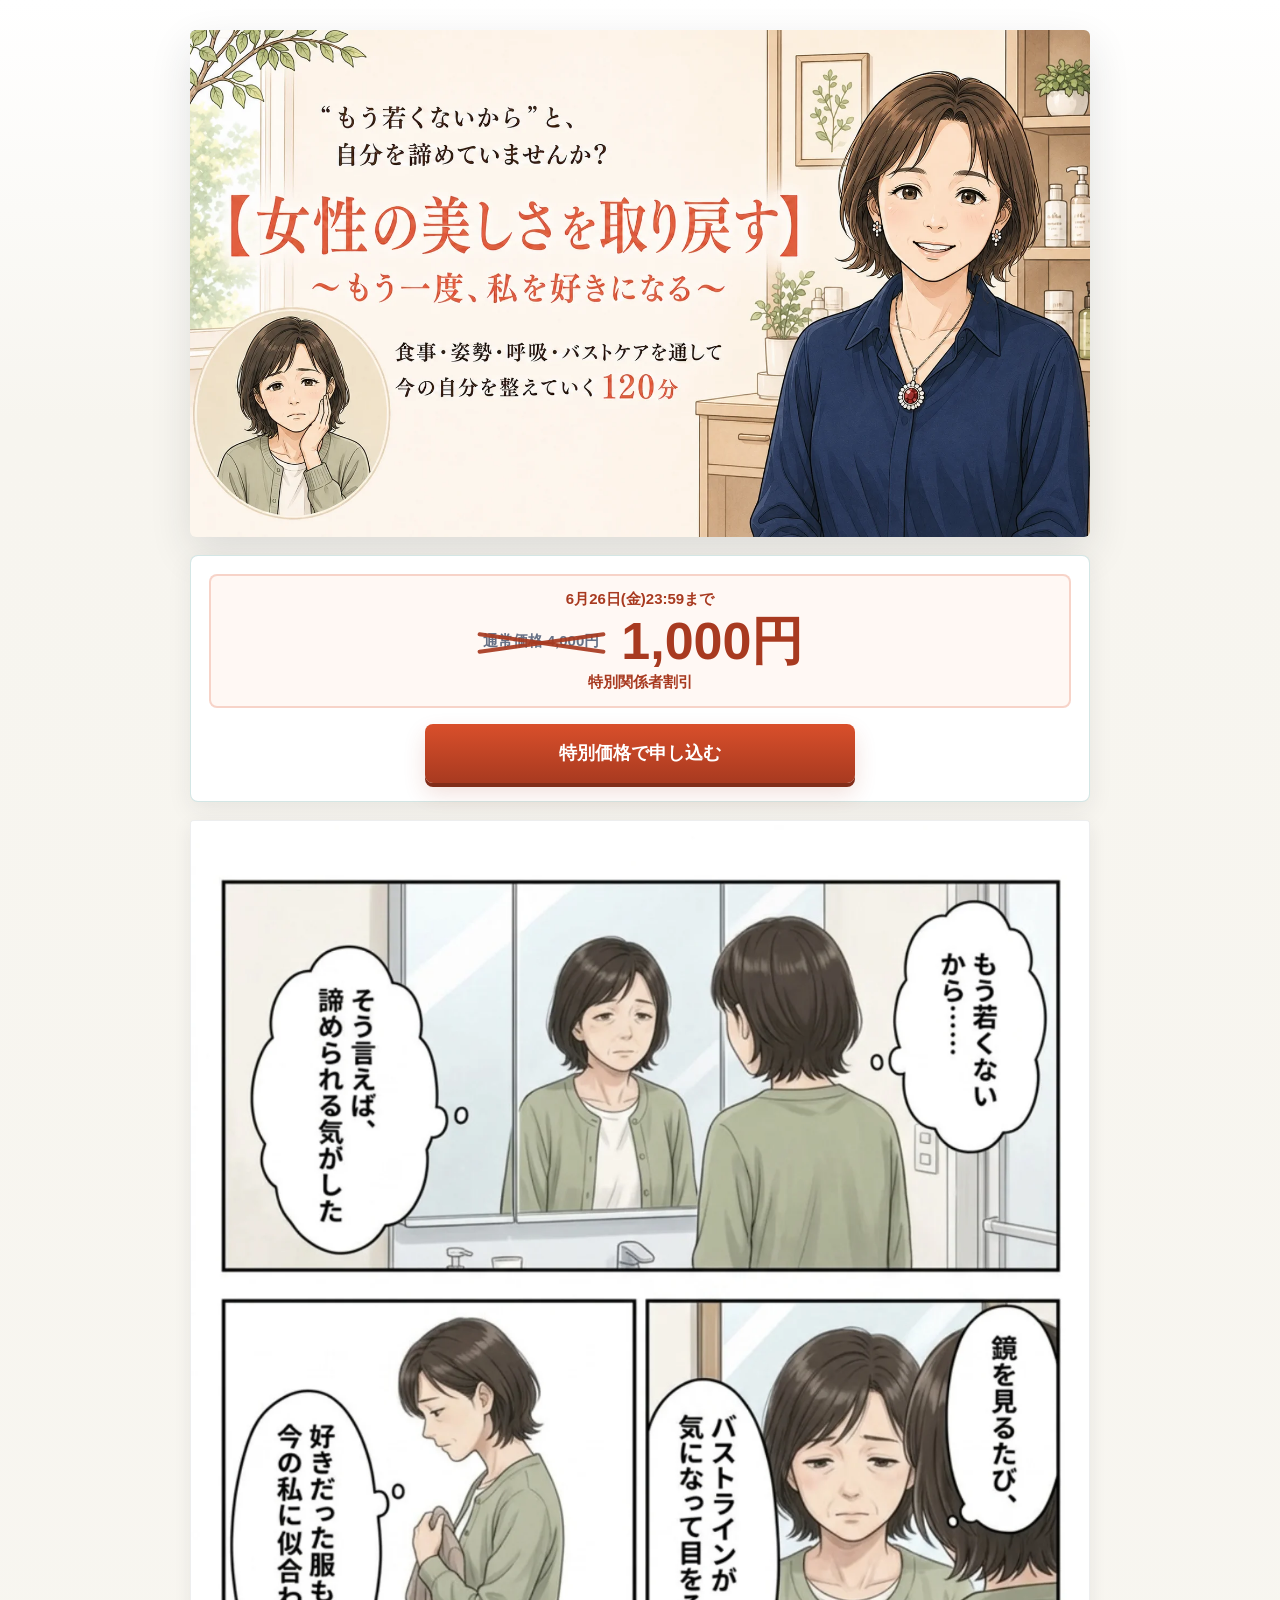
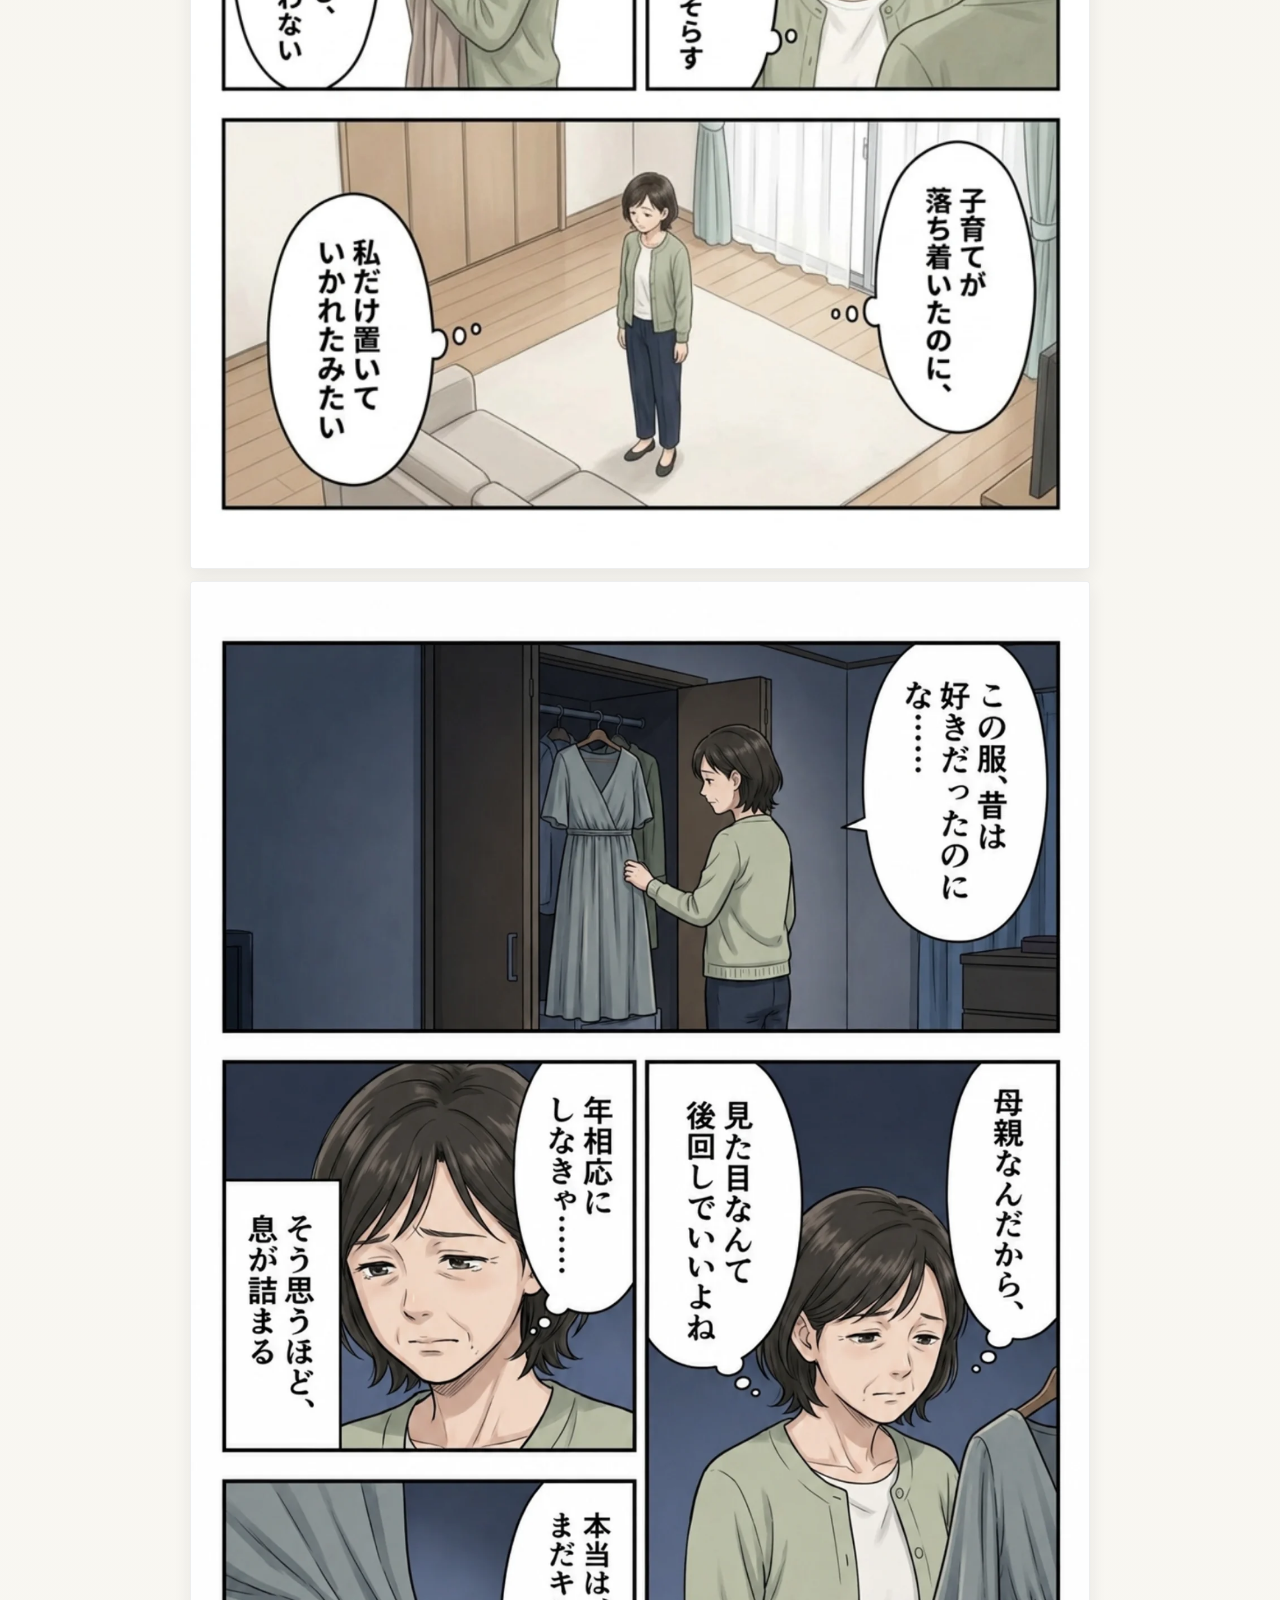
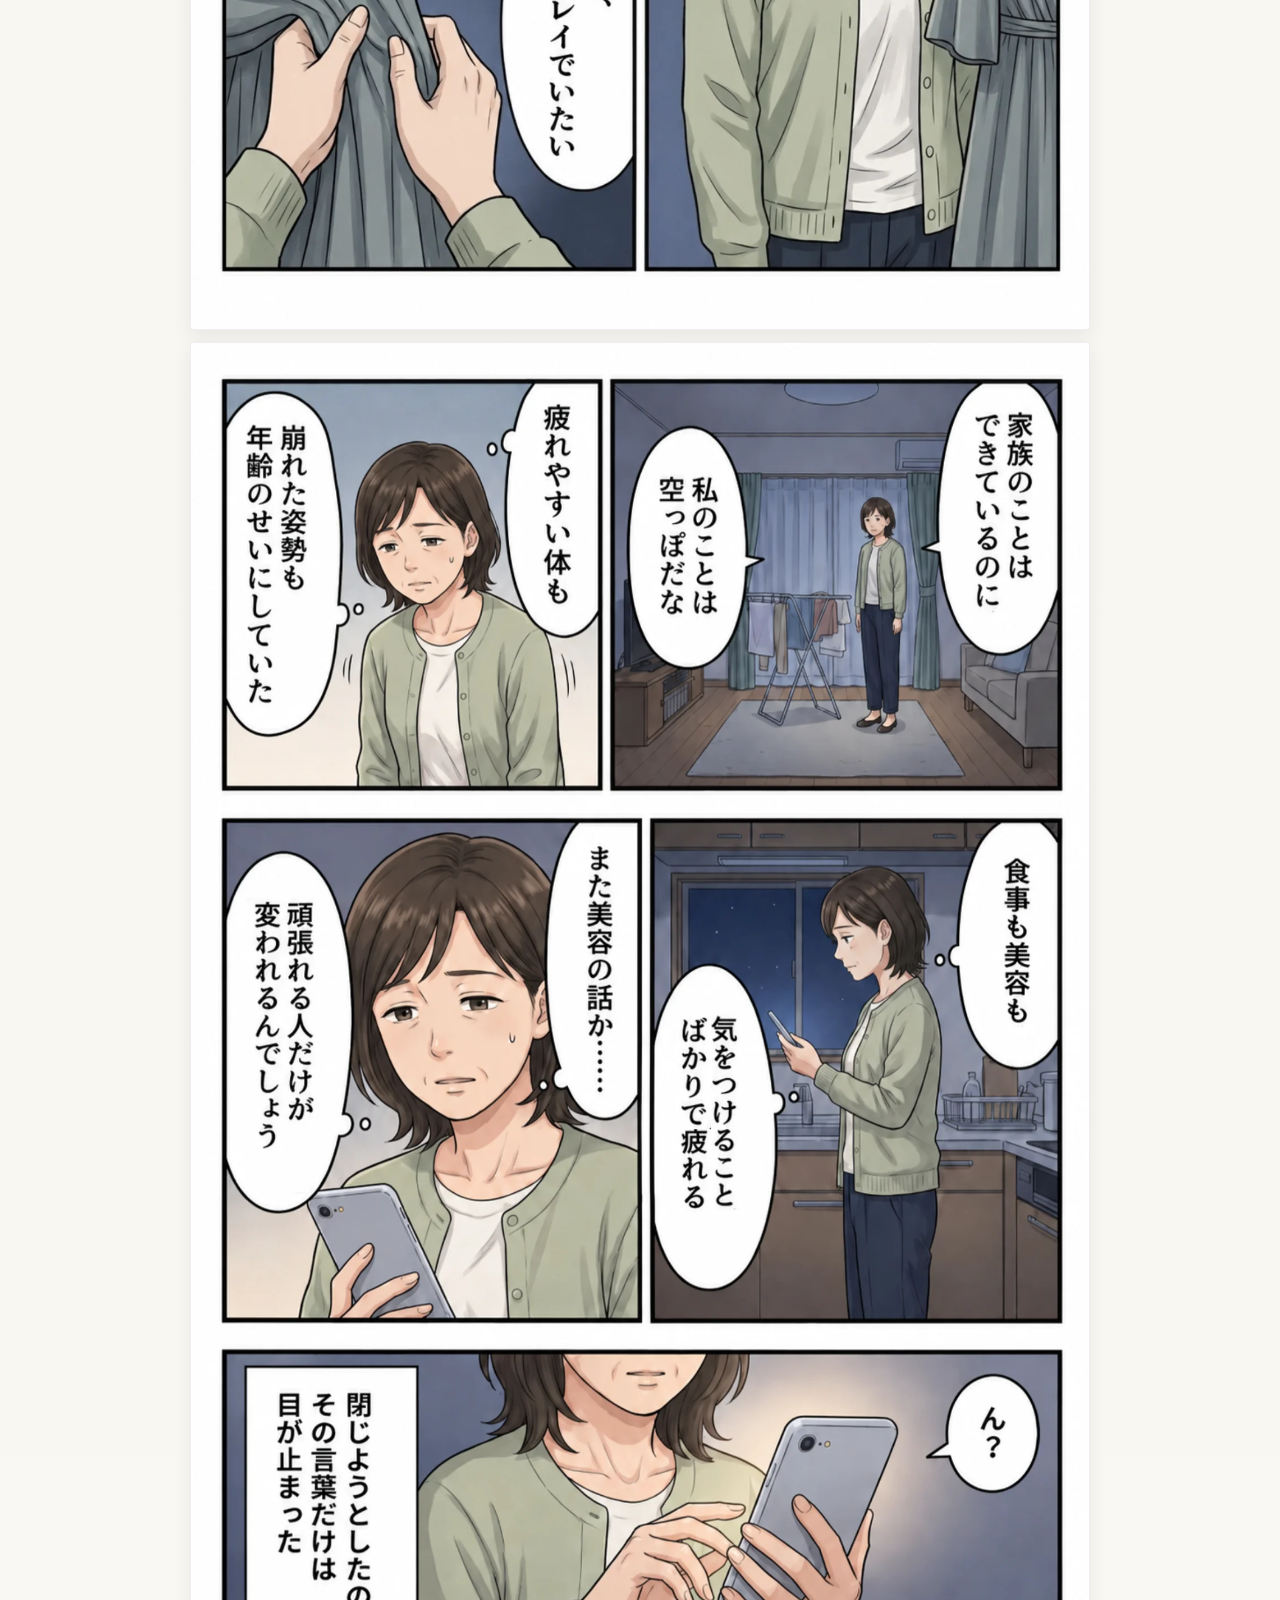
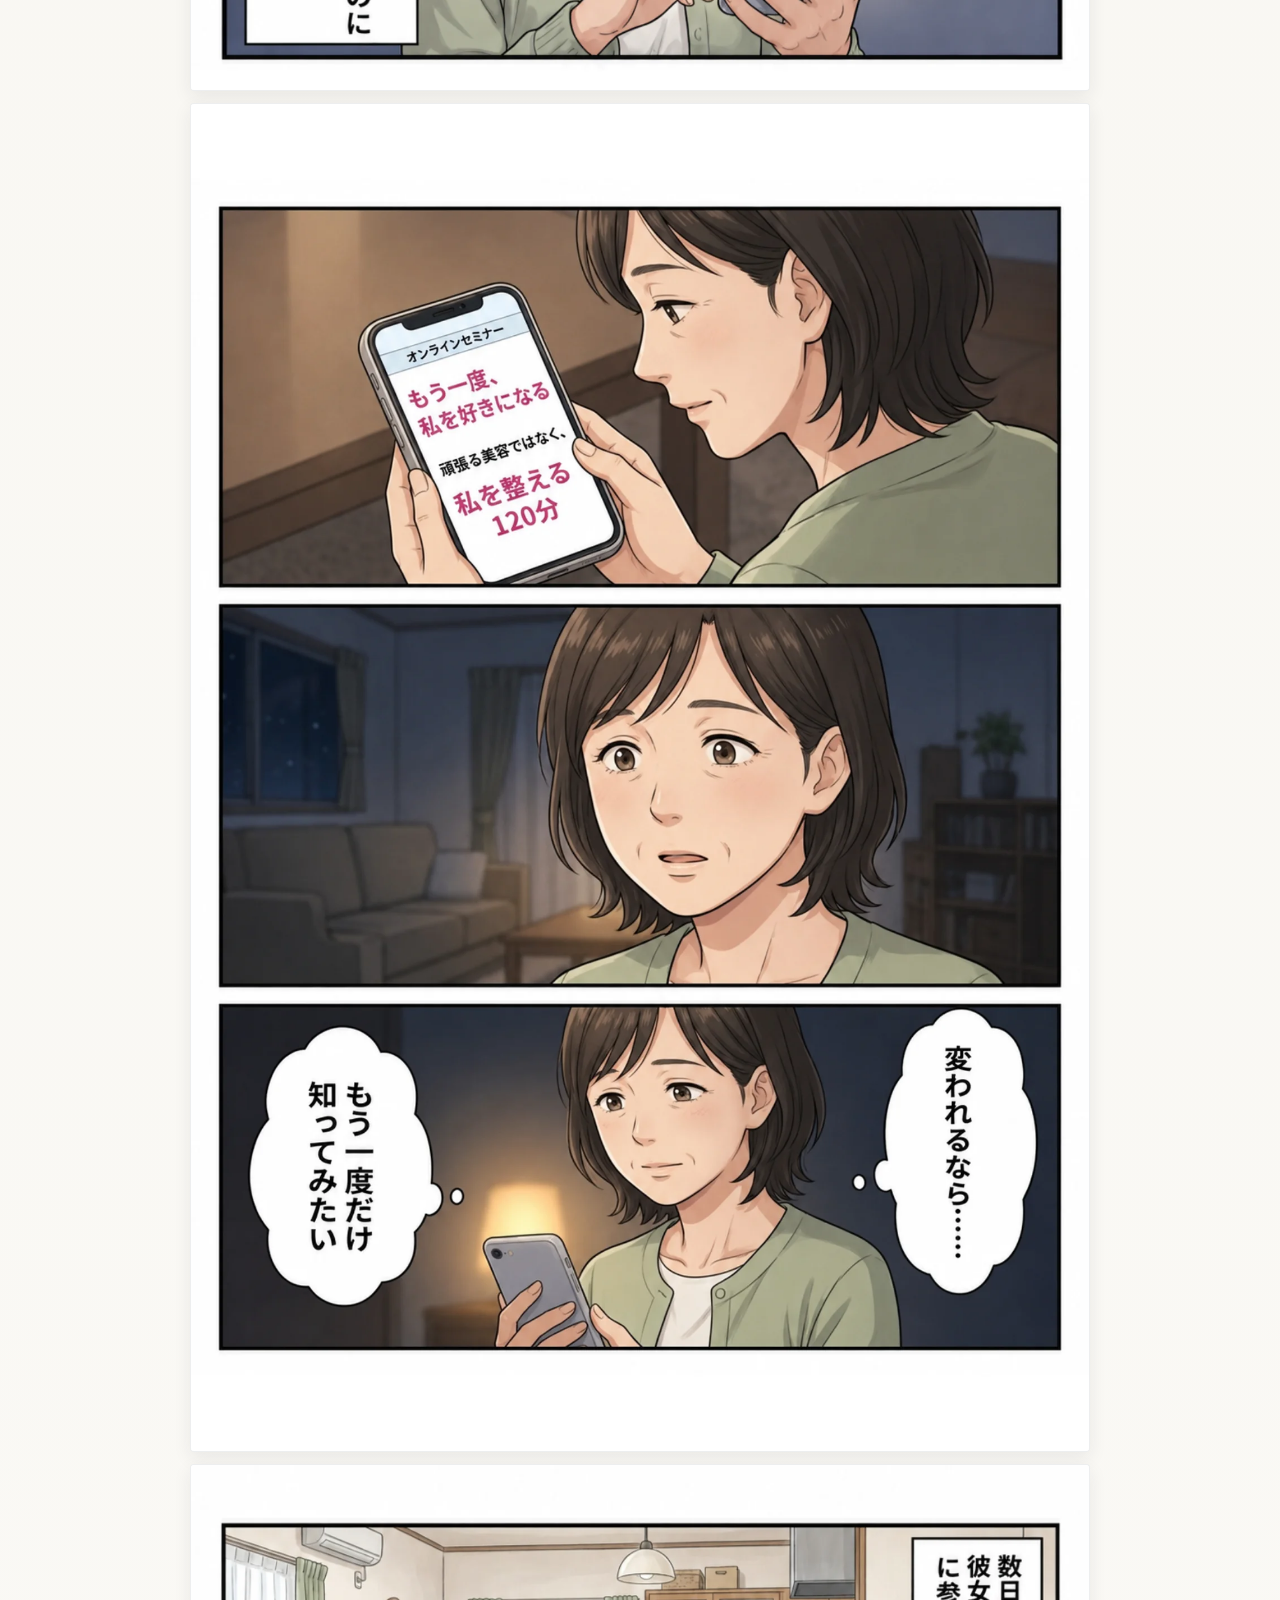
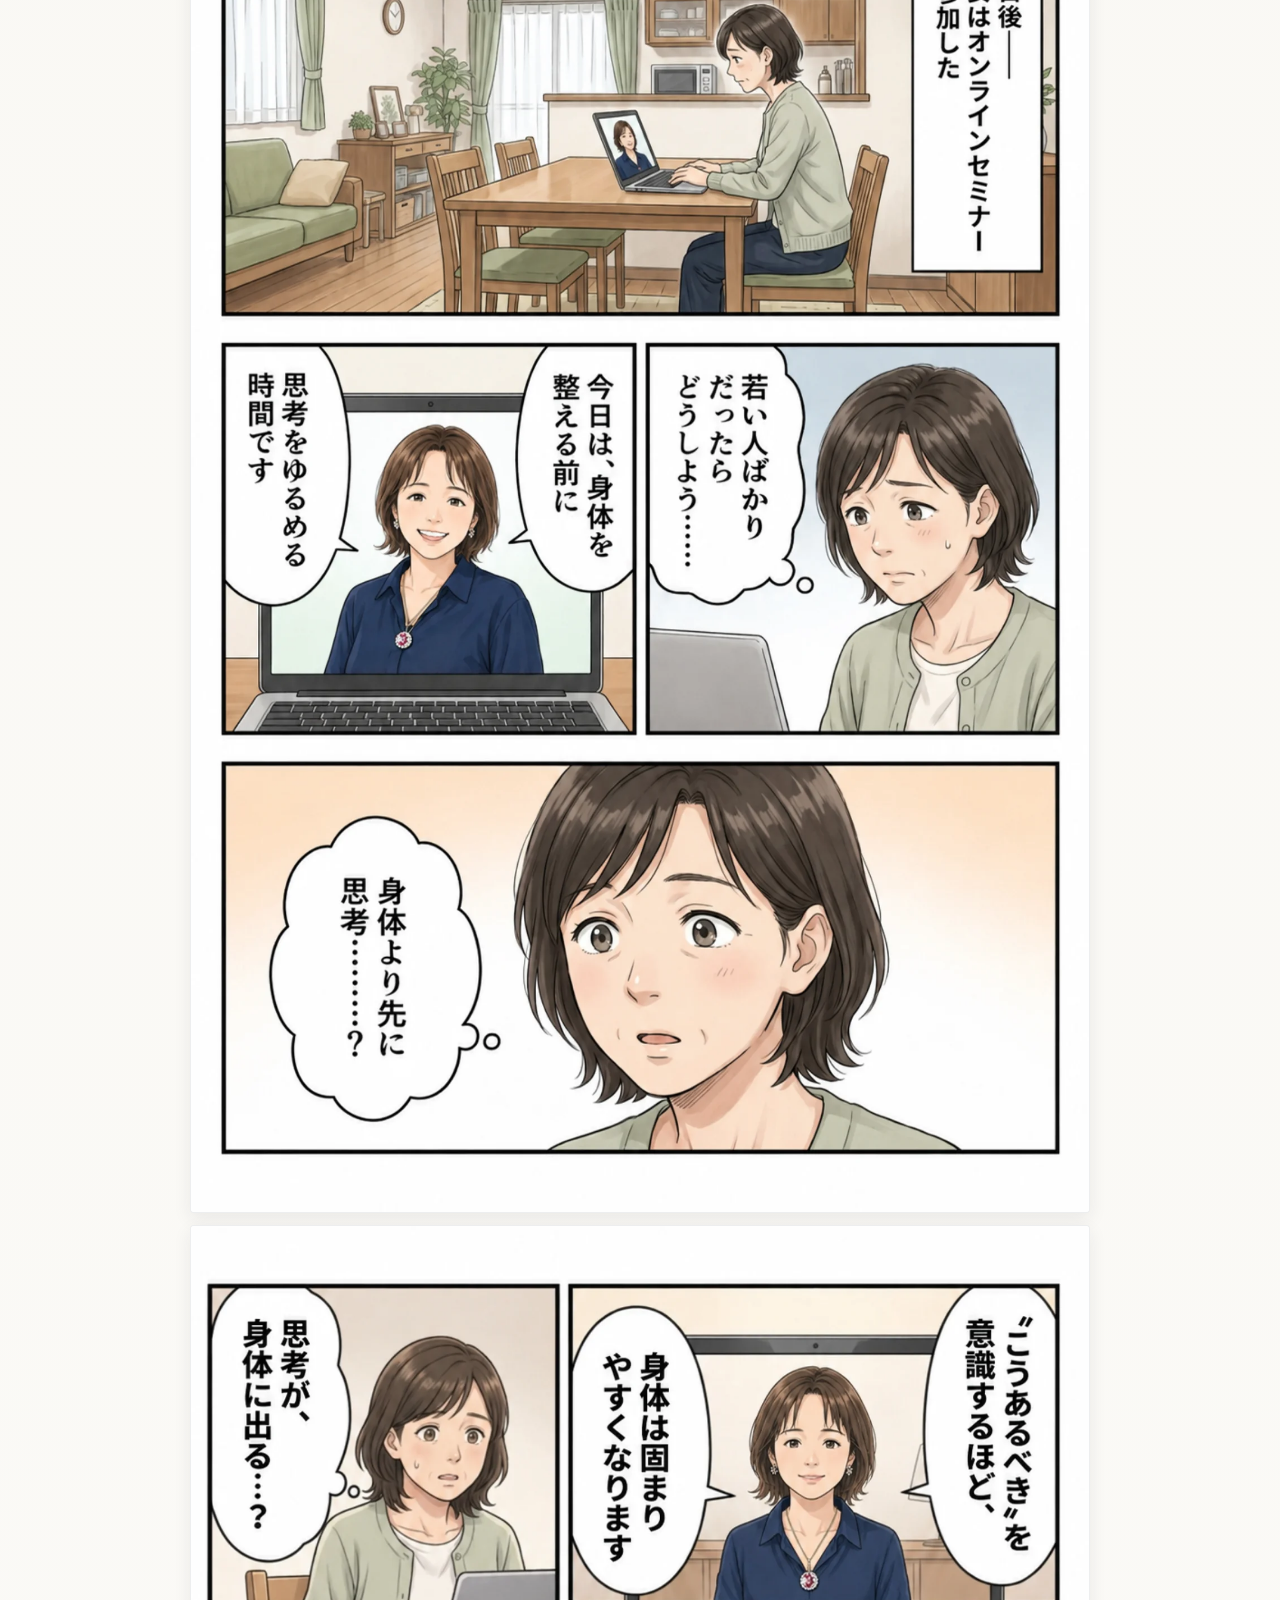
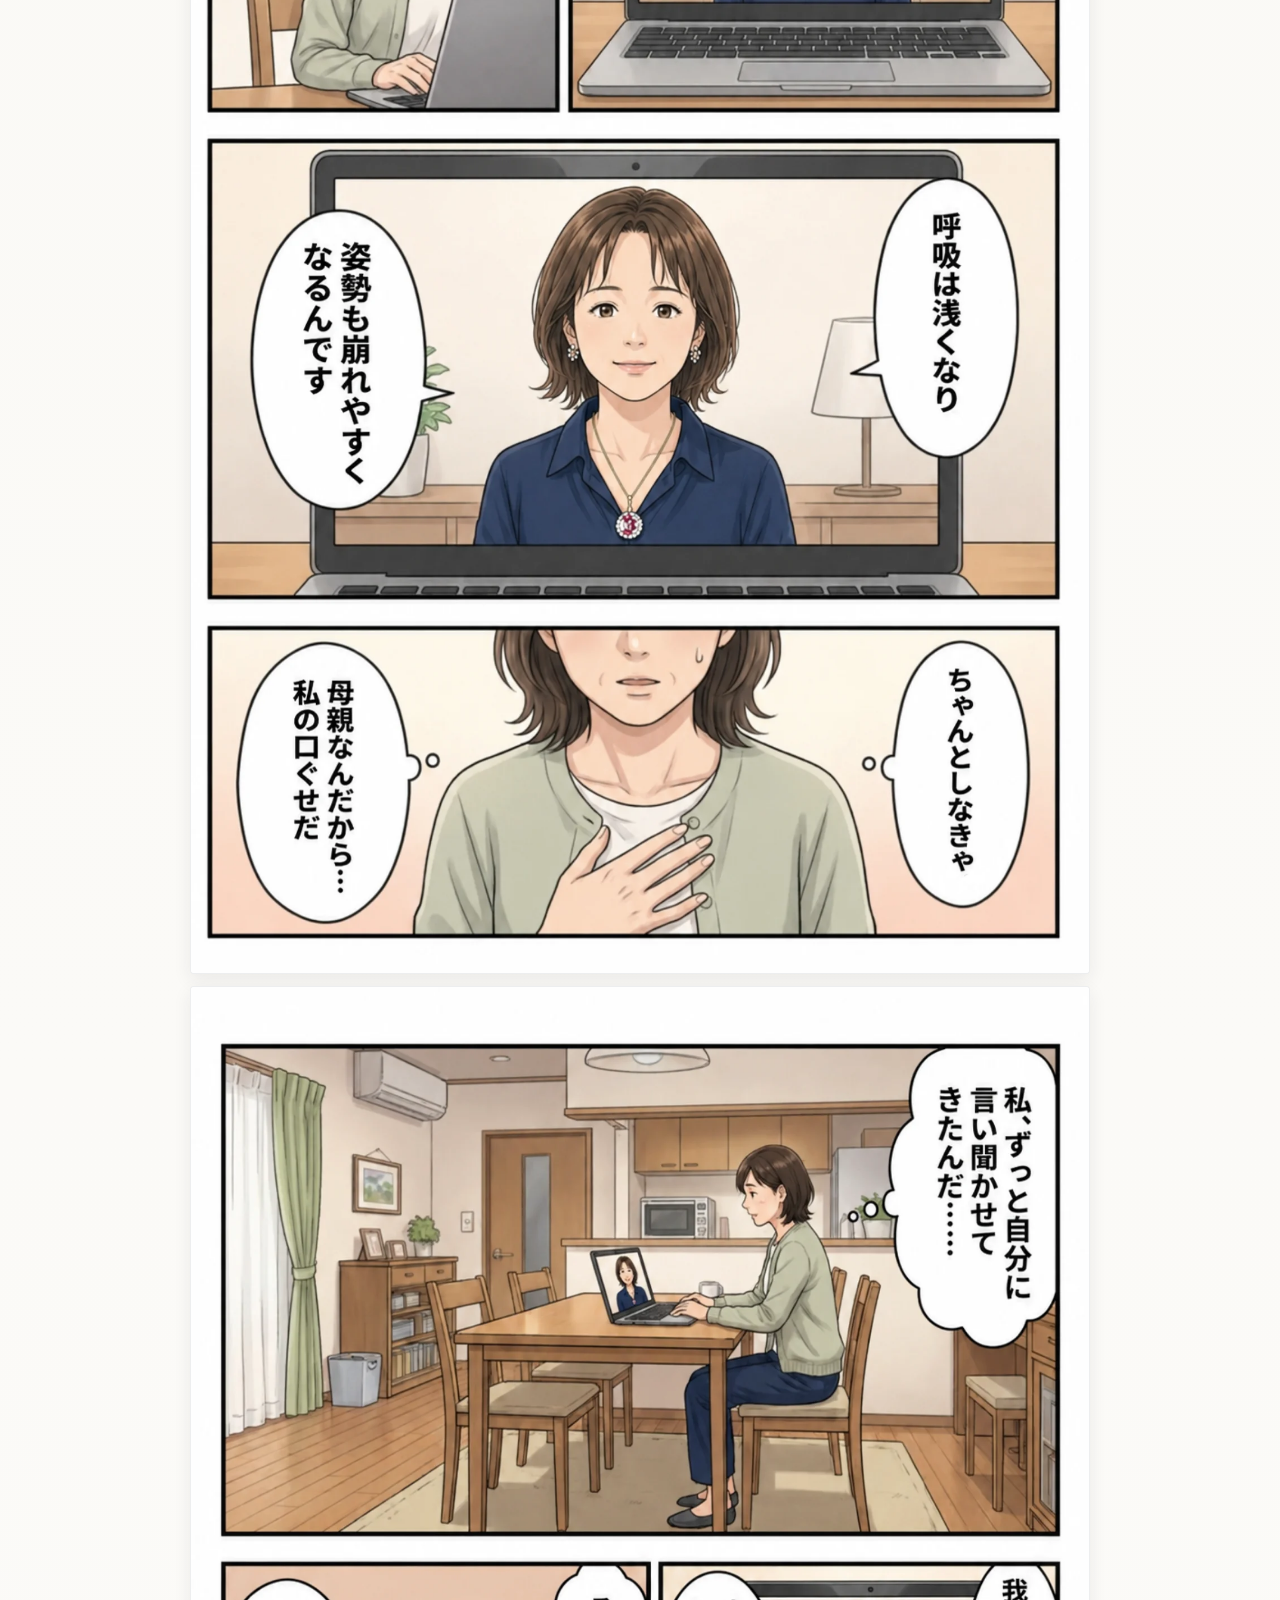
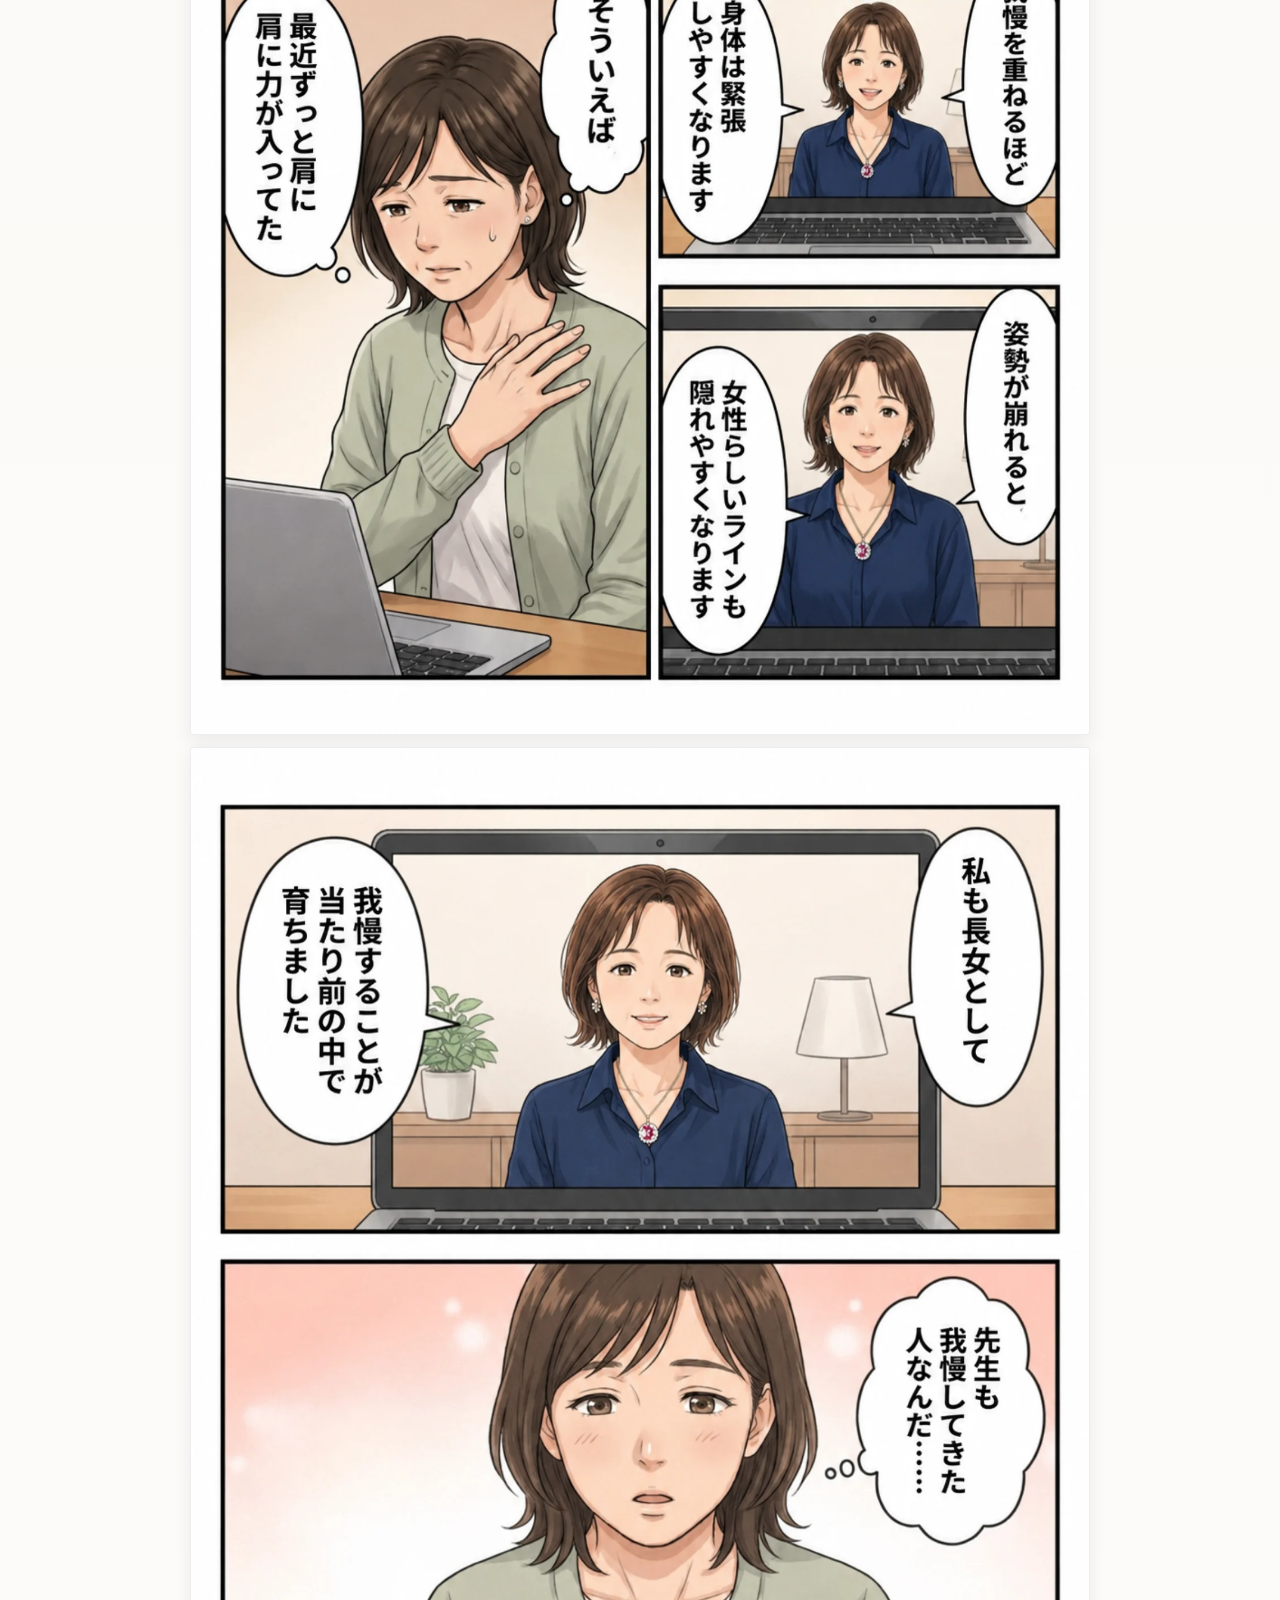
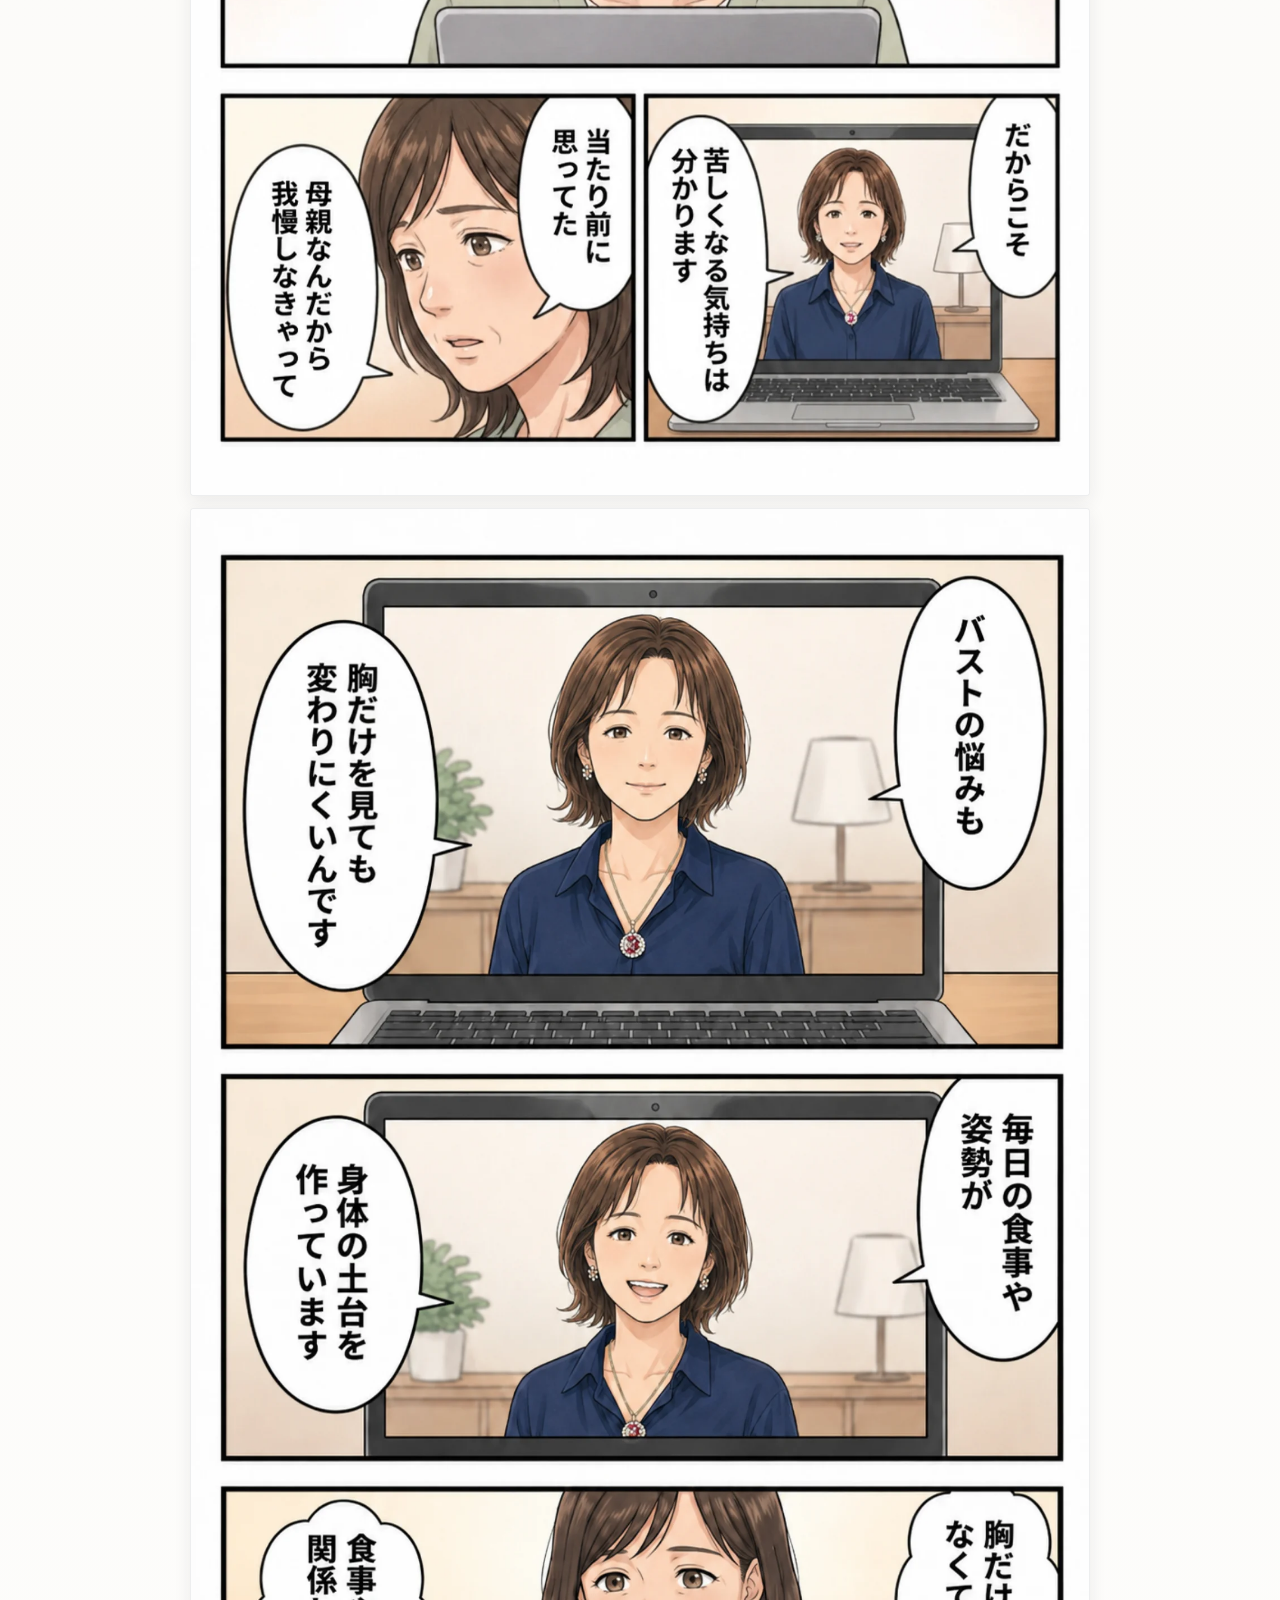
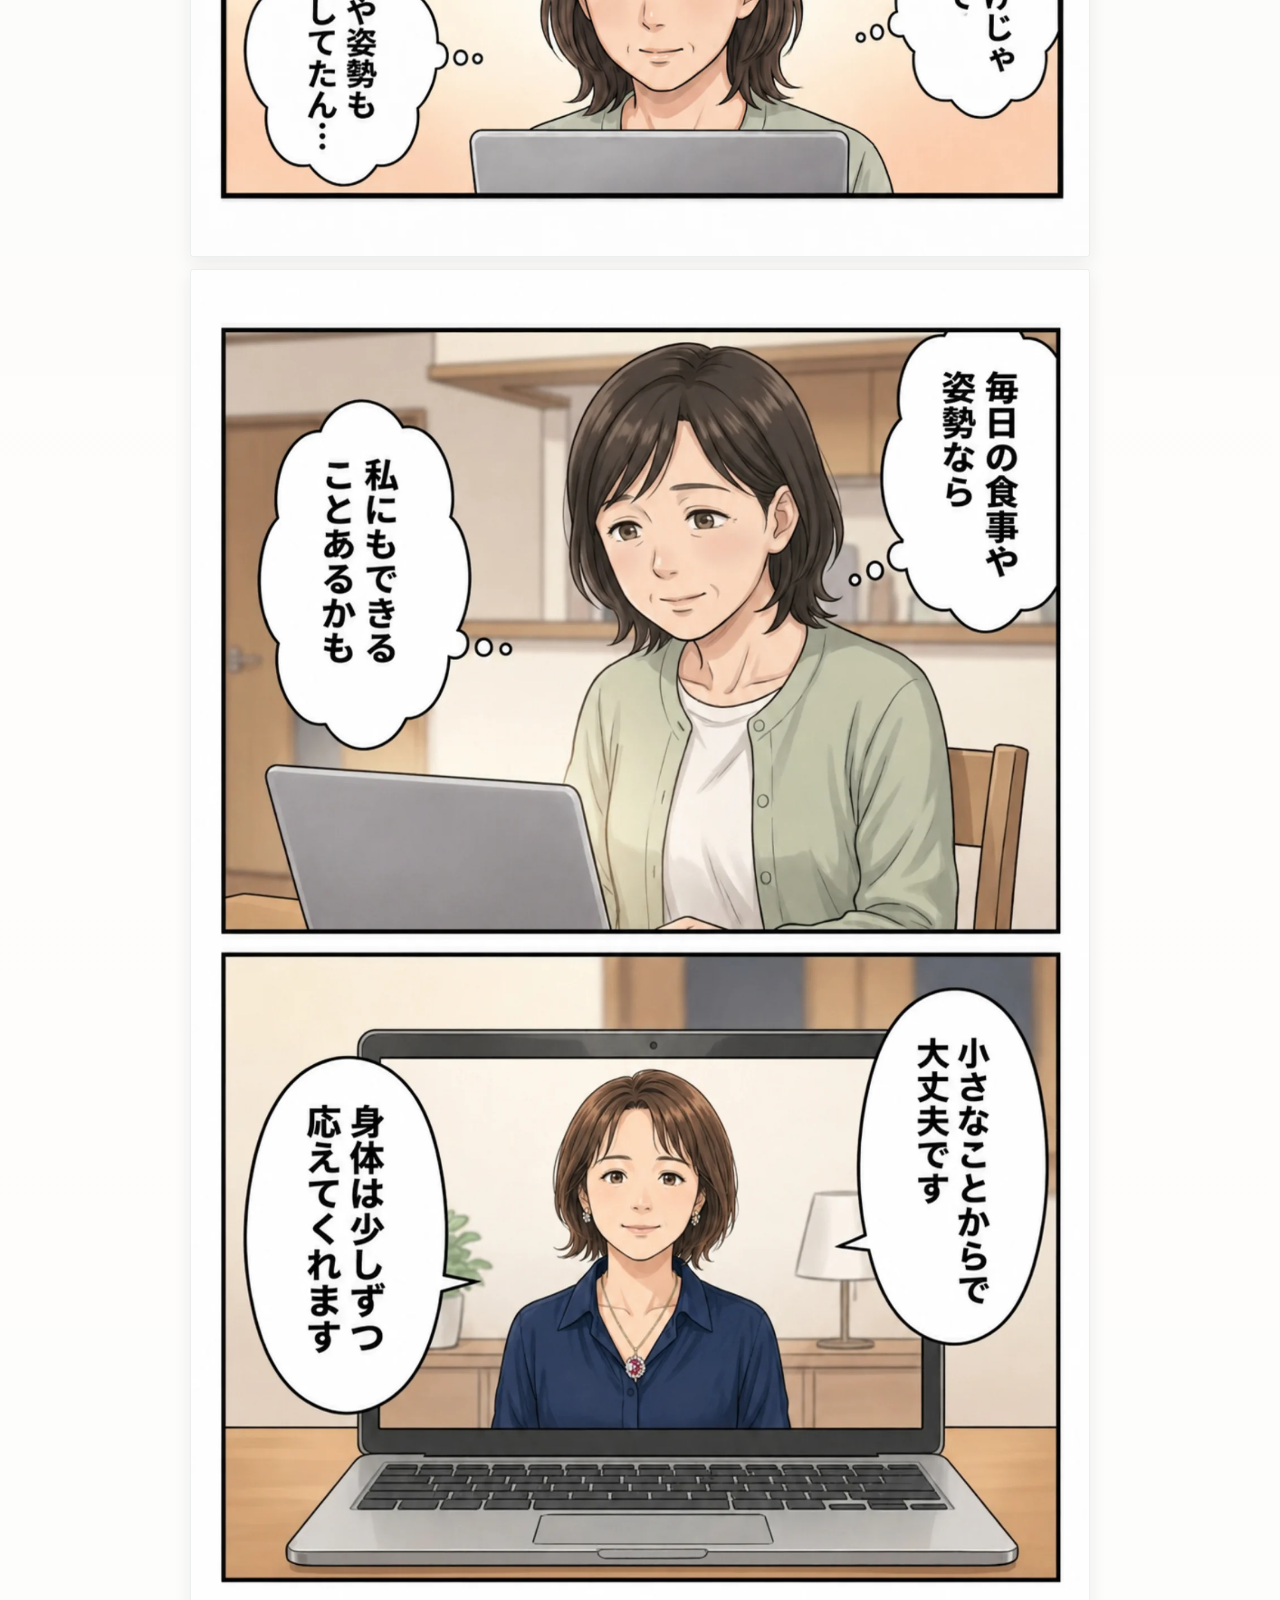
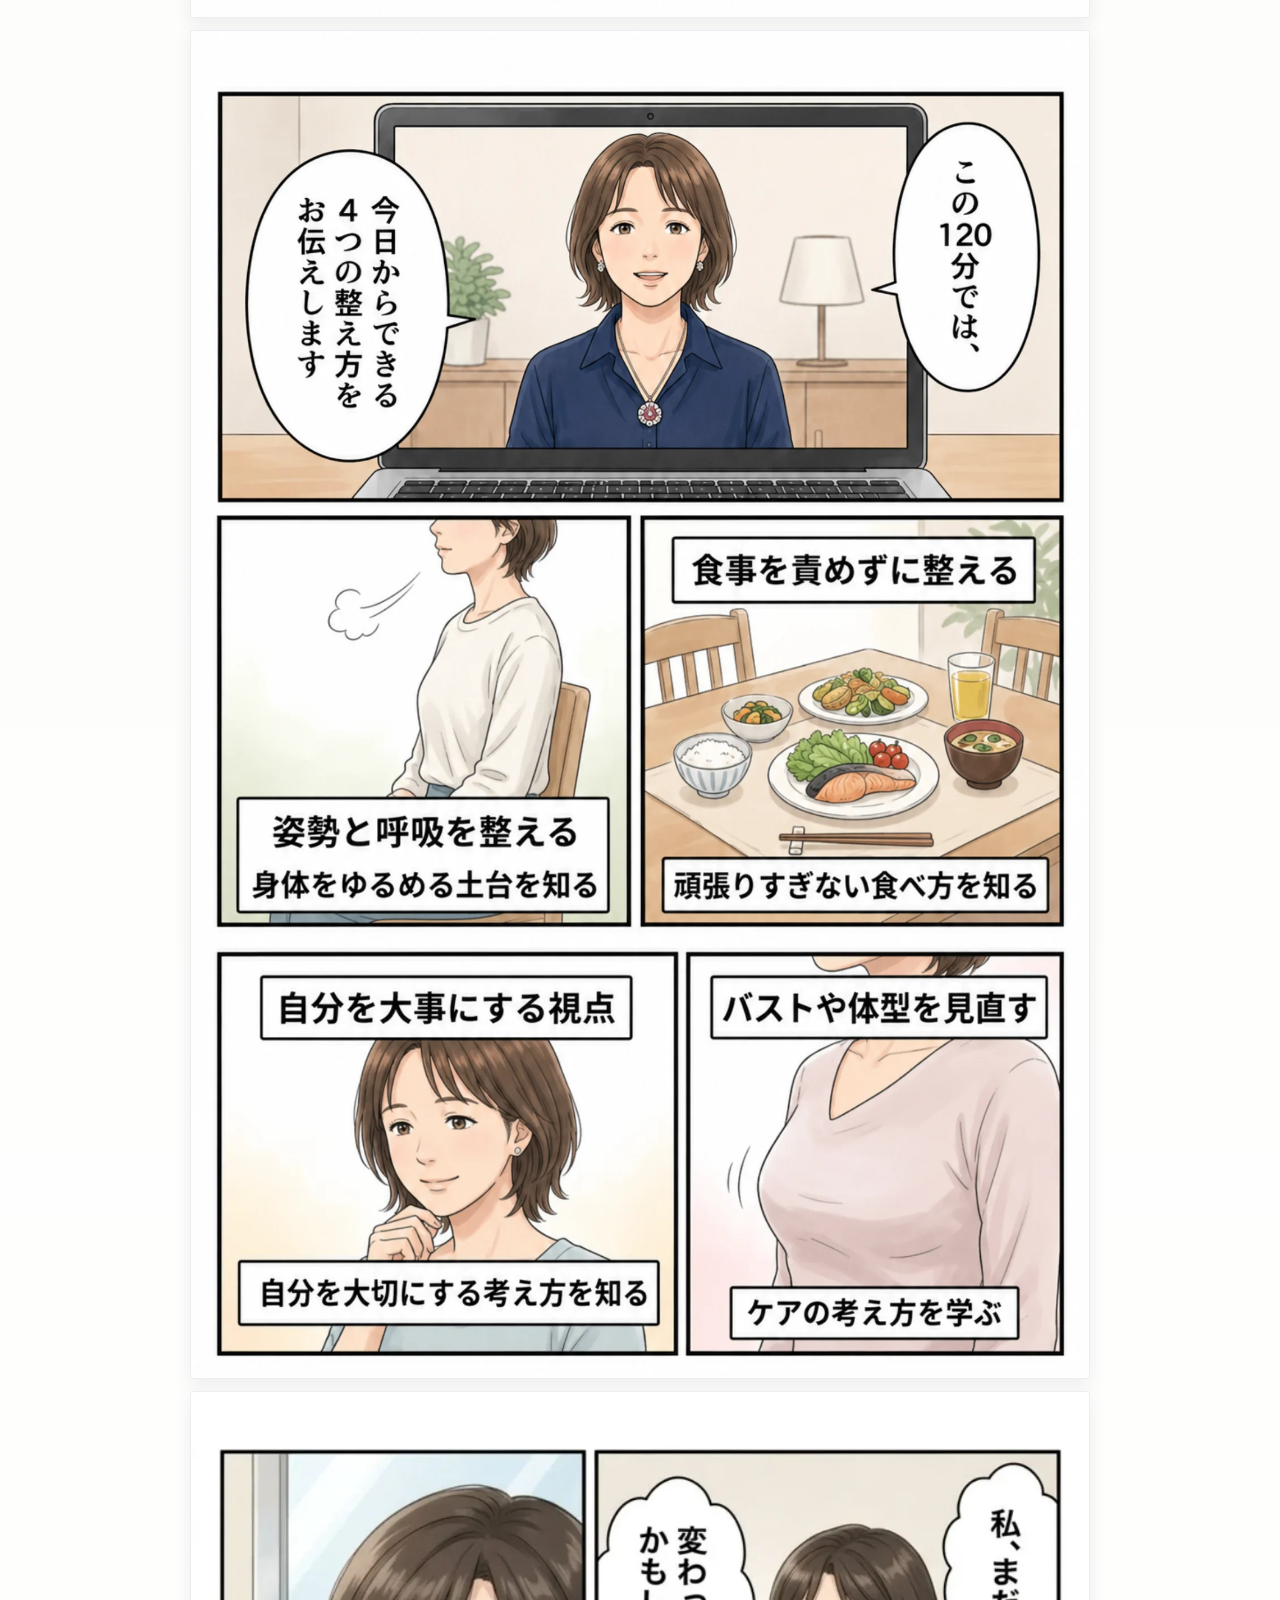
==== again/index.html @ 7042502b "Match first CTA offer card style" ====
<!doctype html>
<html lang="ja">
<head>
  <meta charset="utf-8">
  <meta name="viewport" content="width=device-width, initial-scale=1">
  <title>女性の美しさを取り戻す | 申し込み案内</title>
  <meta name="description" content="食事・姿勢・呼吸・バストケアを通じて、今の自分を整えていく120分の案内LPです。">
  <meta name="robots" content="noindex, nofollow">
  <link rel="stylesheet" href="style.css">
</head>
<body>
  <main class="page">
    <section class="hero" aria-labelledby="page-title">
      <h1 id="page-title" class="sr-only">女性の美しさを取り戻す</h1>
      <img class="hero-image" src="assets/hero.webp" width="1672" height="941" alt="女性の美しさを取り戻す ファーストビュー" fetchpriority="high" decoding="async">
    </section>

    <section class="cta-band cta-band-first" aria-label="ファーストビュー直下の申し込み案内">
      <div class="cta-mini-offer" aria-label="特別関係者割引価格">
        <p class="cta-deadline">6月26日(金)23:59まで</p>
        <p class="cta-price-line">
          <span class="cta-regular-price">通常価格 4,000円</span>
          <span class="cta-special-price">1,000円</span>
        </p>
        <p class="cta-price-note">特別関係者割引</p>
      </div>
      <a class="cta-button" href="#" aria-disabled="true">特別価格で申し込む</a>
    </section>

    <section id="manga" class="manga-reader" aria-label="漫画本編">
      <img src="assets/manga/01.webp" width="1600" height="2400" alt="漫画本編 1ページ目" loading="lazy" decoding="async">
      <img src="assets/manga/02.webp" width="1600" height="2400" alt="漫画本編 2ページ目" loading="lazy" decoding="async">
      <img src="assets/manga/03.webp" width="1600" height="2400" alt="漫画本編 3ページ目" loading="lazy" decoding="async">
      <img src="assets/manga/04.webp" width="1600" height="2400" alt="漫画本編 4ページ目" loading="lazy" decoding="async">
      <img src="assets/manga/05.webp" width="1600" height="2400" alt="漫画本編 5ページ目" loading="lazy" decoding="async">
      <img src="assets/manga/06.webp" width="1600" height="2400" alt="漫画本編 6ページ目" loading="lazy" decoding="async">
      <img src="assets/manga/07.webp" width="1600" height="2400" alt="漫画本編 7ページ目" loading="lazy" decoding="async">
      <img src="assets/manga/08.webp" width="1600" height="2400" alt="漫画本編 8ページ目" loading="lazy" decoding="async">
      <img src="assets/manga/09.webp" width="1600" height="2400" alt="漫画本編 9ページ目" loading="lazy" decoding="async">
      <img src="assets/manga/10.webp" width="1600" height="2400" alt="漫画本編 10ページ目" loading="lazy" decoding="async">
      <img src="assets/manga/11.webp" width="1600" height="2400" alt="漫画本編 11ページ目" loading="lazy" decoding="async">
      <img src="assets/manga/12.webp" width="1600" height="2400" alt="漫画本編 12ページ目" loading="lazy" decoding="async">
    </section>

    <section class="section-card offer-card" aria-labelledby="offer-title">
      <p class="section-label">Special Offer</p>
      <h2 id="offer-title">特別関係者割引のご案内</h2>
      <p class="offer-copy">食事・姿勢・呼吸・バストケアを通じて<br>今の自分を整えていく120分レッスンです。</p>
      <div class="price-card" aria-label="価格">
        <p class="price-label">6月26日(金)23:59まで</p>
        <p class="price-row">
          <span class="regular-price">通常価格 <span>4,000円</span></span>
          <span class="special-price">1,000円</span>
        </p>
        <p class="price-note">特別関係者割引</p>
      </div>
      <a class="cta-button" href="#" aria-disabled="true">特別価格で申し込む</a>
      <p class="notice">フォームURLが確定したら、このボタンに設定します。</p>
    </section>
  </main>
</body>
</html>
---- again/style.css ----
:root {
  color-scheme: light;
  --bg: #f7f5ef;
  --paper: #ffffff;
  --ink: #222831;
  --muted: #667085;
  --line: #ded8cc;
  --accent: #0f766e;
  --accent-dark: #115e59;
  --cta: #d94f2b;
  --cta-dark: #a83a20;
  --shadow: 0 16px 42px rgba(34, 40, 49, 0.12);
}

* {
  box-sizing: border-box;
}

html {
  scroll-behavior: smooth;
}

body {
  margin: 0;
  background: linear-gradient(180deg, #fff 0, var(--bg) 420px, #fff 100%);
  color: var(--ink);
  font-family: -apple-system, BlinkMacSystemFont, "Hiragino Sans", "Yu Gothic", "YuGothic", "Noto Sans JP", sans-serif;
  line-height: 1.75;
}

a {
  color: inherit;
}

.page {
  width: min(100%, 920px);
  margin: 0 auto;
  padding: 10px 10px 56px;
}

.hero {
  padding: 0;
  text-align: center;
}

.sr-only {
  position: absolute;
  width: 1px;
  height: 1px;
  padding: 0;
  margin: -1px;
  overflow: hidden;
  clip: rect(0, 0, 0, 0);
  white-space: nowrap;
  border: 0;
}

h1,
h2,
p {
  overflow-wrap: anywhere;
}

h1 {
  margin: 0;
  font-size: clamp(30px, 8vw, 50px);
  line-height: 1.14;
  letter-spacing: 0;
}

.hero-image,
.manga-reader img {
  display: block;
  width: 100%;
  height: auto;
  background: var(--paper);
}

.hero-image {
  border-radius: 6px;
  box-shadow: var(--shadow);
}

.cta-band {
  margin: 18px 0;
  padding: 18px;
  border: 1px solid rgba(15, 118, 110, 0.18);
  border-radius: 8px;
  background: var(--paper);
  text-align: center;
  box-shadow: 0 8px 24px rgba(34, 40, 49, 0.08);
}

.cta-note {
  margin: 0 0 12px;
  color: var(--ink);
  font-weight: 800;
  text-align: center;
}

.cta-note-sub {
  margin-top: -6px;
  color: var(--muted);
}

.cta-mini-offer {
  margin: 0 auto 16px;
  padding: 12px 14px 14px;
  border: 2px solid rgba(217, 79, 43, 0.22);
  border-radius: 8px;
  background: #fff8f4;
}

.cta-deadline {
  margin: 0 0 6px;
  color: var(--cta-dark);
  font-size: 15px;
  font-weight: 900;
  line-height: 1.4;
}

.cta-price-line {
  display: flex;
  flex-wrap: wrap;
  align-items: center;
  justify-content: center;
  gap: 4px 16px;
  margin: 0;
  line-height: 1.2;
}

.cta-regular-price {
  position: relative;
  display: inline-block;
  padding: 2px 6px;
  color: var(--muted);
  font-size: 15px;
  font-weight: 900;
}

.cta-regular-price::before,
.cta-regular-price::after {
  content: "";
  position: absolute;
  left: 0;
  top: 50%;
  width: 100%;
  height: 4px;
  border-radius: 999px;
  background: rgba(168, 58, 32, 0.92);
}

.cta-regular-price::before {
  transform: rotate(8deg);
}

.cta-regular-price::after {
  transform: rotate(-8deg);
}

.cta-special-price {
  color: var(--cta-dark);
  font-size: clamp(36px, 10vw, 52px);
  font-weight: 900;
  line-height: 1;
}

.cta-price-note {
  margin: 4px 0 0;
  color: var(--cta-dark);
  font-size: 15px;
  font-weight: 900;
  line-height: 1.4;
}

.cta-button {
  display: inline-flex;
  align-items: center;
  justify-content: center;
  width: min(100%, 430px);
  min-height: 58px;
  padding: 14px 22px;
  border-radius: 8px;
  background: linear-gradient(180deg, var(--cta), var(--cta-dark));
  color: #fff;
  font-size: 18px;
  font-weight: 900;
  text-decoration: none;
  box-shadow: 0 4px 0 #812d19, 0 10px 22px rgba(168, 58, 32, 0.16);
}

.cta-button:focus-visible {
  outline: 4px solid rgba(15, 118, 110, 0.32);
  outline-offset: 4px;
}

.manga-reader {
  display: grid;
  gap: 8px;
  margin: 0 auto;
}

.manga-reader img {
  border: 1px solid rgba(34, 40, 49, 0.08);
  border-radius: 4px;
  box-shadow: 0 6px 18px rgba(34, 40, 49, 0.08);
}

.section-card {
  margin: 28px 0 18px;
  padding: 24px 20px;
  border: 1px solid var(--line);
  border-radius: 8px;
  background: rgba(255, 255, 255, 0.94);
}

.section-label {
  margin: 0 0 6px;
  color: var(--accent-dark);
  font-size: 12px;
  font-weight: 900;
  letter-spacing: 0;
  text-transform: uppercase;
}

h2 {
  margin: 0 0 10px;
  font-size: clamp(22px, 6vw, 34px);
  line-height: 1.24;
  letter-spacing: 0;
}

.plain-list {
  margin: 14px 0 0;
  padding: 0;
  list-style: none;
}

.plain-list li {
  position: relative;
  margin: 10px 0;
  padding: 12px 12px 12px 38px;
  border-radius: 8px;
  background: #f3faf8;
  font-weight: 800;
}

.plain-list li::before {
  content: "";
  position: absolute;
  left: 14px;
  top: 19px;
  width: 10px;
  height: 10px;
  border-radius: 999px;
  background: var(--accent);
}

.offer-card {
  text-align: center;
}

.offer-copy {
  margin: 0 auto 16px;
  max-width: 32em;
  color: var(--muted);
  font-weight: 700;
}

.price-card {
  margin: 18px auto 18px;
  padding: 18px;
  border: 2px solid rgba(217, 79, 43, 0.28);
  border-radius: 8px;
  background: #fff8f4;
}

.price-label {
  margin: 0 0 8px;
  color: var(--cta-dark);
  font-size: 15px;
  font-weight: 900;
}

.price-row {
  display: flex;
  flex-wrap: wrap;
  align-items: baseline;
  justify-content: center;
  gap: 8px 16px;
  margin: 0;
}

.regular-price {
  position: relative;
  display: inline-block;
  color: var(--muted);
  font-size: 16px;
  font-weight: 900;
  padding: 2px 6px;
}

.regular-price::before,
.regular-price::after {
  content: "";
  position: absolute;
  left: 0;
  top: 50%;
  width: 100%;
  height: 3px;
  border-radius: 999px;
  background: var(--cta-dark);
}

.regular-price::before {
  transform: rotate(9deg);
}

.regular-price::after {
  transform: rotate(-9deg);
}

.special-price {
  color: var(--cta-dark);
  font-size: clamp(42px, 13vw, 72px);
  font-weight: 900;
  line-height: 1;
}

.price-note {
  margin: 8px 0 0;
  color: var(--cta-dark);
  font-size: 18px;
  font-weight: 900;
}

.details-grid {
  display: grid;
  gap: 10px;
  margin: 16px 0 0;
}

.details-grid div {
  display: grid;
  gap: 4px;
  padding: 14px;
  border: 1px solid rgba(34, 40, 49, 0.08);
  border-radius: 8px;
  background: #fffdf8;
}

.details-grid dt {
  color: var(--muted);
  font-size: 12px;
  font-weight: 900;
}

.details-grid dd {
  margin: 0;
  font-weight: 800;
}

.notice {
  margin: 12px 0 0;
  color: var(--muted);
  font-size: 12px;
}

@media (min-width: 820px) {
  .page {
    padding-top: 30px;
  }

  .manga-reader {
    gap: 12px;
  }

  .details-grid {
    grid-template-columns: repeat(2, minmax(0, 1fr));
  }
}
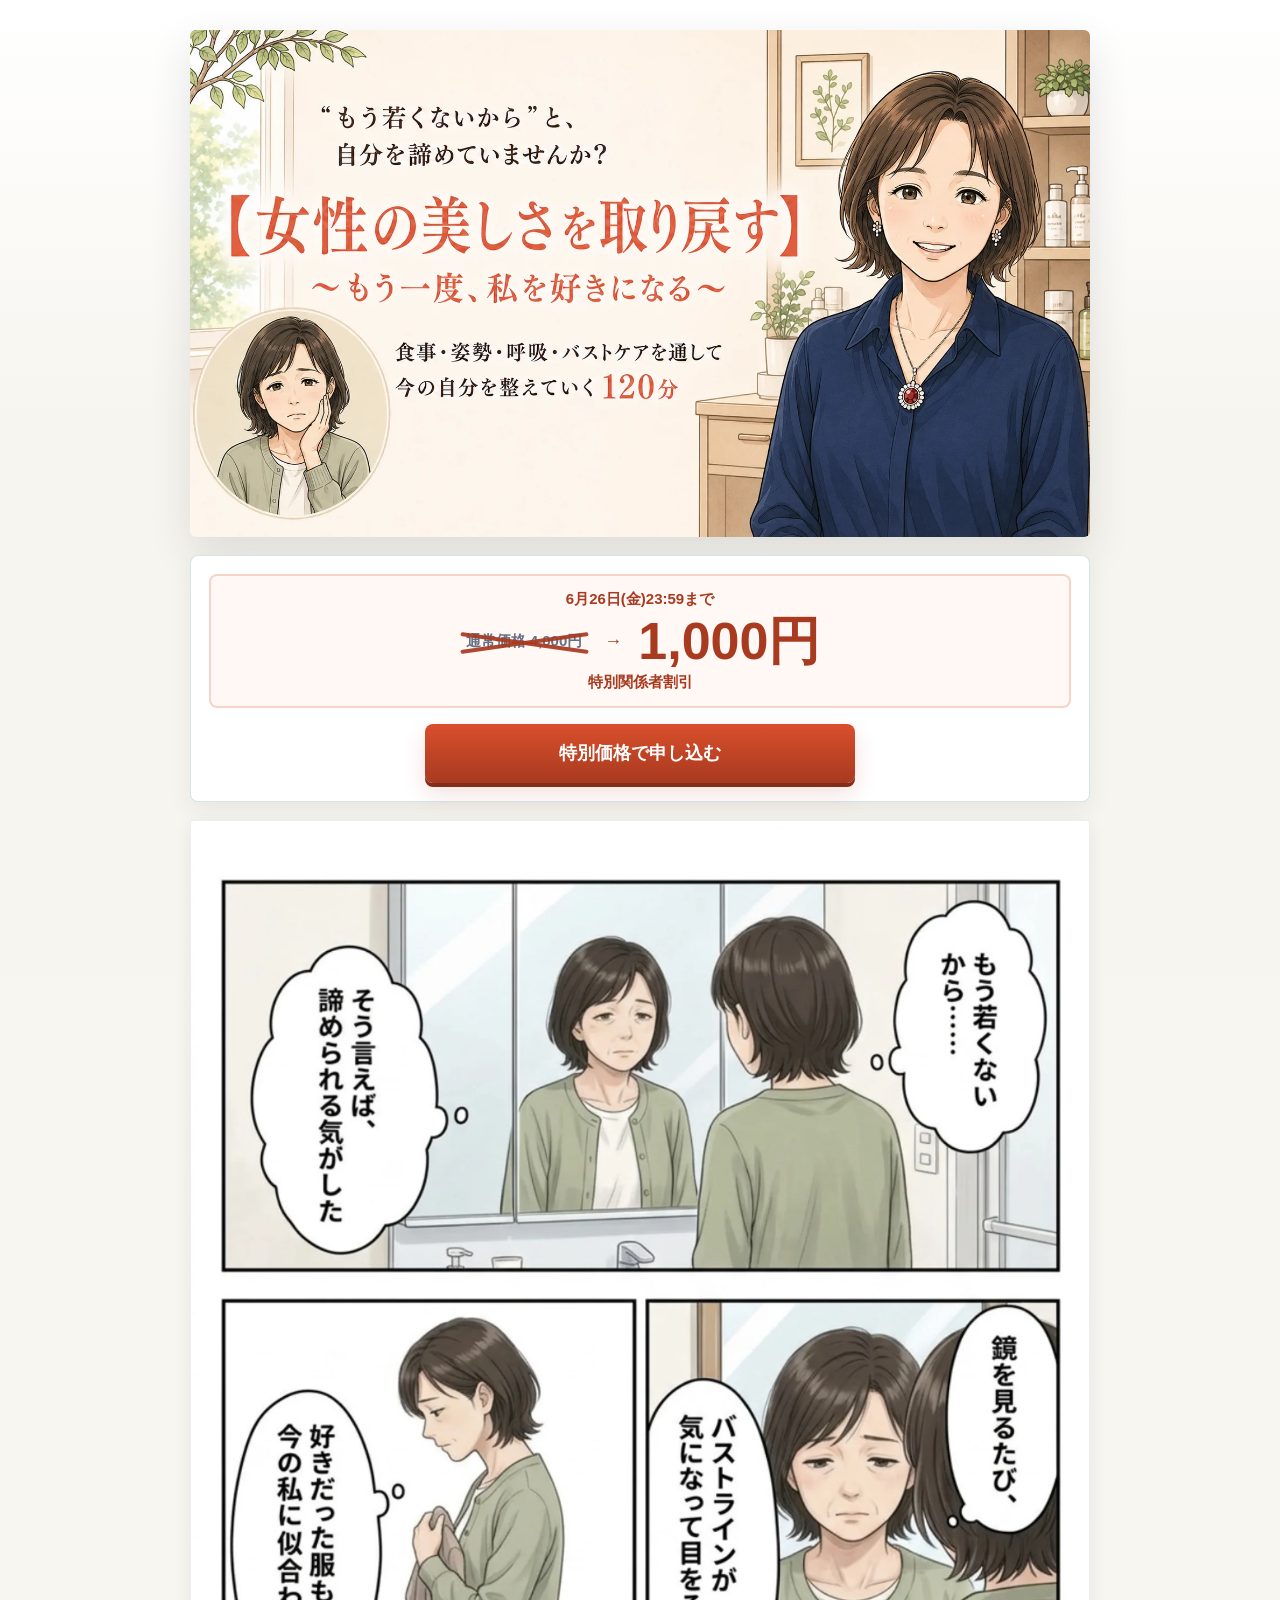
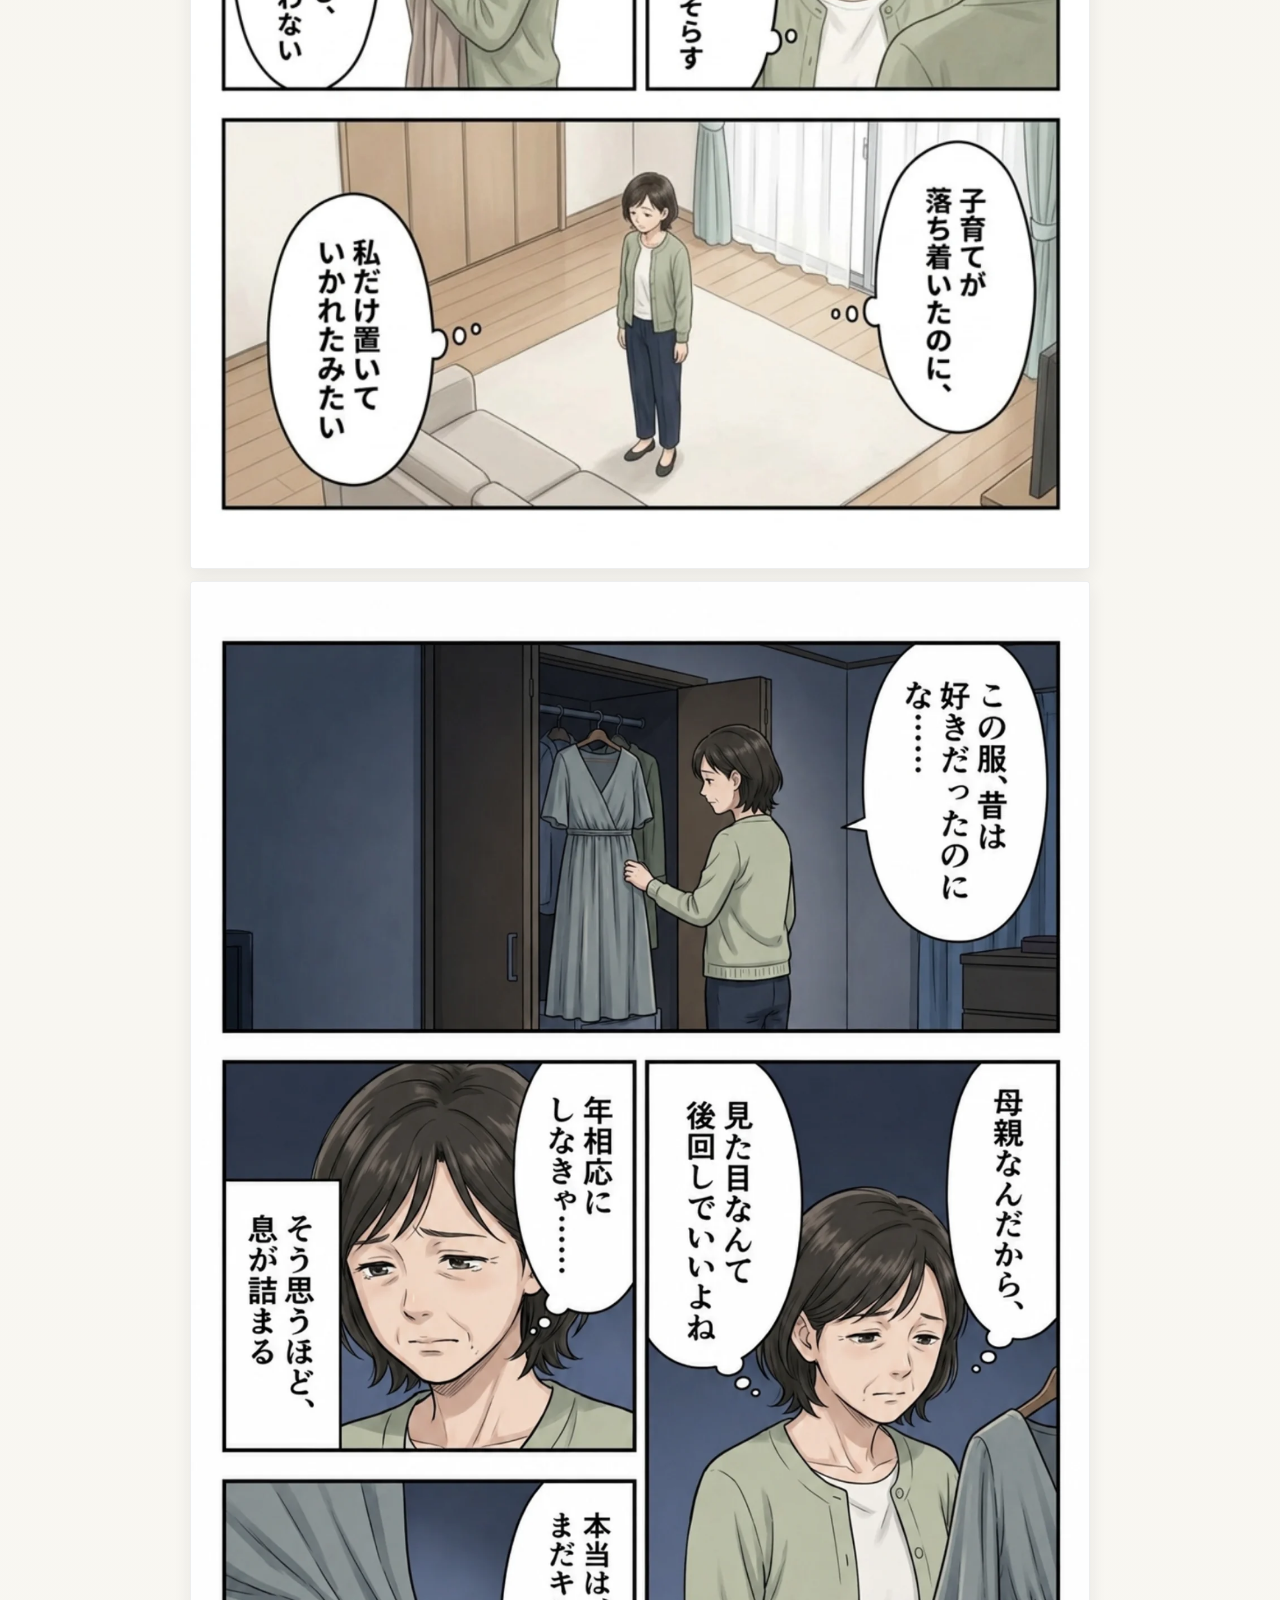
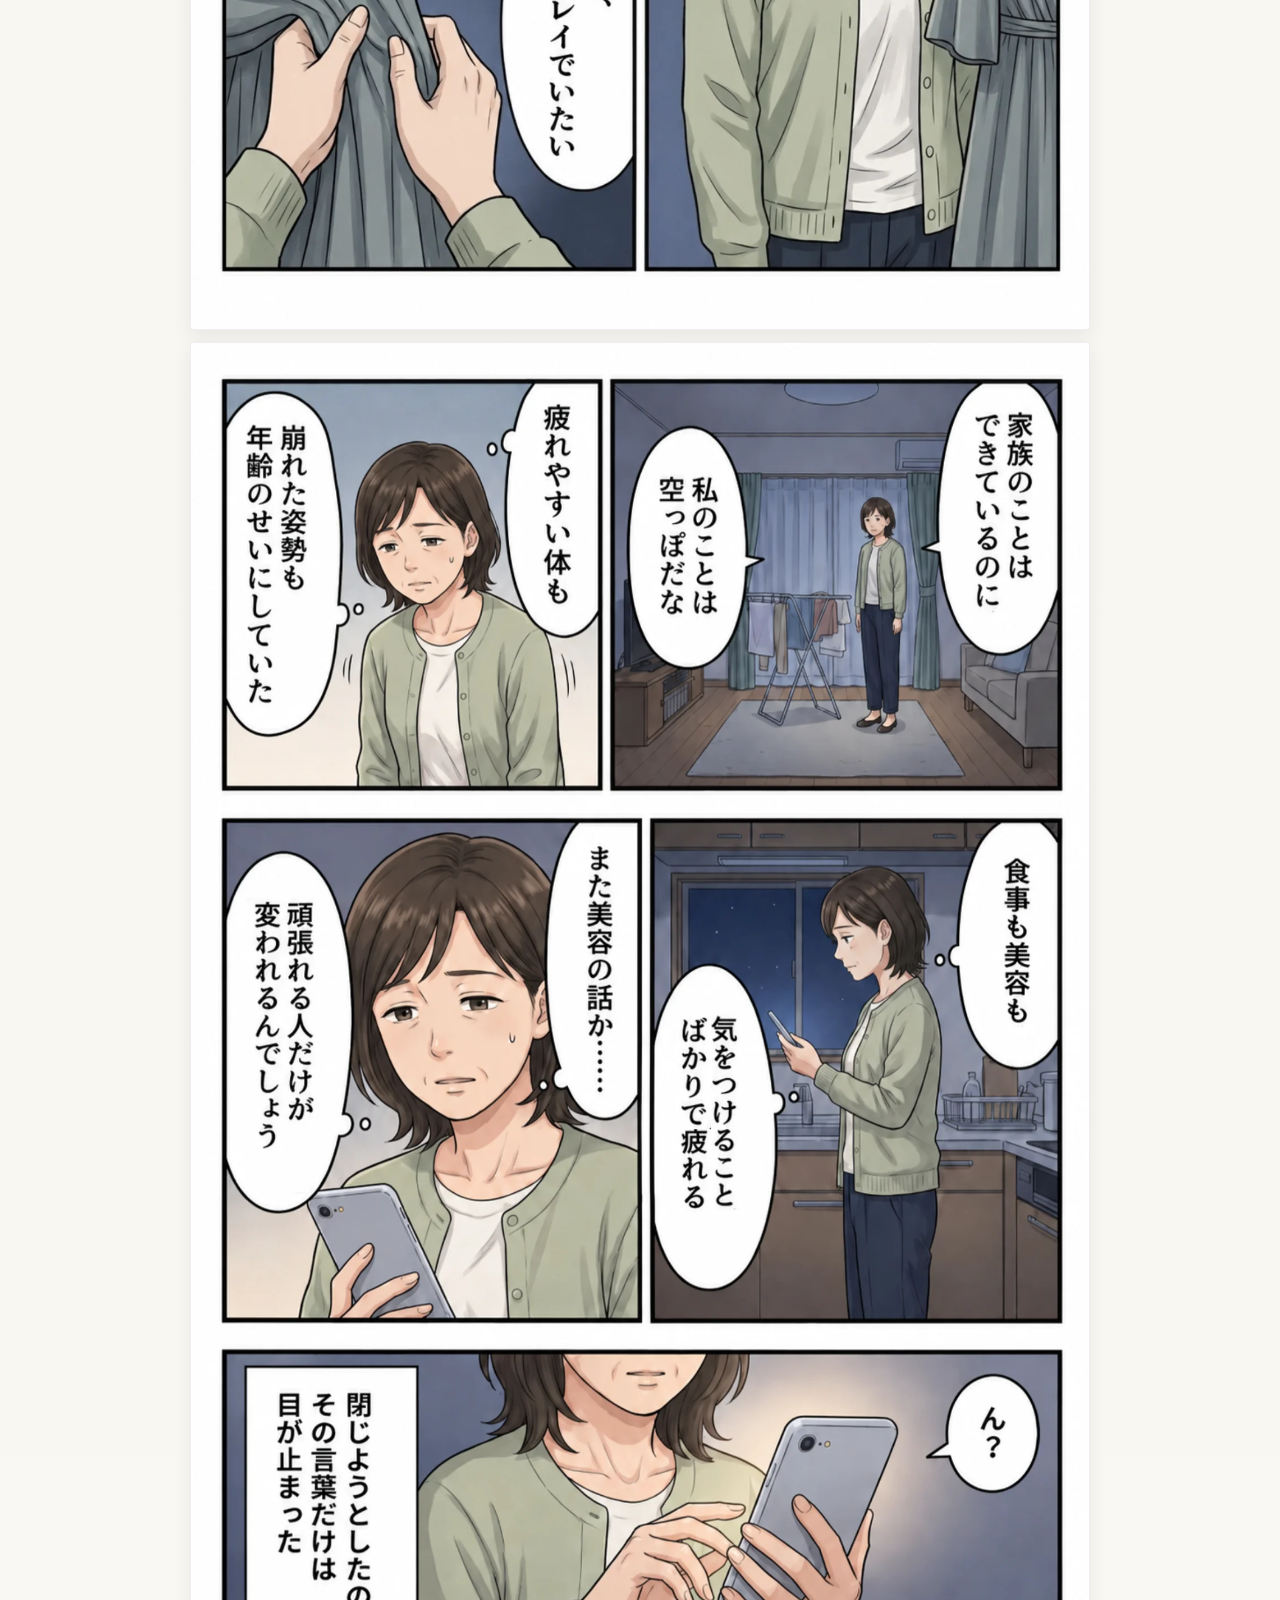
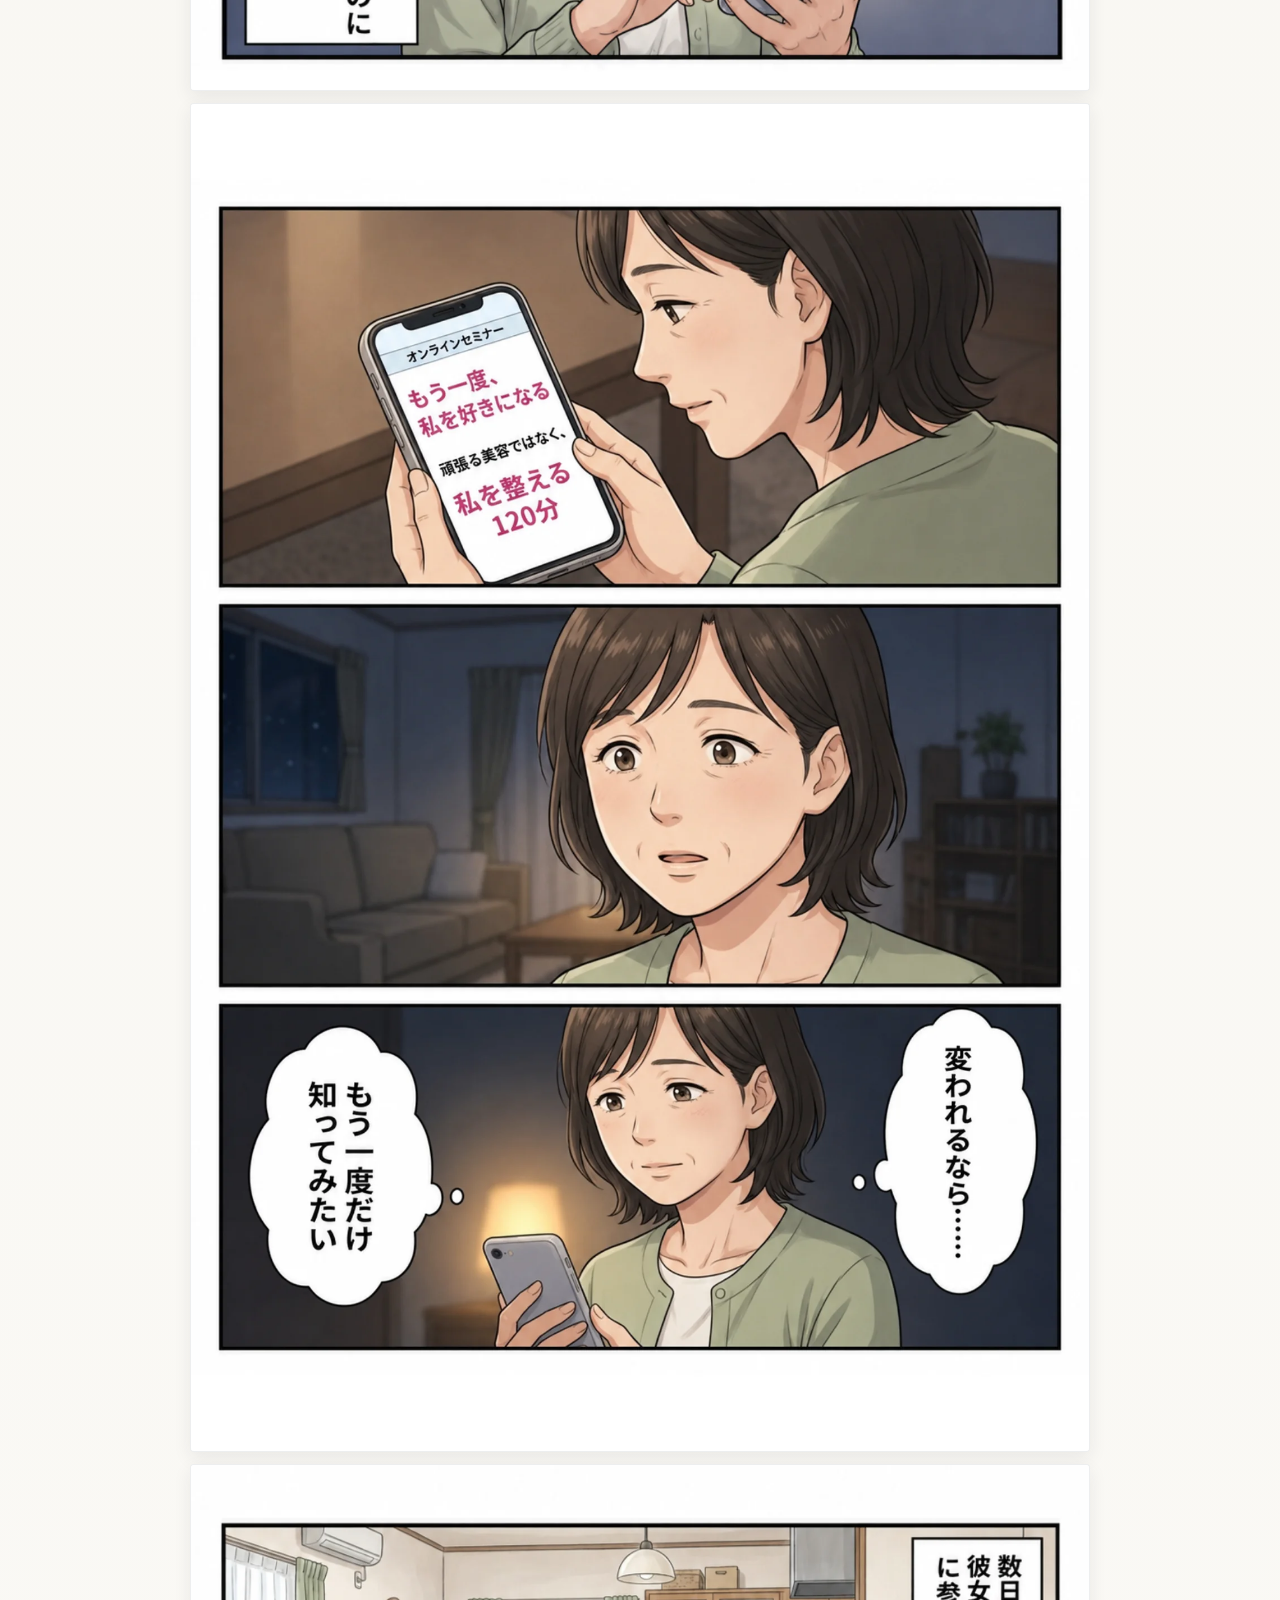
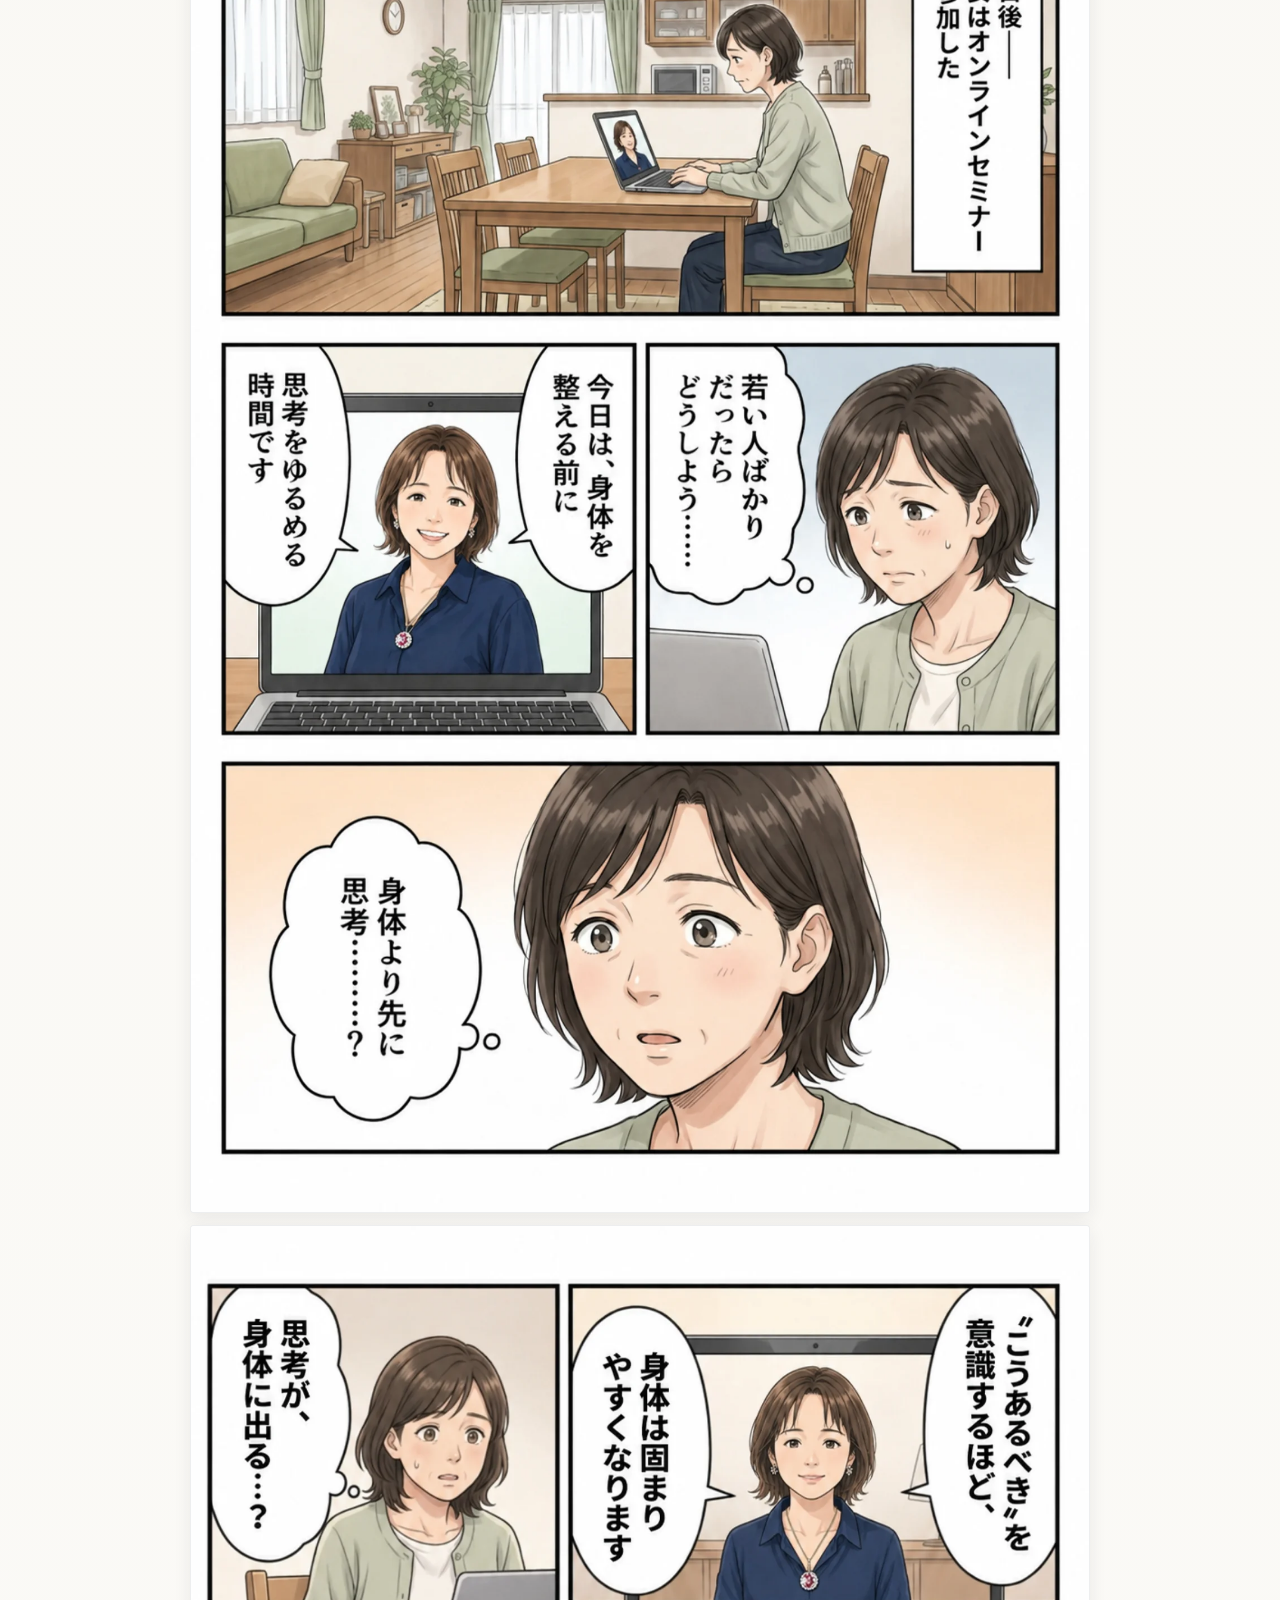
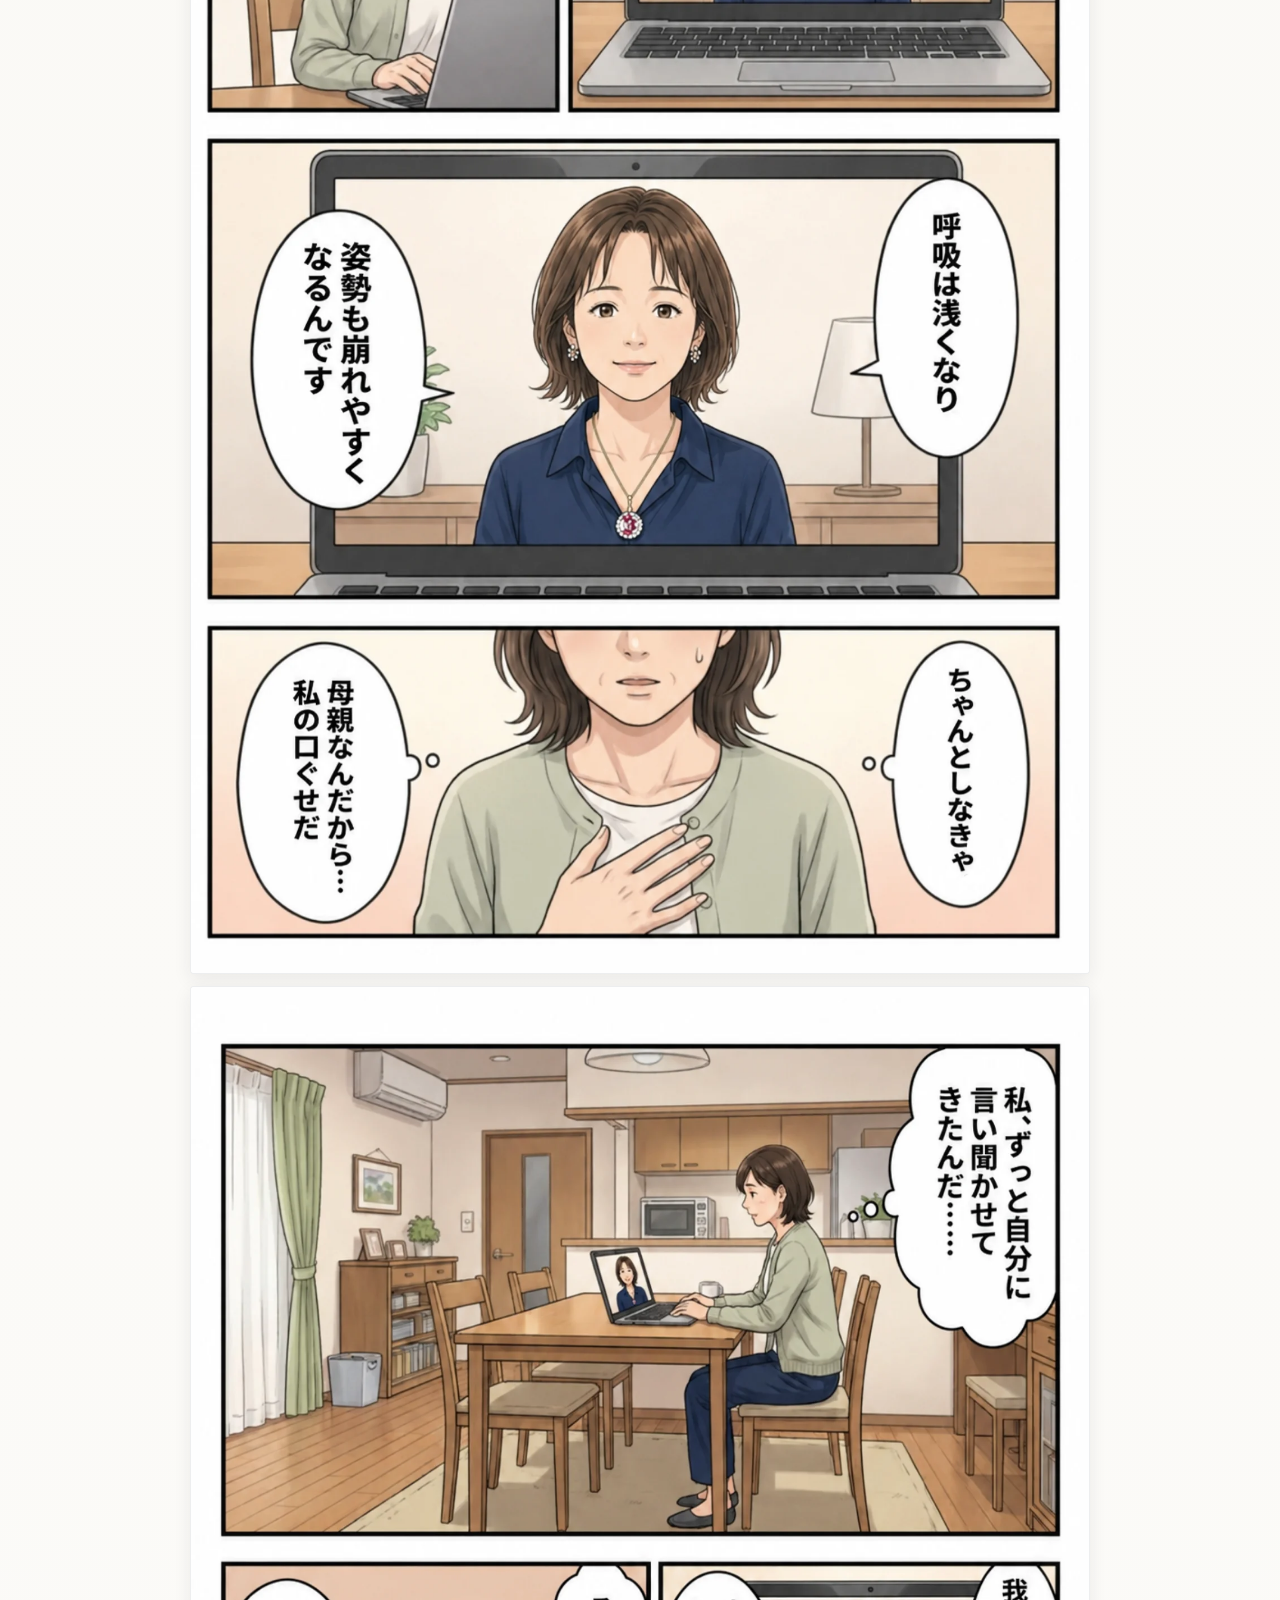
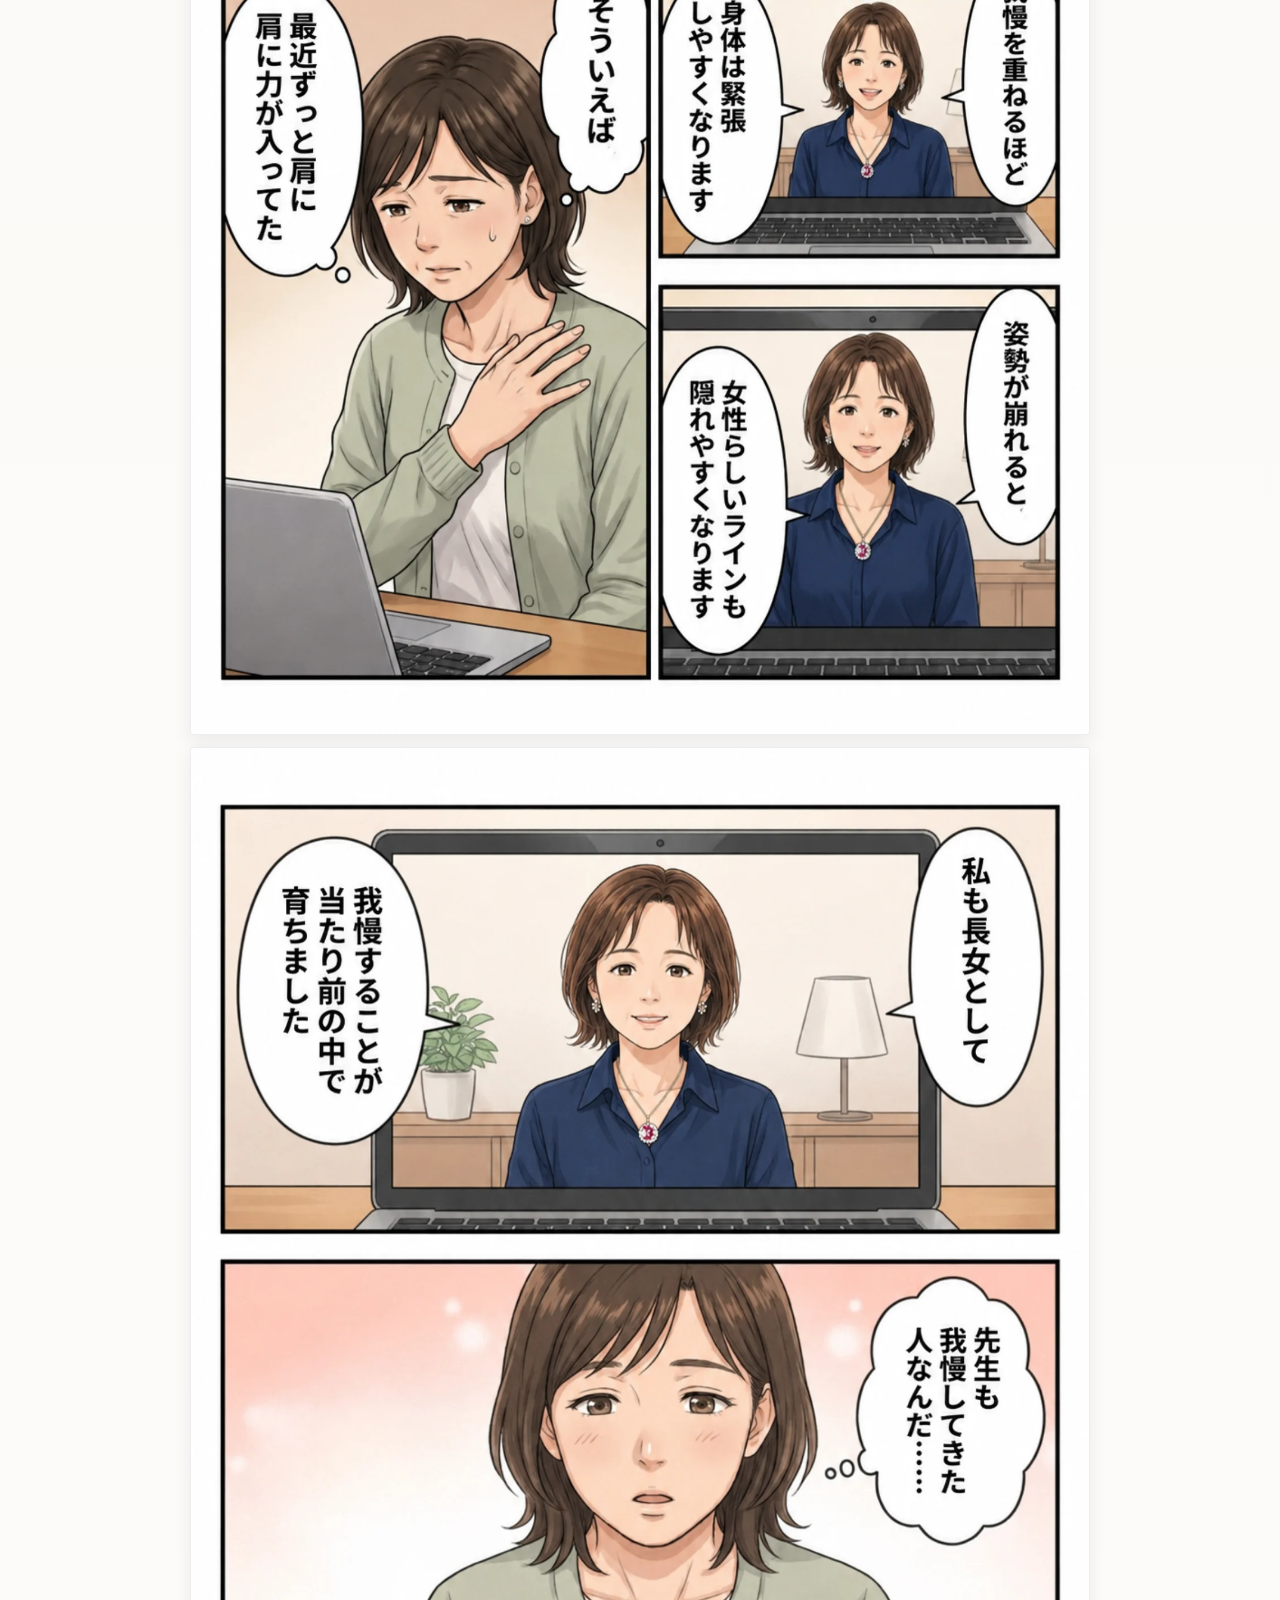
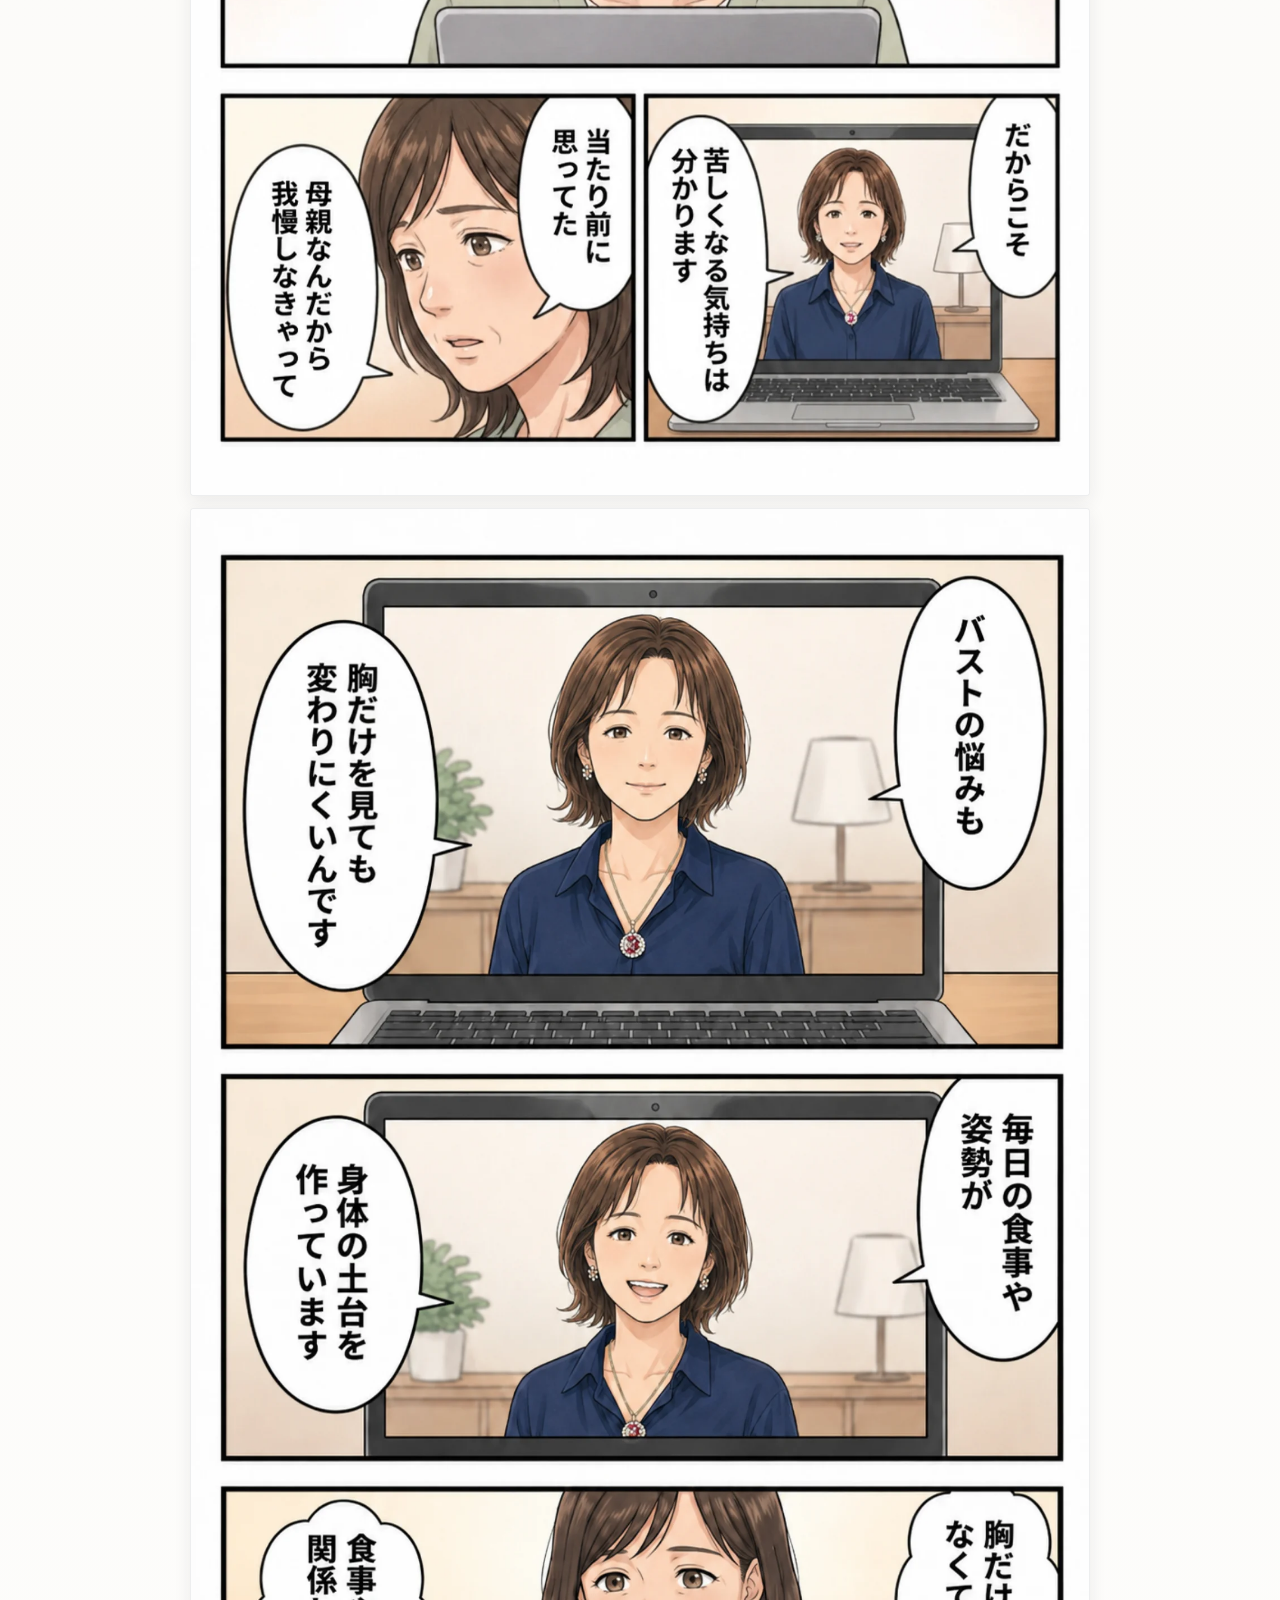
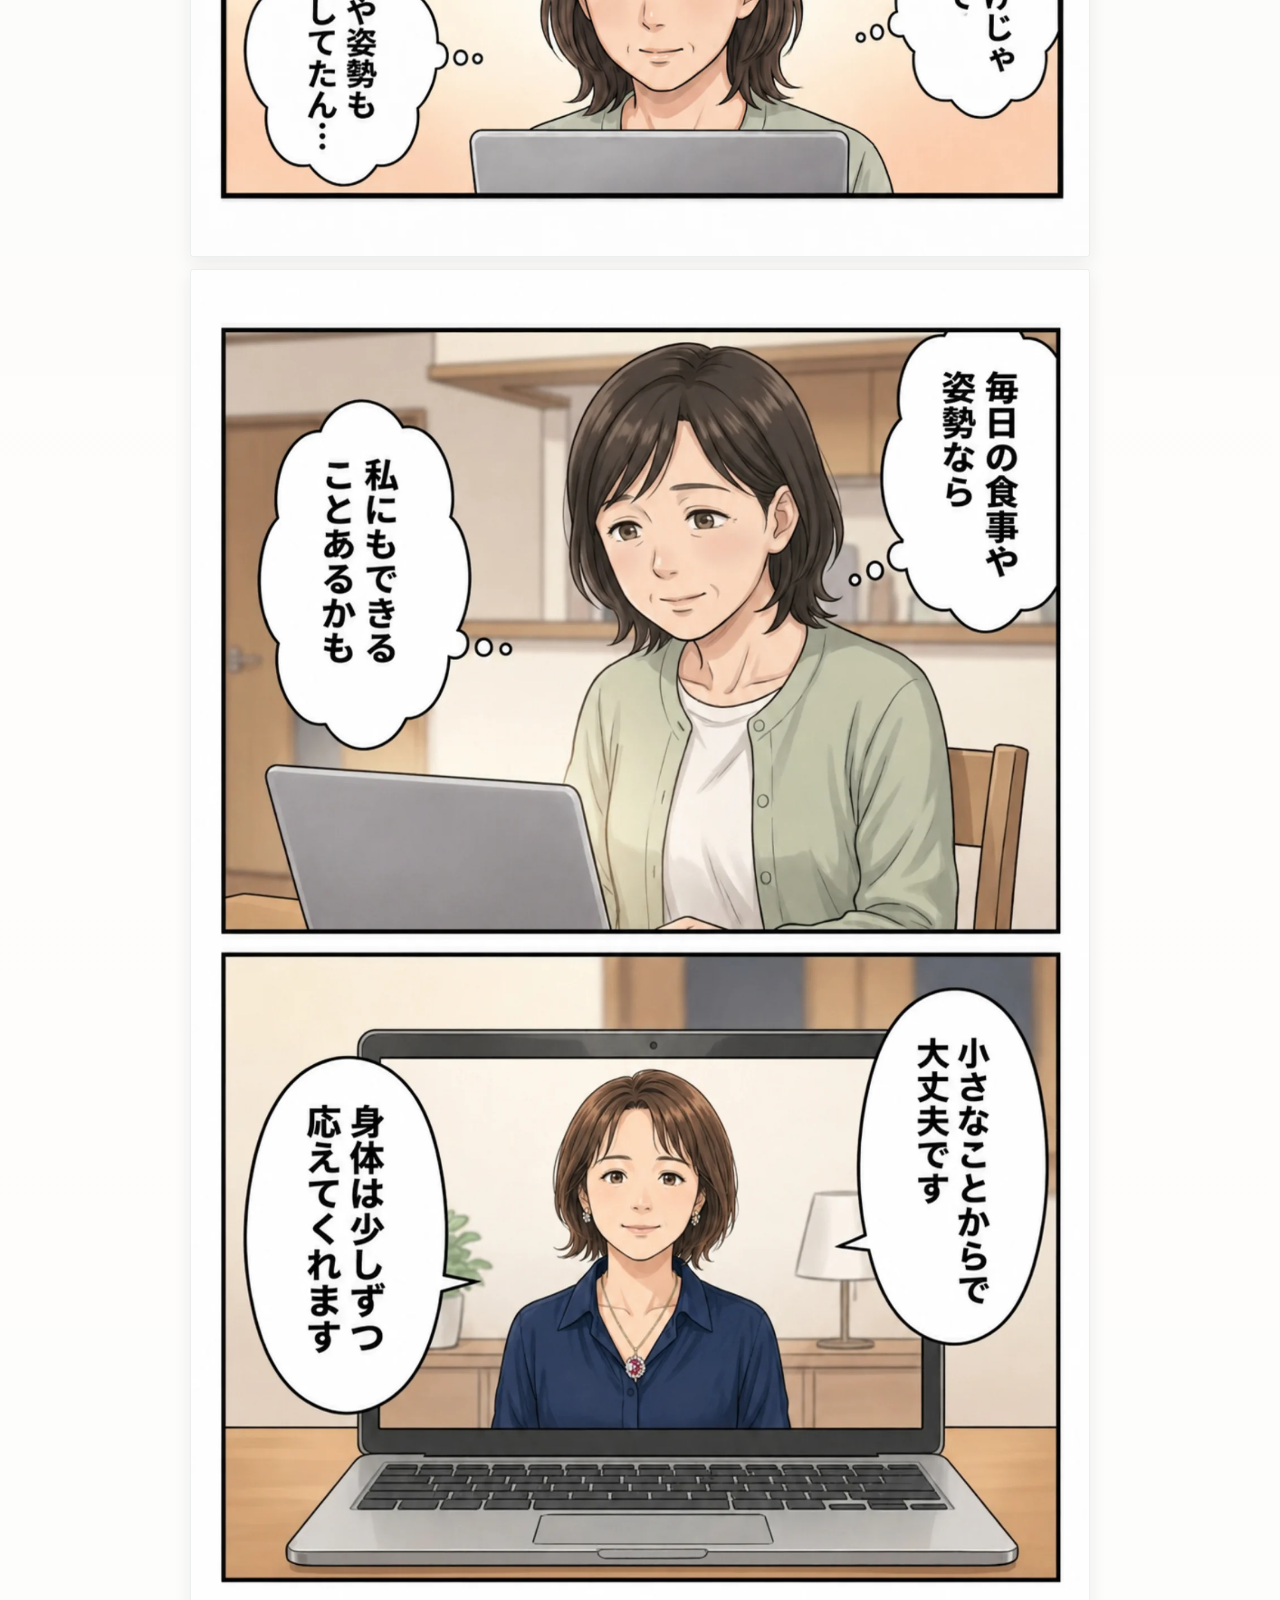
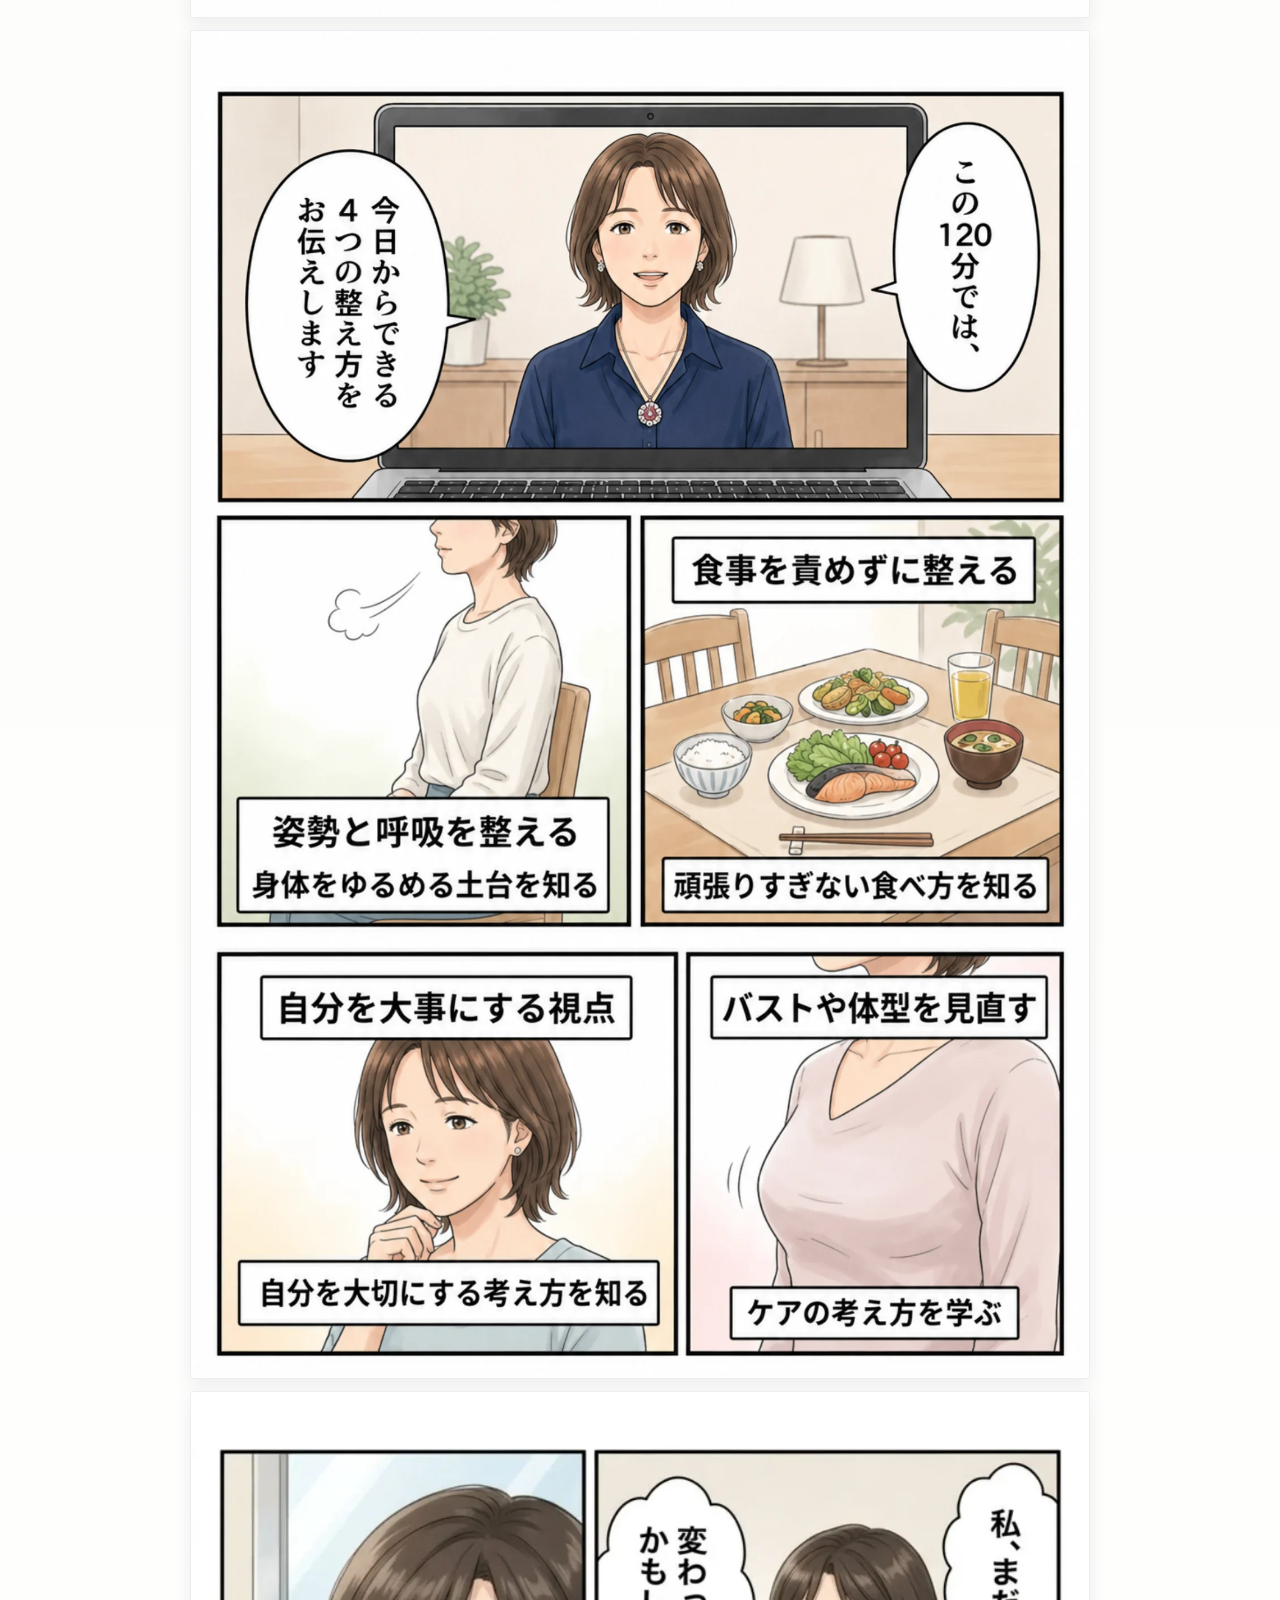
==== commit acd3692d: "Add arrows to price comparisons" ====
--- a/again/index.html
+++ b/again/index.html
@@ -20,6 +20,7 @@
         <p class="cta-deadline">6月26日(金)23:59まで</p>
         <p class="cta-price-line">
           <span class="cta-regular-price">通常価格 4,000円</span>
+          <span class="price-arrow" aria-hidden="true">→</span>
           <span class="cta-special-price">1,000円</span>
         </p>
         <p class="cta-price-note">特別関係者割引</p>
@@ -50,6 +51,7 @@
         <p class="price-label">6月26日(金)23:59まで</p>
         <p class="price-row">
           <span class="regular-price">通常価格 <span>4,000円</span></span>
+          <span class="price-arrow" aria-hidden="true">→</span>
           <span class="special-price">1,000円</span>
         </p>
         <p class="price-note">特別関係者割引</p>
--- a/again/style.css
+++ b/again/style.css
@@ -165,6 +165,13 @@
   line-height: 1;
 }
 
+.price-arrow {
+  color: var(--cta-dark);
+  font-size: 18px;
+  font-weight: 900;
+  line-height: 1;
+}
+
 .cta-price-note {
   margin: 4px 0 0;
   color: var(--cta-dark);
@@ -289,6 +296,10 @@
   justify-content: center;
   gap: 8px 16px;
   margin: 0;
+}
+
+.price-row .price-arrow {
+  font-size: clamp(22px, 6vw, 34px);
 }
 
 .regular-price {
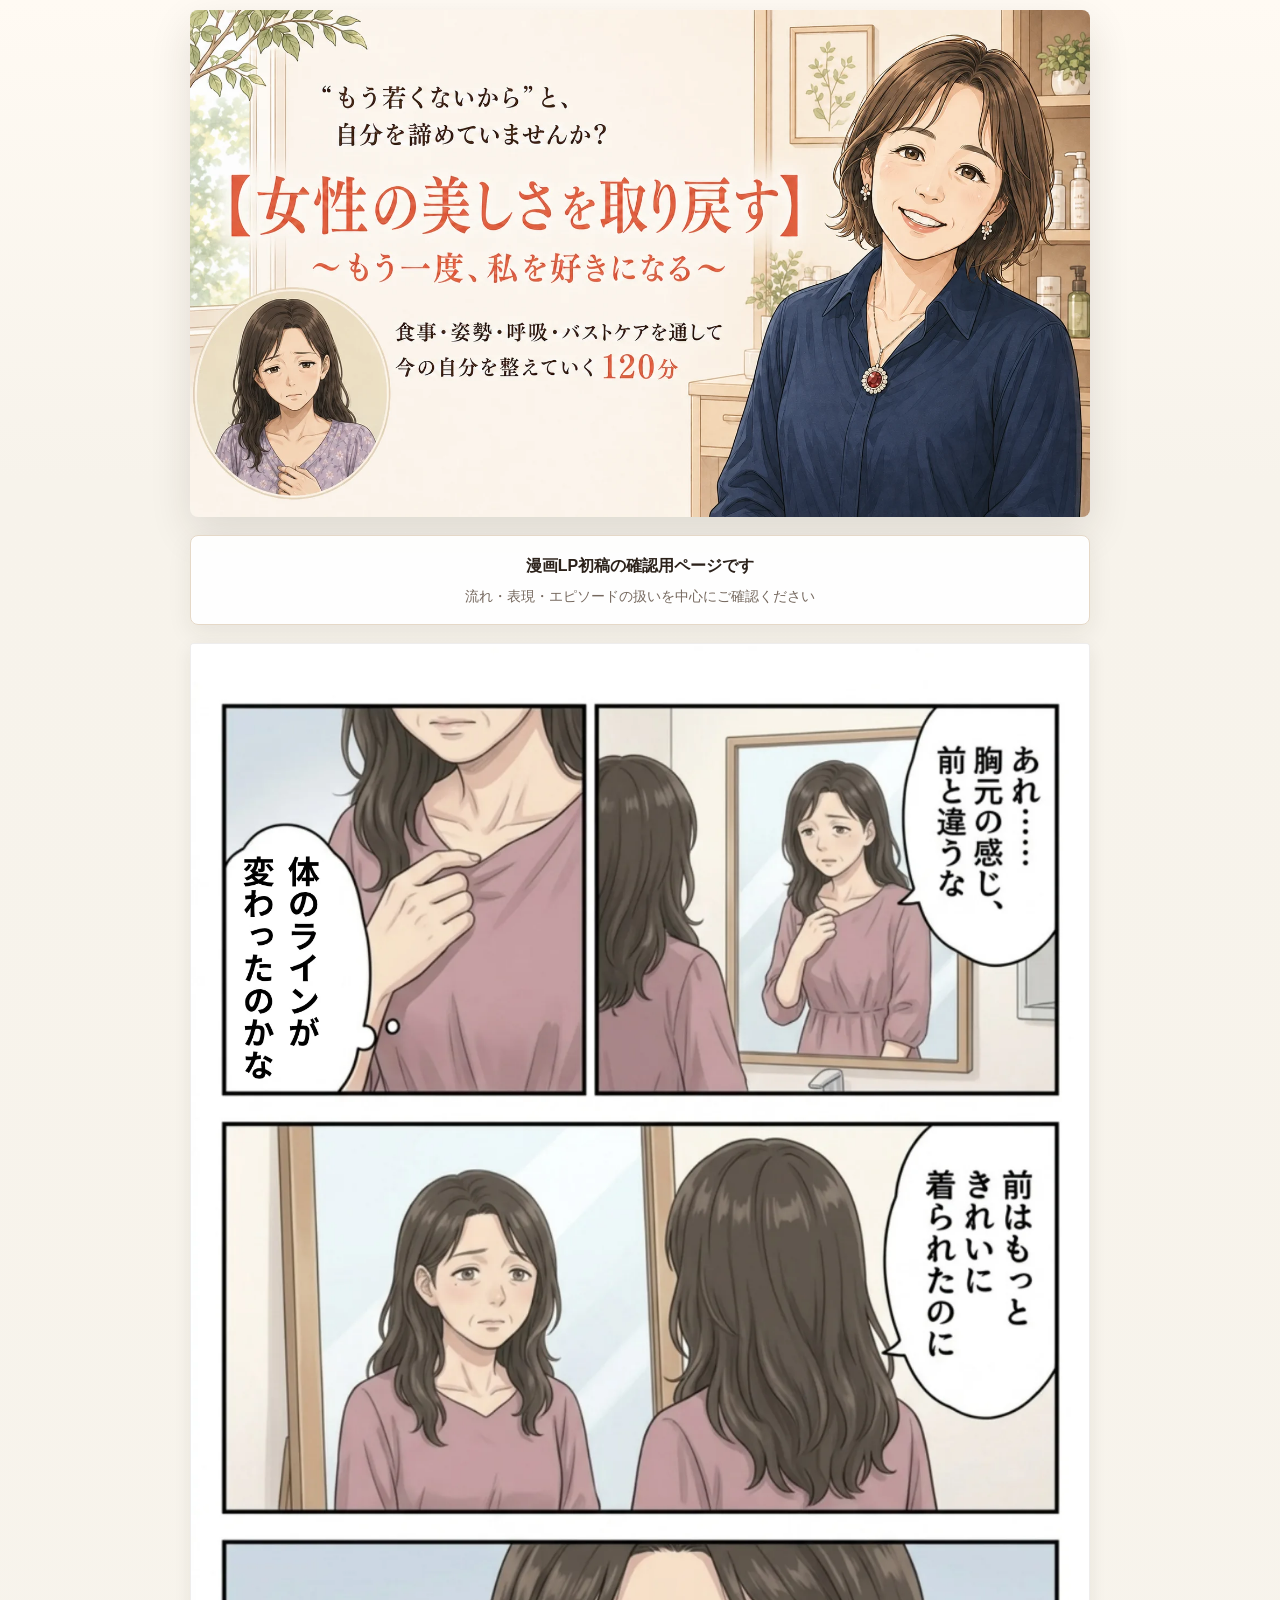
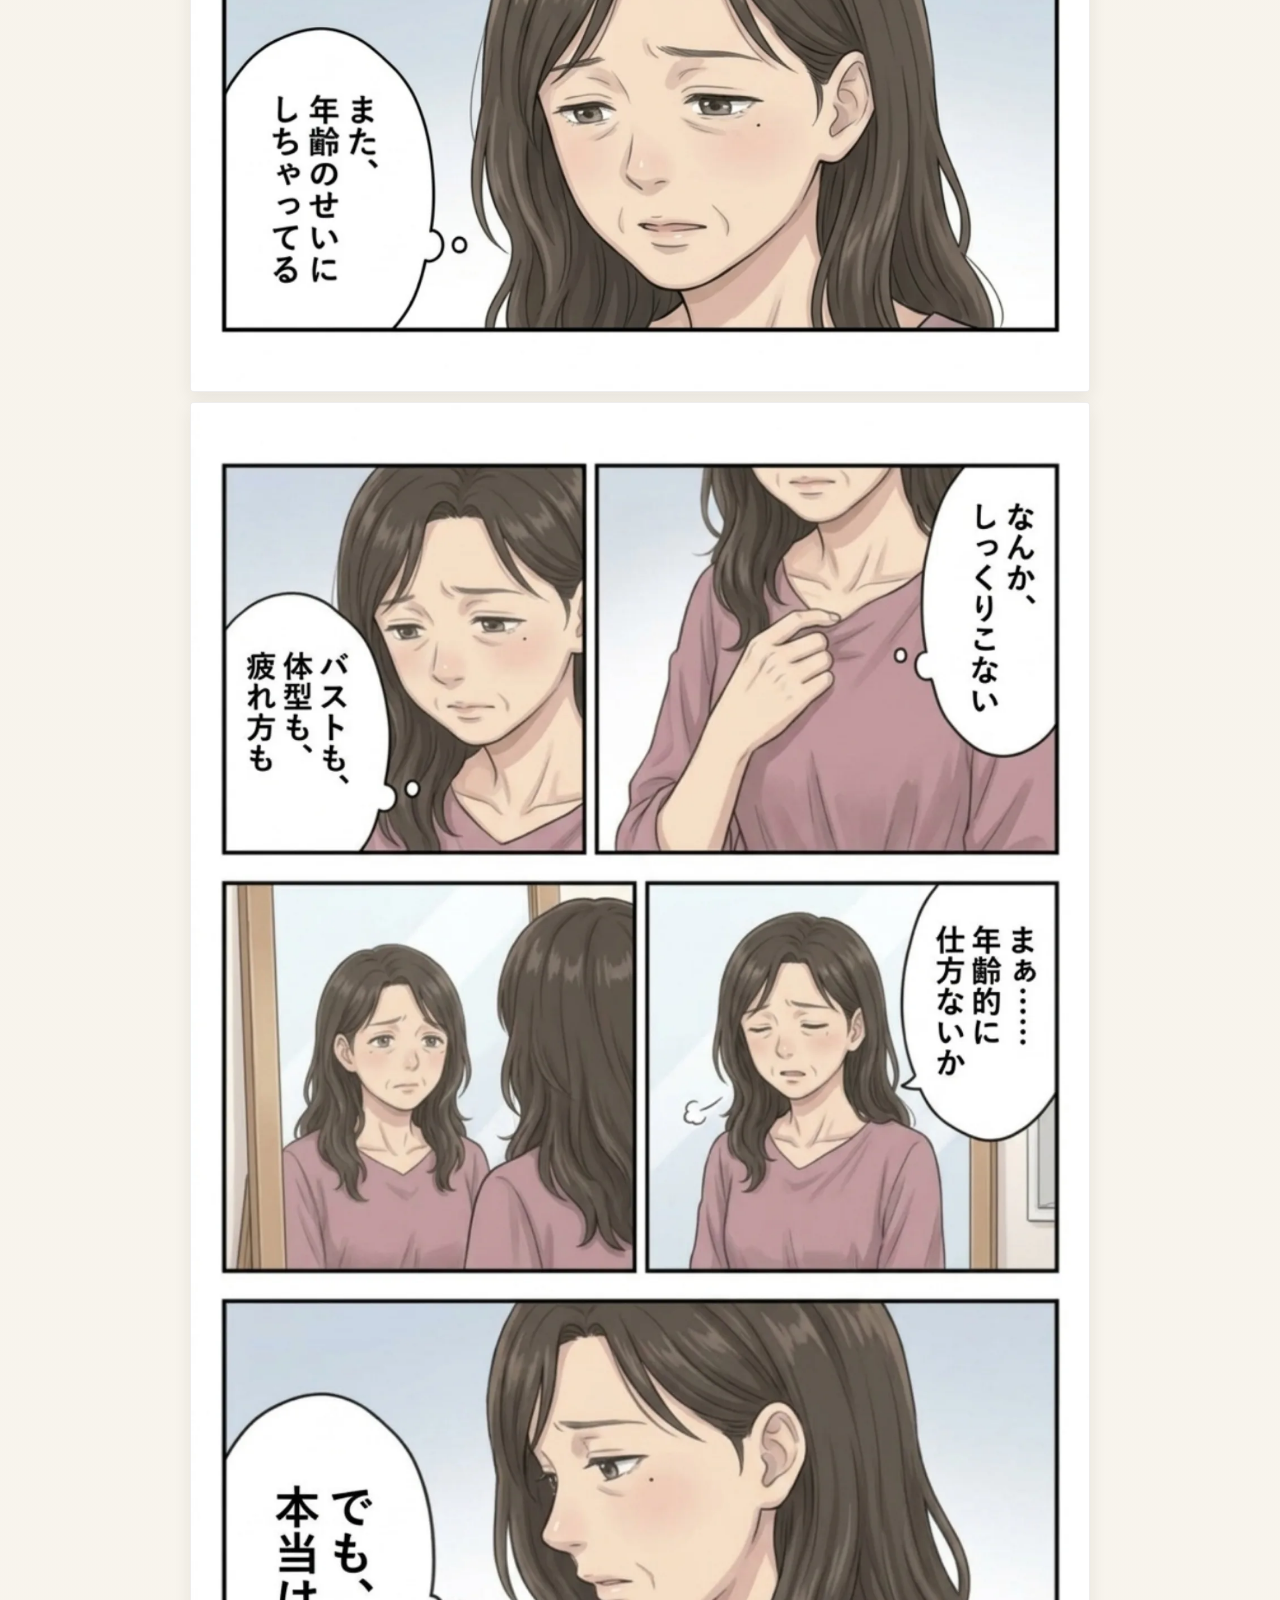
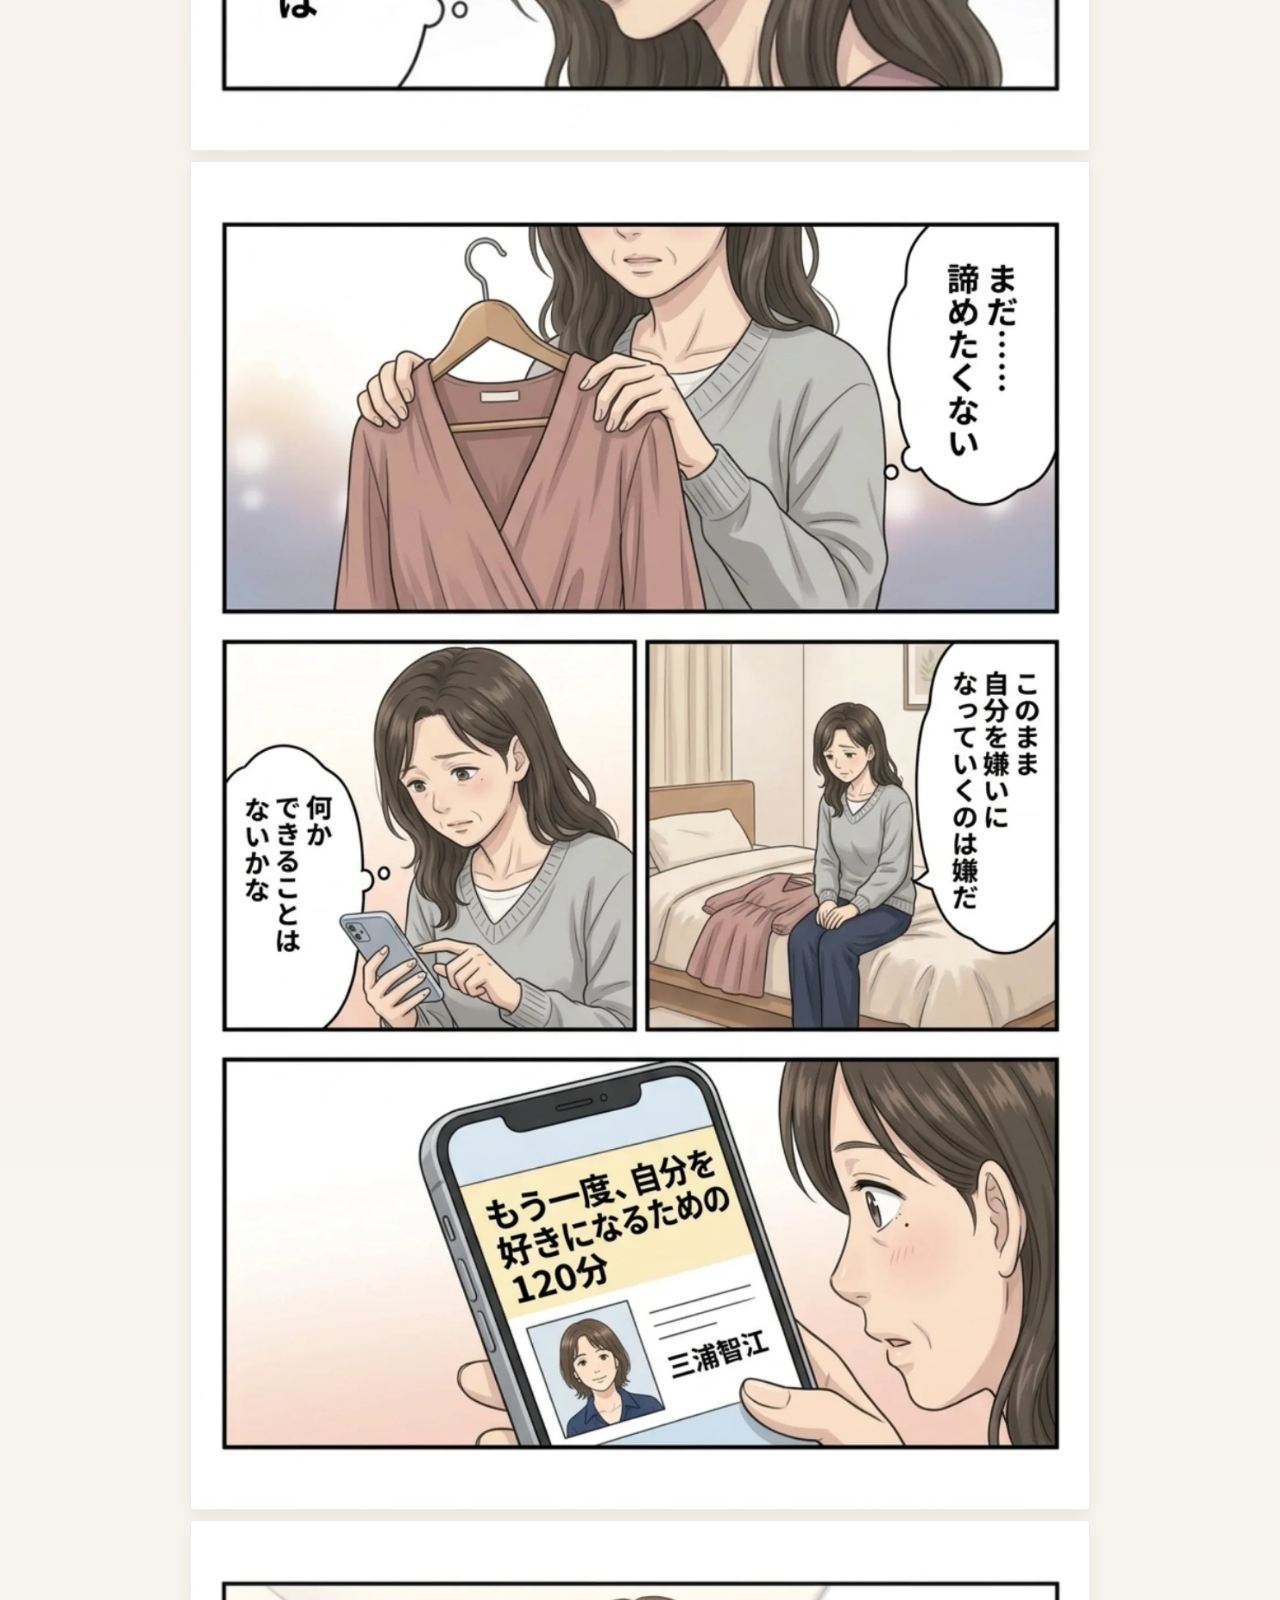
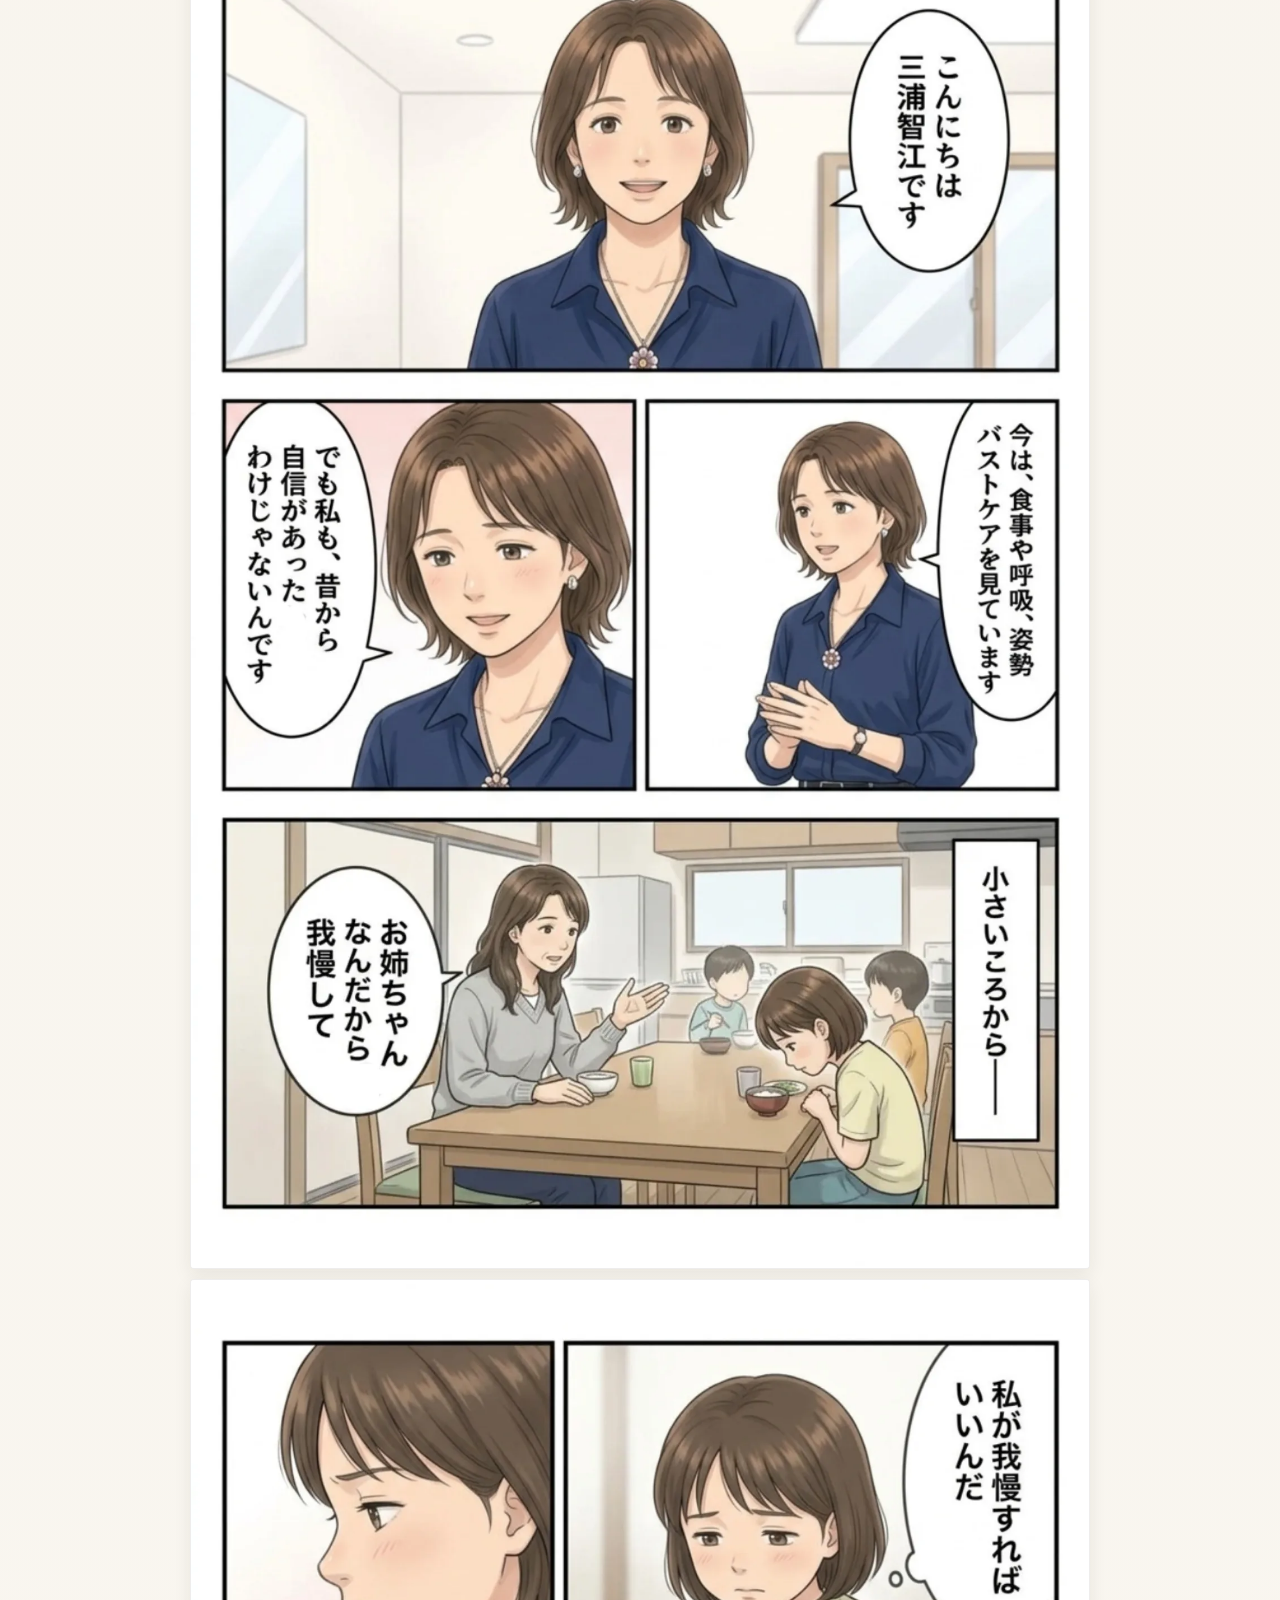
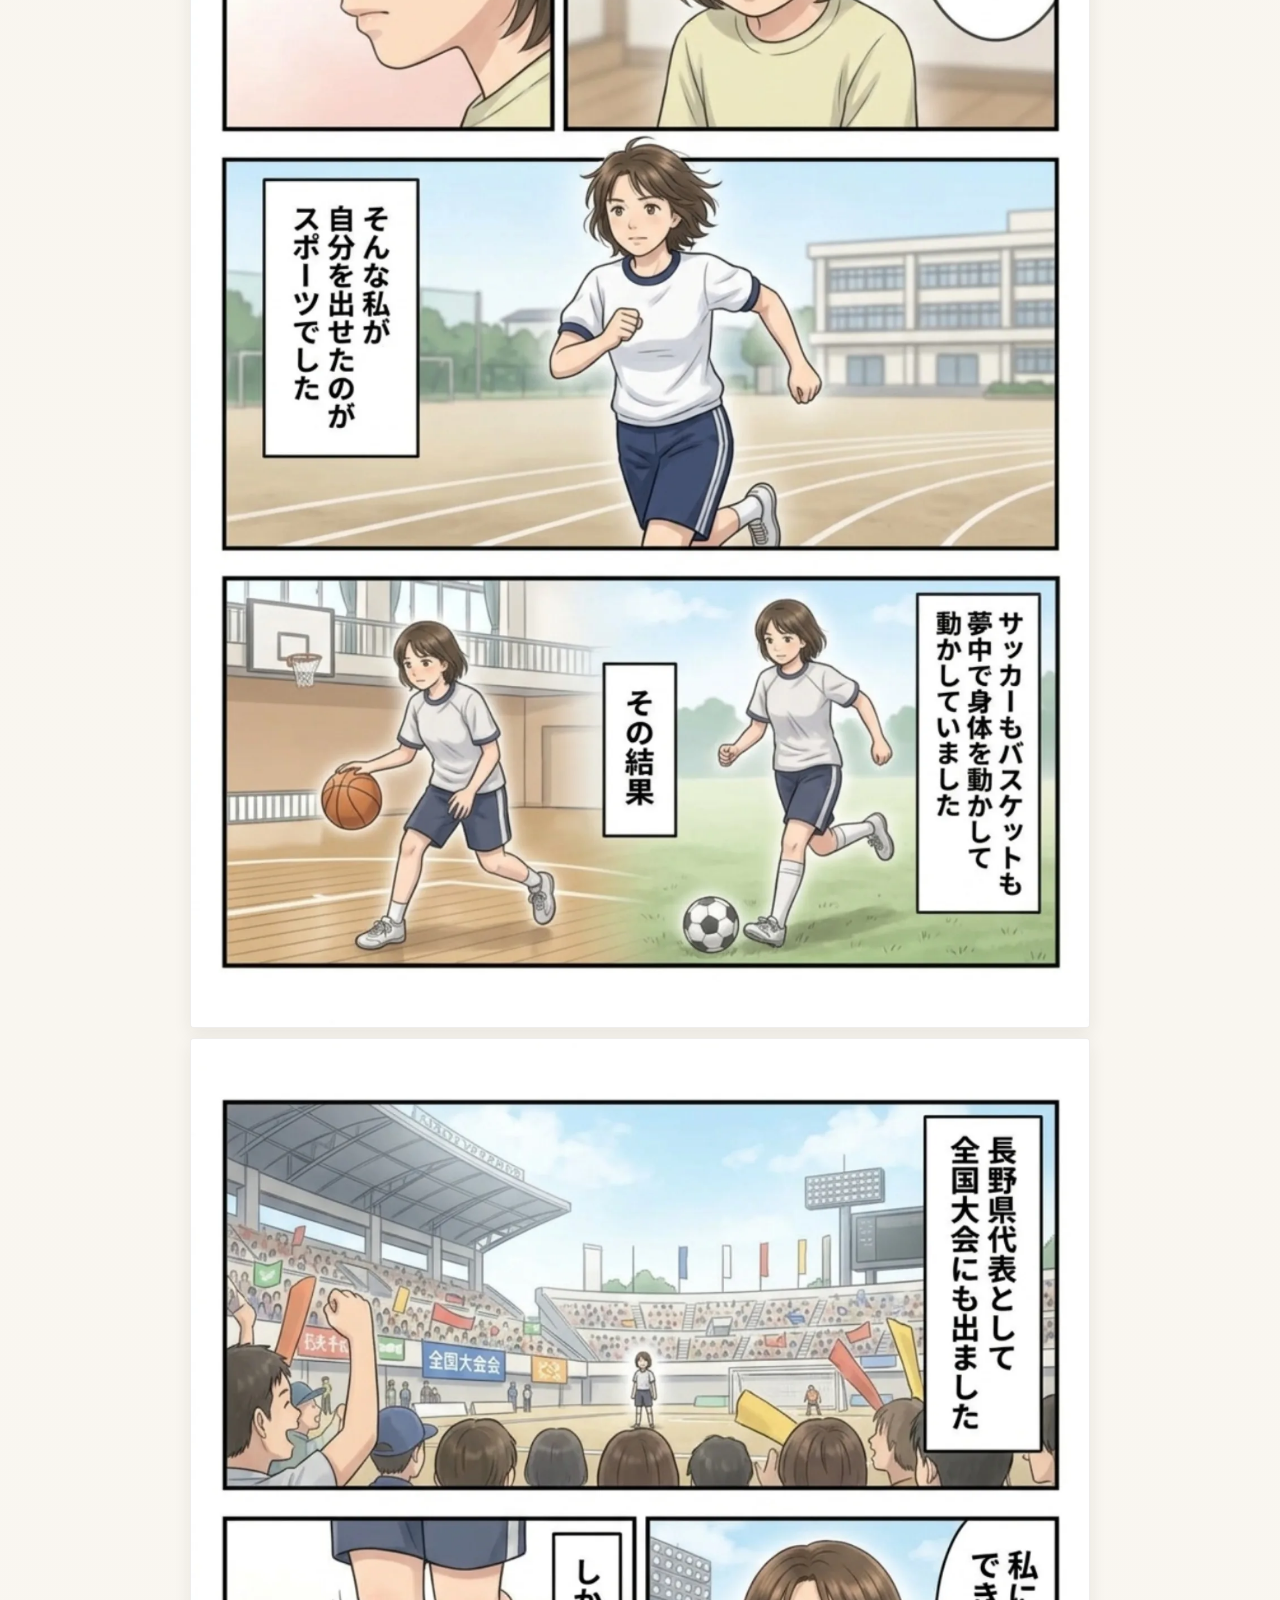
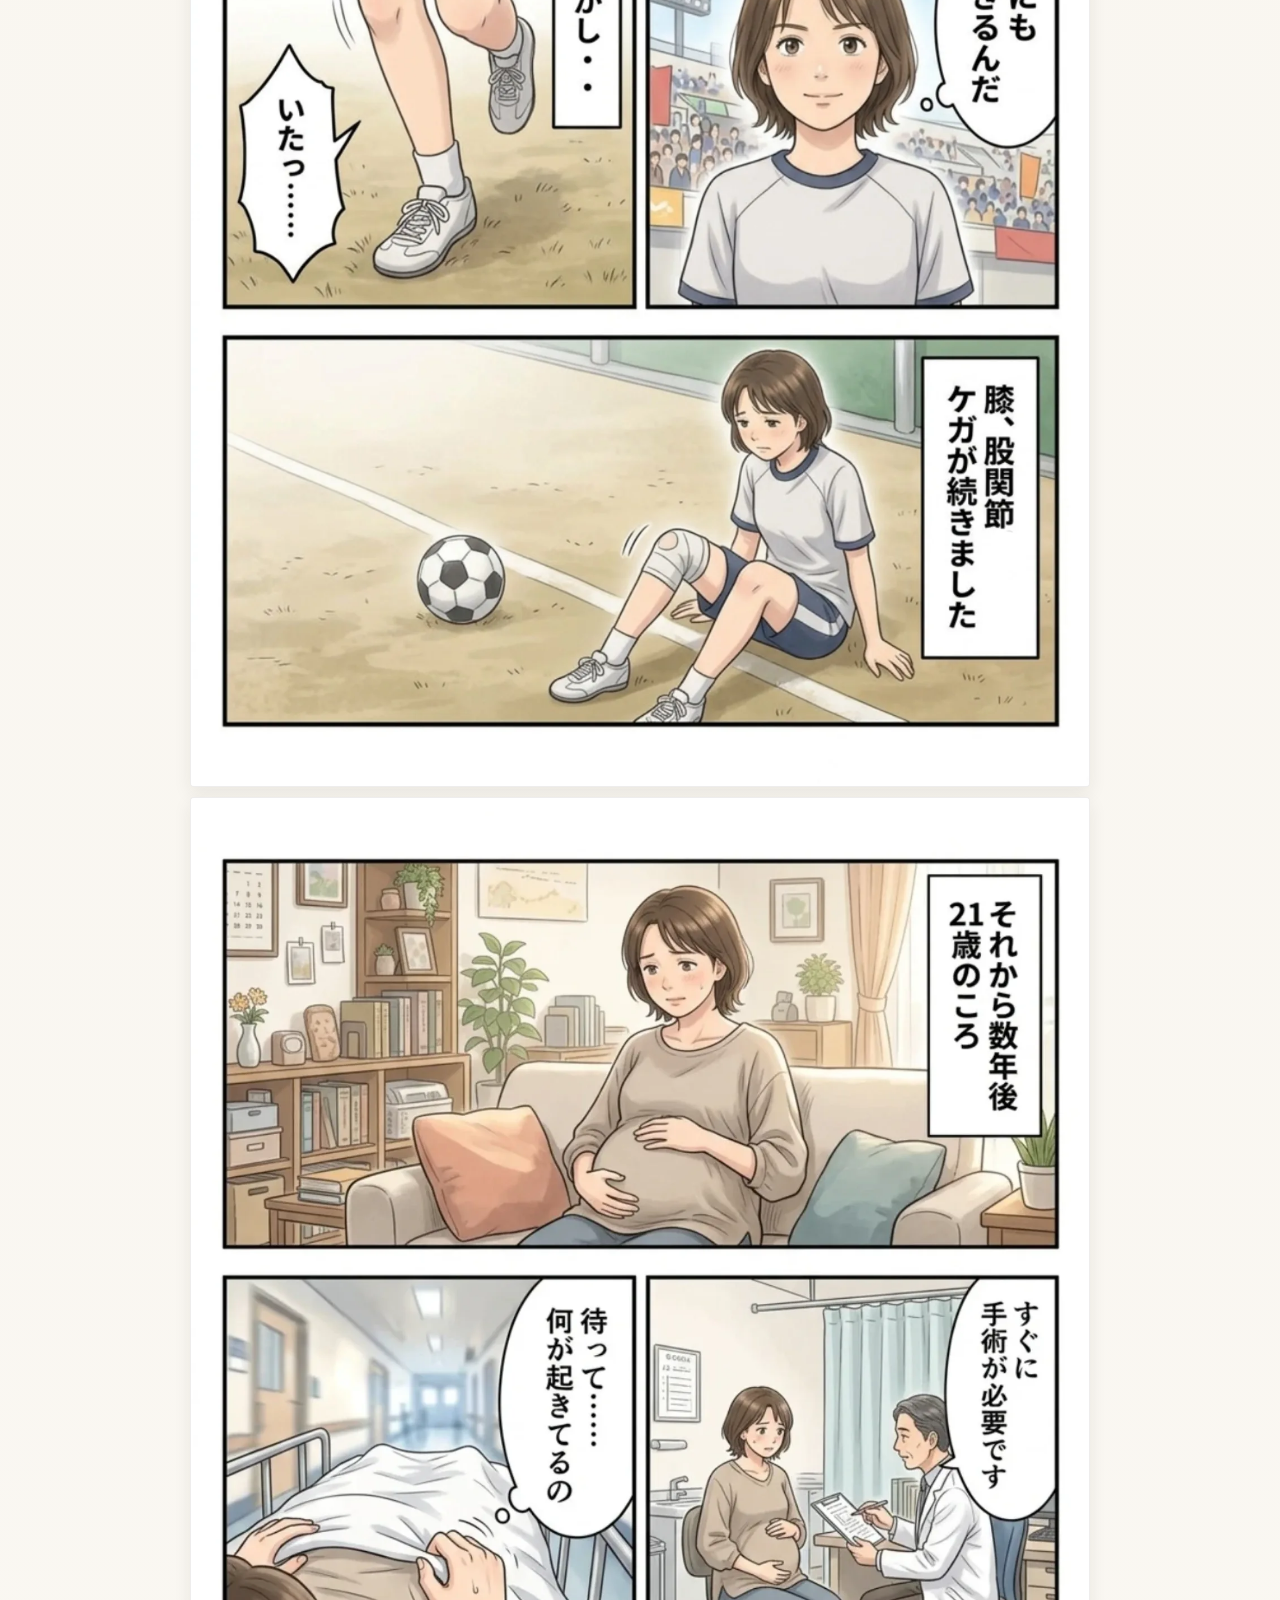
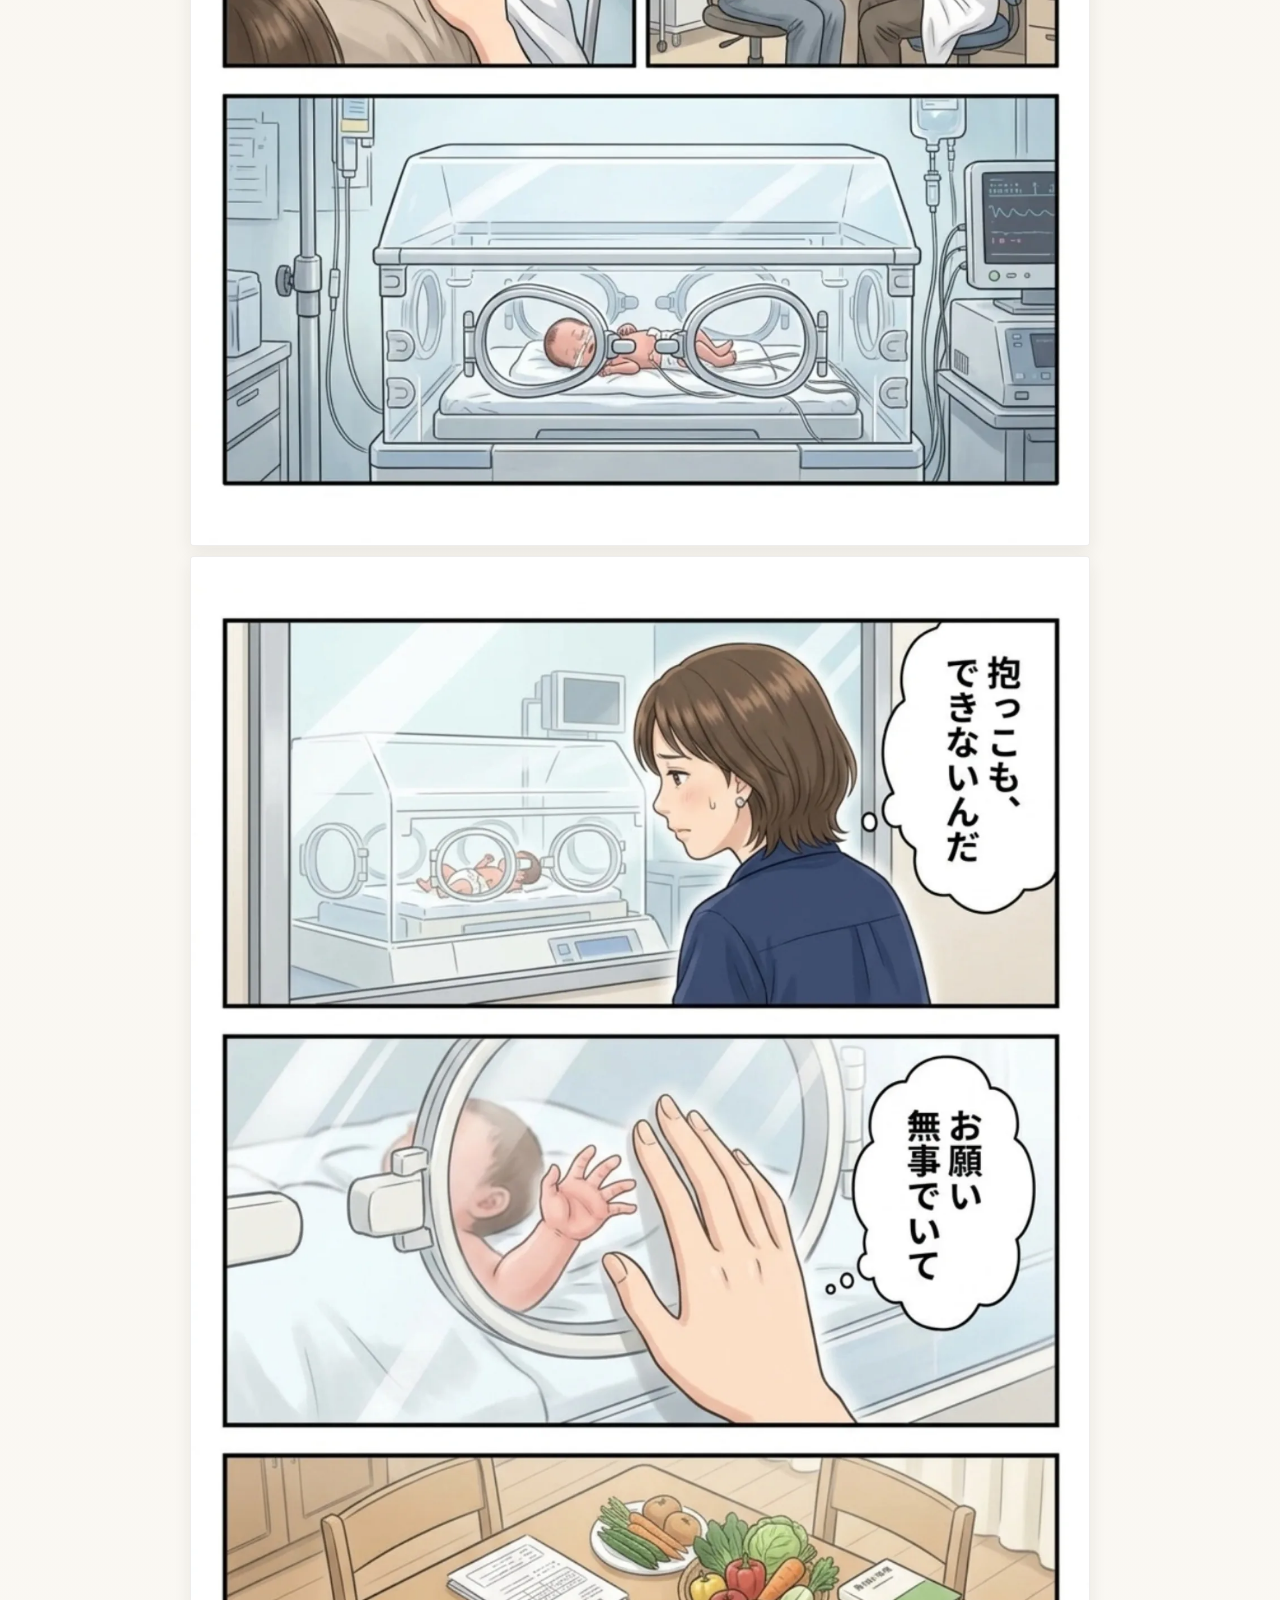
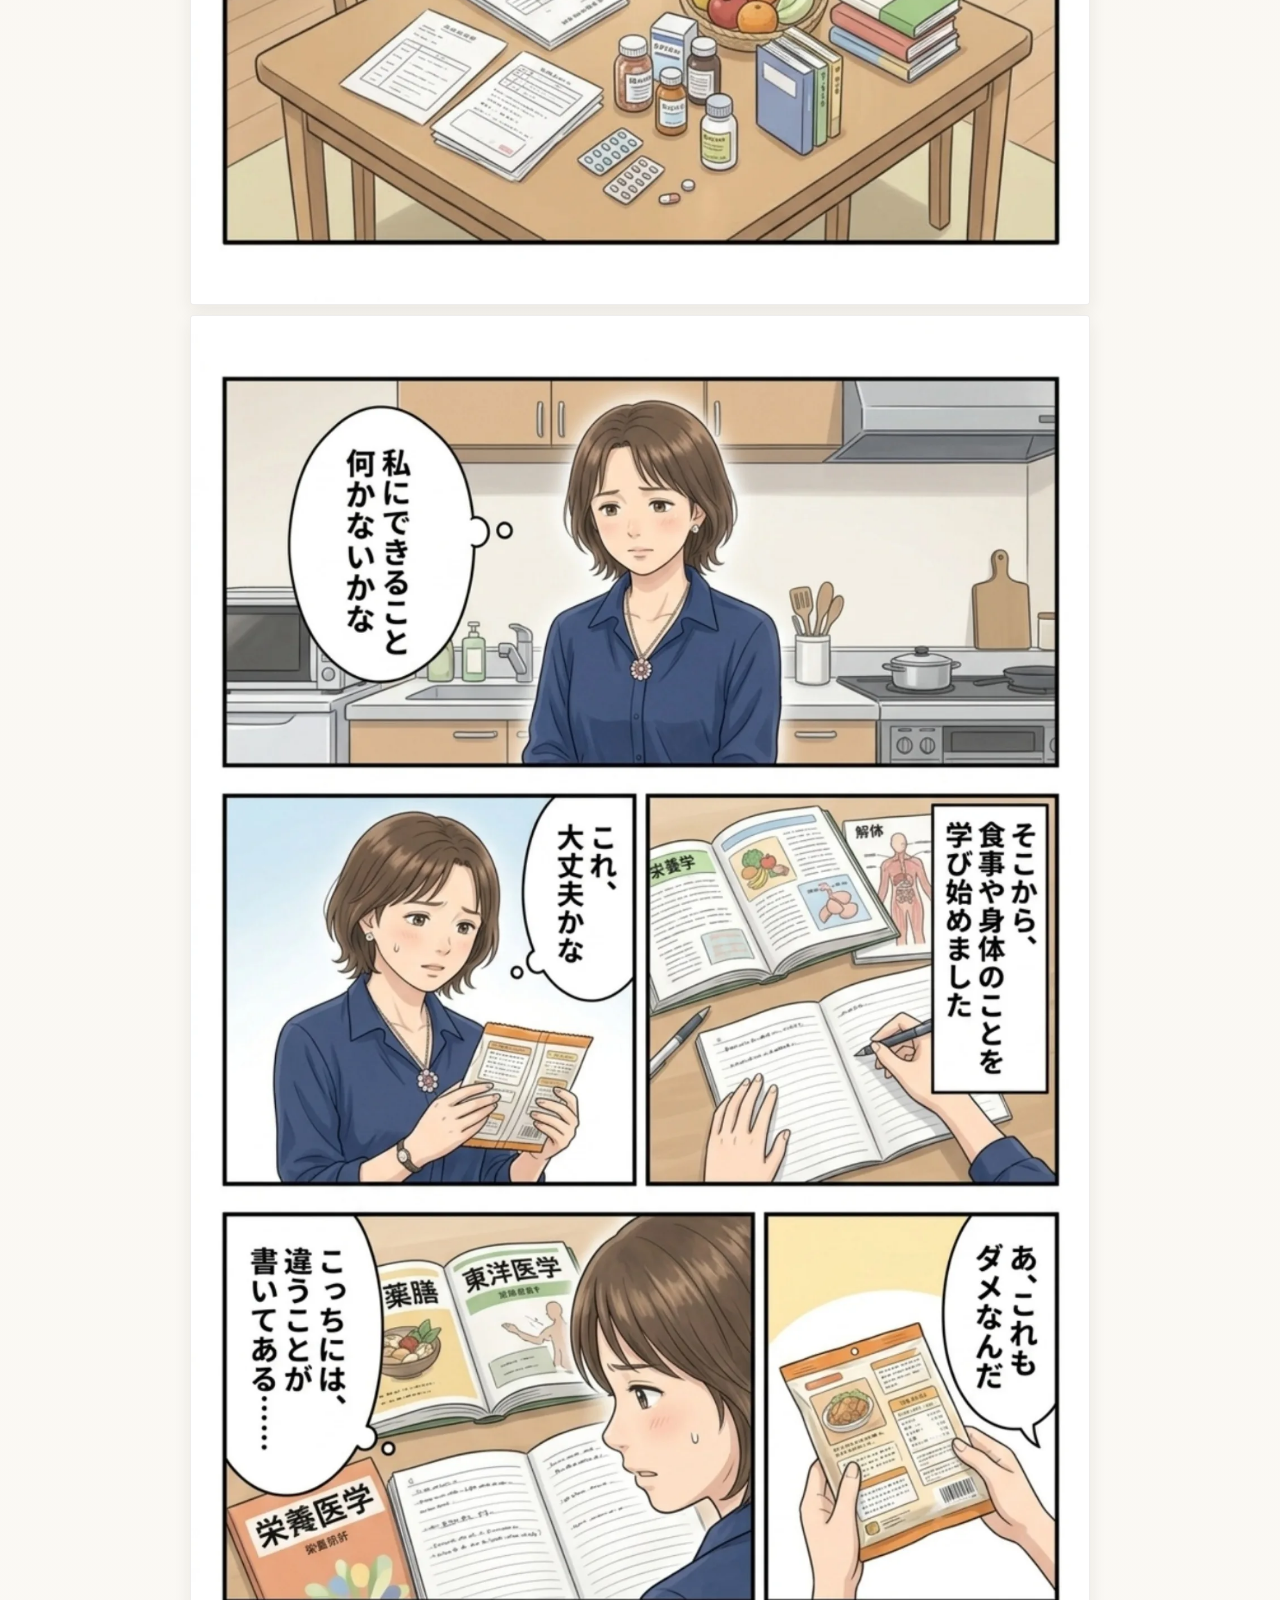
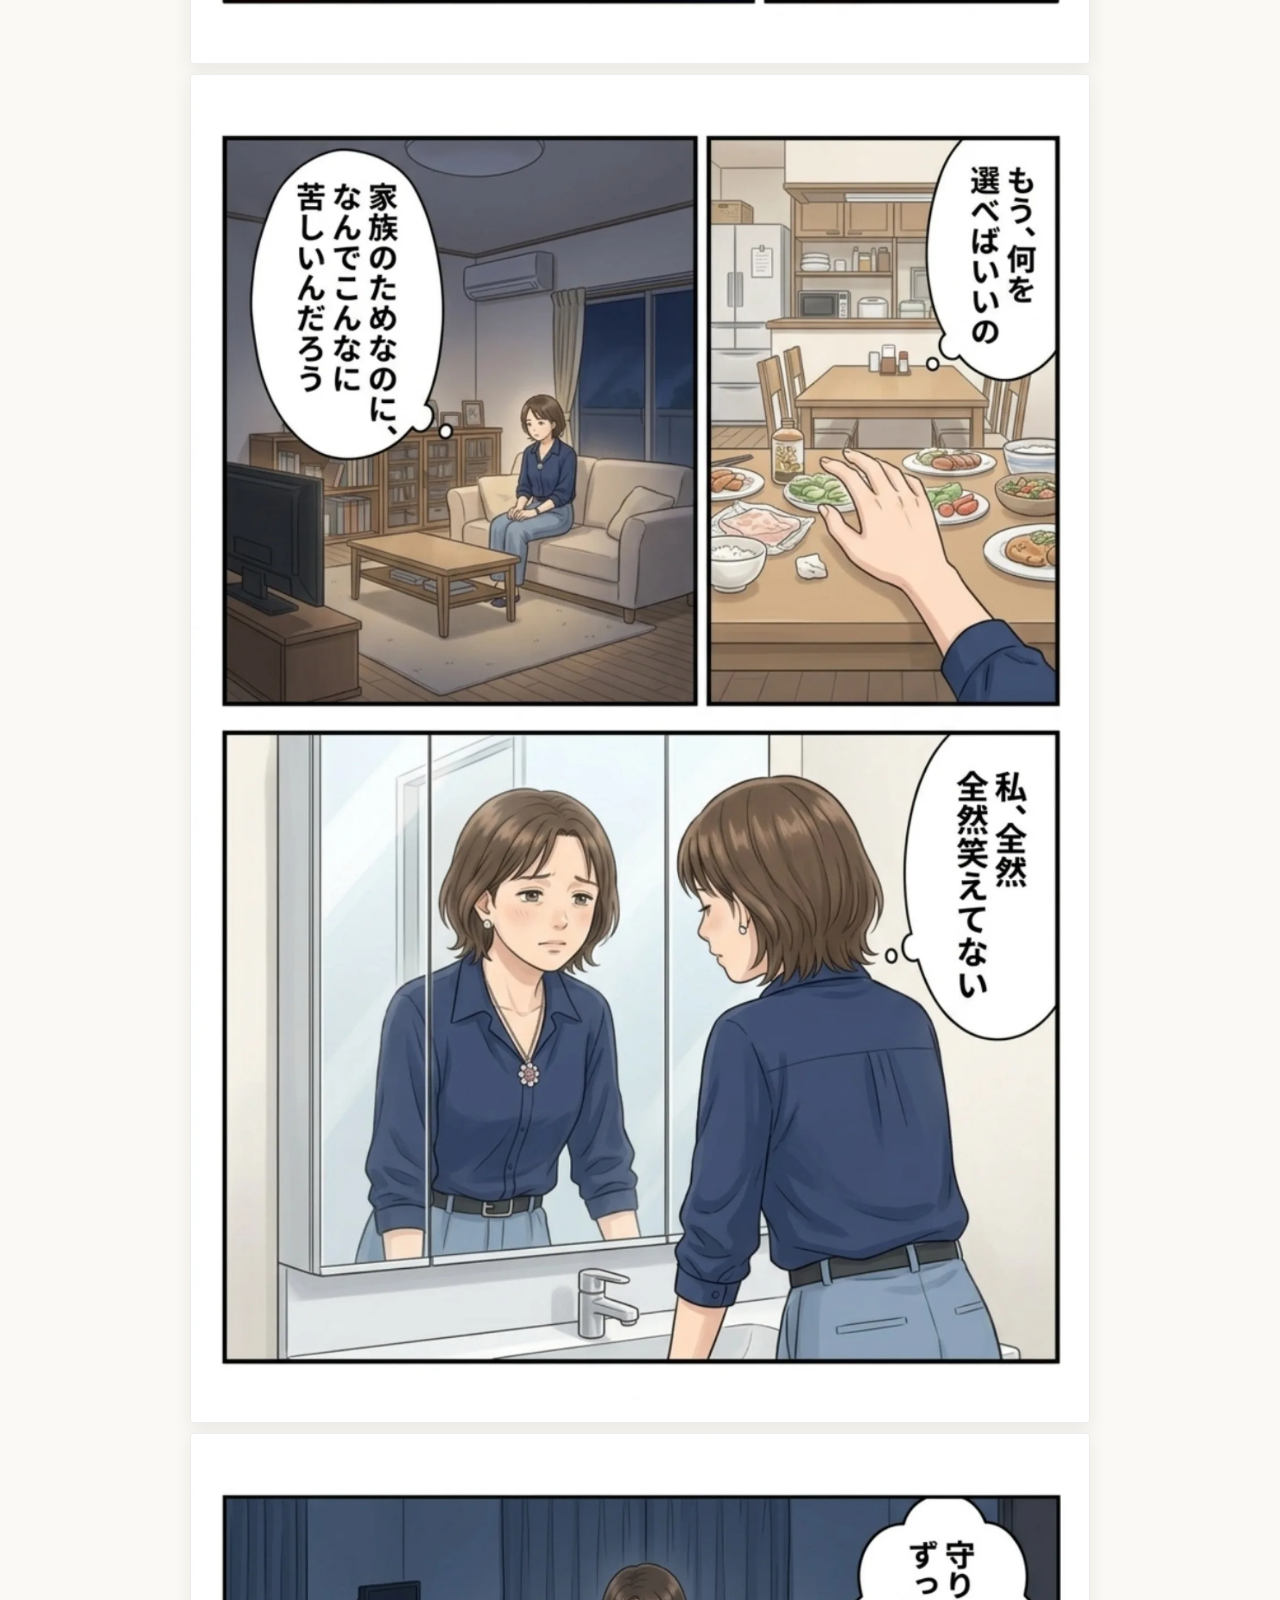
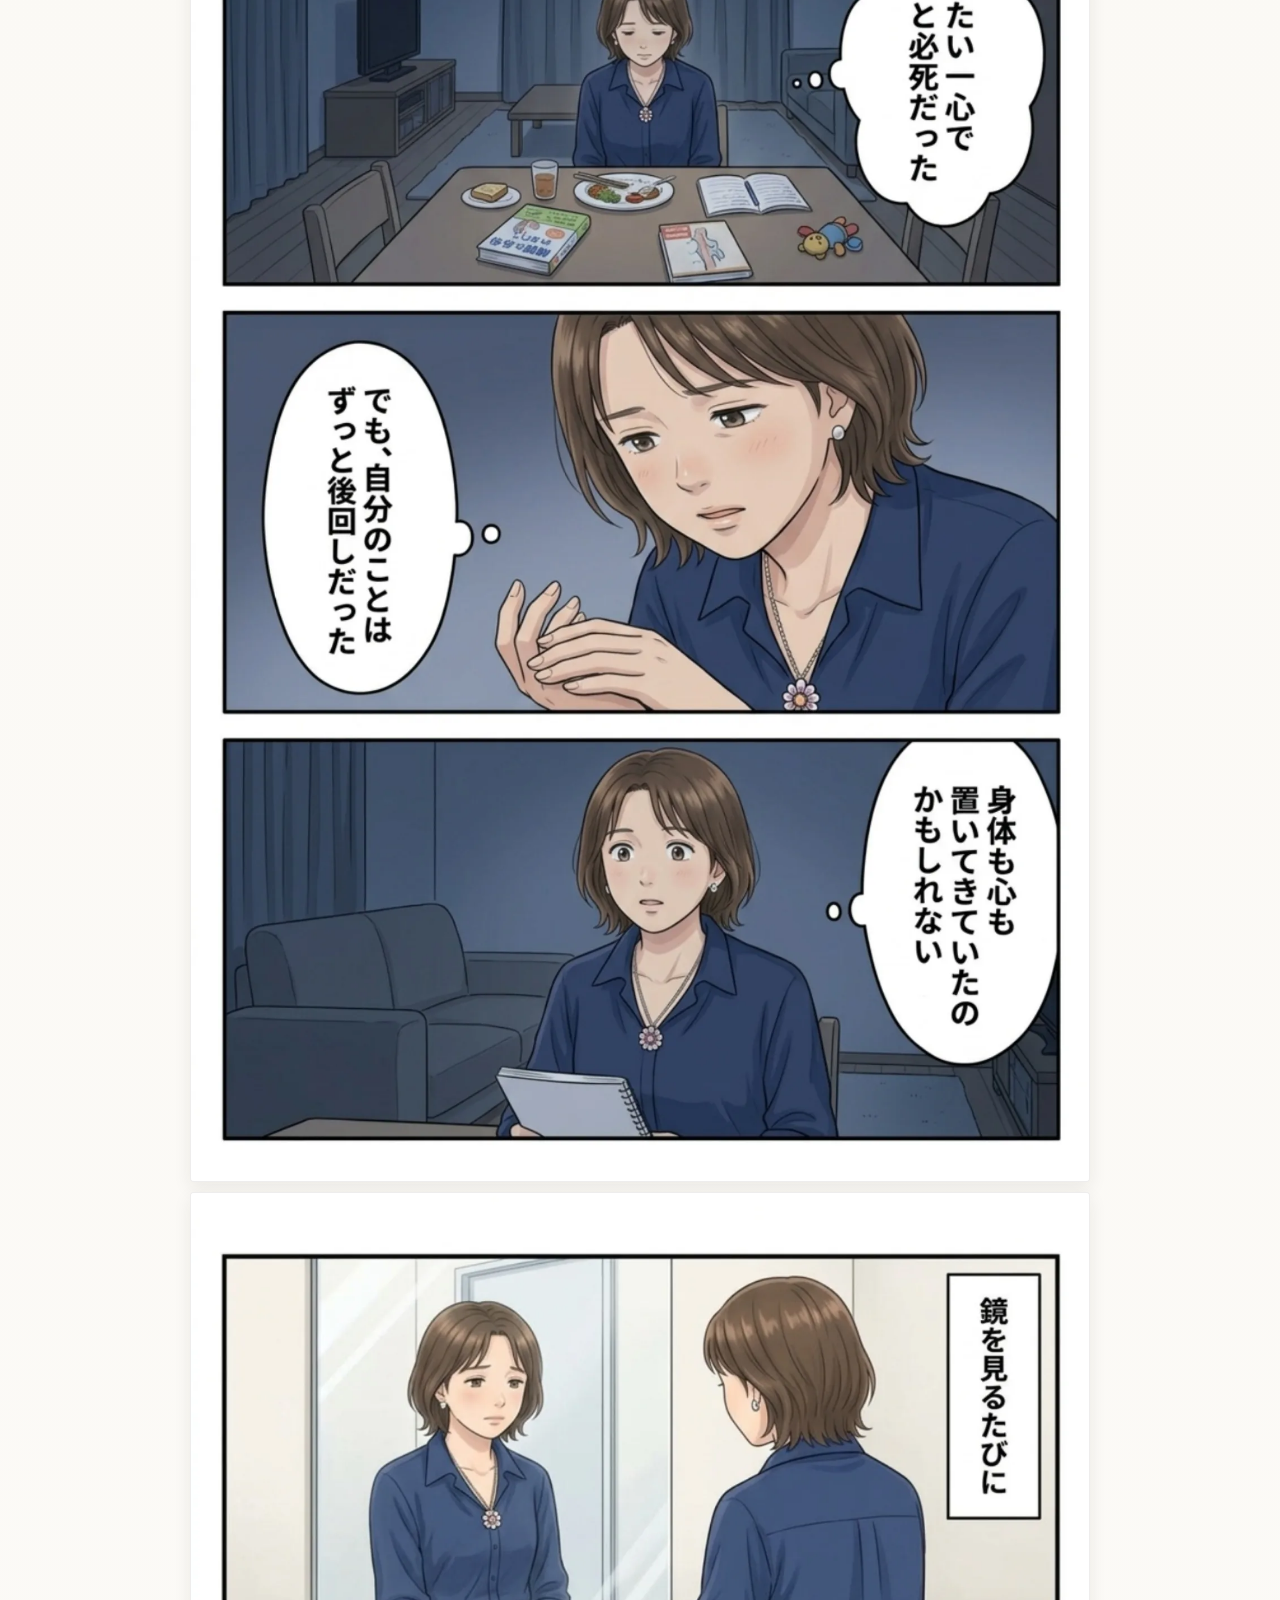
==== commit c54607ba: "Update again manga LP draft" ====
--- a/again/index.html
+++ b/again/index.html
@@ -3,29 +3,25 @@
 <head>
   <meta charset="utf-8">
   <meta name="viewport" content="width=device-width, initial-scale=1">
-  <title>女性の美しさを取り戻す | 申し込み案内</title>
-  <meta name="description" content="食事・姿勢・呼吸・バストケアを通じて、今の自分を整えていく120分の案内LPです。">
+  <title>女性の美しさを取り戻す | もう一度、自分を好きに戻るための120分</title>
+  <meta name="description" content="食事・姿勢・呼吸・バストケアを通して、今の自分を整えていく120分セミナーの確認用LPです。">
   <meta name="robots" content="noindex, nofollow">
+  <meta name="format-detection" content="telephone=no">
+  <meta http-equiv="Cache-Control" content="no-cache, no-store, must-revalidate">
+  <meta http-equiv="Pragma" content="no-cache">
+  <meta http-equiv="Expires" content="0">
   <link rel="stylesheet" href="style.css">
 </head>
 <body>
   <main class="page">
     <section class="hero" aria-labelledby="page-title">
       <h1 id="page-title" class="sr-only">女性の美しさを取り戻す</h1>
-      <img class="hero-image" src="assets/hero.webp" width="1672" height="941" alt="女性の美しさを取り戻す ファーストビュー" fetchpriority="high" decoding="async">
+      <img class="hero-image" src="assets/hero.webp" width="1672" height="941" alt="もう若くないから、と自分を諦めていませんか。女性の美しさを取り戻す、もう一度私を好きになる120分" fetchpriority="high" decoding="async">
     </section>
 
-    <section class="cta-band cta-band-first" aria-label="ファーストビュー直下の申し込み案内">
-      <div class="cta-mini-offer" aria-label="特別関係者割引価格">
-        <p class="cta-deadline">6月26日(金)23:59まで</p>
-        <p class="cta-price-line">
-          <span class="cta-regular-price">通常価格 4,000円</span>
-          <span class="price-arrow" aria-hidden="true">→</span>
-          <span class="cta-special-price">1,000円</span>
-        </p>
-        <p class="cta-price-note">特別関係者割引</p>
-      </div>
-      <a class="cta-button" href="#" aria-disabled="true">特別価格で申し込む</a>
+    <section class="intro-card" aria-label="確認用の案内">
+      <p>漫画LP初稿の確認用ページです</p>
+      <p>流れ・表現・エピソードの扱いを中心にご確認ください</p>
     </section>
 
     <section id="manga" class="manga-reader" aria-label="漫画本編">
@@ -41,23 +37,20 @@
       <img src="assets/manga/10.webp" width="1600" height="2400" alt="漫画本編 10ページ目" loading="lazy" decoding="async">
       <img src="assets/manga/11.webp" width="1600" height="2400" alt="漫画本編 11ページ目" loading="lazy" decoding="async">
       <img src="assets/manga/12.webp" width="1600" height="2400" alt="漫画本編 12ページ目" loading="lazy" decoding="async">
+      <img src="assets/manga/13.webp" width="1600" height="2400" alt="漫画本編 13ページ目" loading="lazy" decoding="async">
+      <img src="assets/manga/14.webp" width="1600" height="2400" alt="漫画本編 14ページ目" loading="lazy" decoding="async">
+      <img src="assets/manga/15.webp" width="1600" height="2400" alt="漫画本編 15ページ目" loading="lazy" decoding="async">
+      <img src="assets/manga/16.webp" width="1600" height="2400" alt="漫画本編 16ページ目" loading="lazy" decoding="async">
+      <img src="assets/manga/17.webp" width="1600" height="2400" alt="漫画本編 17ページ目" loading="lazy" decoding="async">
+      <img src="assets/manga/18.webp" width="1600" height="2400" alt="漫画本編 18ページ目" loading="lazy" decoding="async">
+      <img src="assets/manga/19.webp" width="1600" height="2400" alt="漫画本編 19ページ目" loading="lazy" decoding="async">
+      <img src="assets/manga/20.webp" width="1600" height="2400" alt="漫画本編 20ページ目" loading="lazy" decoding="async">
     </section>
 
-    <section class="section-card offer-card" aria-labelledby="offer-title">
-      <p class="section-label">Special Offer</p>
-      <h2 id="offer-title">特別関係者割引のご案内</h2>
-      <p class="offer-copy">食事・姿勢・呼吸・バストケアを通じて<br>今の自分を整えていく120分レッスンです。</p>
-      <div class="price-card" aria-label="価格">
-        <p class="price-label">6月26日(金)23:59まで</p>
-        <p class="price-row">
-          <span class="regular-price">通常価格 <span>4,000円</span></span>
-          <span class="price-arrow" aria-hidden="true">→</span>
-          <span class="special-price">1,000円</span>
-        </p>
-        <p class="price-note">特別関係者割引</p>
-      </div>
-      <a class="cta-button" href="#" aria-disabled="true">特別価格で申し込む</a>
-      <p class="notice">フォームURLが確定したら、このボタンに設定します。</p>
+    <section class="closing-card" aria-label="最終案内">
+      <p class="closing-label">確認後に設定</p>
+      <p class="closing-title">お申し込み導線は、フォームURL確定後に反映します</p>
+      <p class="closing-text">現在はクライアント確認用のため、価格・日程・申込フォームは掲載していません。</p>
     </section>
   </main>
 </body>
--- a/again/style.css
+++ b/again/style.css
@@ -1,15 +1,12 @@
 :root {
   color-scheme: light;
-  --bg: #f7f5ef;
+  --bg: #f7f3eb;
   --paper: #ffffff;
-  --ink: #222831;
-  --muted: #667085;
-  --line: #ded8cc;
-  --accent: #0f766e;
-  --accent-dark: #115e59;
-  --cta: #d94f2b;
-  --cta-dark: #a83a20;
-  --shadow: 0 16px 42px rgba(34, 40, 49, 0.12);
+  --ink: #2b211a;
+  --muted: #75685e;
+  --line: #e5d8c7;
+  --accent: #c95b48;
+  --shadow: 0 16px 42px rgba(43, 33, 26, 0.12);
 }
 
 * {
@@ -22,25 +19,16 @@
 
 body {
   margin: 0;
-  background: linear-gradient(180deg, #fff 0, var(--bg) 420px, #fff 100%);
+  background: linear-gradient(180deg, #fffaf3 0, var(--bg) 480px, #fff 100%);
   color: var(--ink);
   font-family: -apple-system, BlinkMacSystemFont, "Hiragino Sans", "Yu Gothic", "YuGothic", "Noto Sans JP", sans-serif;
   line-height: 1.75;
-}
-
-a {
-  color: inherit;
 }
 
 .page {
   width: min(100%, 920px);
   margin: 0 auto;
   padding: 10px 10px 56px;
-}
-
-.hero {
-  padding: 0;
-  text-align: center;
 }
 
 .sr-only {
@@ -55,17 +43,8 @@
   border: 0;
 }
 
-h1,
-h2,
-p {
-  overflow-wrap: anywhere;
-}
-
-h1 {
-  margin: 0;
-  font-size: clamp(30px, 8vw, 50px);
-  line-height: 1.14;
-  letter-spacing: 0;
+.hero {
+  text-align: center;
 }
 
 .hero-image,
@@ -77,316 +56,94 @@
 }
 
 .hero-image {
-  border-radius: 6px;
+  border-radius: 8px;
   box-shadow: var(--shadow);
 }
 
-.cta-band {
+.intro-card,
+.closing-card {
   margin: 18px 0;
-  padding: 18px;
-  border: 1px solid rgba(15, 118, 110, 0.18);
+  padding: 16px 18px;
+  border: 1px solid var(--line);
   border-radius: 8px;
-  background: var(--paper);
+  background: rgba(255, 255, 255, 0.94);
   text-align: center;
-  box-shadow: 0 8px 24px rgba(34, 40, 49, 0.08);
+  box-shadow: 0 8px 24px rgba(43, 33, 26, 0.08);
 }
 
-.cta-note {
-  margin: 0 0 12px;
-  color: var(--ink);
-  font-weight: 800;
-  text-align: center;
+.intro-card p,
+.closing-card p {
+  margin: 0;
 }
 
-.cta-note-sub {
-  margin-top: -6px;
-  color: var(--muted);
-}
-
-.cta-mini-offer {
-  margin: 0 auto 16px;
-  padding: 12px 14px 14px;
-  border: 2px solid rgba(217, 79, 43, 0.22);
-  border-radius: 8px;
-  background: #fff8f4;
-}
-
-.cta-deadline {
-  margin: 0 0 6px;
-  color: var(--cta-dark);
-  font-size: 15px;
-  font-weight: 900;
-  line-height: 1.4;
-}
-
-.cta-price-line {
-  display: flex;
-  flex-wrap: wrap;
-  align-items: center;
-  justify-content: center;
-  gap: 4px 16px;
-  margin: 0;
-  line-height: 1.2;
-}
-
-.cta-regular-price {
-  position: relative;
-  display: inline-block;
-  padding: 2px 6px;
-  color: var(--muted);
-  font-size: 15px;
+.intro-card p:first-child,
+.closing-title {
   font-weight: 900;
 }
 
-.cta-regular-price::before,
-.cta-regular-price::after {
-  content: "";
-  position: absolute;
-  left: 0;
-  top: 50%;
-  width: 100%;
-  height: 4px;
-  border-radius: 999px;
-  background: rgba(168, 58, 32, 0.92);
-}
-
-.cta-regular-price::before {
-  transform: rotate(8deg);
-}
-
-.cta-regular-price::after {
-  transform: rotate(-8deg);
-}
-
-.cta-special-price {
-  color: var(--cta-dark);
-  font-size: clamp(36px, 10vw, 52px);
-  font-weight: 900;
-  line-height: 1;
-}
-
-.price-arrow {
-  color: var(--cta-dark);
-  font-size: 18px;
-  font-weight: 900;
-  line-height: 1;
-}
-
-.cta-price-note {
-  margin: 4px 0 0;
-  color: var(--cta-dark);
-  font-size: 15px;
-  font-weight: 900;
-  line-height: 1.4;
-}
-
-.cta-button {
-  display: inline-flex;
-  align-items: center;
-  justify-content: center;
-  width: min(100%, 430px);
-  min-height: 58px;
-  padding: 14px 22px;
-  border-radius: 8px;
-  background: linear-gradient(180deg, var(--cta), var(--cta-dark));
-  color: #fff;
-  font-size: 18px;
-  font-weight: 900;
-  text-decoration: none;
-  box-shadow: 0 4px 0 #812d19, 0 10px 22px rgba(168, 58, 32, 0.16);
-}
-
-.cta-button:focus-visible {
-  outline: 4px solid rgba(15, 118, 110, 0.32);
-  outline-offset: 4px;
+.intro-card p + p,
+.closing-text {
+  margin-top: 4px;
+  color: var(--muted);
+  font-size: 14px;
 }
 
 .manga-reader {
   display: grid;
-  gap: 8px;
+  gap: 10px;
   margin: 0 auto;
 }
 
 .manga-reader img {
-  border: 1px solid rgba(34, 40, 49, 0.08);
+  border: 1px solid rgba(43, 33, 26, 0.08);
   border-radius: 4px;
-  box-shadow: 0 6px 18px rgba(34, 40, 49, 0.08);
+  box-shadow: 0 6px 18px rgba(43, 33, 26, 0.08);
 }
 
-.section-card {
-  margin: 28px 0 18px;
-  padding: 24px 20px;
-  border: 1px solid var(--line);
-  border-radius: 8px;
-  background: rgba(255, 255, 255, 0.94);
+.closing-card {
+  margin-top: 24px;
 }
 
-.section-label {
-  margin: 0 0 6px;
-  color: var(--accent-dark);
-  font-size: 12px;
-  font-weight: 900;
-  letter-spacing: 0;
-  text-transform: uppercase;
-}
-
-h2 {
-  margin: 0 0 10px;
-  font-size: clamp(22px, 6vw, 34px);
-  line-height: 1.24;
-  letter-spacing: 0;
-}
-
-.plain-list {
-  margin: 14px 0 0;
-  padding: 0;
-  list-style: none;
-}
-
-.plain-list li {
-  position: relative;
-  margin: 10px 0;
-  padding: 12px 12px 12px 38px;
-  border-radius: 8px;
-  background: #f3faf8;
-  font-weight: 800;
-}
-
-.plain-list li::before {
-  content: "";
-  position: absolute;
-  left: 14px;
-  top: 19px;
-  width: 10px;
-  height: 10px;
+.closing-label {
+  display: inline-block;
+  margin-bottom: 8px !important;
+  padding: 3px 10px;
   border-radius: 999px;
-  background: var(--accent);
-}
-
-.offer-card {
-  text-align: center;
-}
-
-.offer-copy {
-  margin: 0 auto 16px;
-  max-width: 32em;
-  color: var(--muted);
-  font-weight: 700;
-}
-
-.price-card {
-  margin: 18px auto 18px;
-  padding: 18px;
-  border: 2px solid rgba(217, 79, 43, 0.28);
-  border-radius: 8px;
-  background: #fff8f4;
-}
-
-.price-label {
-  margin: 0 0 8px;
-  color: var(--cta-dark);
-  font-size: 15px;
-  font-weight: 900;
-}
-
-.price-row {
-  display: flex;
-  flex-wrap: wrap;
-  align-items: baseline;
-  justify-content: center;
-  gap: 8px 16px;
-  margin: 0;
-}
-
-.price-row .price-arrow {
-  font-size: clamp(22px, 6vw, 34px);
-}
-
-.regular-price {
-  position: relative;
-  display: inline-block;
-  color: var(--muted);
-  font-size: 16px;
-  font-weight: 900;
-  padding: 2px 6px;
-}
-
-.regular-price::before,
-.regular-price::after {
-  content: "";
-  position: absolute;
-  left: 0;
-  top: 50%;
-  width: 100%;
-  height: 3px;
-  border-radius: 999px;
-  background: var(--cta-dark);
-}
-
-.regular-price::before {
-  transform: rotate(9deg);
-}
-
-.regular-price::after {
-  transform: rotate(-9deg);
-}
-
-.special-price {
-  color: var(--cta-dark);
-  font-size: clamp(42px, 13vw, 72px);
-  font-weight: 900;
-  line-height: 1;
-}
-
-.price-note {
-  margin: 8px 0 0;
-  color: var(--cta-dark);
-  font-size: 18px;
-  font-weight: 900;
-}
-
-.details-grid {
-  display: grid;
-  gap: 10px;
-  margin: 16px 0 0;
-}
-
-.details-grid div {
-  display: grid;
-  gap: 4px;
-  padding: 14px;
-  border: 1px solid rgba(34, 40, 49, 0.08);
-  border-radius: 8px;
-  background: #fffdf8;
-}
-
-.details-grid dt {
-  color: var(--muted);
+  background: #fff0ea;
+  color: var(--accent);
   font-size: 12px;
   font-weight: 900;
 }
 
-.details-grid dd {
-  margin: 0;
-  font-weight: 800;
+.closing-title {
+  font-size: clamp(18px, 5vw, 24px);
+  line-height: 1.45;
 }
 
-.notice {
-  margin: 12px 0 0;
-  color: var(--muted);
-  font-size: 12px;
-}
+@media (max-width: 640px) {
+  .page {
+    padding: 0 0 36px;
+  }
 
-@media (min-width: 820px) {
-  .page {
-    padding-top: 30px;
+  .hero-image {
+    border-radius: 0;
+    box-shadow: none;
+  }
+
+  .intro-card,
+  .closing-card {
+    margin: 12px 10px;
+    padding: 14px;
   }
 
   .manga-reader {
-    gap: 12px;
+    gap: 6px;
   }
 
-  .details-grid {
-    grid-template-columns: repeat(2, minmax(0, 1fr));
+  .manga-reader img {
+    border-left: 0;
+    border-right: 0;
+    border-radius: 0;
+    box-shadow: none;
   }
 }
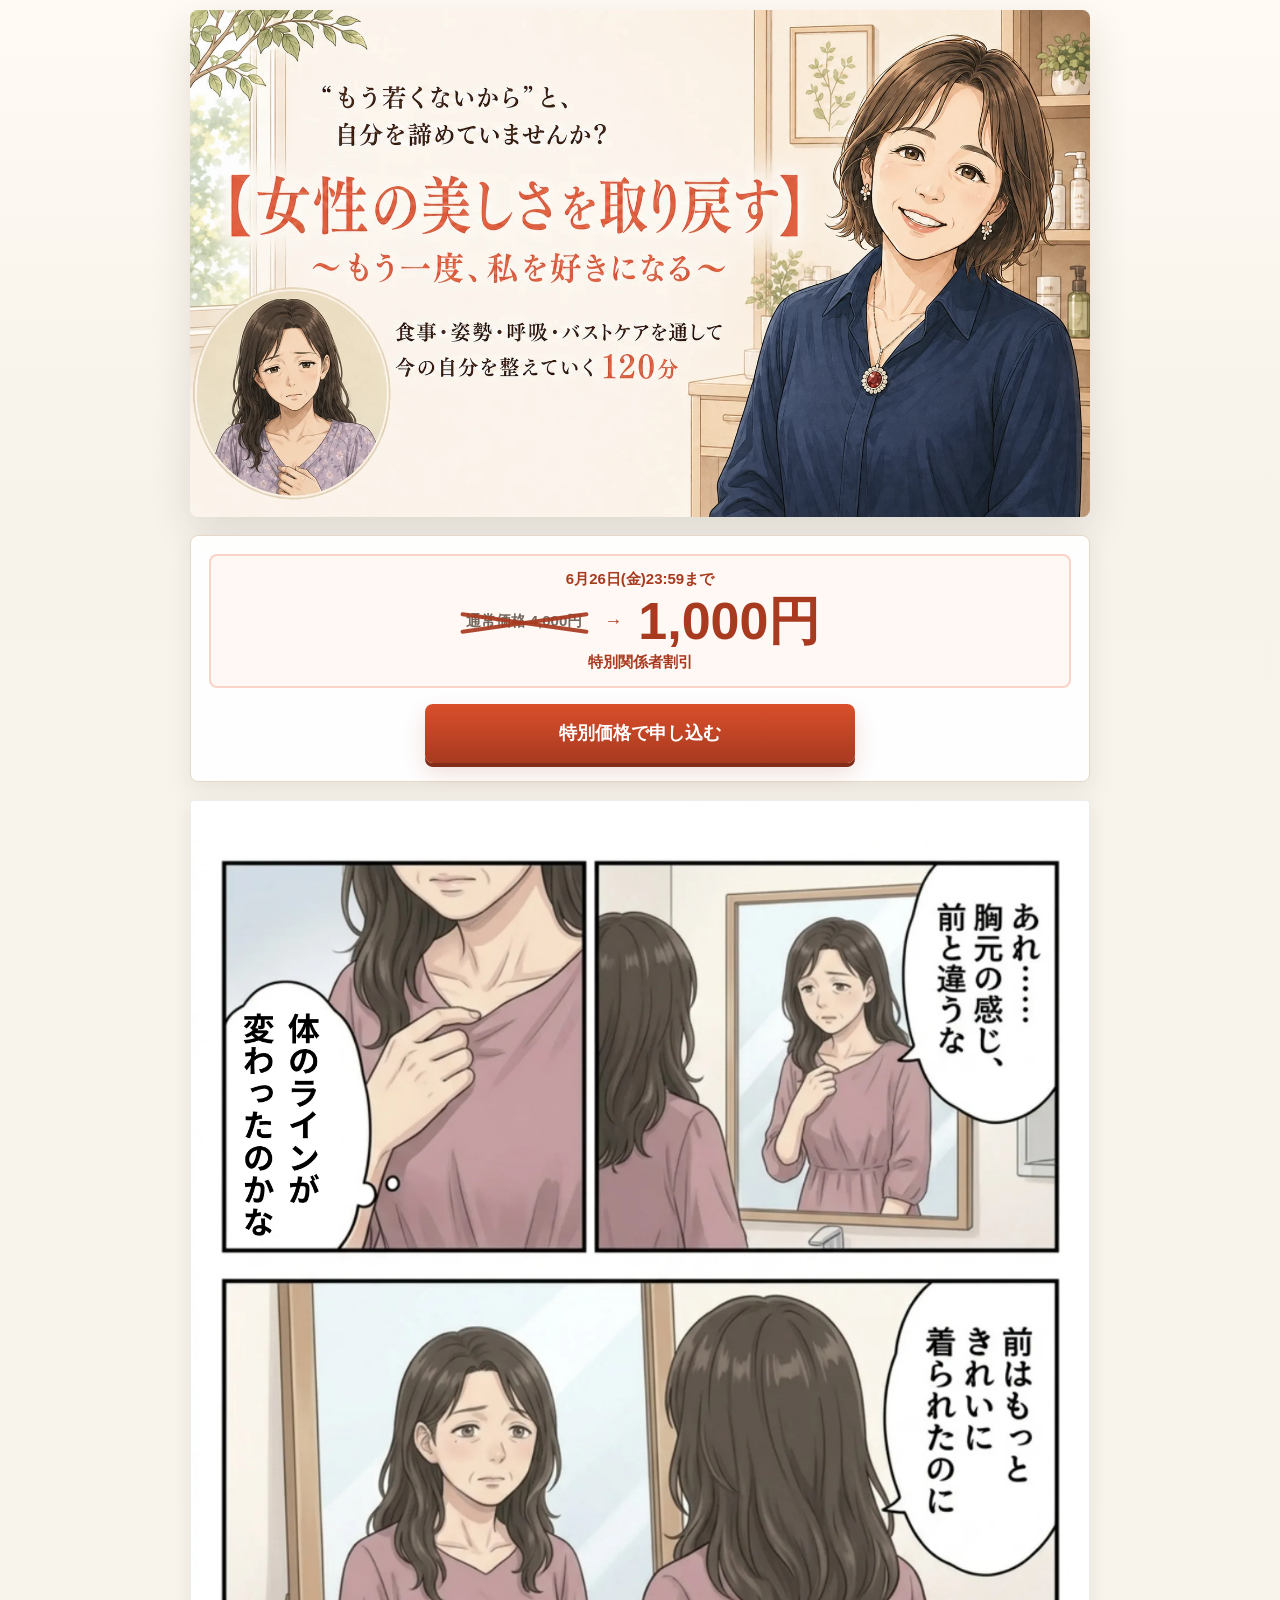
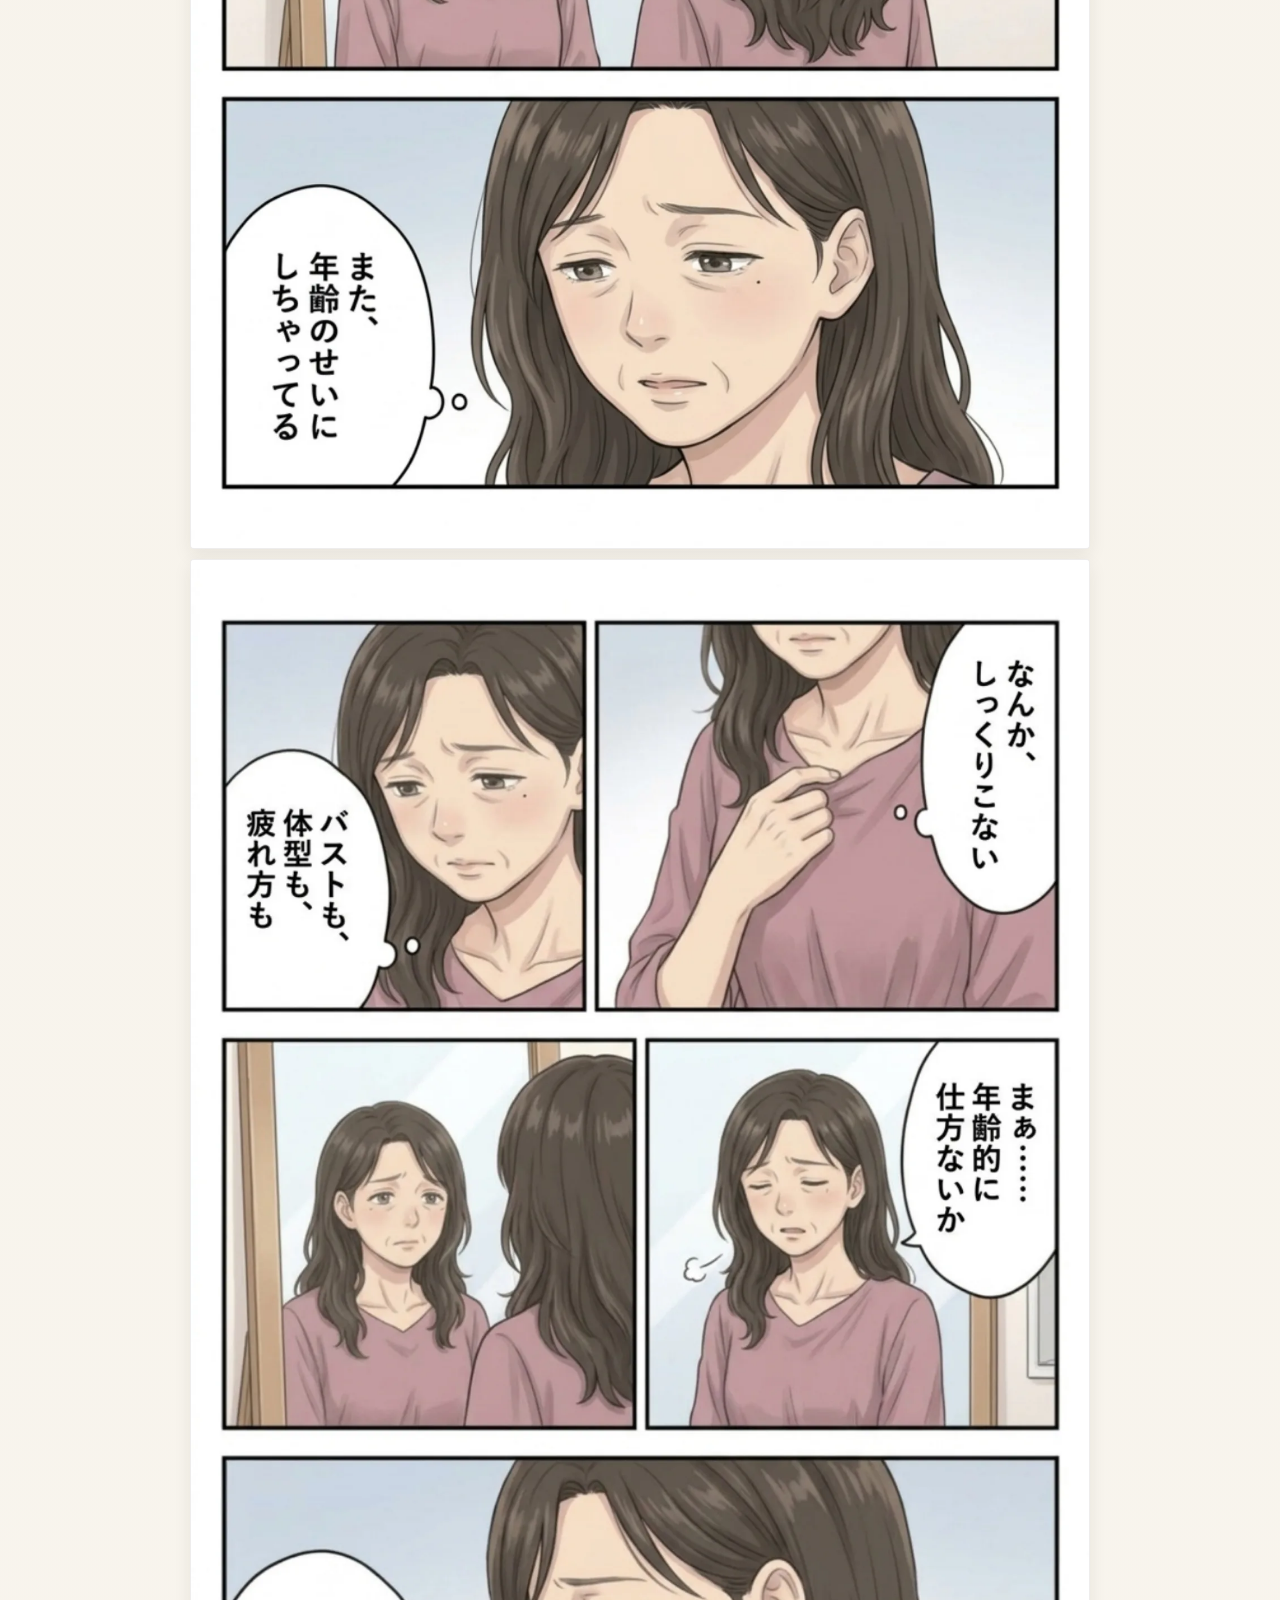
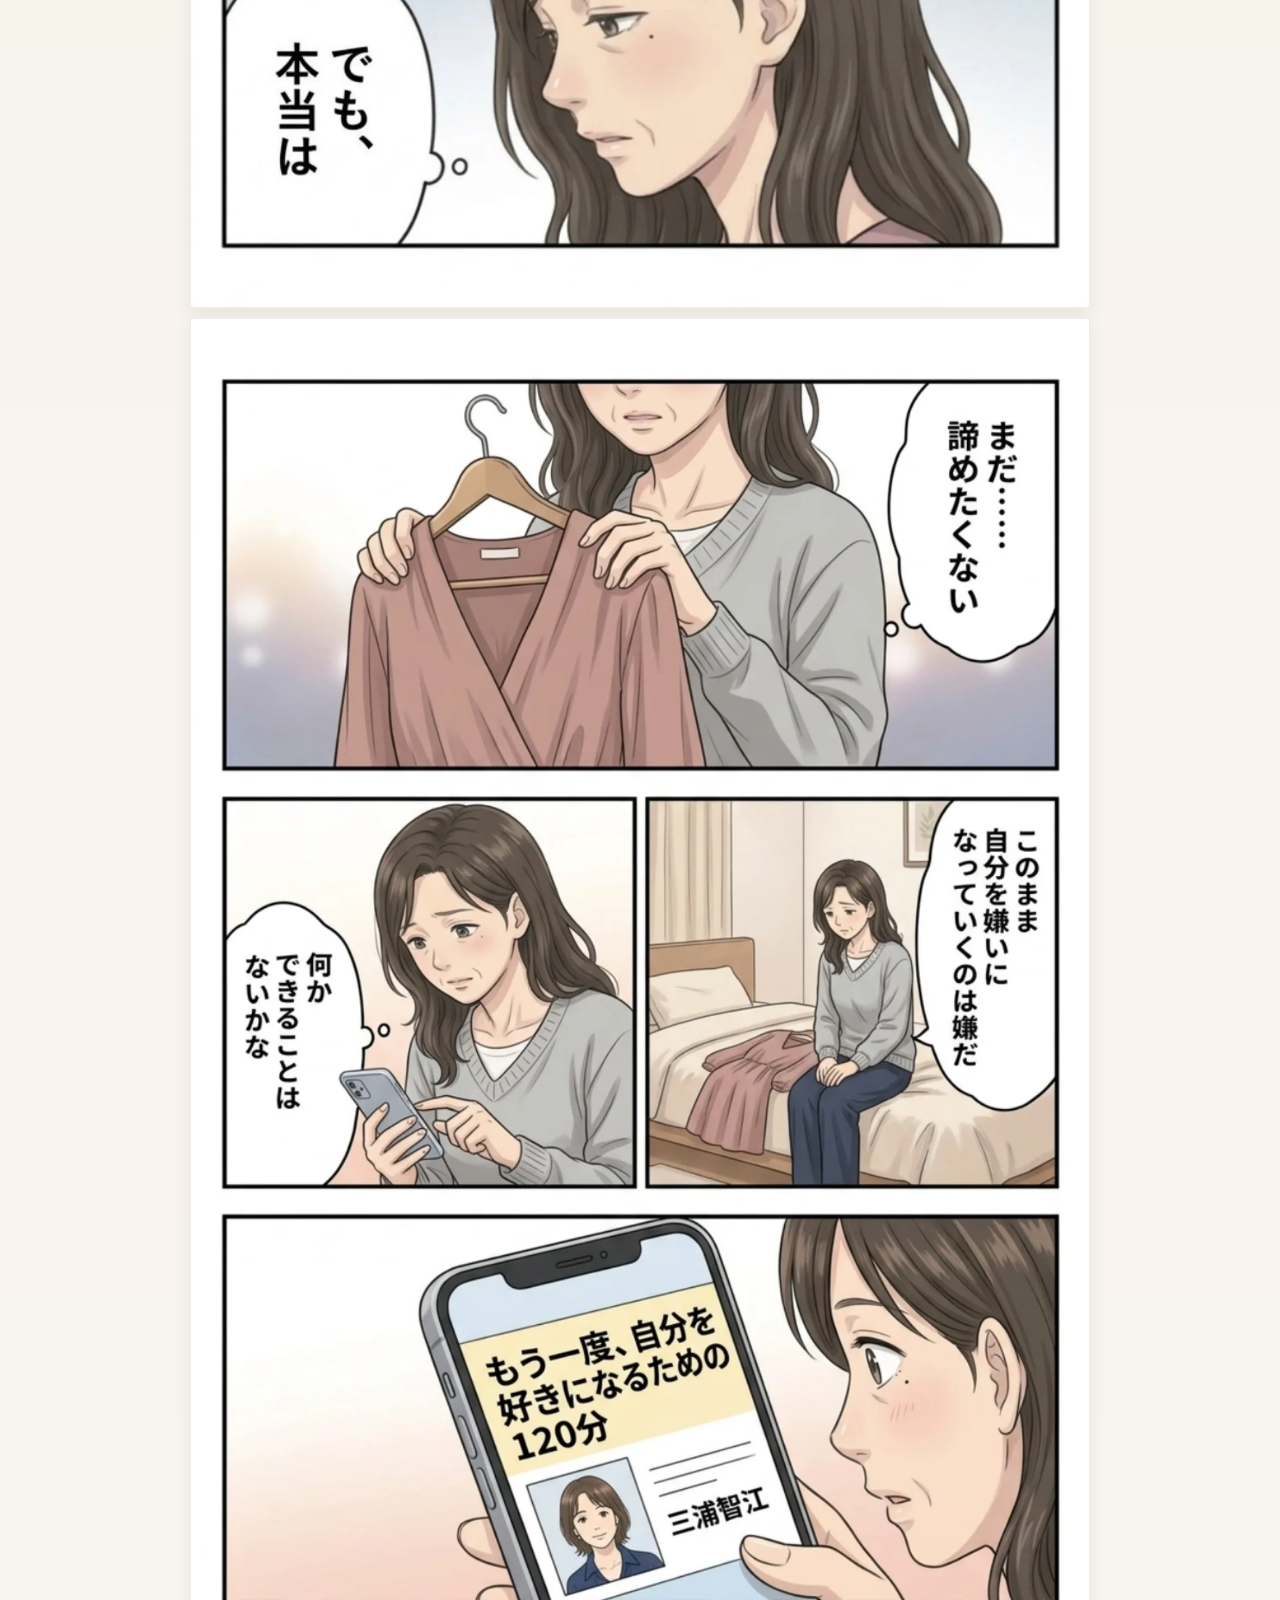
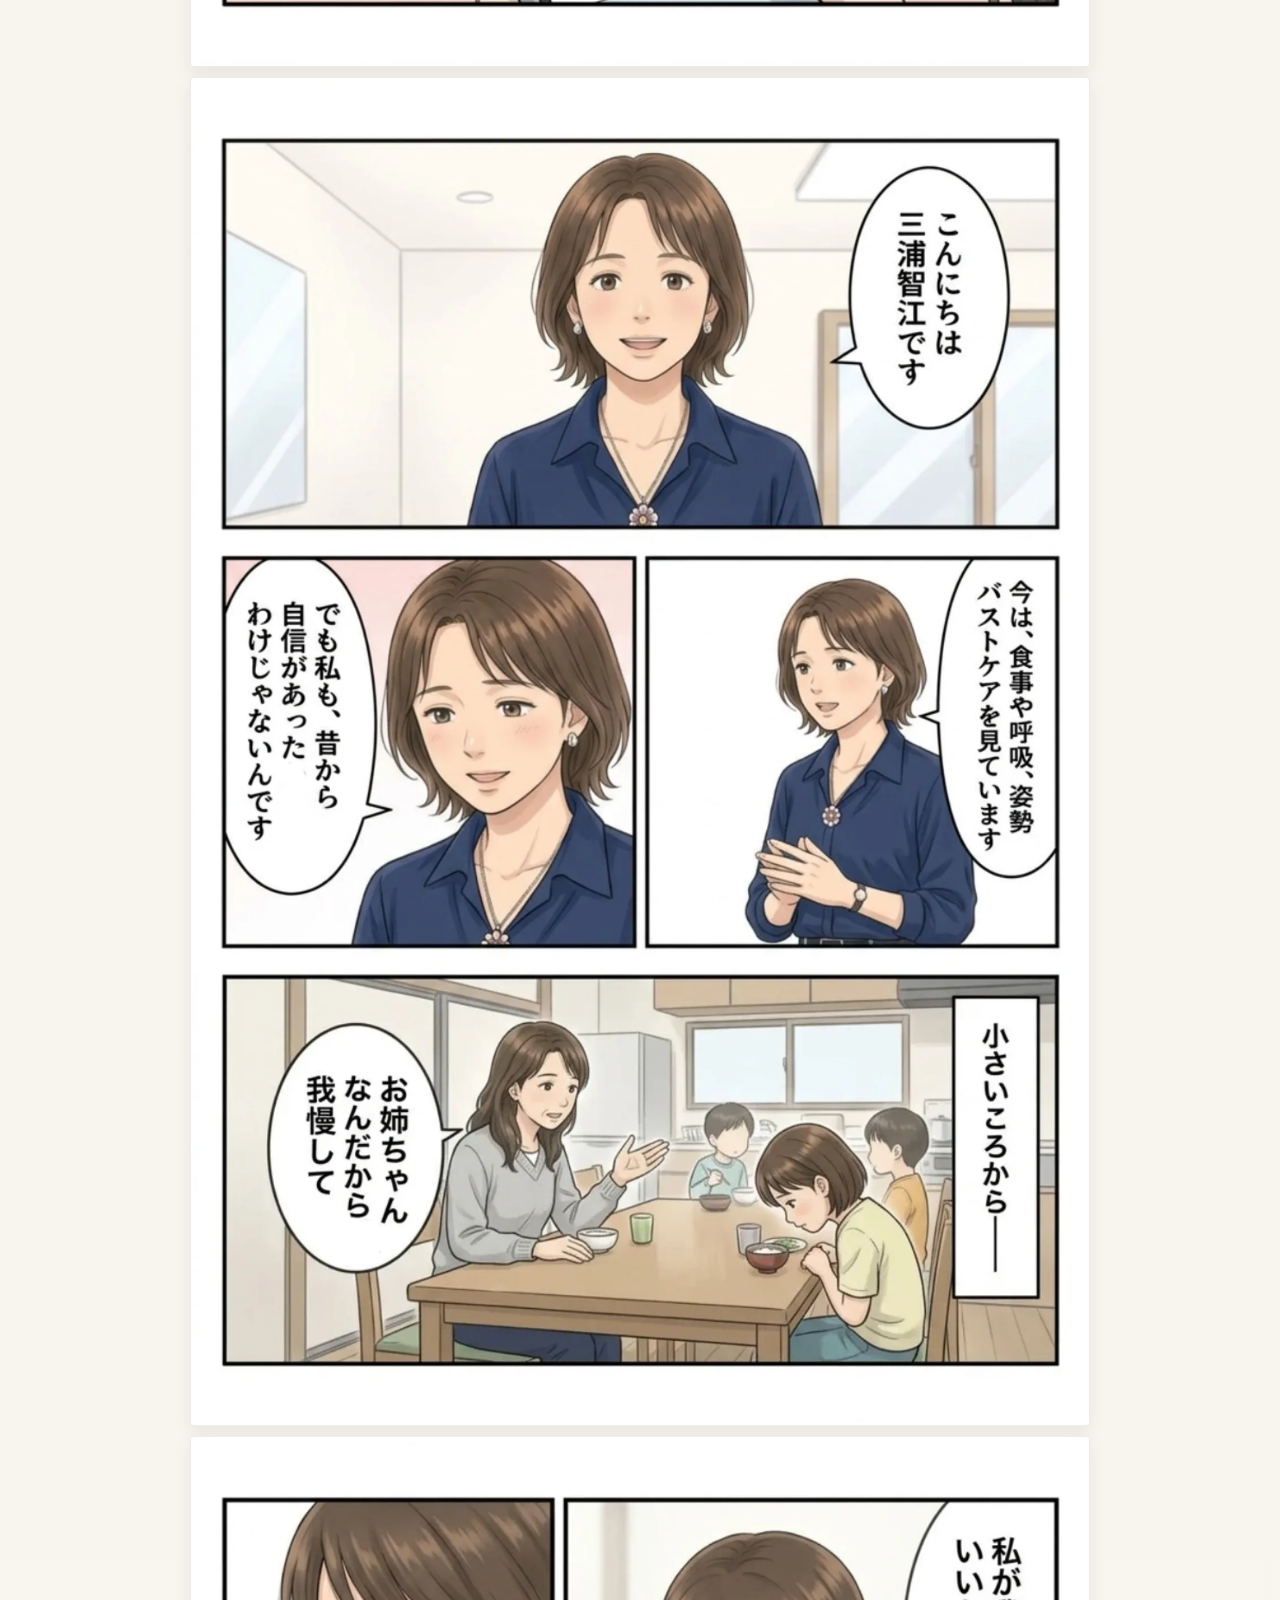
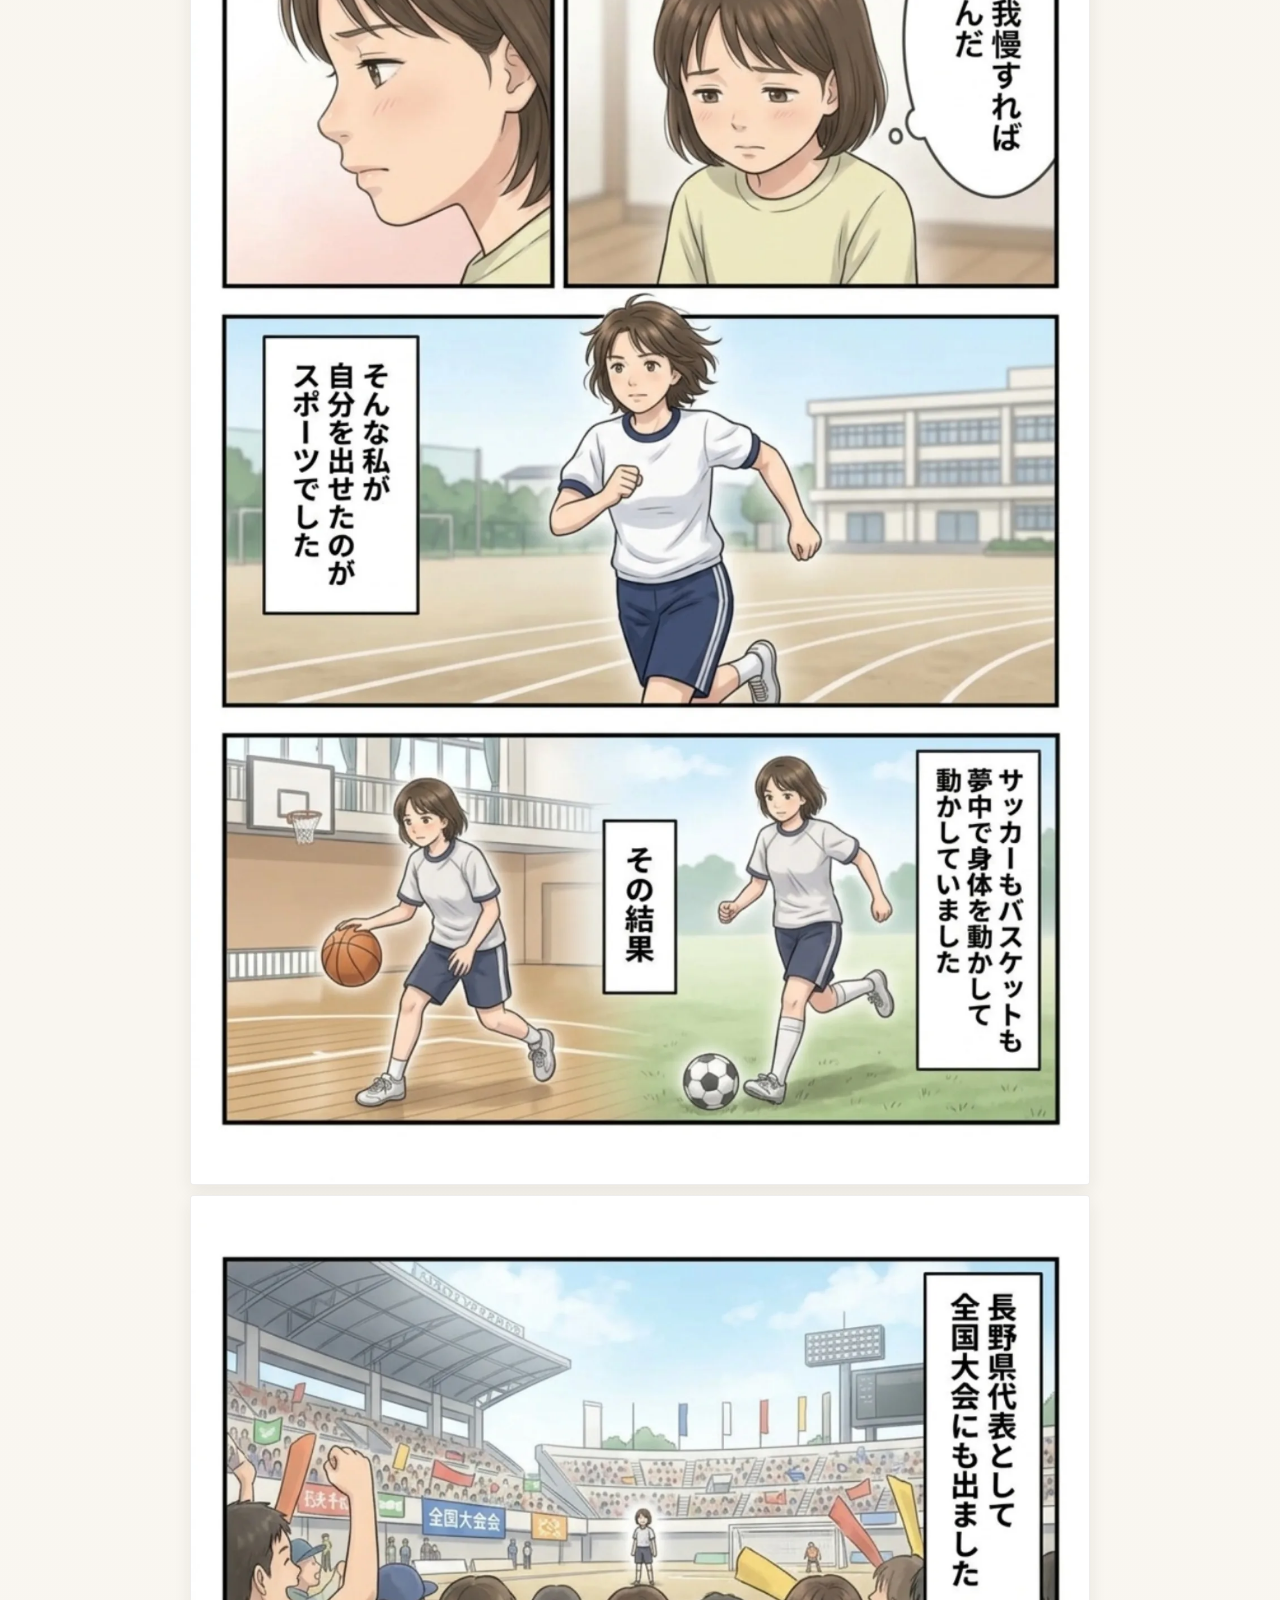
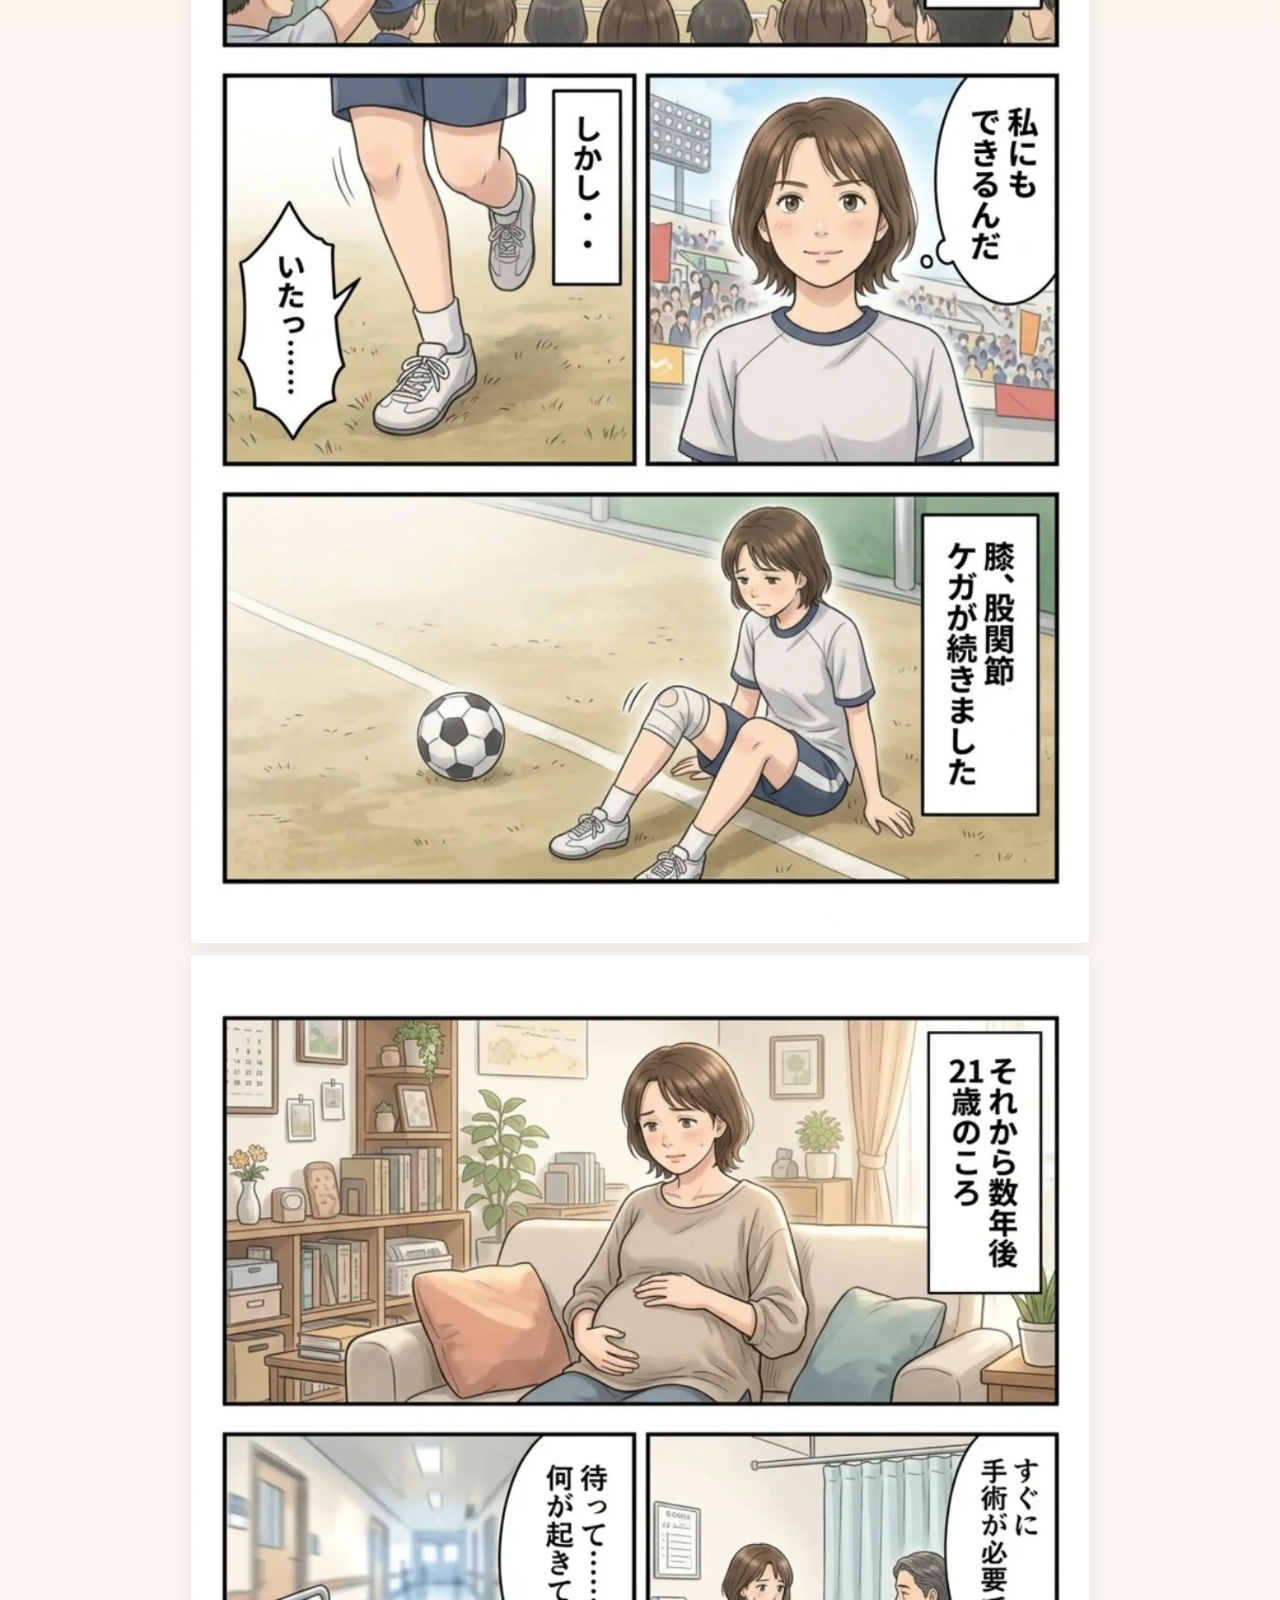
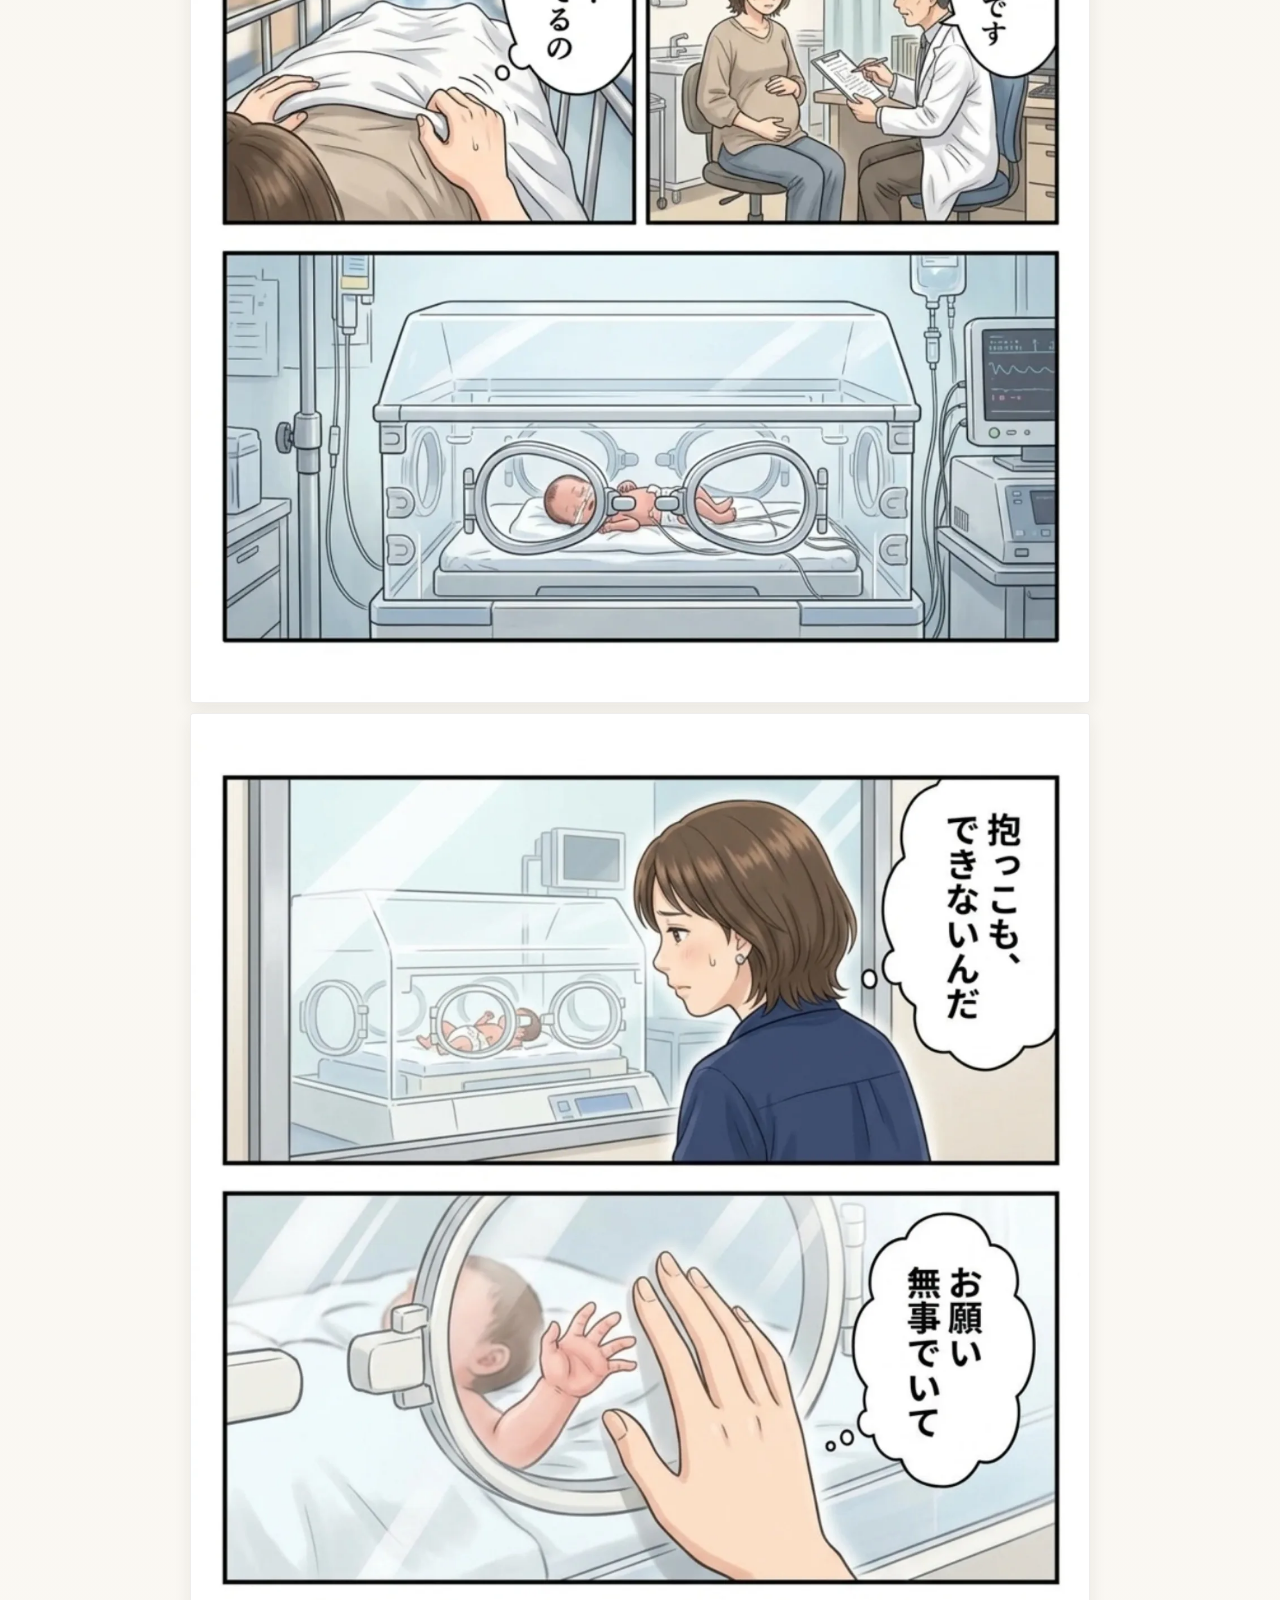
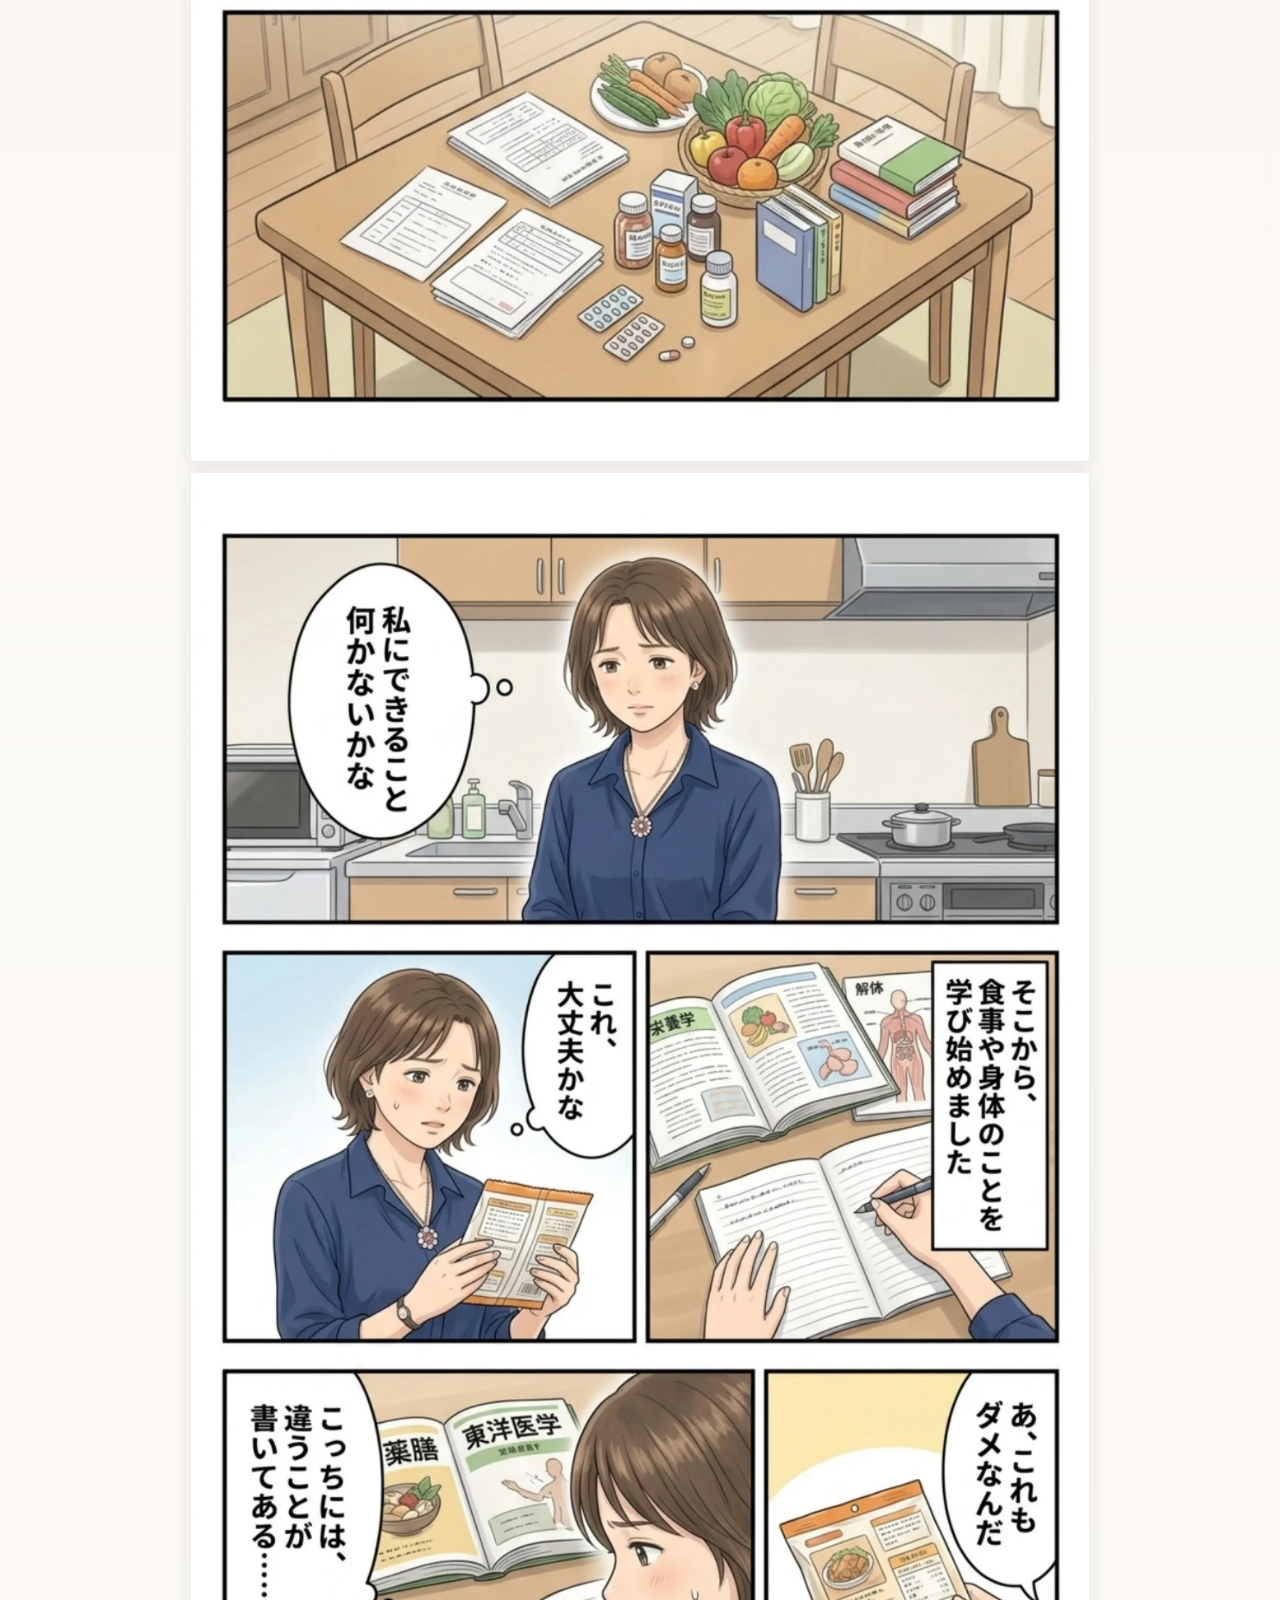
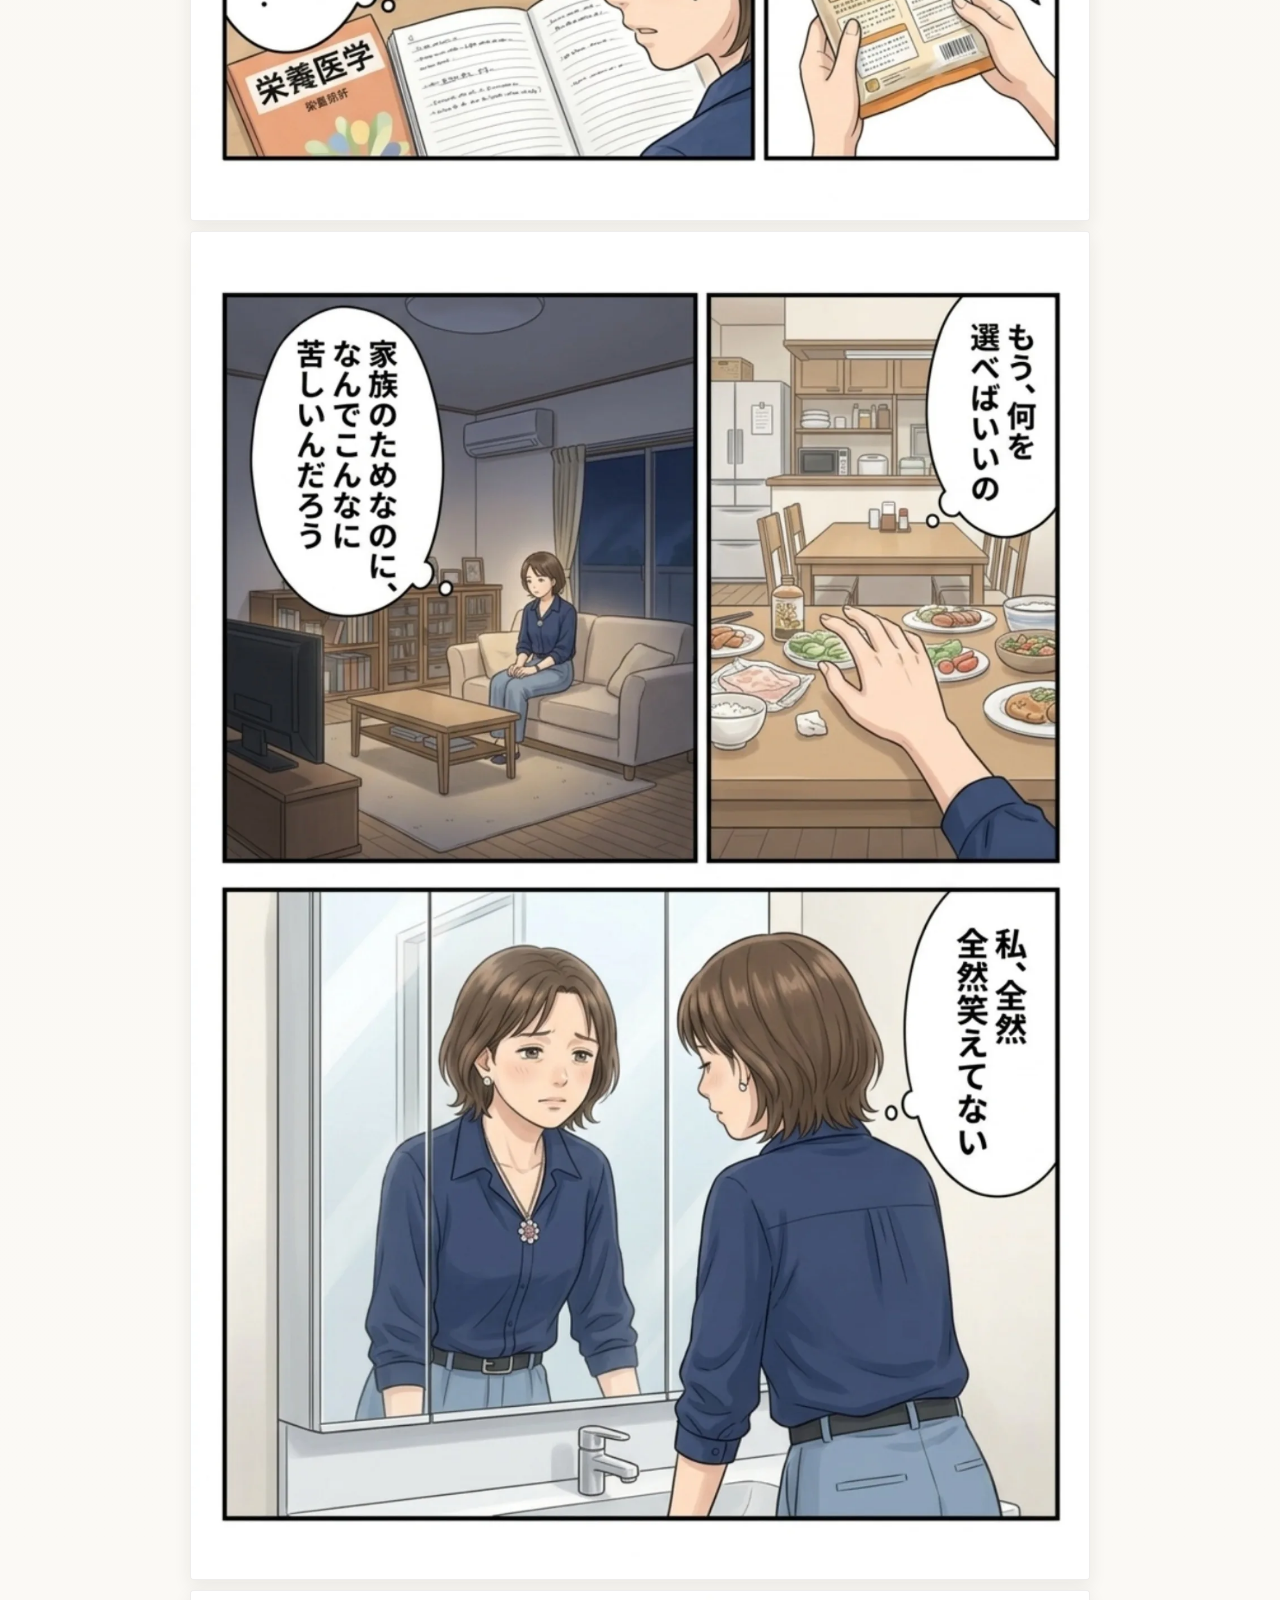
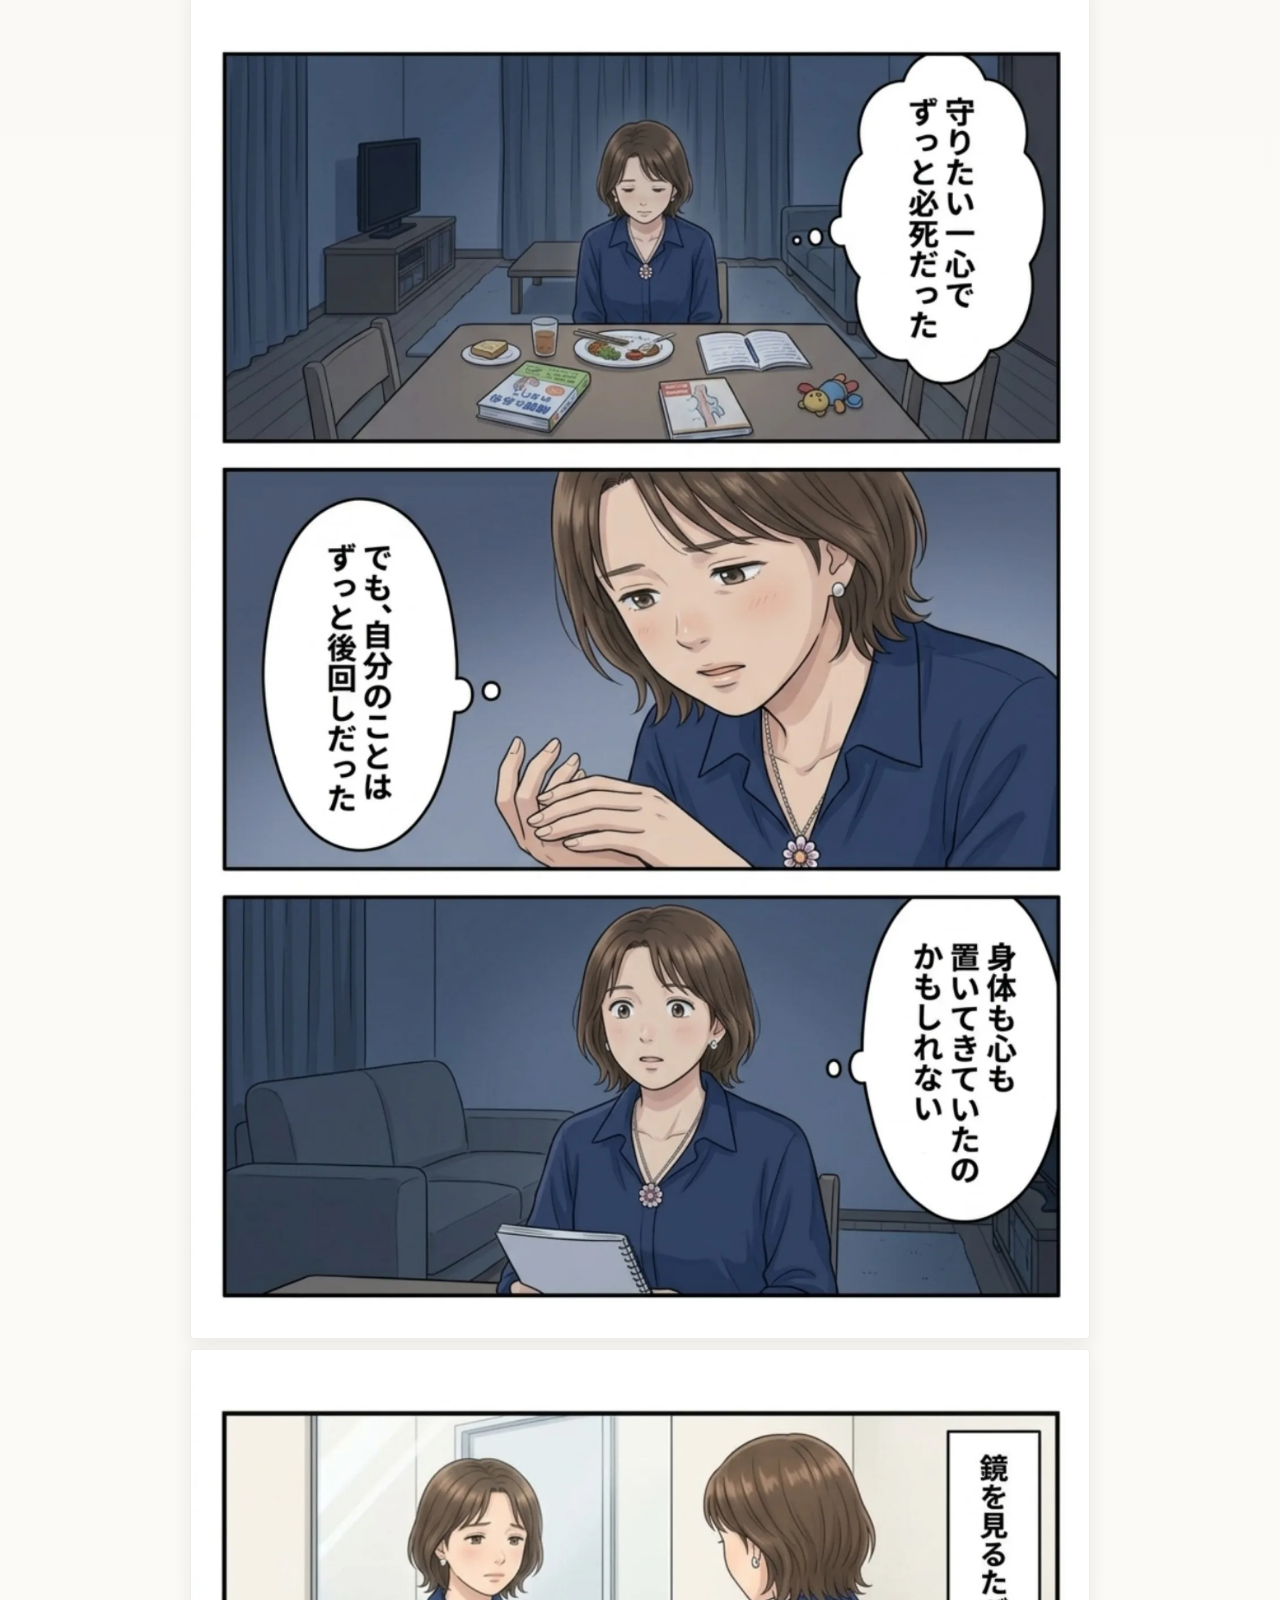
==== commit 6975d4be: "Restore special offer CTA on again LP" ====
--- a/again/index.html
+++ b/again/index.html
@@ -19,9 +19,17 @@
       <img class="hero-image" src="assets/hero.webp" width="1672" height="941" alt="もう若くないから、と自分を諦めていませんか。女性の美しさを取り戻す、もう一度私を好きになる120分" fetchpriority="high" decoding="async">
     </section>
 
-    <section class="intro-card" aria-label="確認用の案内">
-      <p>漫画LP初稿の確認用ページです</p>
-      <p>流れ・表現・エピソードの扱いを中心にご確認ください</p>
+    <section class="cta-band" aria-label="特別価格の案内">
+      <div class="cta-mini-offer" aria-label="特別関係者割引価格">
+        <p class="cta-deadline">6月26日(金)23:59まで</p>
+        <p class="cta-price-line">
+          <span class="cta-regular-price">通常価格 4,000円</span>
+          <span class="price-arrow" aria-hidden="true">→</span>
+          <span class="cta-special-price">1,000円</span>
+        </p>
+        <p class="cta-price-note">特別関係者割引</p>
+      </div>
+      <a class="cta-button" href="#" aria-disabled="true">特別価格で申し込む</a>
     </section>
 
     <section id="manga" class="manga-reader" aria-label="漫画本編">
@@ -48,9 +56,10 @@
     </section>
 
     <section class="closing-card" aria-label="最終案内">
-      <p class="closing-label">確認後に設定</p>
-      <p class="closing-title">お申し込み導線は、フォームURL確定後に反映します</p>
-      <p class="closing-text">現在はクライアント確認用のため、価格・日程・申込フォームは掲載していません。</p>
+      <p class="closing-label">6月26日(金)23:59まで</p>
+      <p class="closing-title">通常価格 4,000円 → 特別価格 1,000円</p>
+      <a class="cta-button" href="#" aria-disabled="true">特別価格で申し込む</a>
+      <p class="closing-text">フォームURLが確定したら、このボタンに設定します。</p>
     </section>
   </main>
 </body>
--- a/again/style.css
+++ b/again/style.css
@@ -6,6 +6,8 @@
   --muted: #75685e;
   --line: #e5d8c7;
   --accent: #c95b48;
+  --cta: #d94f2b;
+  --cta-dark: #a83a20;
   --shadow: 0 16px 42px rgba(43, 33, 26, 0.12);
 }
 
@@ -60,10 +62,10 @@
   box-shadow: var(--shadow);
 }
 
-.intro-card,
+.cta-band,
 .closing-card {
   margin: 18px 0;
-  padding: 16px 18px;
+  padding: 18px;
   border: 1px solid var(--line);
   border-radius: 8px;
   background: rgba(255, 255, 255, 0.94);
@@ -71,21 +73,111 @@
   box-shadow: 0 8px 24px rgba(43, 33, 26, 0.08);
 }
 
-.intro-card p,
 .closing-card p {
   margin: 0;
 }
 
-.intro-card p:first-child,
 .closing-title {
   font-weight: 900;
 }
 
-.intro-card p + p,
 .closing-text {
-  margin-top: 4px;
+  margin-top: 12px;
   color: var(--muted);
   font-size: 14px;
+}
+
+.cta-mini-offer {
+  margin: 0 auto 16px;
+  padding: 12px 14px 14px;
+  border: 2px solid rgba(217, 79, 43, 0.22);
+  border-radius: 8px;
+  background: #fff8f4;
+}
+
+.cta-deadline {
+  margin: 0 0 6px;
+  color: var(--cta-dark);
+  font-size: 15px;
+  font-weight: 900;
+  line-height: 1.4;
+}
+
+.cta-price-line {
+  display: flex;
+  flex-wrap: wrap;
+  align-items: center;
+  justify-content: center;
+  gap: 4px 16px;
+  margin: 0;
+  line-height: 1.2;
+}
+
+.cta-regular-price {
+  position: relative;
+  display: inline-block;
+  padding: 2px 6px;
+  color: var(--muted);
+  font-size: 15px;
+  font-weight: 900;
+}
+
+.cta-regular-price::before,
+.cta-regular-price::after {
+  content: "";
+  position: absolute;
+  left: 0;
+  top: 50%;
+  width: 100%;
+  height: 4px;
+  border-radius: 999px;
+  background: rgba(168, 58, 32, 0.92);
+}
+
+.cta-regular-price::before {
+  transform: rotate(8deg);
+}
+
+.cta-regular-price::after {
+  transform: rotate(-8deg);
+}
+
+.cta-special-price {
+  color: var(--cta-dark);
+  font-size: clamp(36px, 10vw, 52px);
+  font-weight: 900;
+  line-height: 1;
+}
+
+.price-arrow {
+  color: var(--cta-dark);
+  font-size: 18px;
+  font-weight: 900;
+  line-height: 1;
+}
+
+.cta-price-note {
+  margin: 4px 0 0;
+  color: var(--cta-dark);
+  font-size: 15px;
+  font-weight: 900;
+  line-height: 1.4;
+}
+
+.cta-button {
+  display: inline-flex;
+  align-items: center;
+  justify-content: center;
+  width: min(100%, 430px);
+  min-height: 58px;
+  padding: 14px 22px;
+  border-radius: 8px;
+  background: linear-gradient(180deg, var(--cta), var(--cta-dark));
+  color: #fff;
+  font-size: 18px;
+  font-weight: 900;
+  text-decoration: none;
+  box-shadow: 0 4px 0 #812d19, 0 10px 22px rgba(168, 58, 32, 0.16);
 }
 
 .manga-reader {
@@ -130,7 +222,7 @@
     box-shadow: none;
   }
 
-  .intro-card,
+  .cta-band,
   .closing-card {
     margin: 12px 10px;
     padding: 14px;
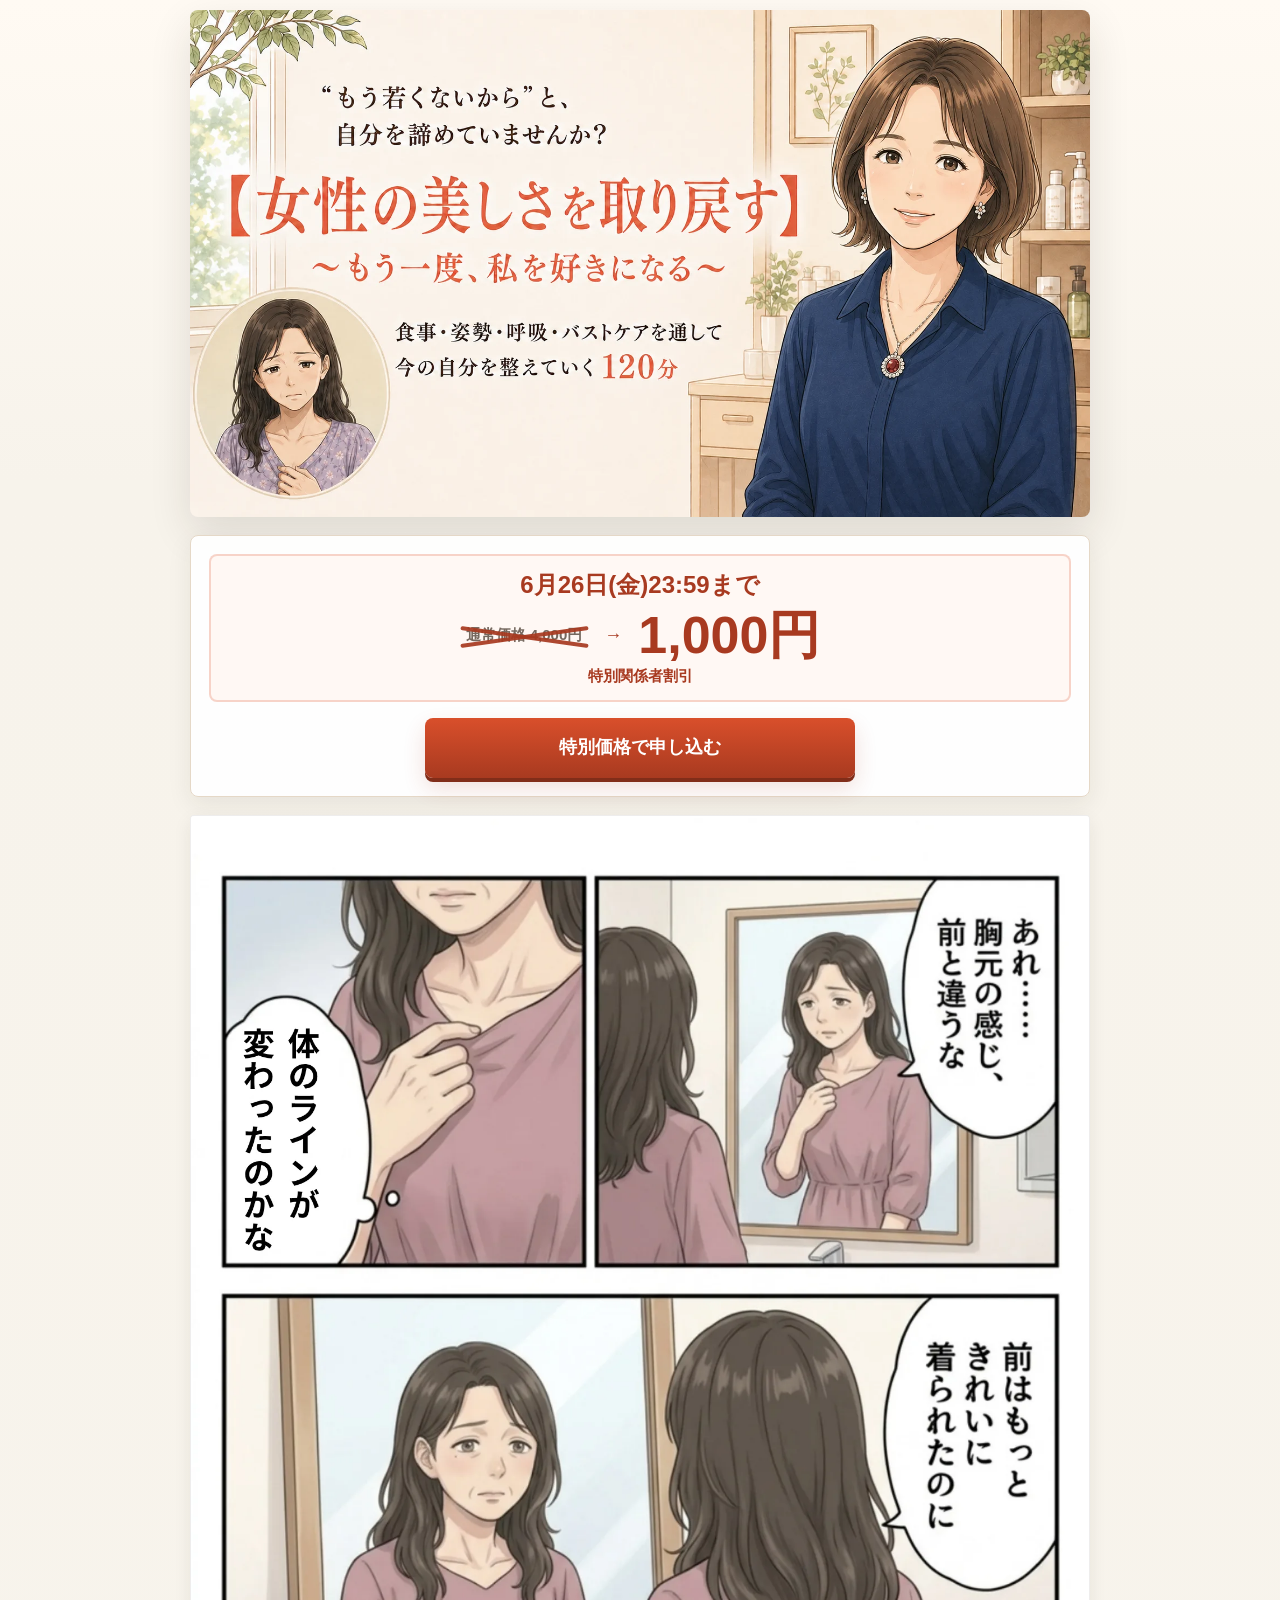
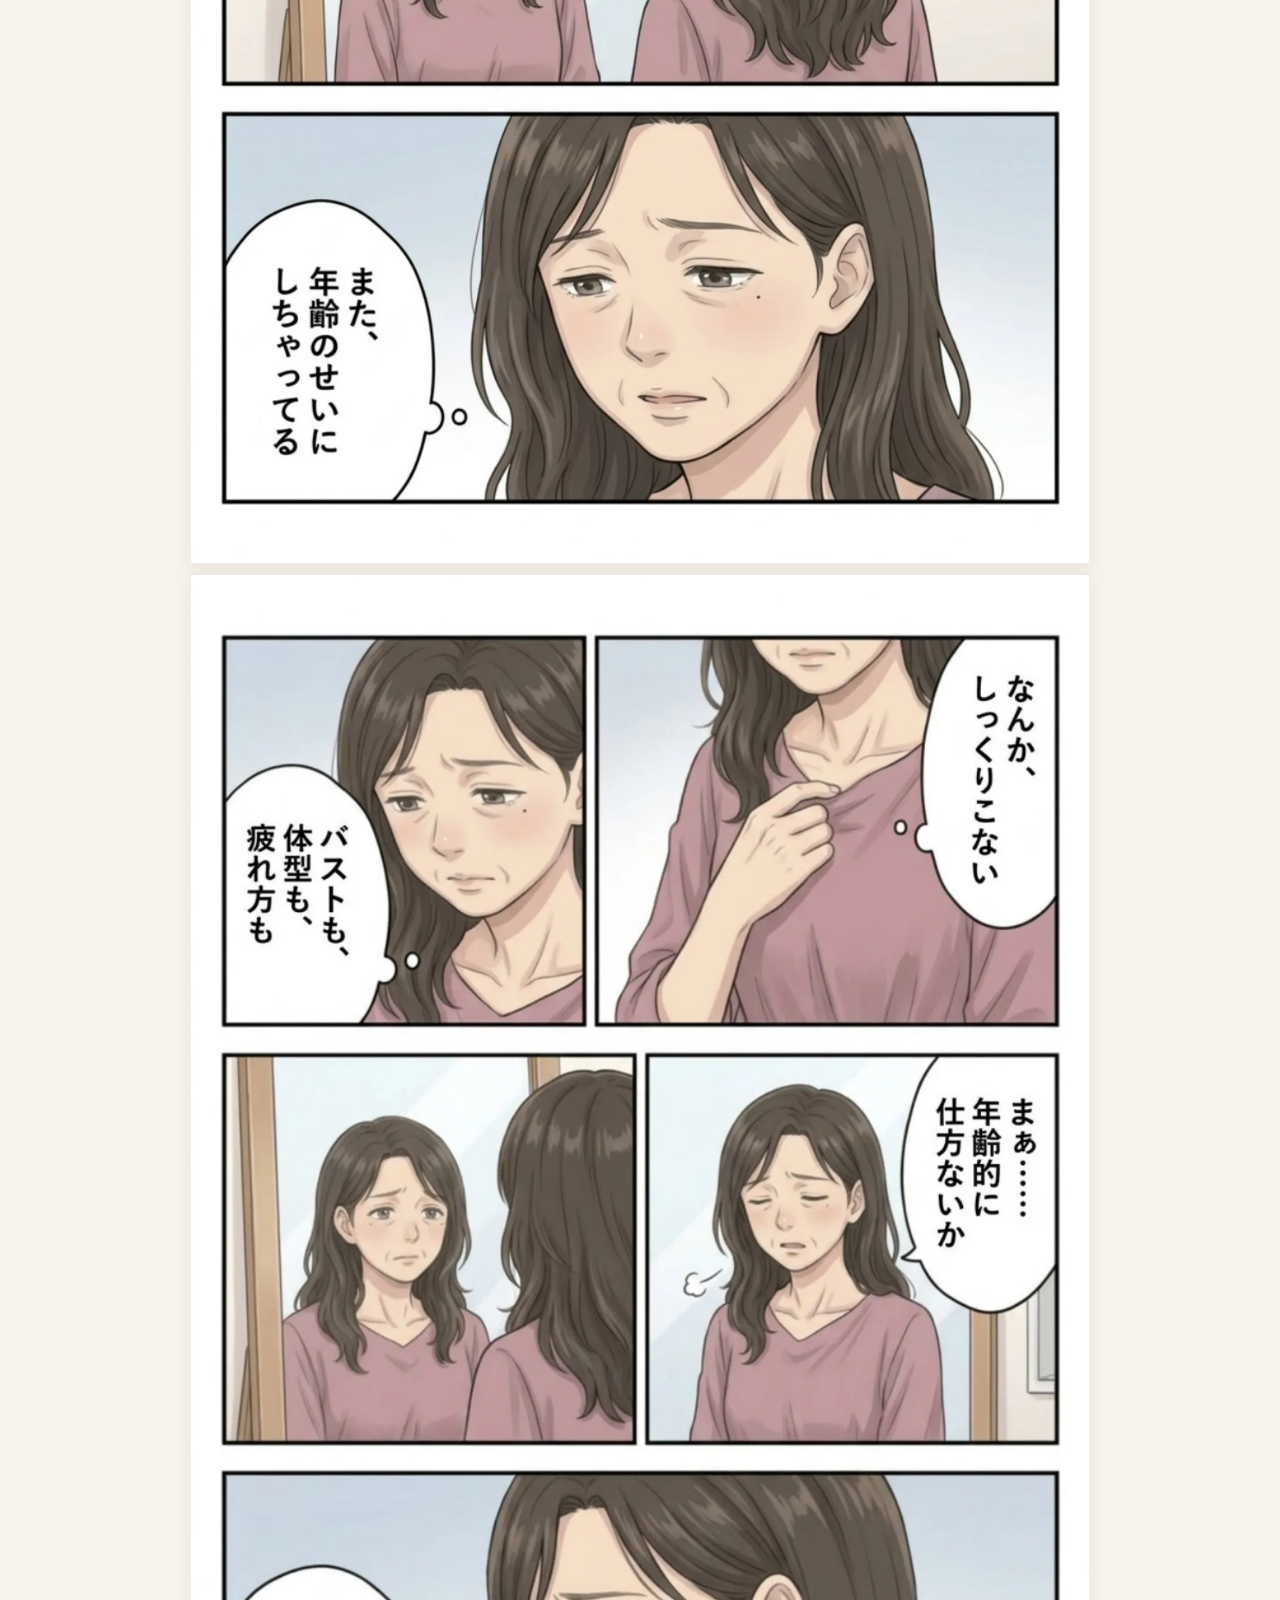
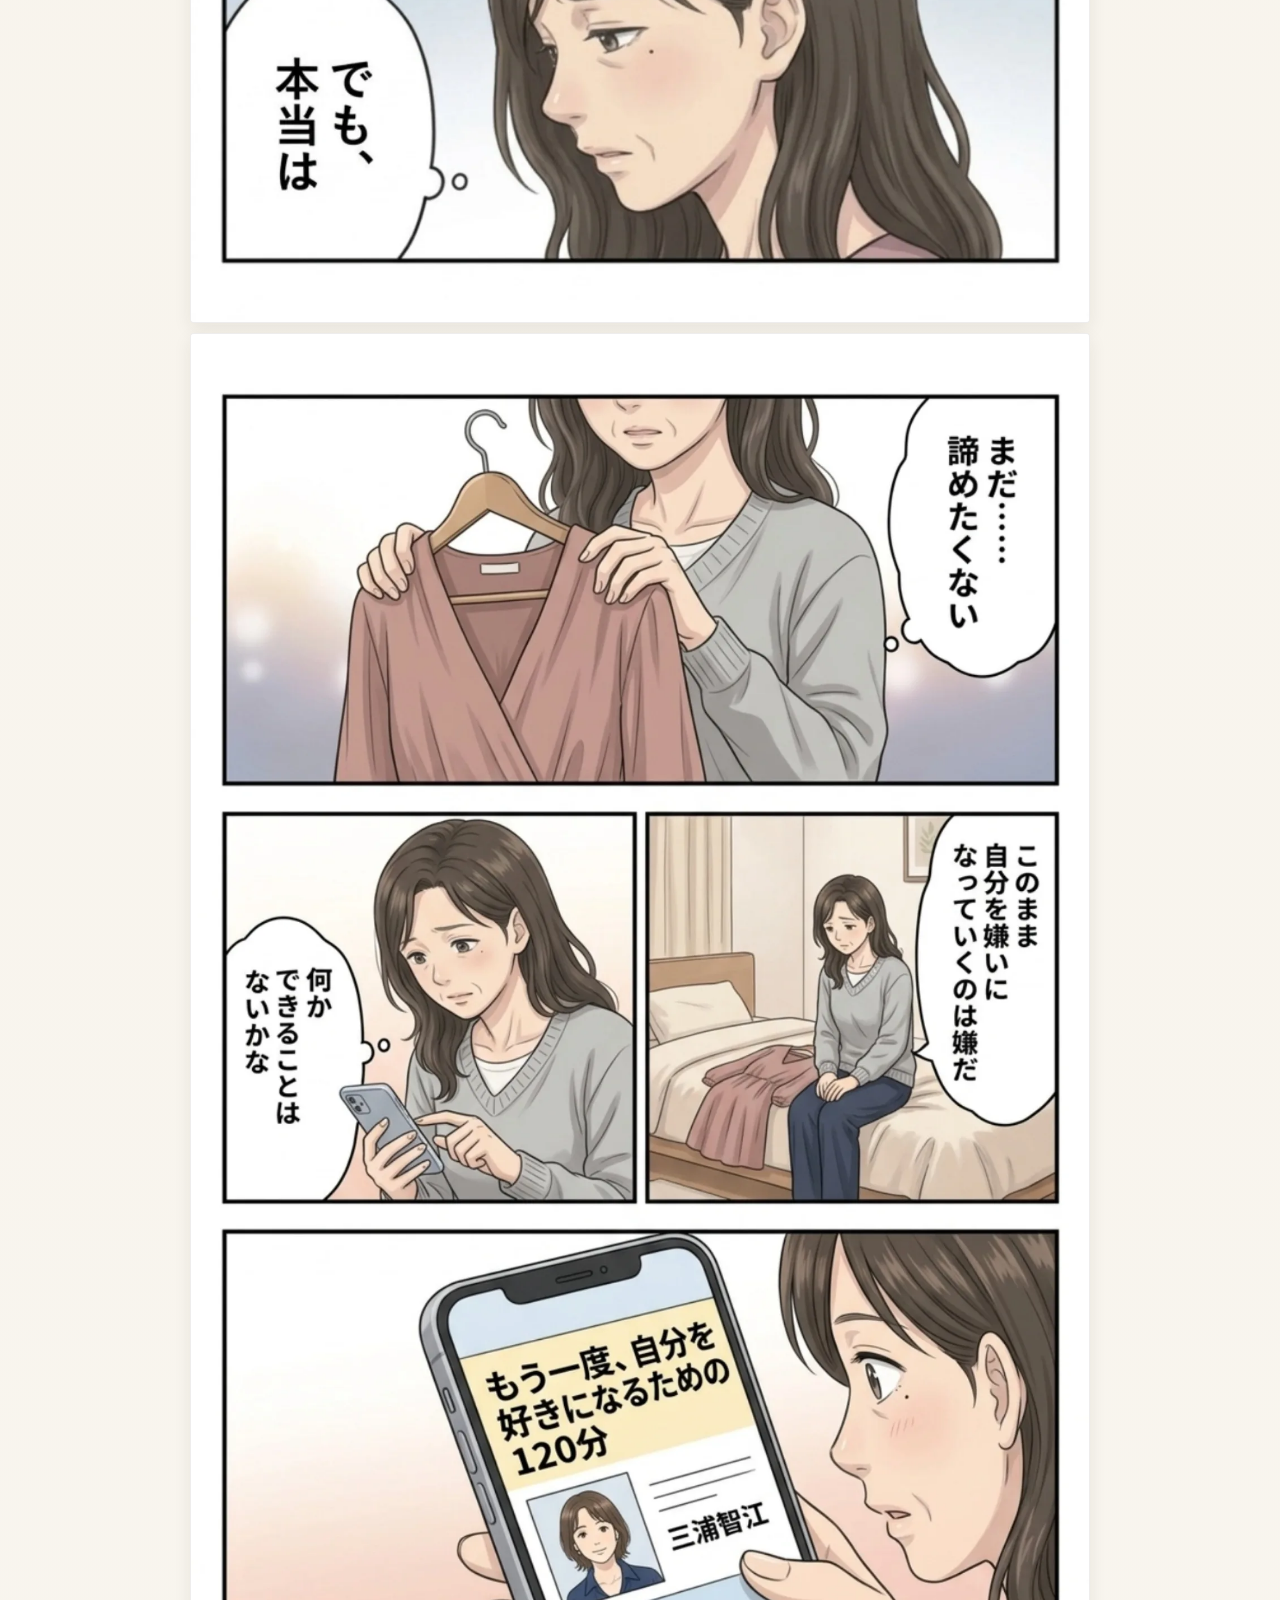
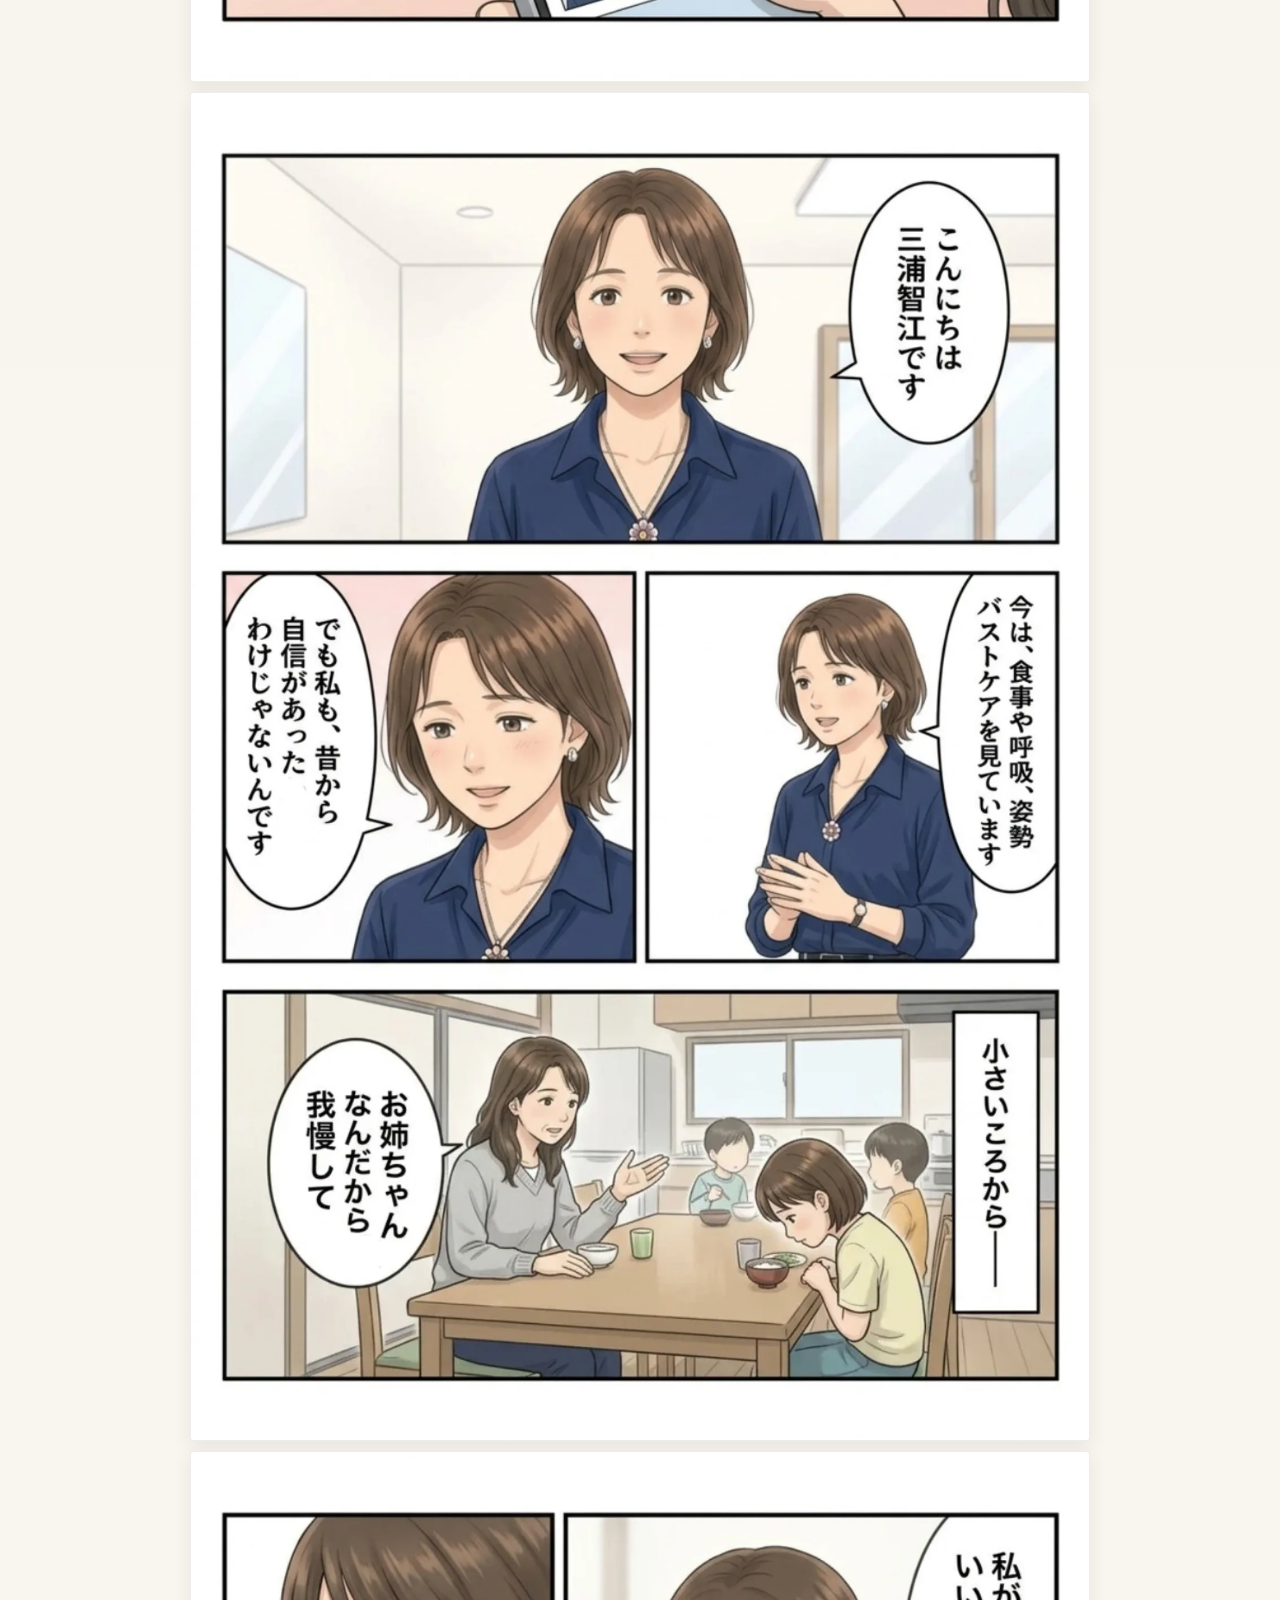
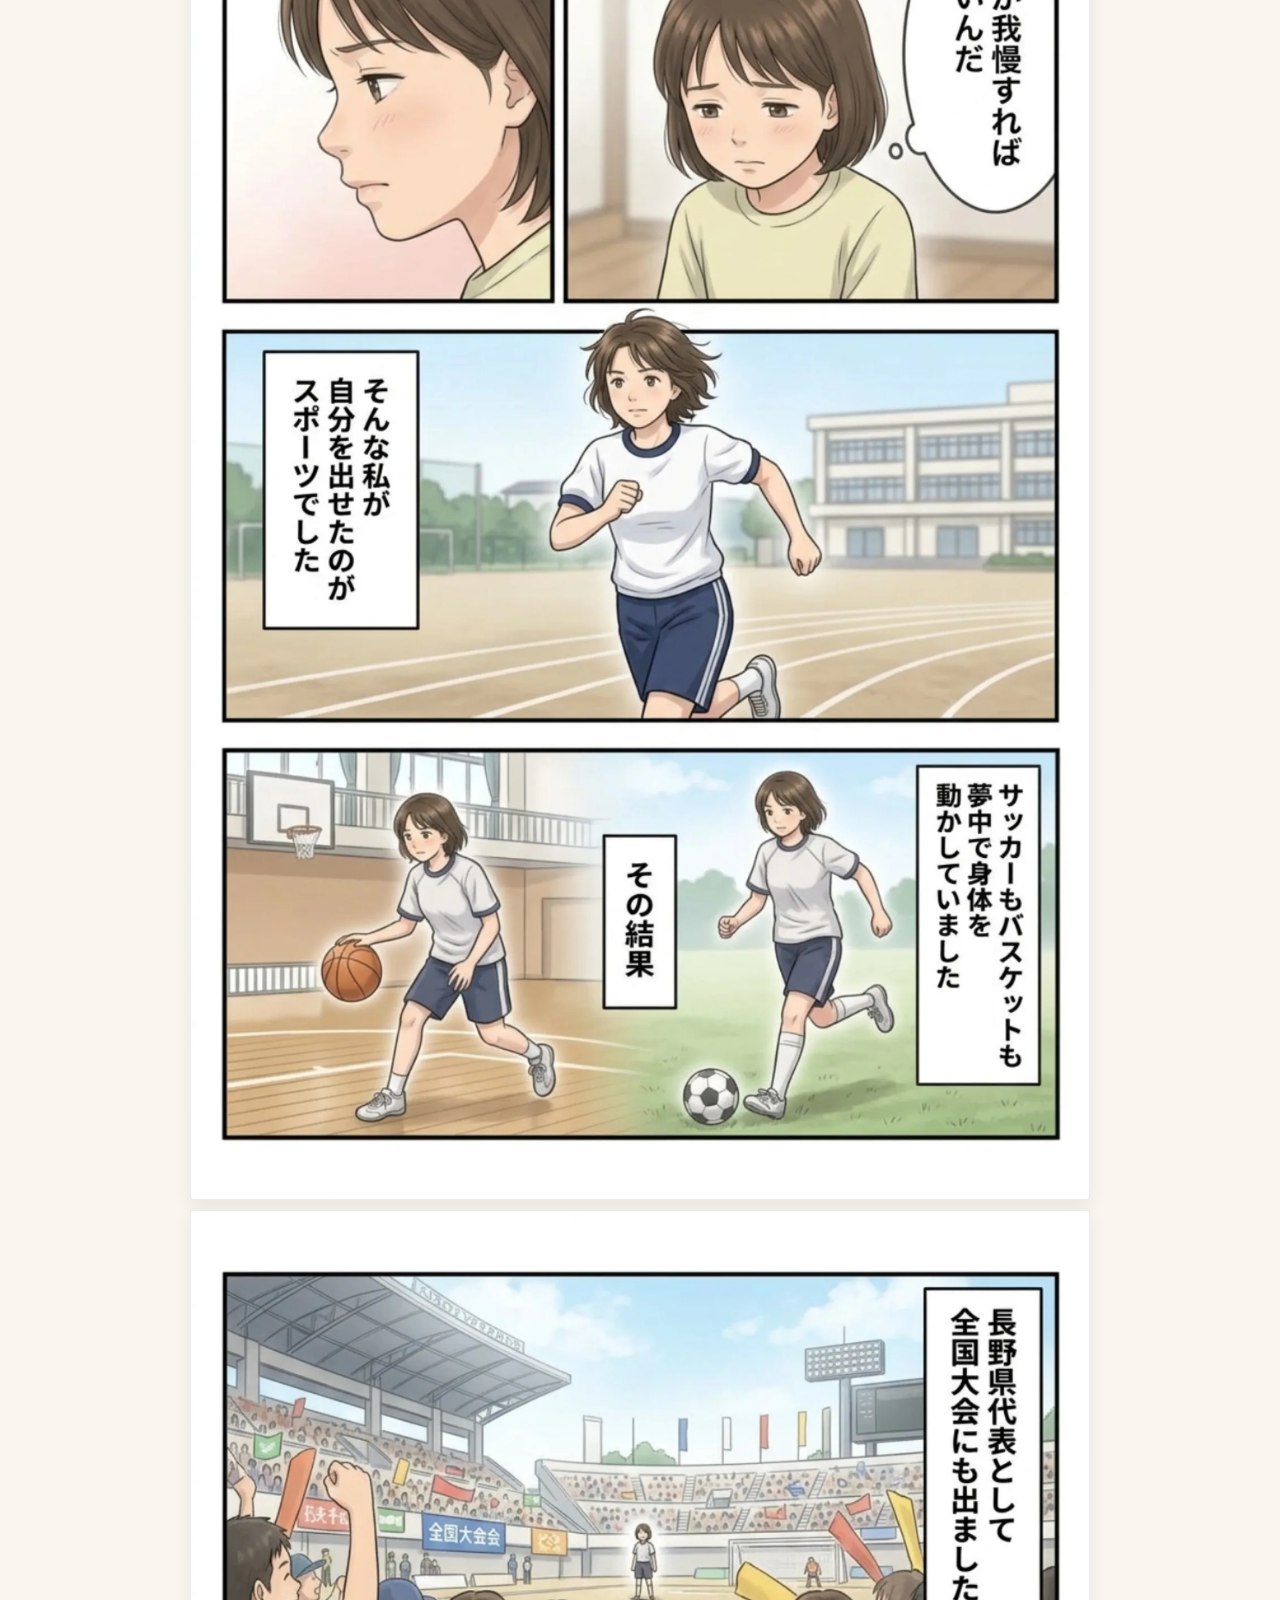
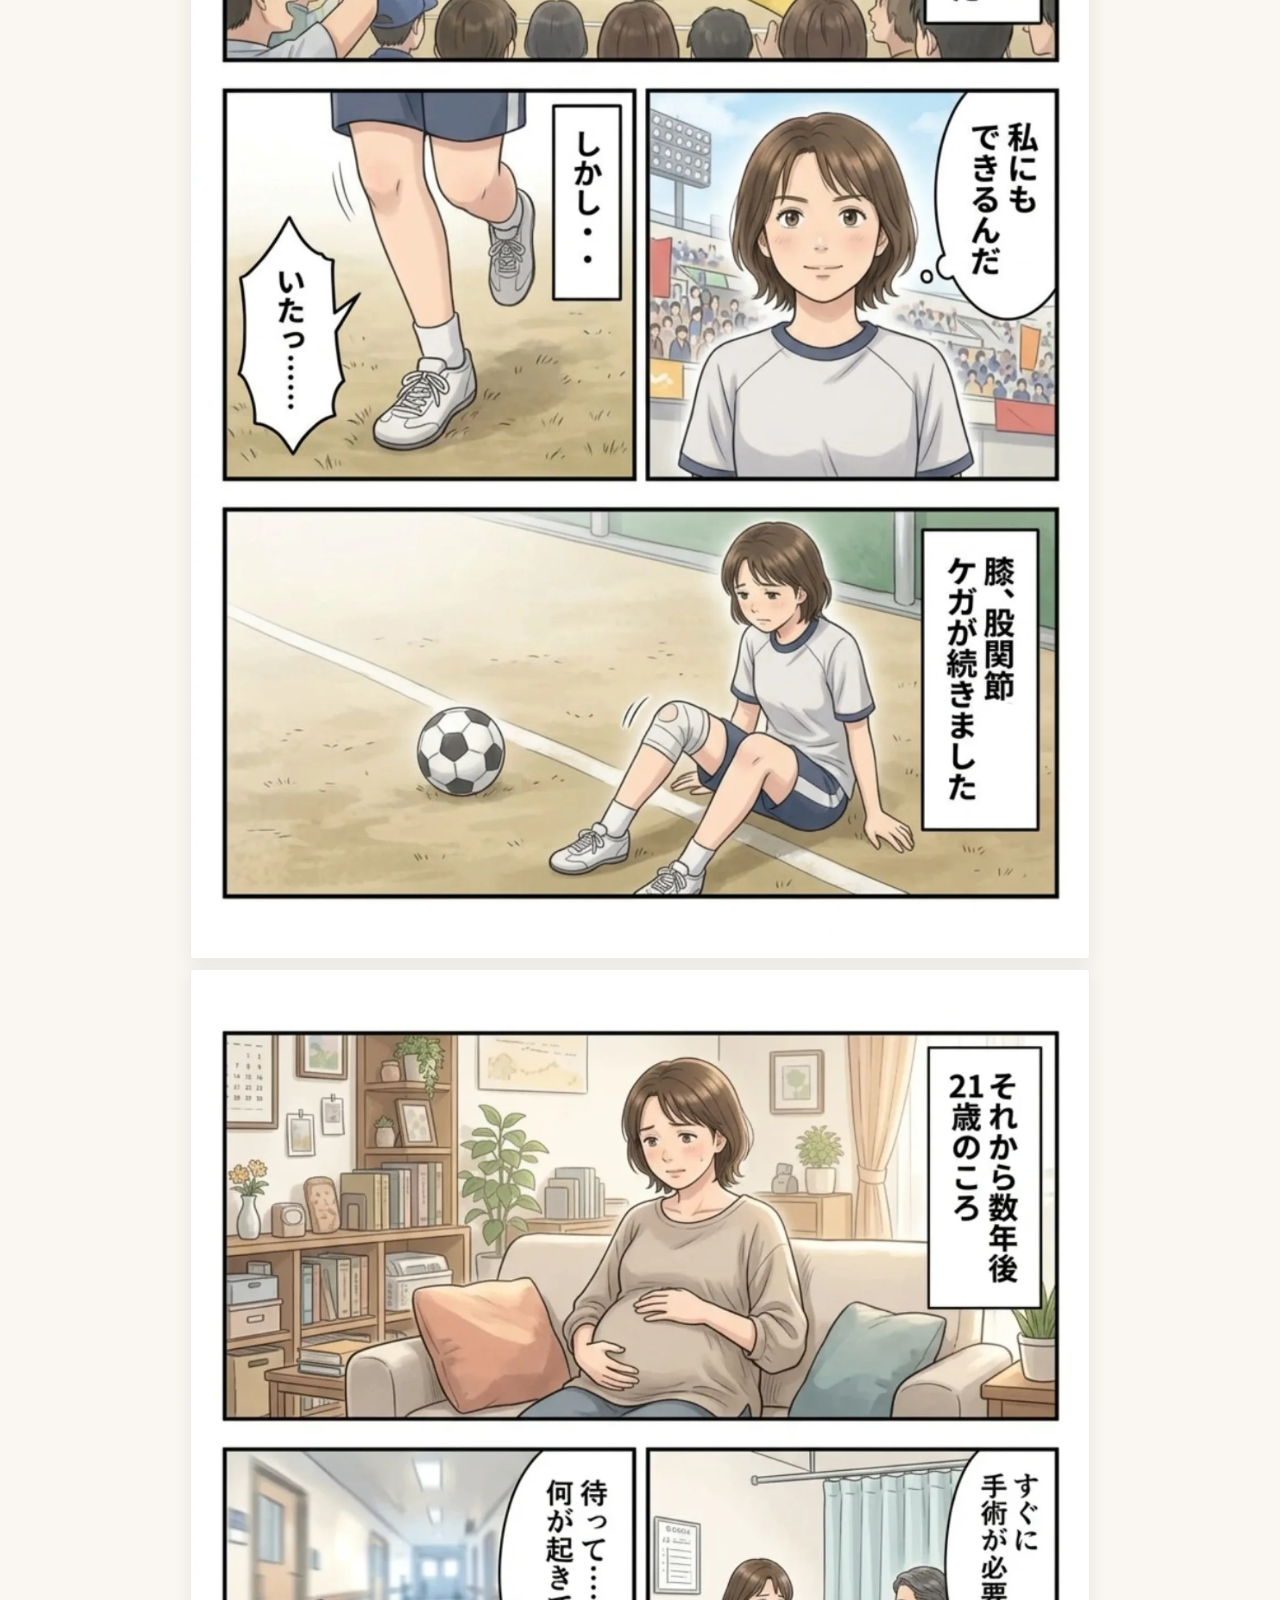
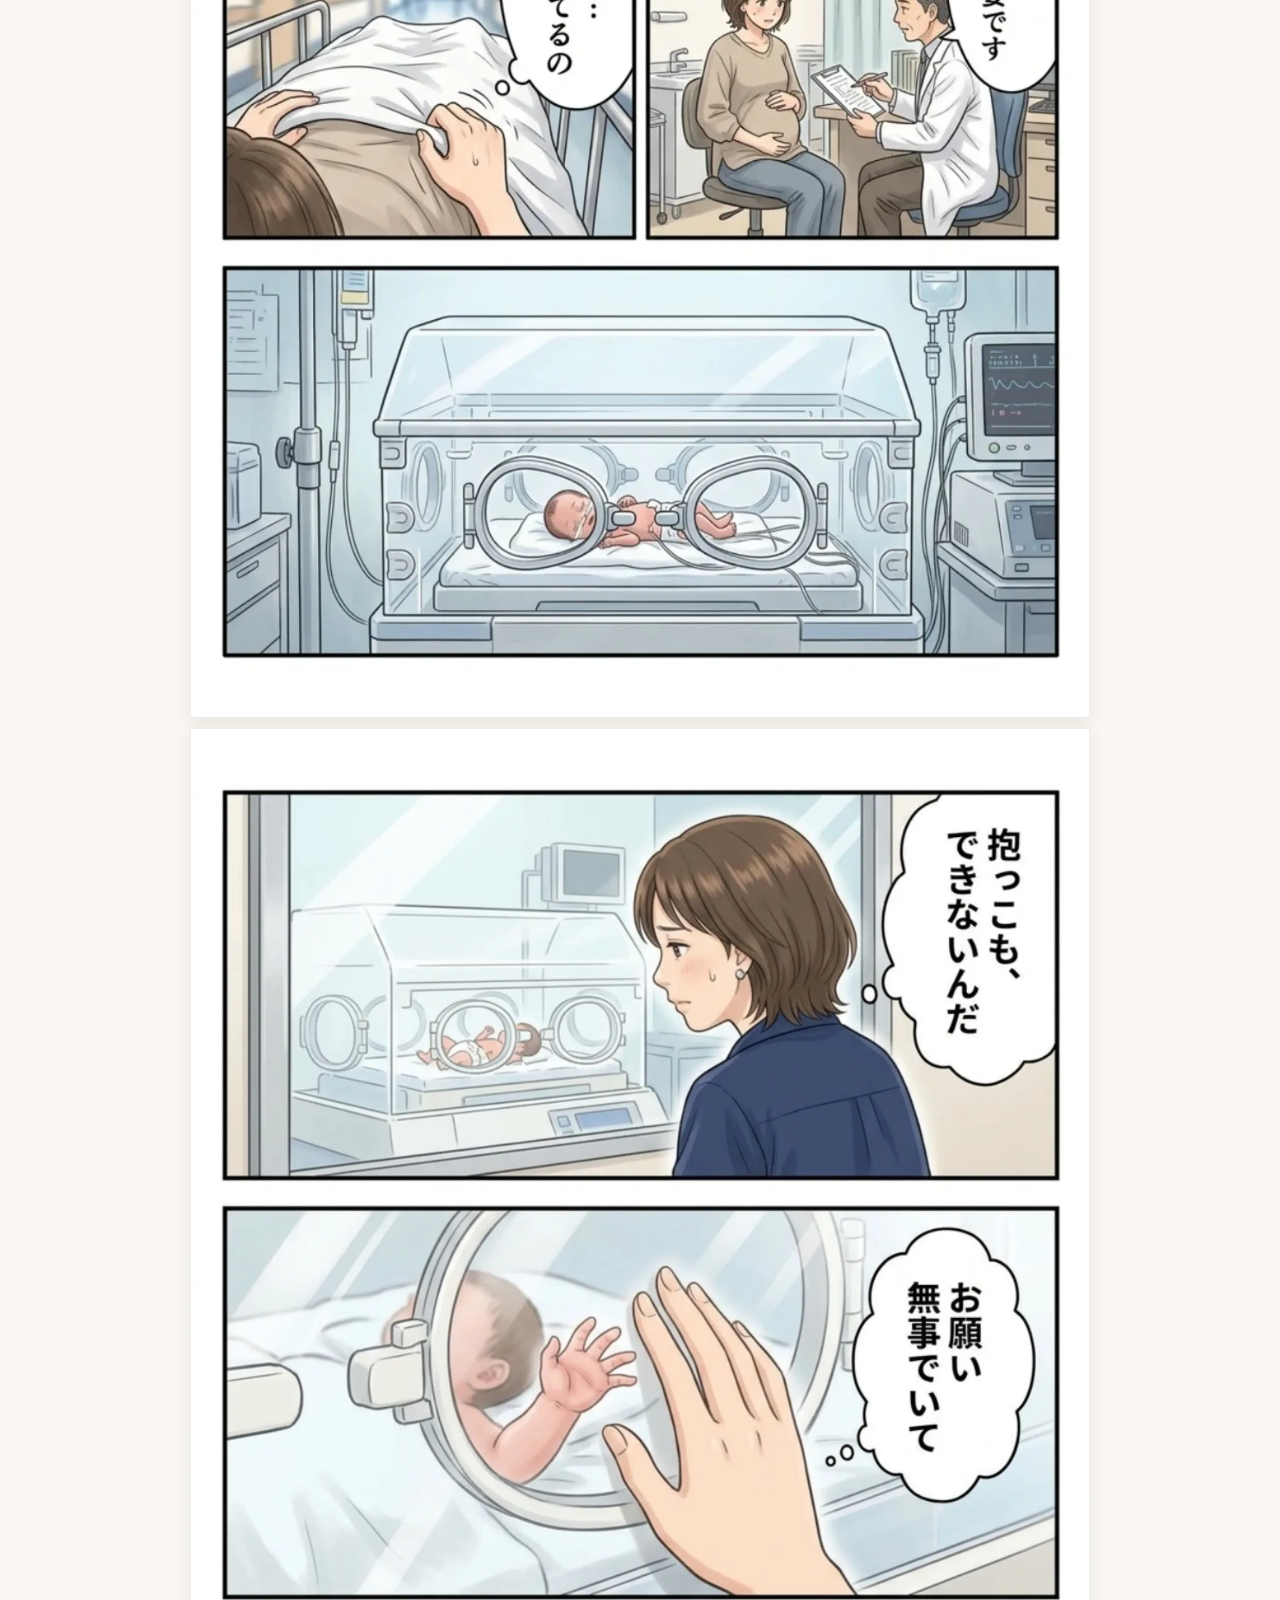
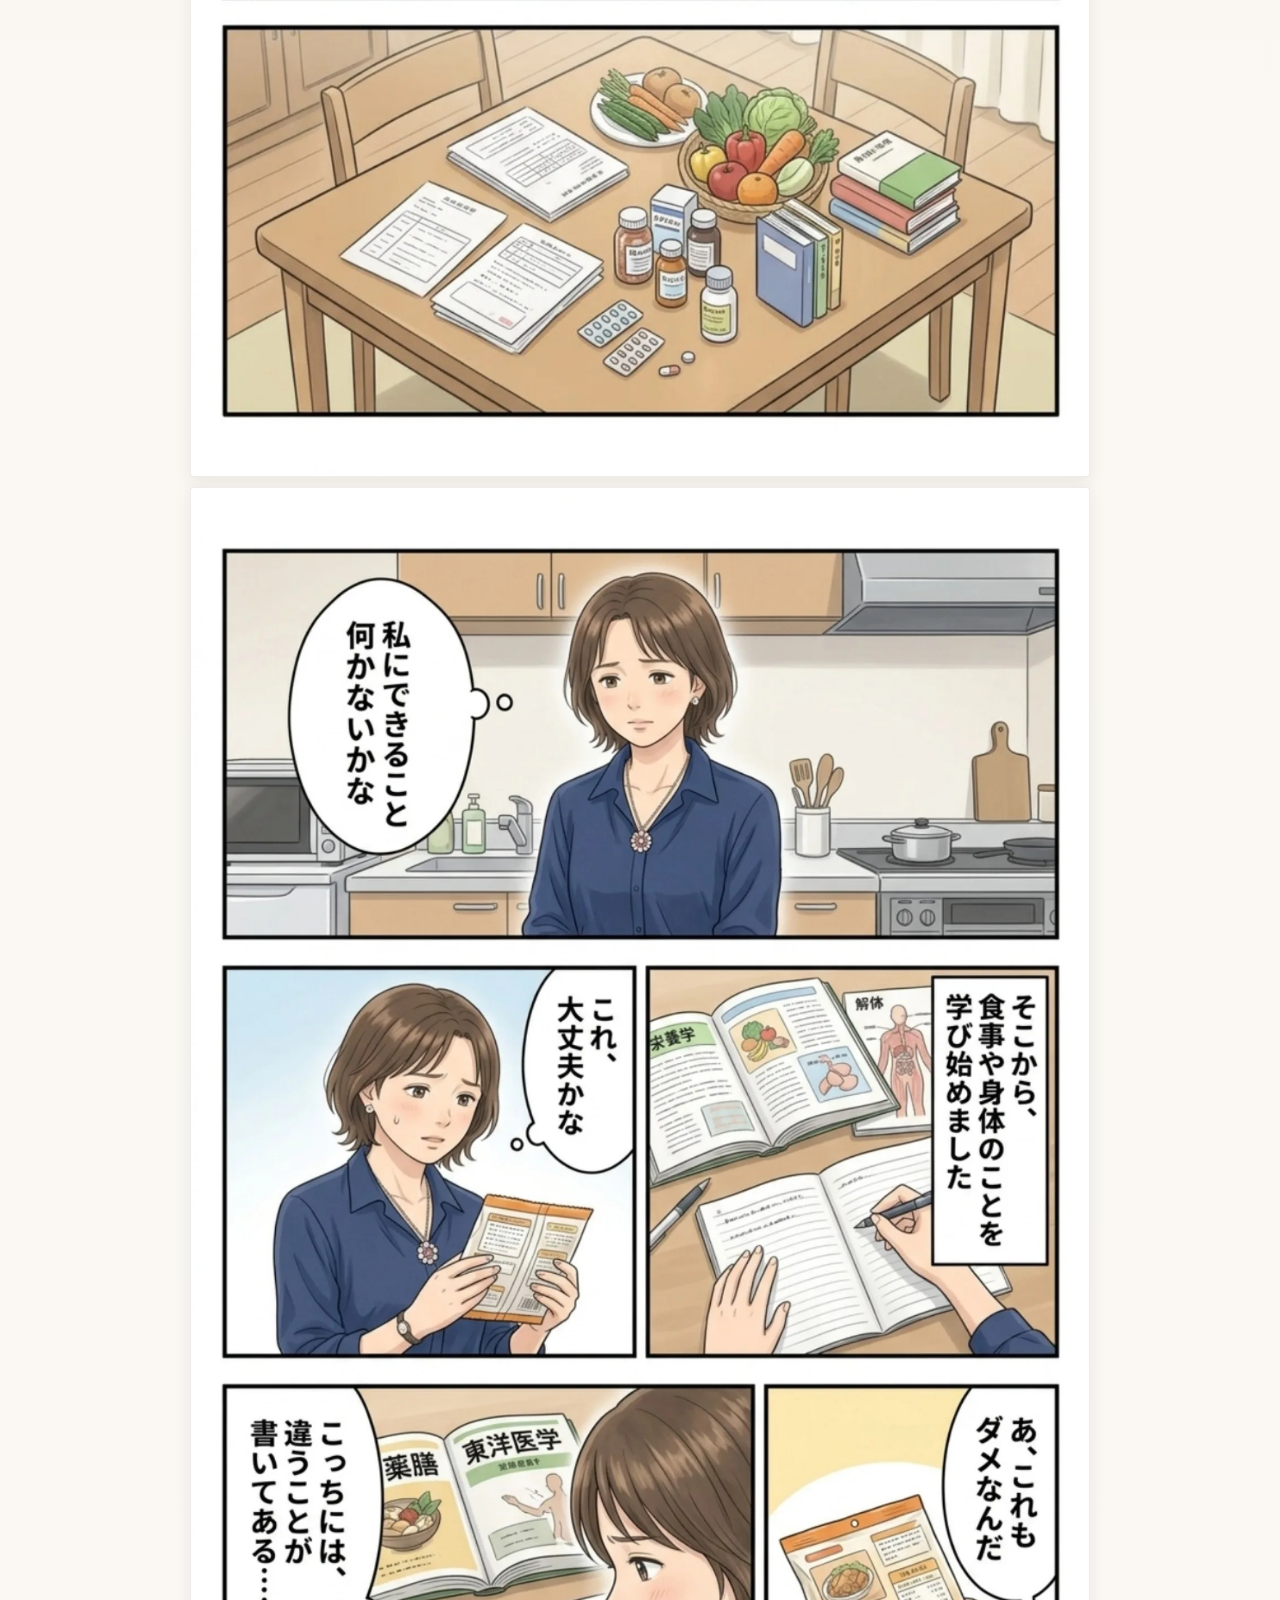
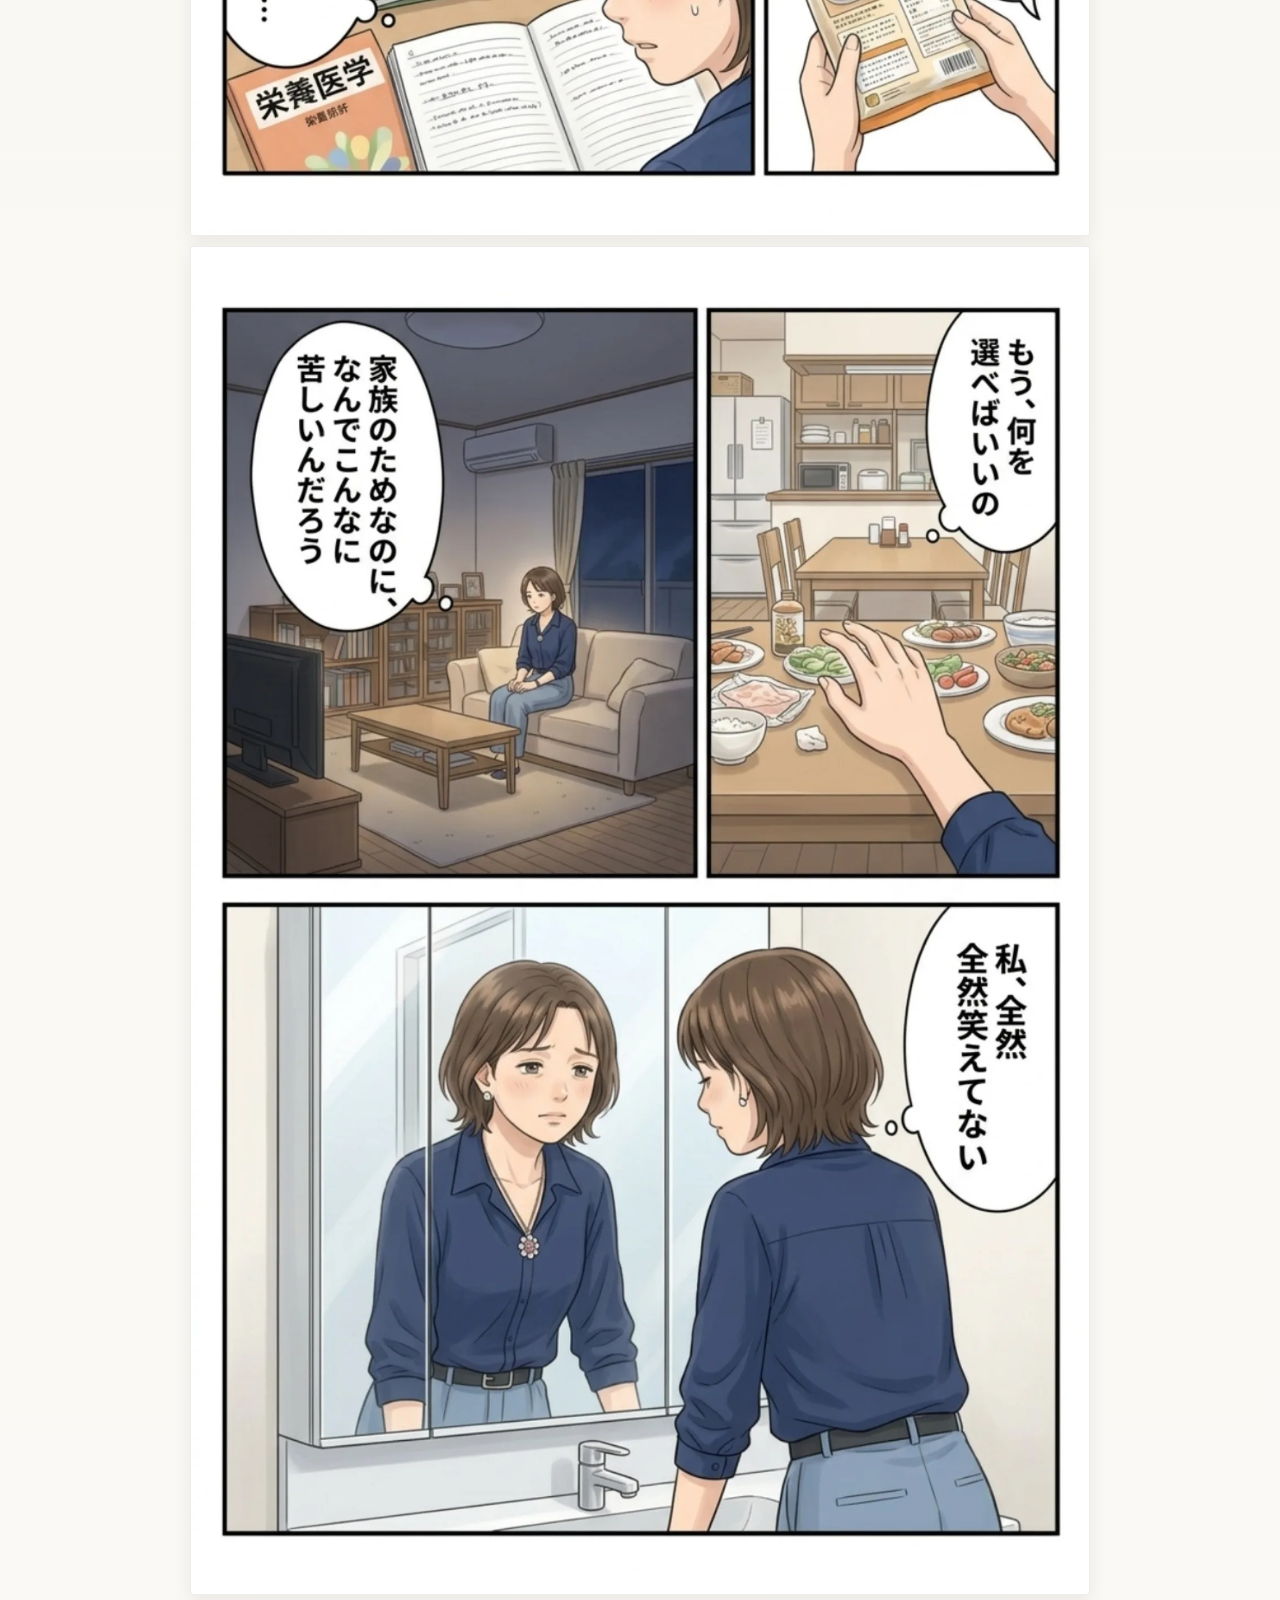
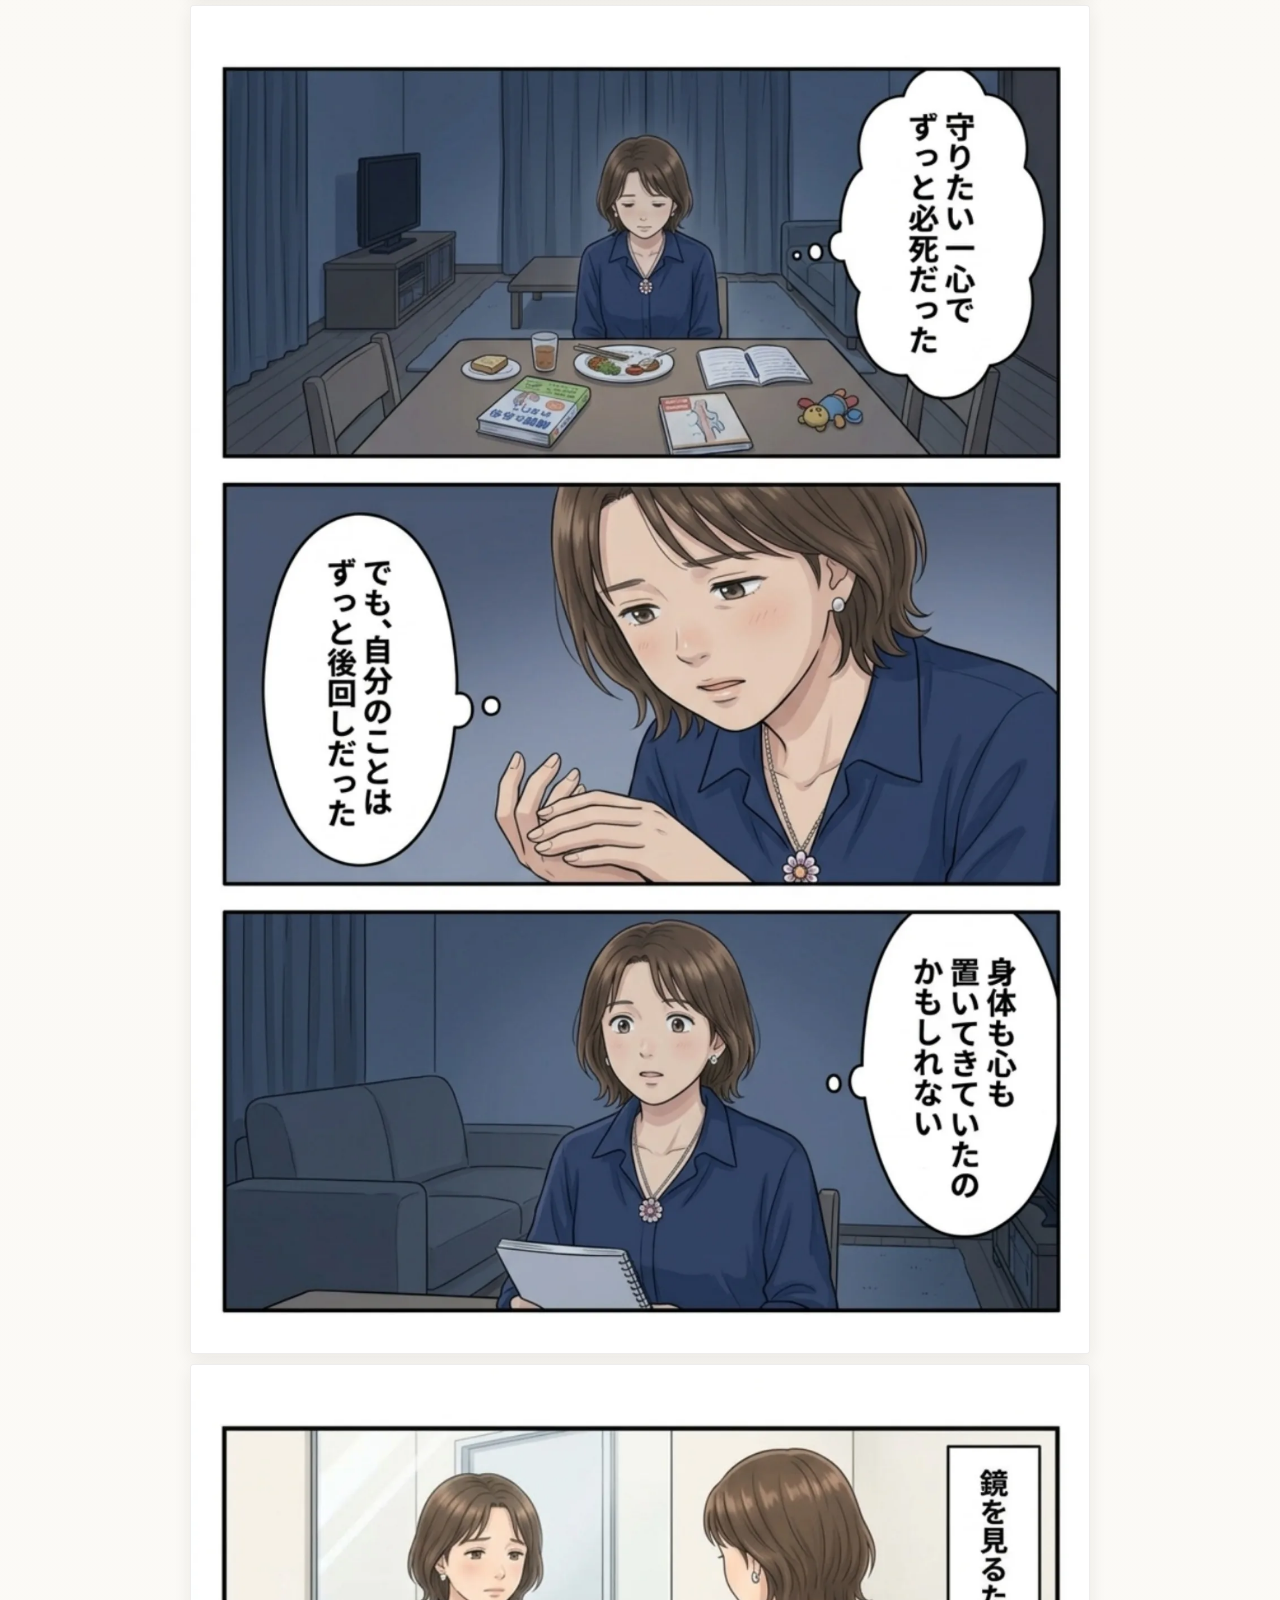
==== commit 1e37d776: "Improve again LP CTA and closing message" ====
--- a/again/index.html
+++ b/again/index.html
@@ -55,9 +55,20 @@
       <img src="assets/manga/20.webp" width="1600" height="2400" alt="漫画本編 20ページ目" loading="lazy" decoding="async">
     </section>
 
+    <section class="message-card" aria-label="セミナー案内メッセージ">
+      <p class="message-lead">「もう若くないから」と、自分を諦めていませんか？</p>
+      <h2>女性の美しさを取り戻す<br>もう一度、私を好きになる120分</h2>
+      <p>食事・姿勢・呼吸・バストケアを通して、今の自分を整えていく時間です。</p>
+      <p>年齢と戦うのではなく、これからの自分をもう一度大事にする一歩として、まずは120分のセミナーでお会いしましょう。</p>
+    </section>
+
     <section class="closing-card" aria-label="最終案内">
       <p class="closing-label">6月26日(金)23:59まで</p>
-      <p class="closing-title">通常価格 4,000円 → 特別価格 1,000円</p>
+      <p class="closing-title">
+        <span class="closing-regular-price">通常価格 4,000円</span>
+        <span class="price-arrow" aria-hidden="true">→</span>
+        <span>特別価格 1,000円</span>
+      </p>
       <a class="cta-button" href="#" aria-disabled="true">特別価格で申し込む</a>
       <p class="closing-text">フォームURLが確定したら、このボタンに設定します。</p>
     </section>
--- a/again/style.css
+++ b/again/style.css
@@ -96,9 +96,9 @@
 }
 
 .cta-deadline {
-  margin: 0 0 6px;
+  margin: 0 0 8px;
   color: var(--cta-dark);
-  font-size: 15px;
+  font-size: clamp(18px, 4.8vw, 24px);
   font-weight: 900;
   line-height: 1.4;
 }
@@ -192,24 +192,100 @@
   box-shadow: 0 6px 18px rgba(43, 33, 26, 0.08);
 }
 
+.message-card {
+  margin: 28px 0 18px;
+  padding: clamp(22px, 6vw, 36px) clamp(18px, 6vw, 42px);
+  border: 1px solid var(--line);
+  border-radius: 8px;
+  background:
+    linear-gradient(180deg, rgba(255, 250, 243, 0.96), rgba(255, 255, 255, 0.96)),
+    var(--paper);
+  text-align: center;
+  box-shadow: 0 12px 34px rgba(43, 33, 26, 0.08);
+}
+
+.message-card p,
+.message-card h2 {
+  margin: 0;
+}
+
+.message-lead {
+  color: var(--ink);
+  font-size: clamp(18px, 4.6vw, 25px);
+  font-weight: 900;
+  line-height: 1.7;
+}
+
+.message-card h2 {
+  margin-top: 12px;
+  color: var(--accent);
+  font-family: "Hiragino Mincho ProN", "Yu Mincho", "YuMincho", serif;
+  font-size: clamp(28px, 7vw, 44px);
+  line-height: 1.45;
+  letter-spacing: 0;
+}
+
+.message-card p:not(.message-lead) {
+  margin: 14px auto 0;
+  max-width: 37em;
+  color: var(--muted);
+  font-size: clamp(15px, 3.8vw, 18px);
+  font-weight: 800;
+  line-height: 2;
+}
+
 .closing-card {
   margin-top: 24px;
 }
 
 .closing-label {
   display: inline-block;
-  margin-bottom: 8px !important;
-  padding: 3px 10px;
+  margin-bottom: 10px !important;
+  padding: 5px 14px;
   border-radius: 999px;
   background: #fff0ea;
   color: var(--accent);
-  font-size: 12px;
-  font-weight: 900;
+  font-size: clamp(15px, 4.2vw, 20px);
+  font-weight: 900;
+  line-height: 1.35;
 }
 
 .closing-title {
-  font-size: clamp(18px, 5vw, 24px);
+  display: flex;
+  flex-wrap: wrap;
+  align-items: center;
+  justify-content: center;
+  gap: 4px 12px;
+  margin-bottom: 12px !important;
+  font-size: clamp(22px, 6vw, 32px);
   line-height: 1.45;
+}
+
+.closing-regular-price {
+  position: relative;
+  display: inline-block;
+  padding: 2px 6px;
+  color: var(--muted);
+}
+
+.closing-regular-price::before,
+.closing-regular-price::after {
+  content: "";
+  position: absolute;
+  left: 0;
+  top: 50%;
+  width: 100%;
+  height: 4px;
+  border-radius: 999px;
+  background: rgba(168, 58, 32, 0.92);
+}
+
+.closing-regular-price::before {
+  transform: rotate(8deg);
+}
+
+.closing-regular-price::after {
+  transform: rotate(-8deg);
 }
 
 @media (max-width: 640px) {
@@ -223,6 +299,7 @@
   }
 
   .cta-band,
+  .message-card,
   .closing-card {
     margin: 12px 10px;
     padding: 14px;
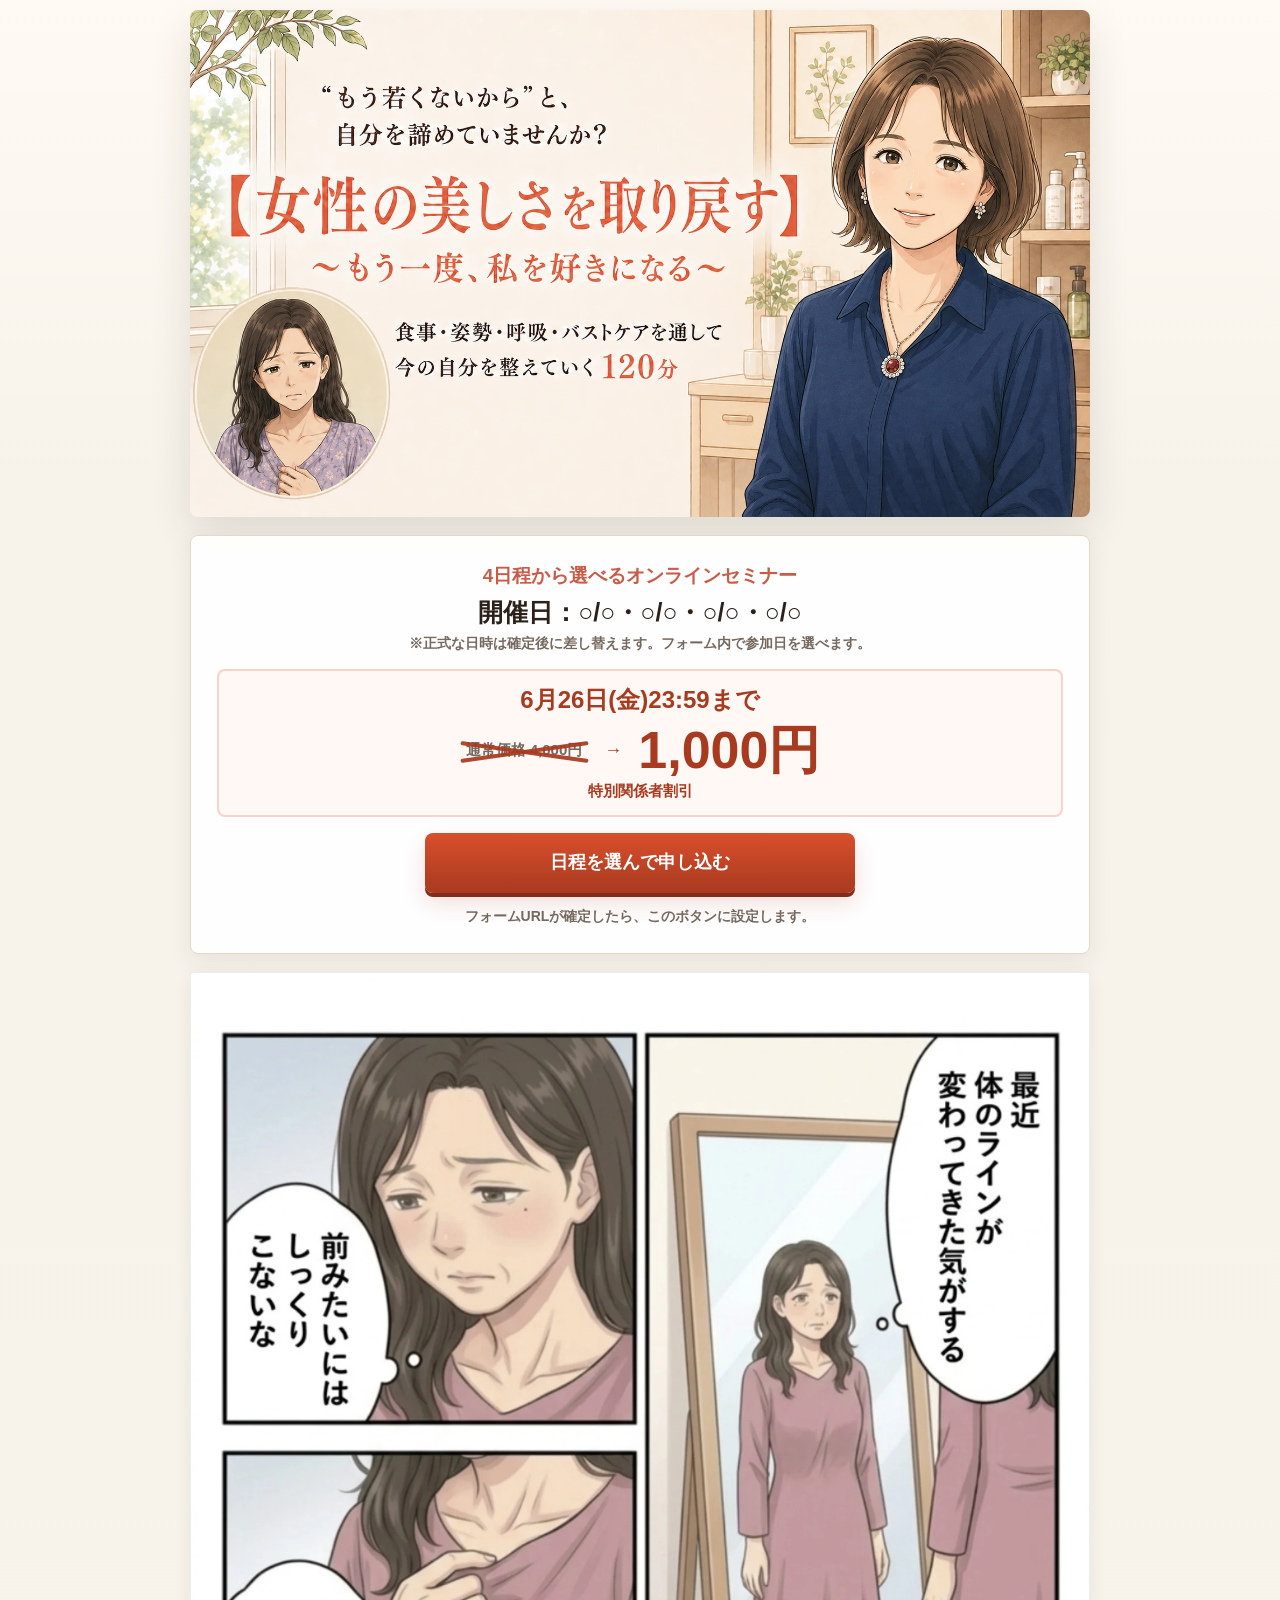
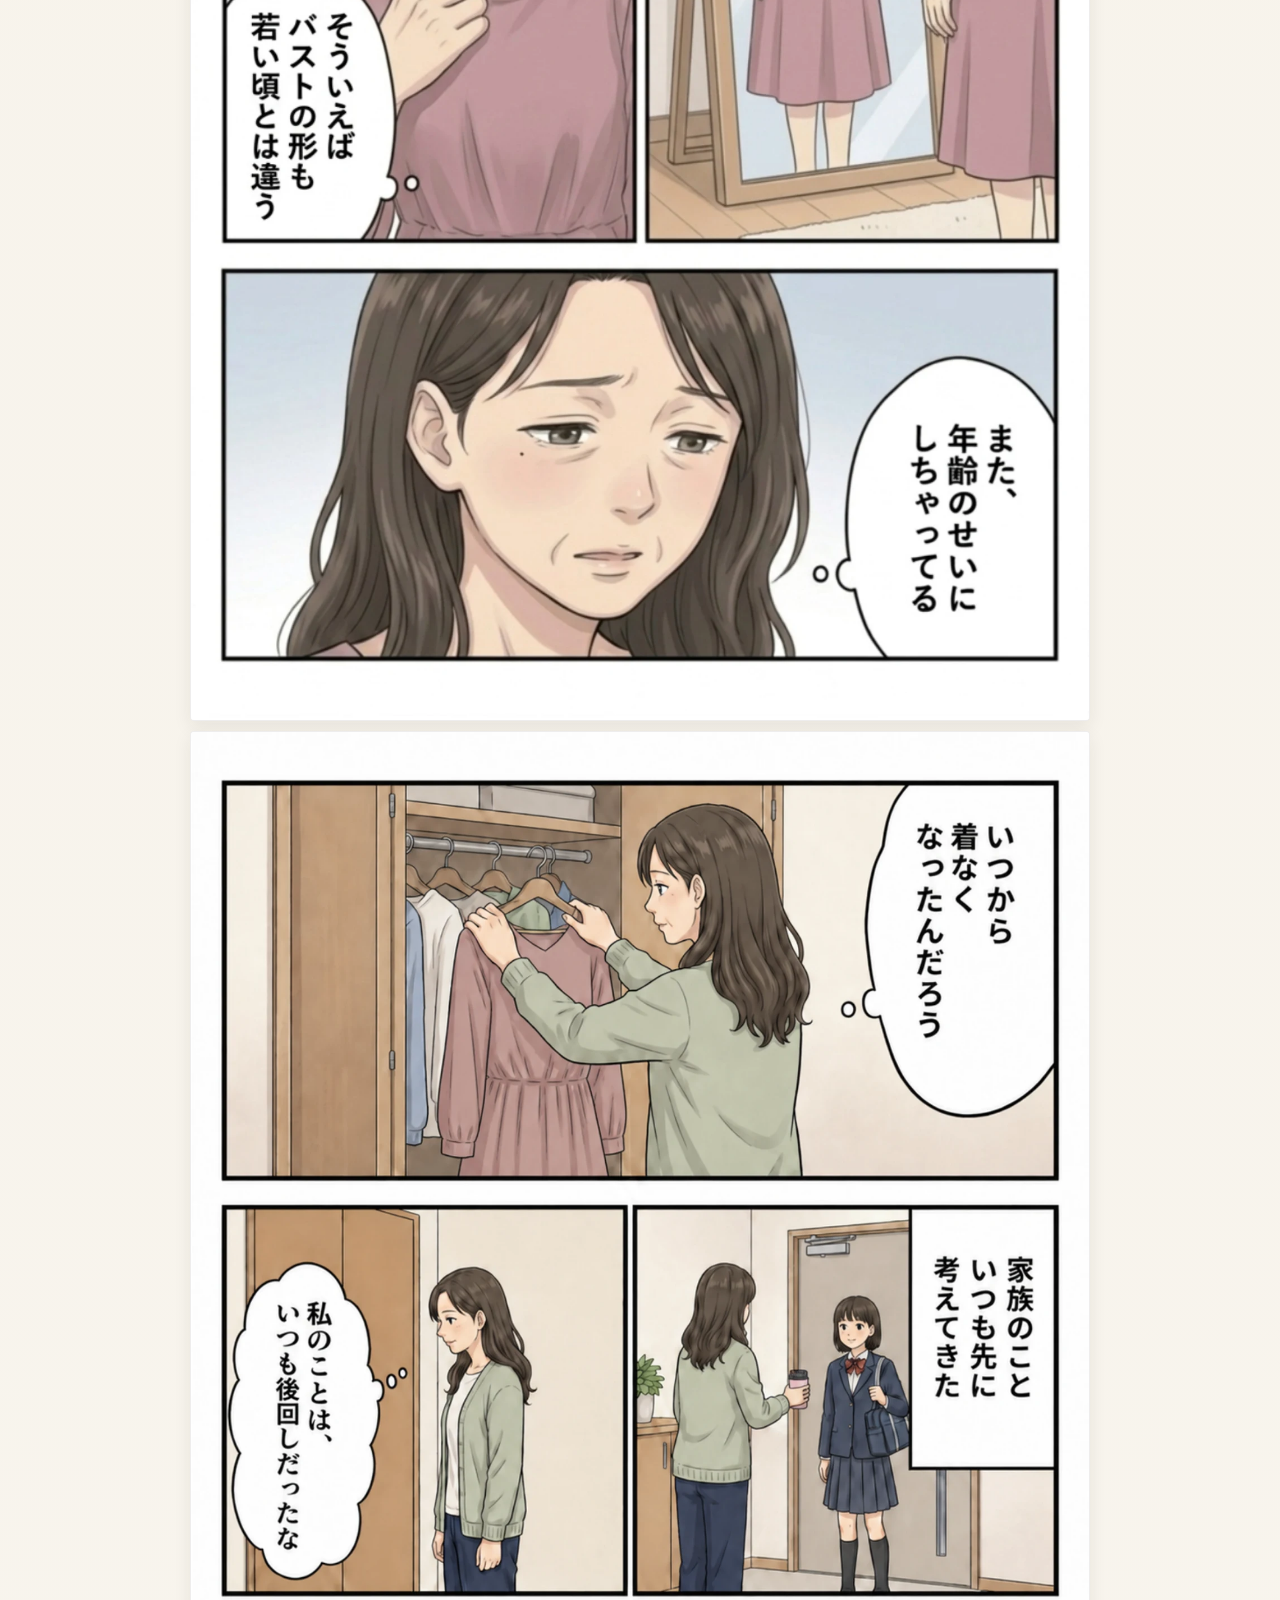
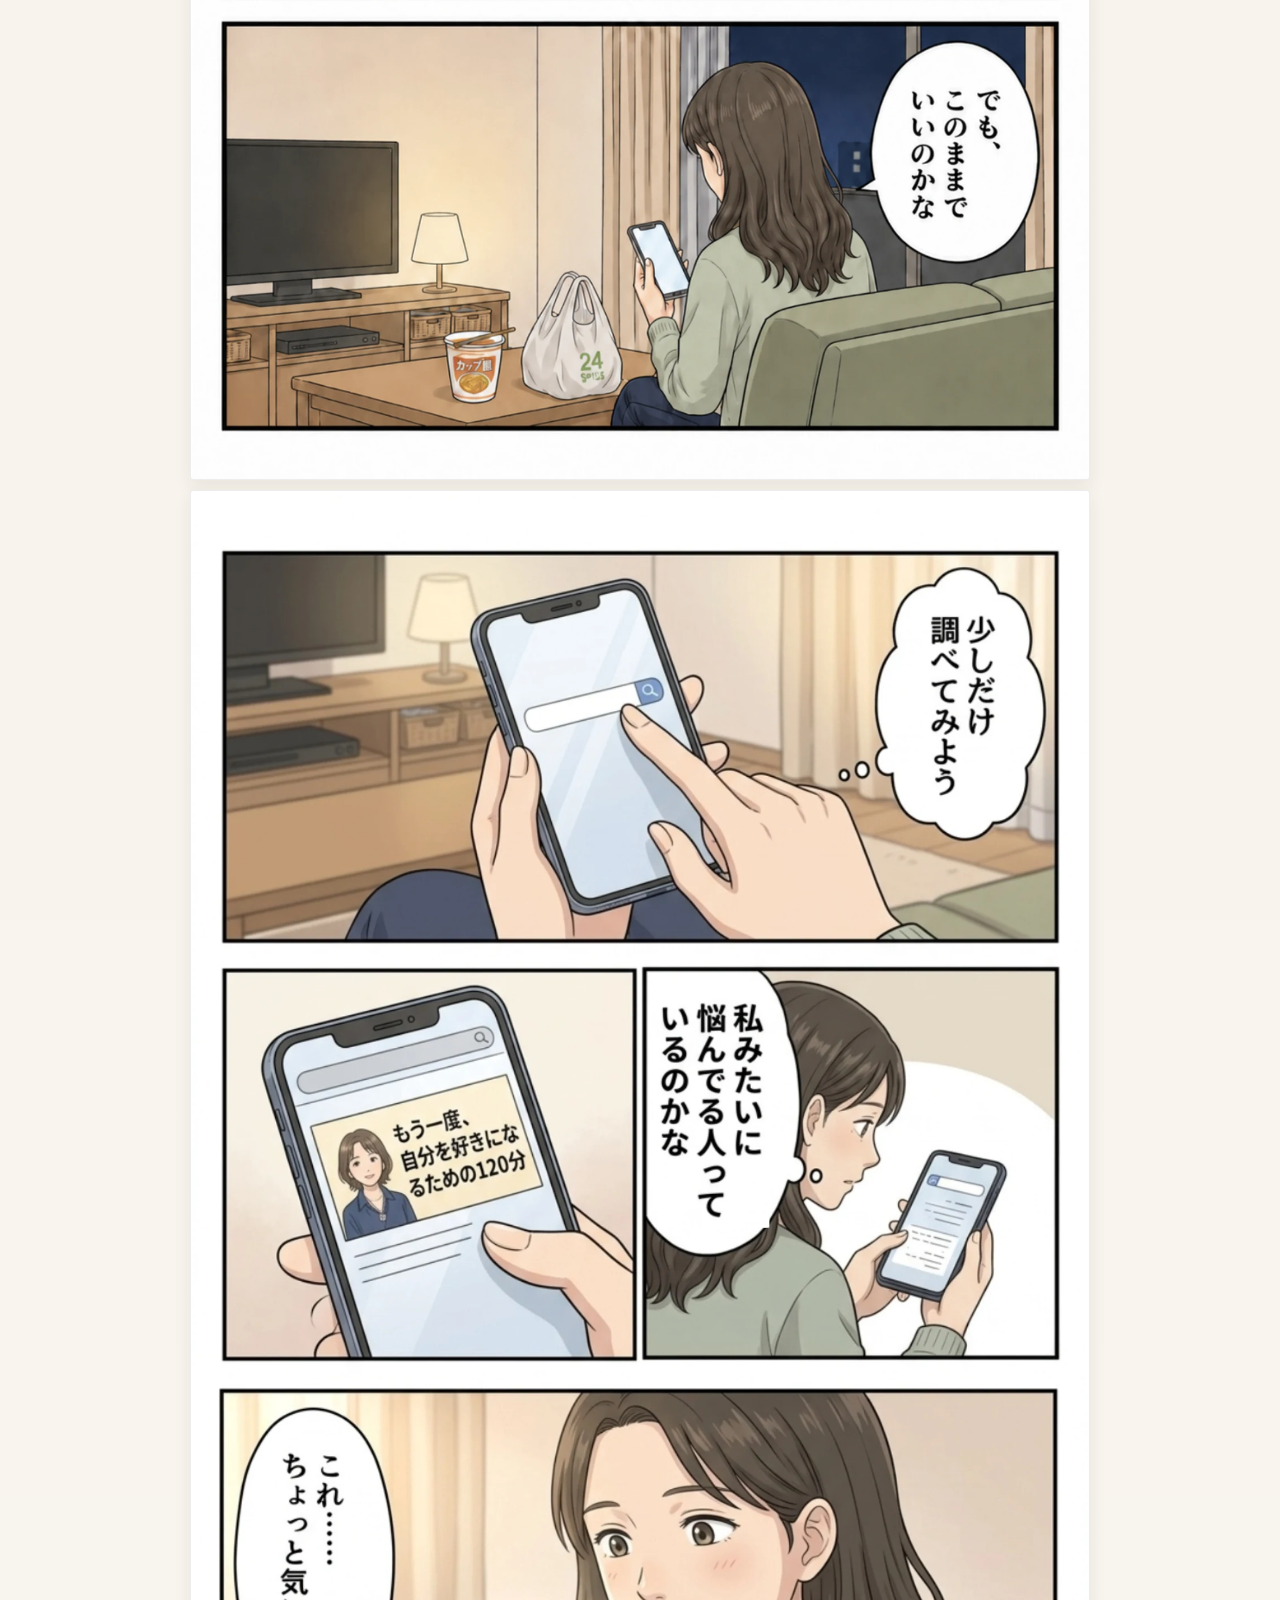
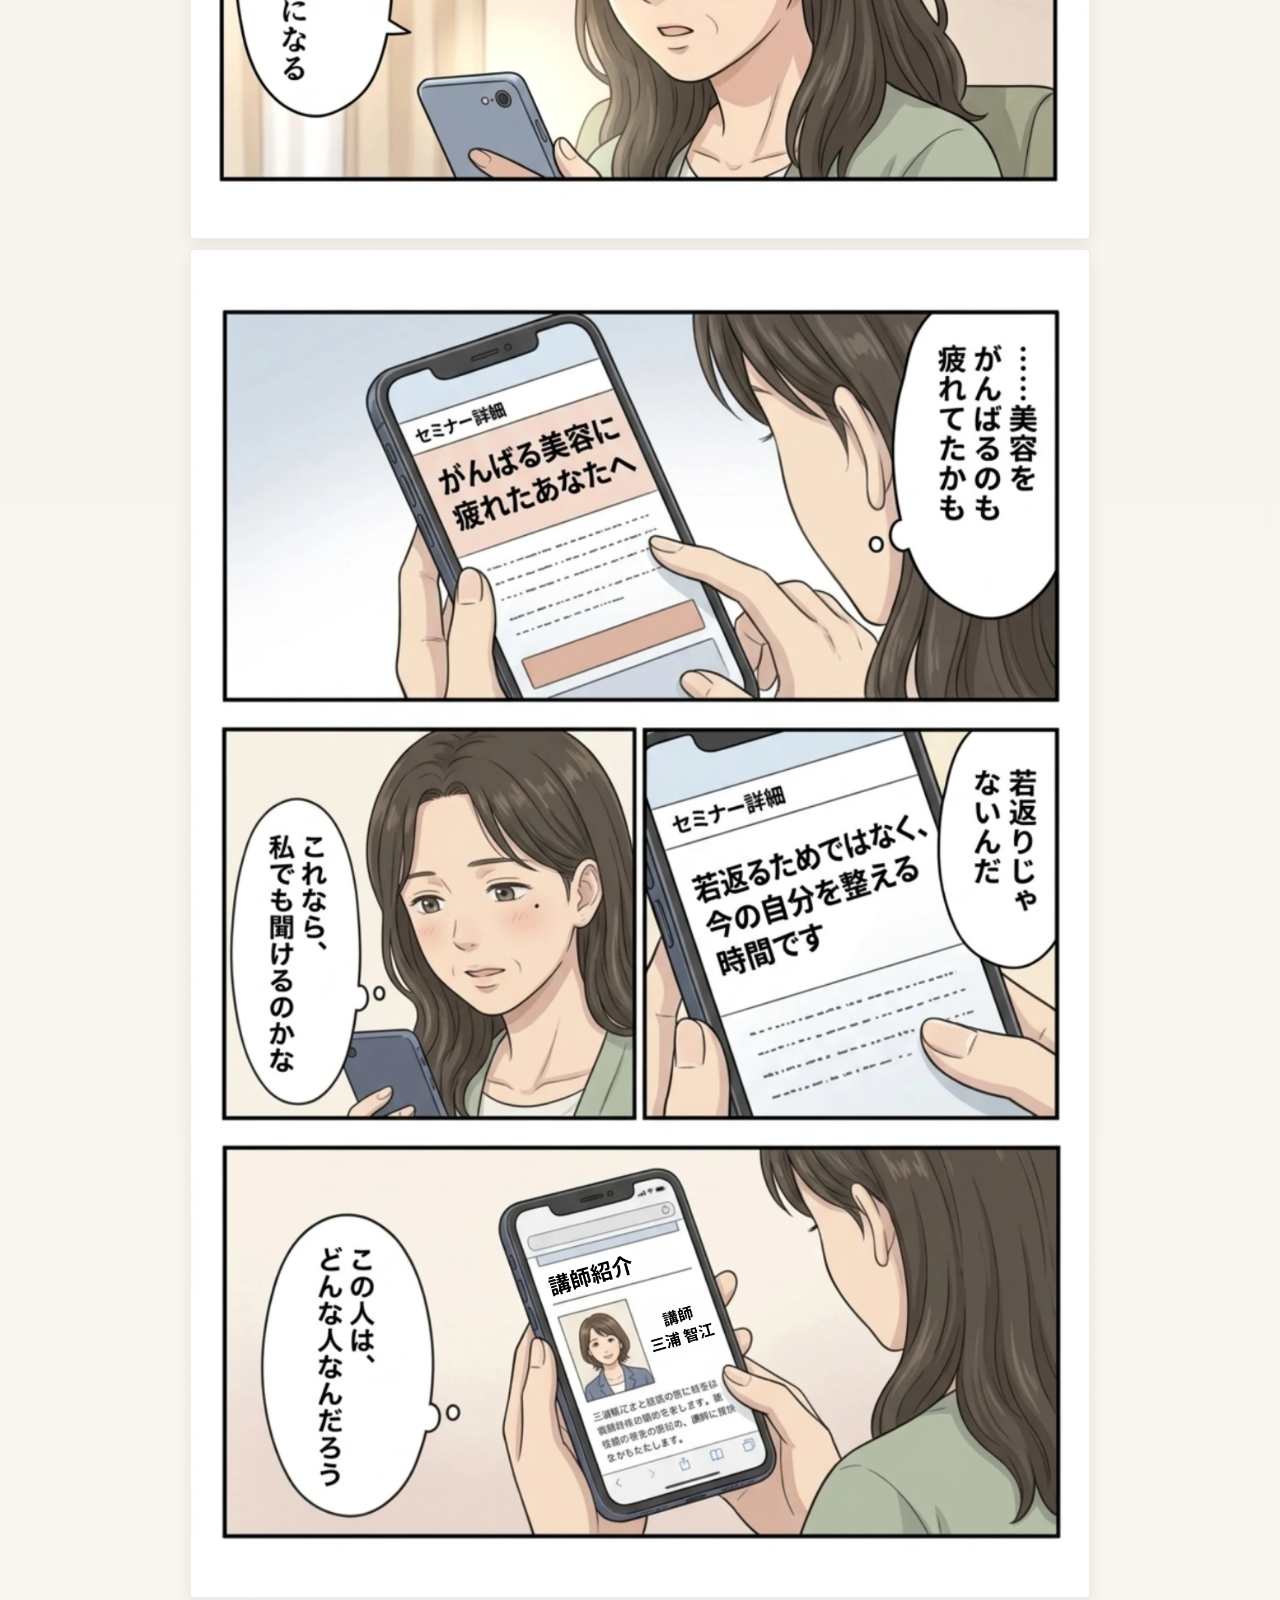
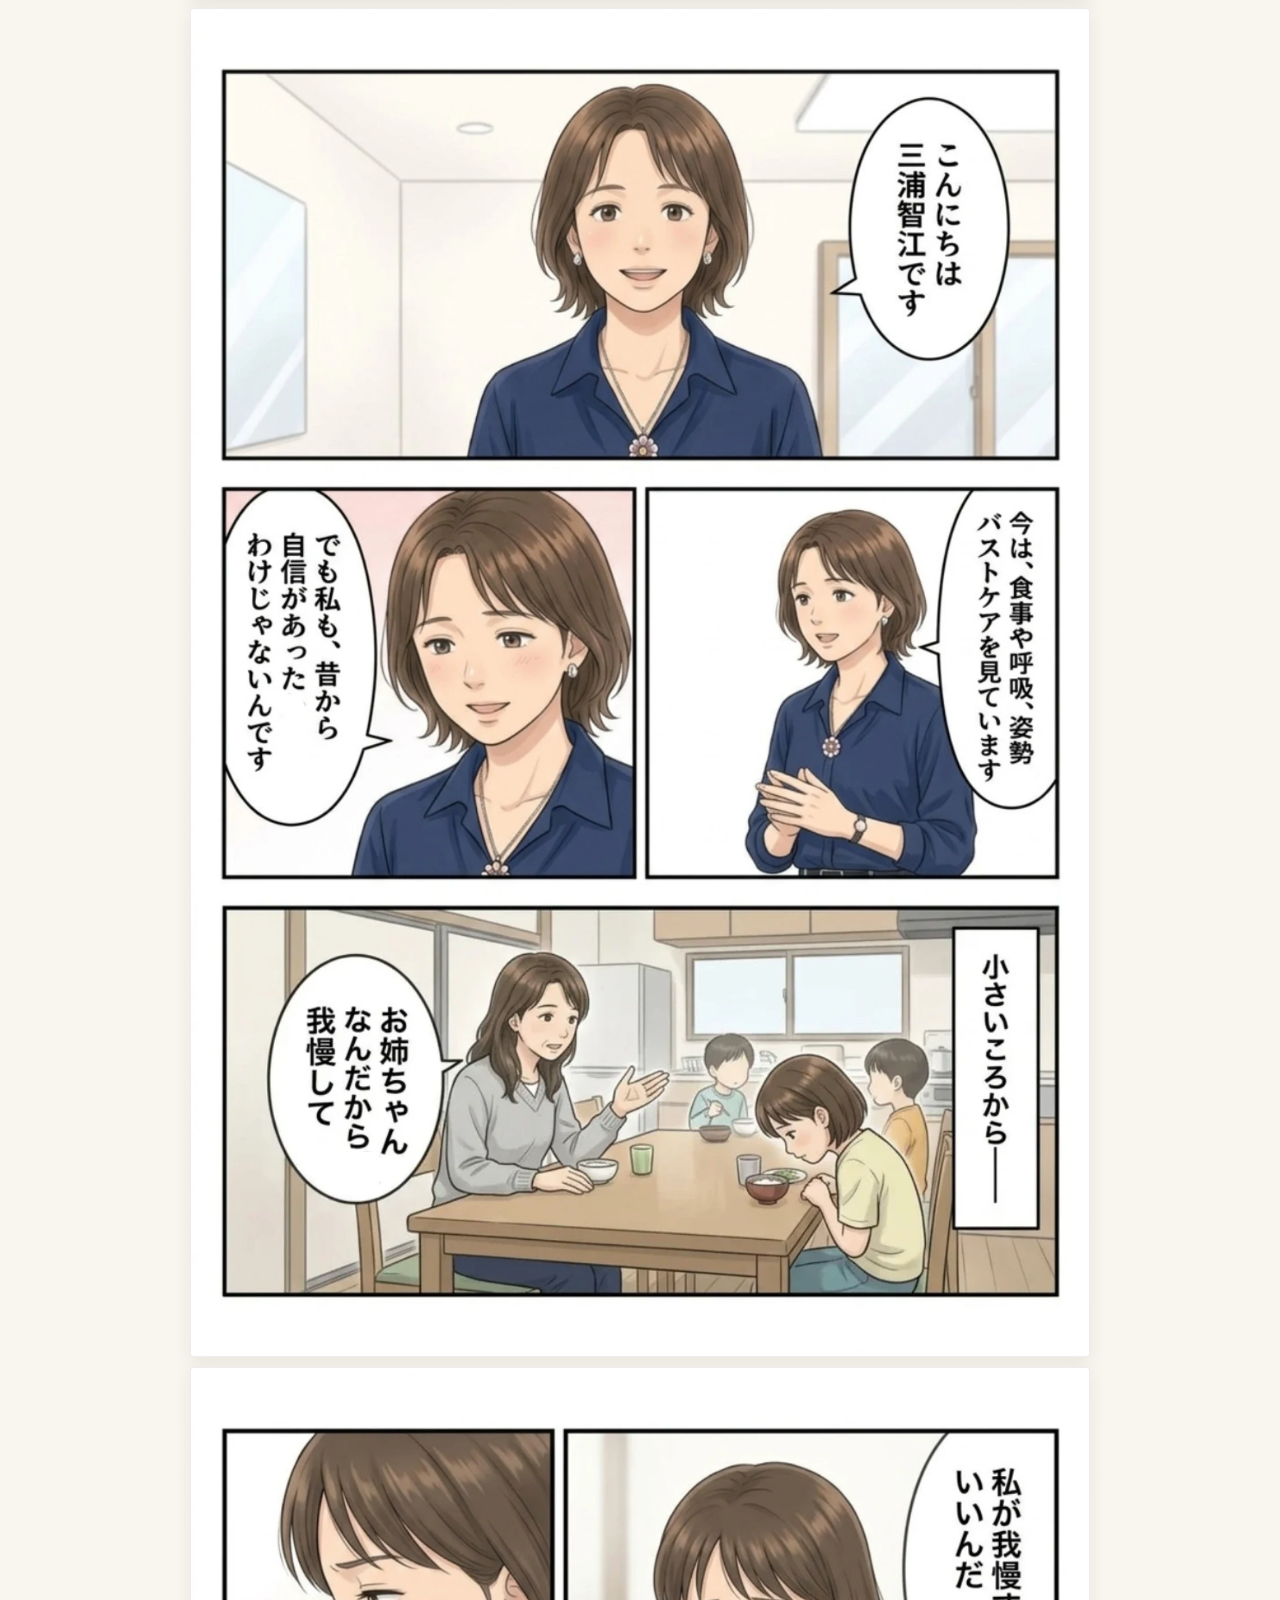
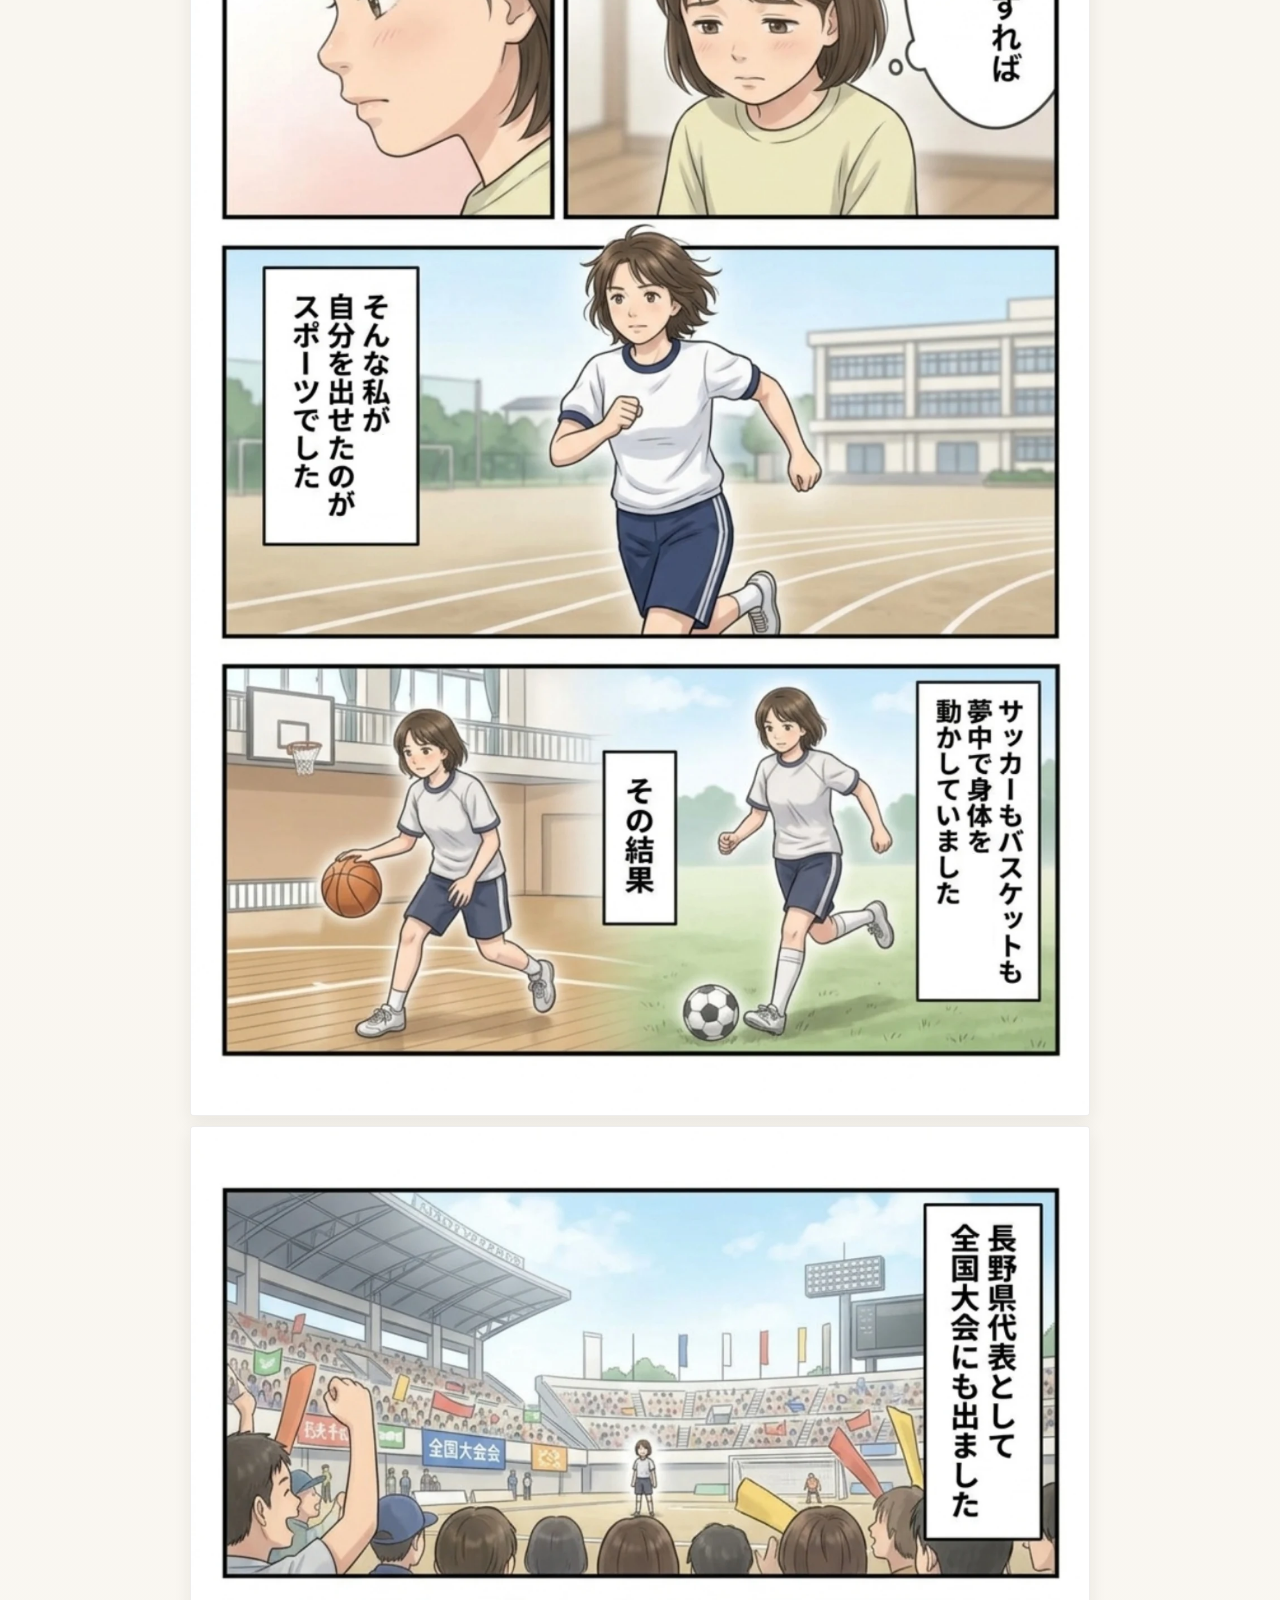
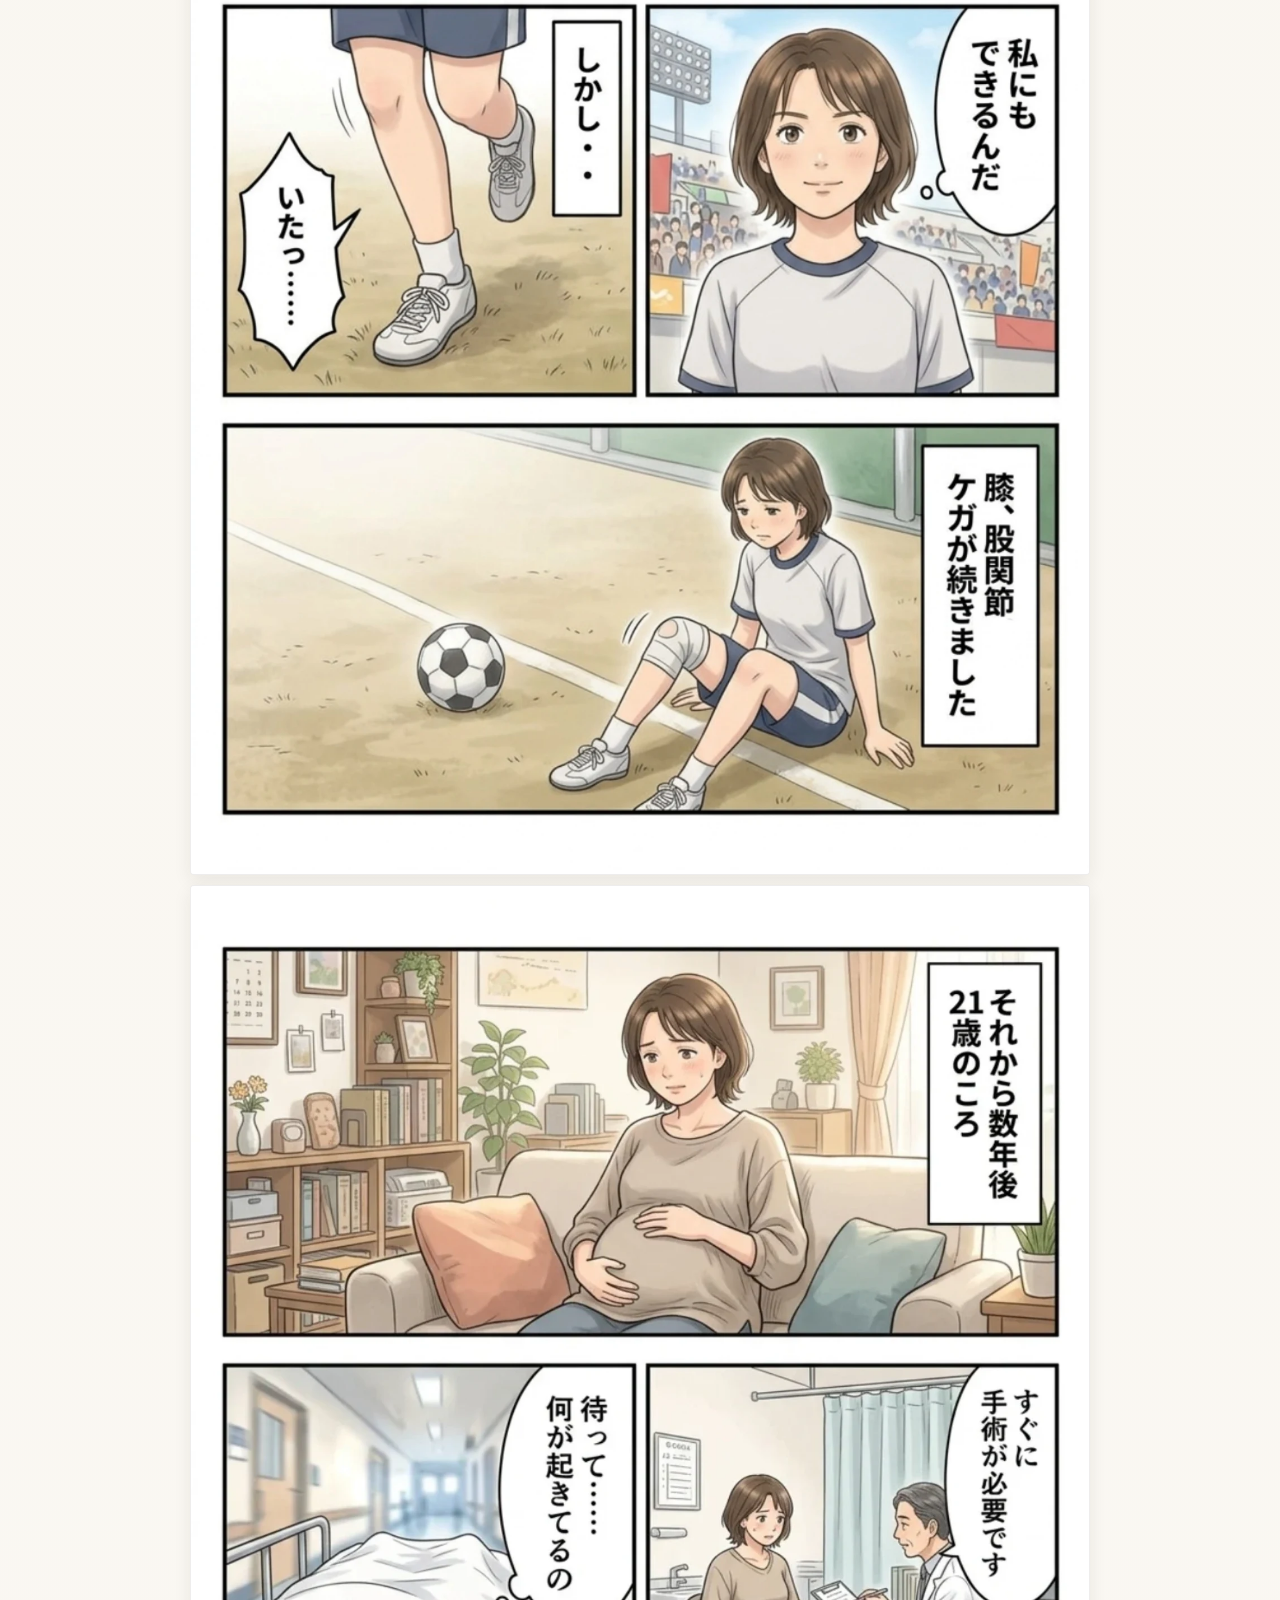
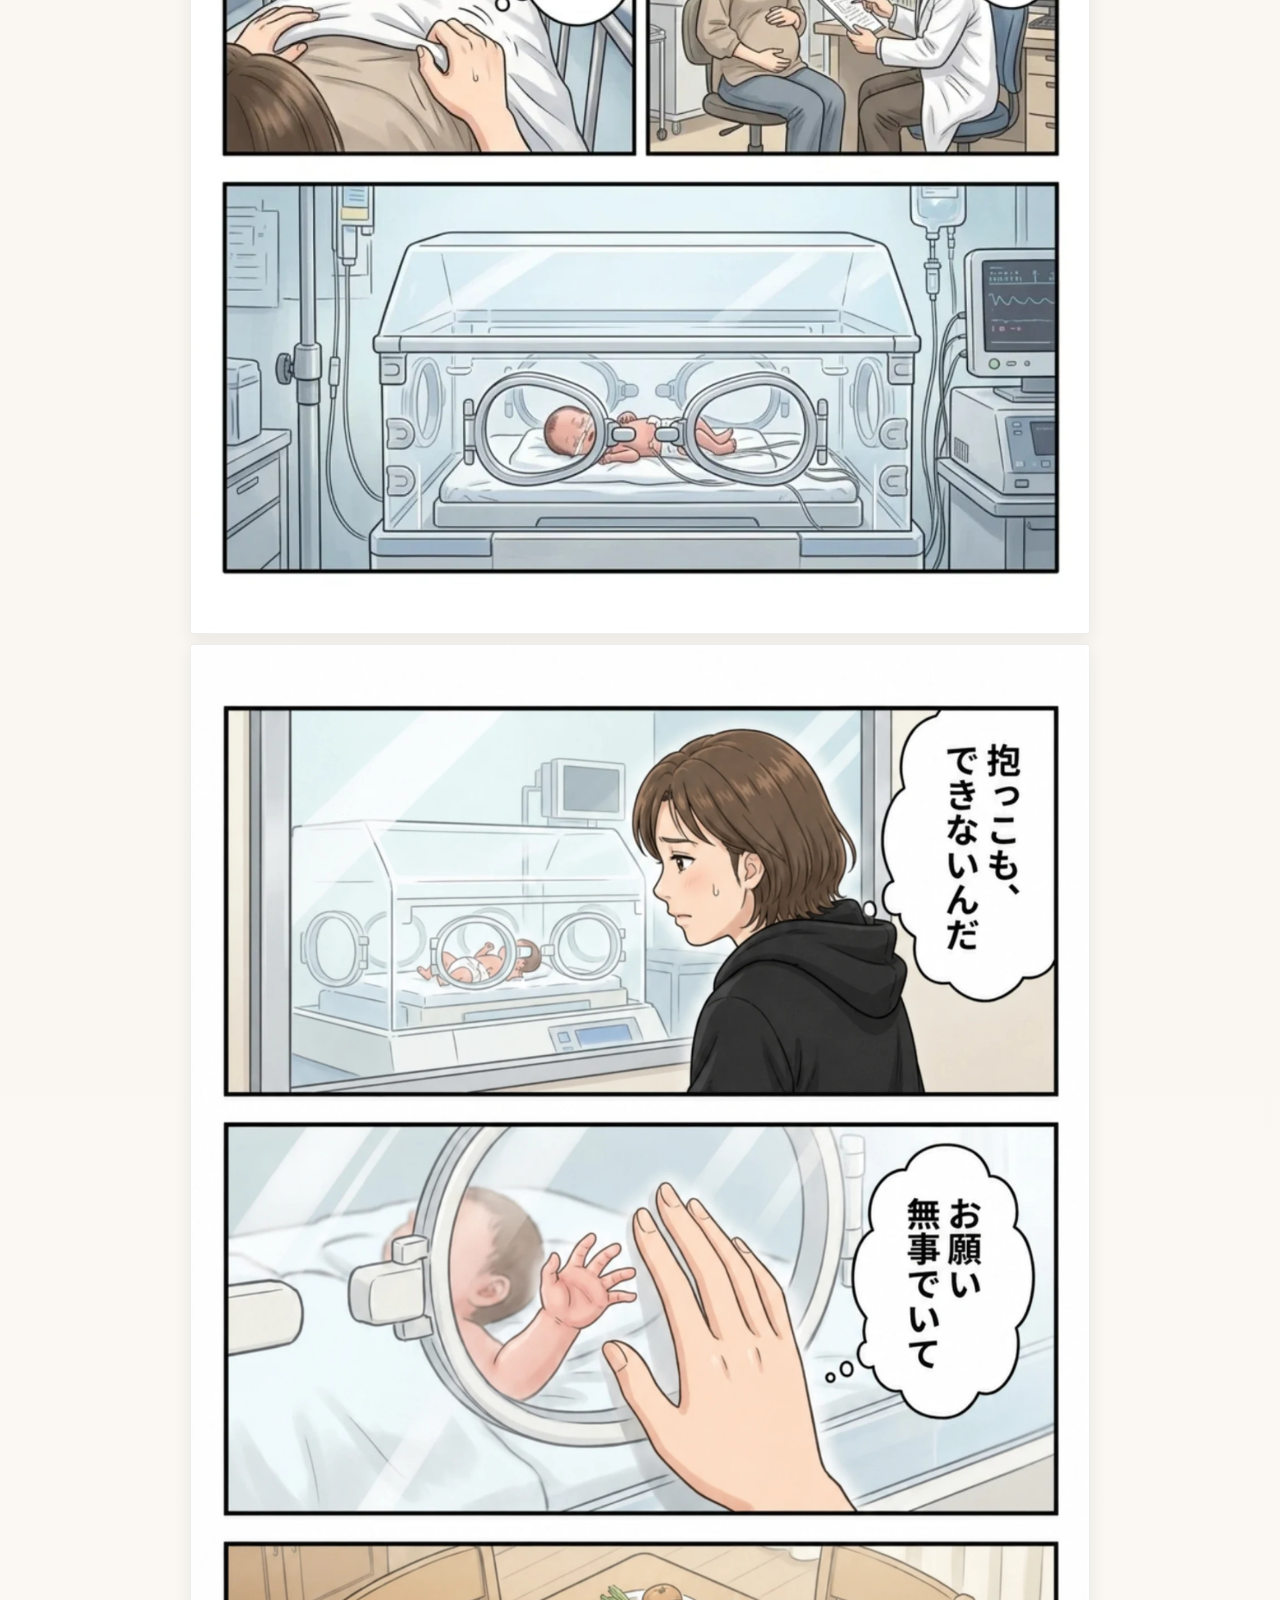
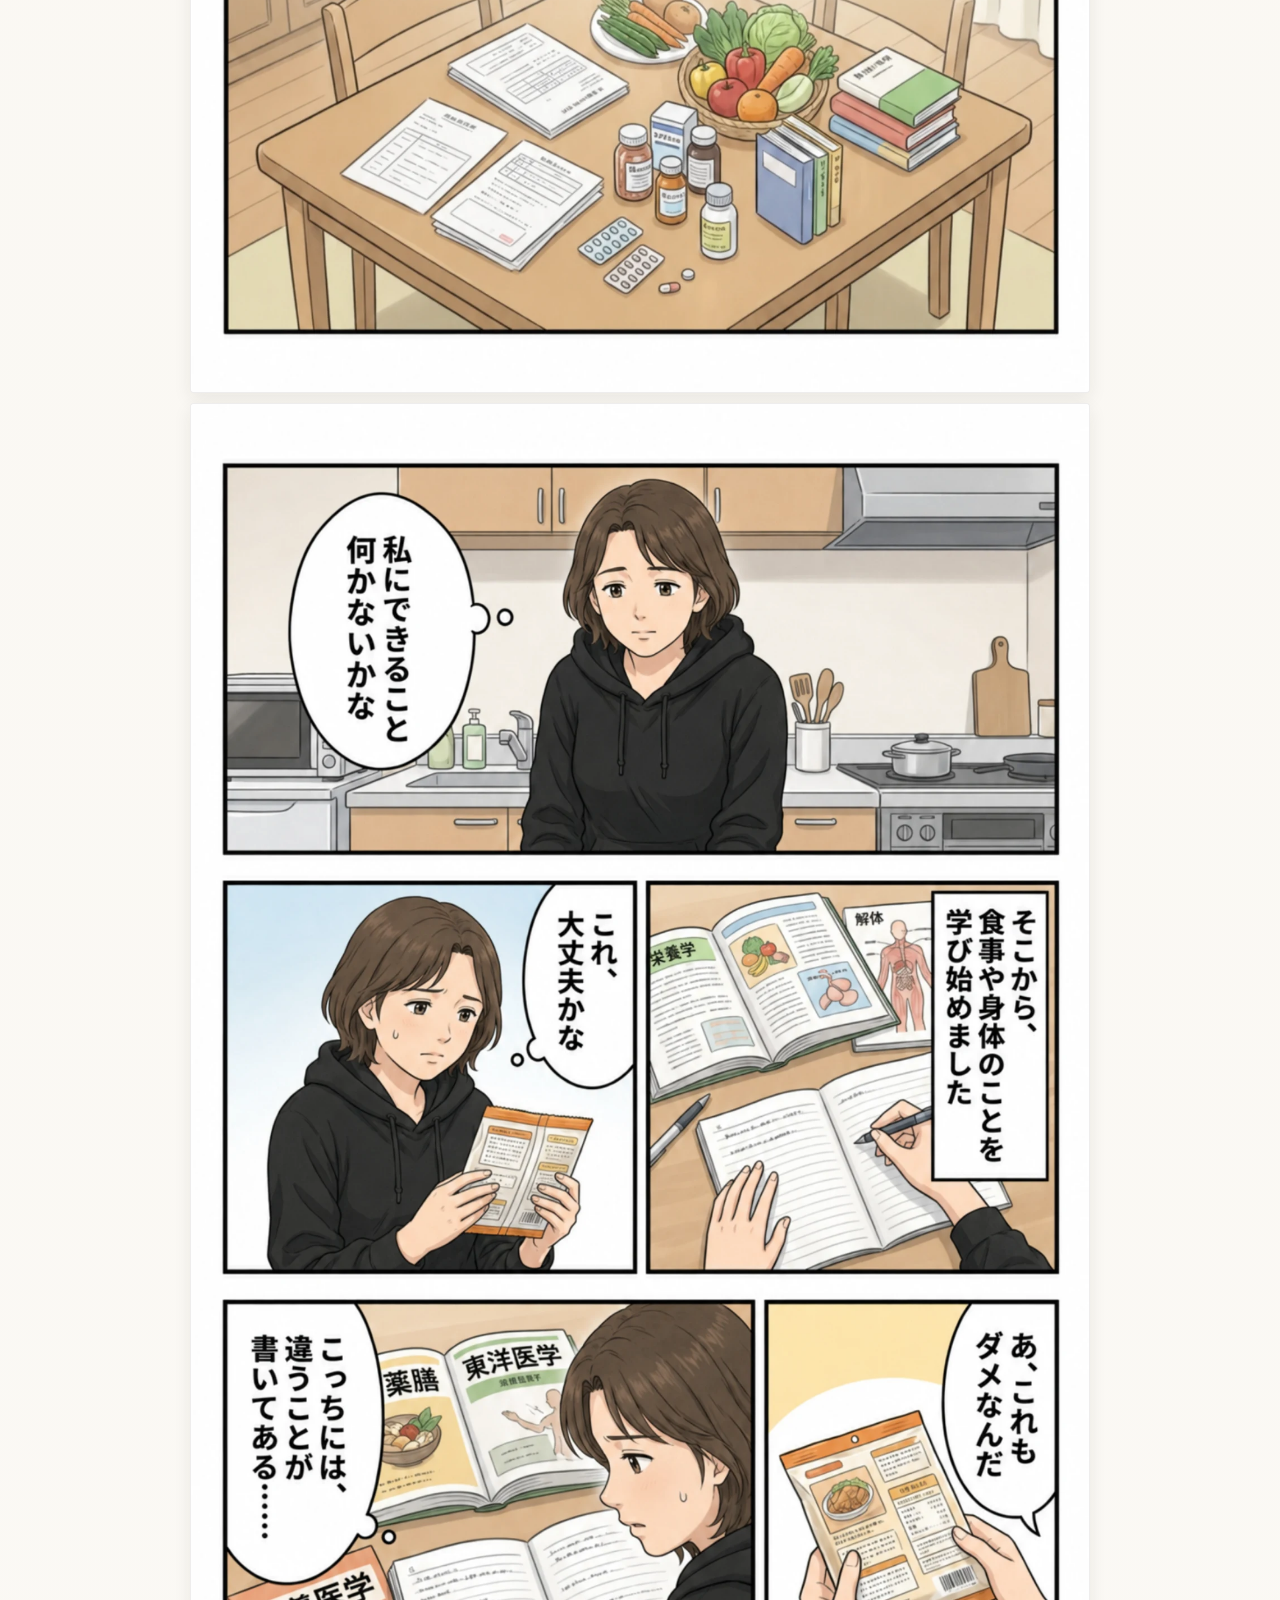
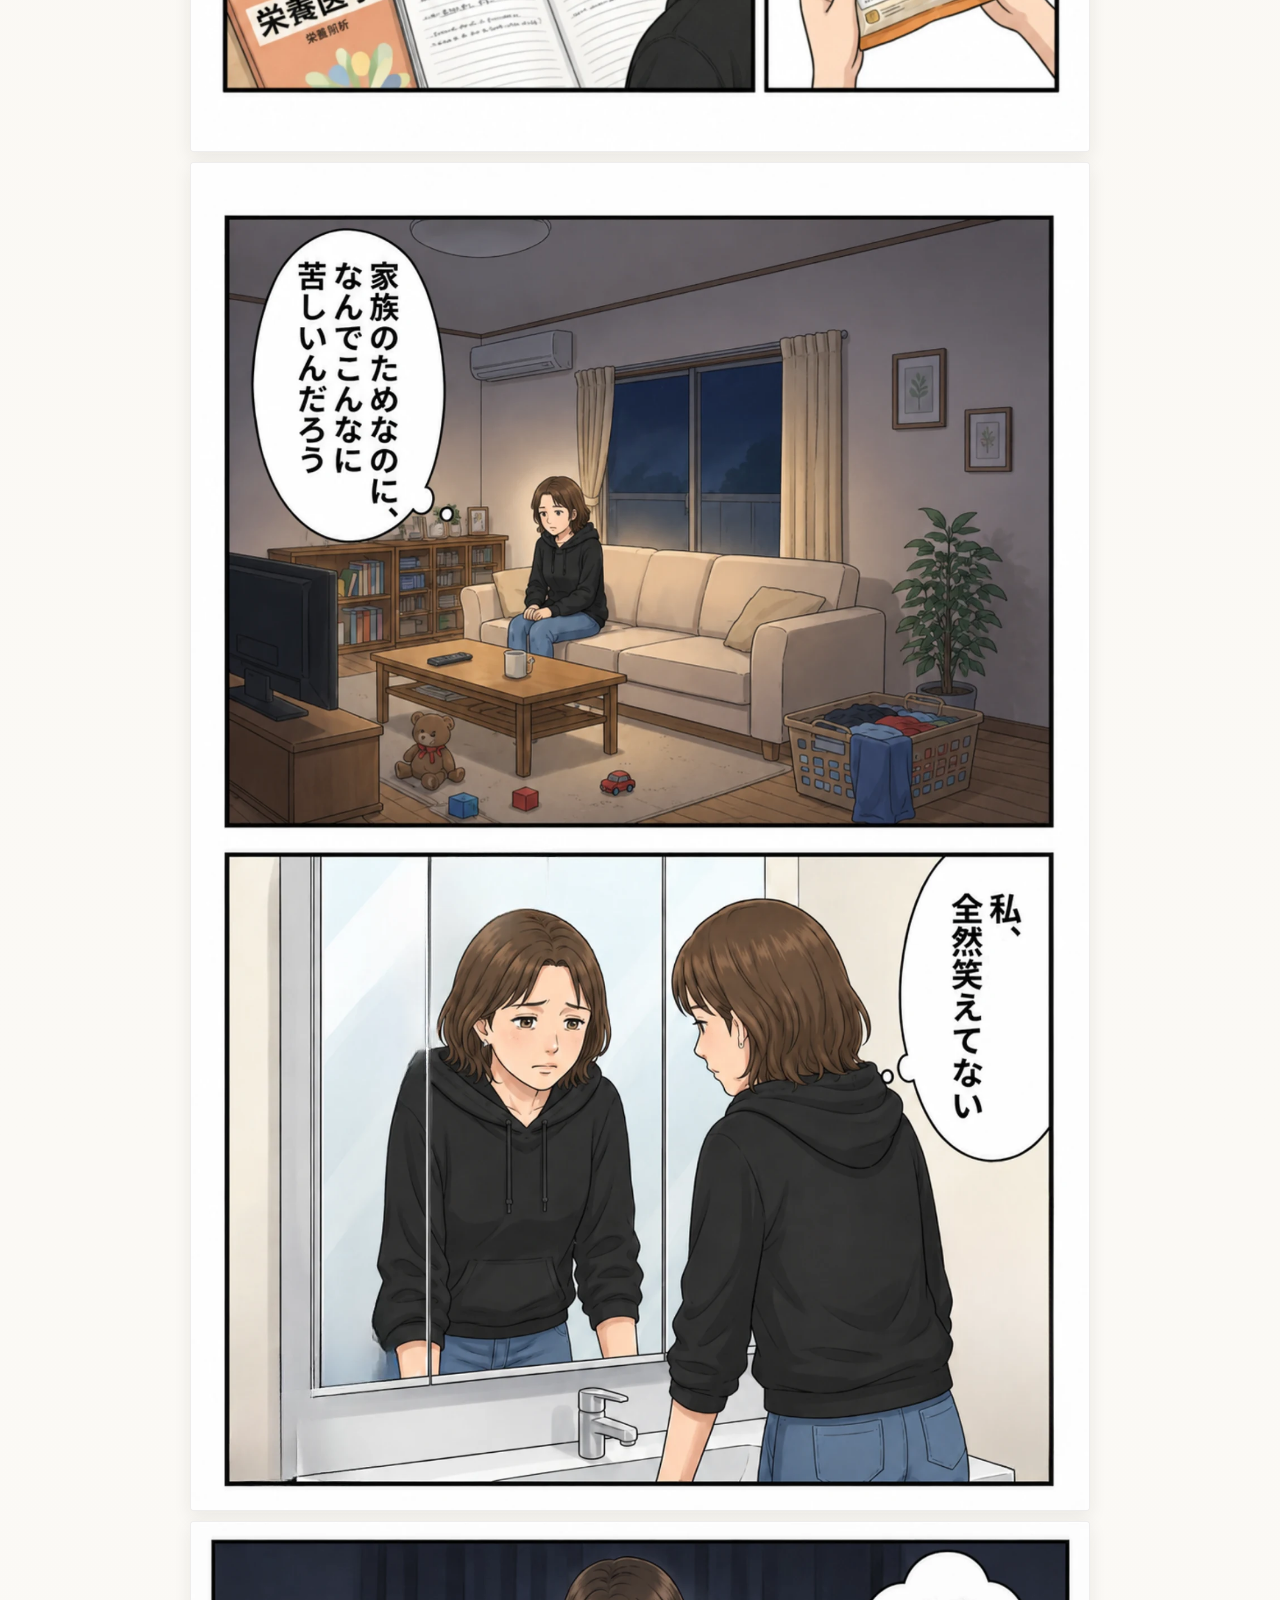
==== commit 91bf8ac9: "Update again LP with revised manga and CTA" ====
--- a/again/index.html
+++ b/again/index.html
@@ -19,7 +19,10 @@
       <img class="hero-image" src="assets/hero.webp" width="1672" height="941" alt="もう若くないから、と自分を諦めていませんか。女性の美しさを取り戻す、もう一度私を好きになる120分" fetchpriority="high" decoding="async">
     </section>
 
-    <section class="cta-band" aria-label="特別価格の案内">
+    <section class="cta-band" aria-label="特別価格と開催日程の案内">
+      <p class="cta-kicker">4日程から選べるオンラインセミナー</p>
+      <p class="cta-schedule-summary">開催日：○/○・○/○・○/○・○/○</p>
+      <p class="cta-helper">※正式な日時は確定後に差し替えます。フォーム内で参加日を選べます。</p>
       <div class="cta-mini-offer" aria-label="特別関係者割引価格">
         <p class="cta-deadline">6月26日(金)23:59まで</p>
         <p class="cta-price-line">
@@ -29,7 +32,8 @@
         </p>
         <p class="cta-price-note">特別関係者割引</p>
       </div>
-      <a class="cta-button" href="#" aria-disabled="true">特別価格で申し込む</a>
+      <a class="cta-button" href="#final-cta">日程を選んで申し込む</a>
+      <p class="cta-form-note">フォームURLが確定したら、このボタンに設定します。</p>
     </section>
 
     <section id="manga" class="manga-reader" aria-label="漫画本編">
@@ -53,23 +57,37 @@
       <img src="assets/manga/18.webp" width="1600" height="2400" alt="漫画本編 18ページ目" loading="lazy" decoding="async">
       <img src="assets/manga/19.webp" width="1600" height="2400" alt="漫画本編 19ページ目" loading="lazy" decoding="async">
       <img src="assets/manga/20.webp" width="1600" height="2400" alt="漫画本編 20ページ目" loading="lazy" decoding="async">
+      <img src="assets/manga/21.webp" width="1600" height="2400" alt="漫画本編 21ページ目" loading="lazy" decoding="async">
     </section>
 
     <section class="message-card" aria-label="セミナー案内メッセージ">
-      <p class="message-lead">「もう若くないから」と、自分を諦めていませんか？</p>
+      <p class="message-eyebrow">漫画を読み終えたあなたへ</p>
+      <p class="message-lead">「もう若くないから」と、自分を終わらせなくていい。</p>
       <h2>女性の美しさを取り戻す<br>もう一度、私を好きになる120分</h2>
       <p>食事・姿勢・呼吸・バストケアを通して、今の自分を整えていく時間です。</p>
-      <p>年齢と戦うのではなく、これからの自分をもう一度大事にする一歩として、まずは120分のセミナーでお会いしましょう。</p>
+      <p>好きな服を着る。笑顔で写真に写る。自分の身体をもう一度、大事に見つめる。</p>
+      <p>年齢と戦うのではなく、これからの自分を整えていく一歩として、まずは120分のセミナーでお会いしましょう。</p>
     </section>
 
-    <section class="closing-card" aria-label="最終案内">
+    <section id="final-cta" class="closing-card" aria-label="最終案内">
       <p class="closing-label">6月26日(金)23:59まで</p>
+      <h2 class="closing-heading">特別価格のご案内</h2>
+      <div class="closing-schedule" aria-label="開催日程">
+        <p class="closing-schedule-title">開催日程</p>
+        <ul>
+          <li>○月○日（○）○○:○○〜○○:○○</li>
+          <li>○月○日（○）○○:○○〜○○:○○</li>
+          <li>○月○日（○）○○:○○〜○○:○○</li>
+          <li>○月○日（○）○○:○○〜○○:○○</li>
+        </ul>
+        <p class="closing-schedule-note">※正式な日時は確定後に差し替えます。フォーム内で参加日を選べます。</p>
+      </div>
       <p class="closing-title">
         <span class="closing-regular-price">通常価格 4,000円</span>
         <span class="price-arrow" aria-hidden="true">→</span>
         <span>特別価格 1,000円</span>
       </p>
-      <a class="cta-button" href="#" aria-disabled="true">特別価格で申し込む</a>
+      <a class="cta-button" href="#" aria-disabled="true">日程を選んで申し込む</a>
       <p class="closing-text">フォームURLが確定したら、このボタンに設定します。</p>
     </section>
   </main>
--- a/again/style.css
+++ b/again/style.css
@@ -65,7 +65,7 @@
 .cta-band,
 .closing-card {
   margin: 18px 0;
-  padding: 18px;
+  padding: clamp(18px, 4vw, 26px);
   border: 1px solid var(--line);
   border-radius: 8px;
   background: rgba(255, 255, 255, 0.94);
@@ -73,6 +73,44 @@
   box-shadow: 0 8px 24px rgba(43, 33, 26, 0.08);
 }
 
+.cta-kicker,
+.cta-schedule-summary,
+.cta-helper,
+.cta-form-note {
+  margin: 0;
+}
+
+.cta-kicker {
+  color: var(--accent);
+  font-size: clamp(15px, 4vw, 19px);
+  font-weight: 900;
+  line-height: 1.5;
+}
+
+.cta-schedule-summary {
+  margin-top: 4px;
+  color: var(--ink);
+  font-size: clamp(18px, 5vw, 25px);
+  font-weight: 900;
+  line-height: 1.45;
+}
+
+.cta-helper,
+.cta-form-note {
+  color: var(--muted);
+  font-size: clamp(12px, 3.4vw, 14px);
+  font-weight: 700;
+  line-height: 1.6;
+}
+
+.cta-helper {
+  margin-top: 2px;
+}
+
+.cta-form-note {
+  margin-top: 12px;
+}
+
 .closing-card p {
   margin: 0;
 }
@@ -88,7 +126,7 @@
 }
 
 .cta-mini-offer {
-  margin: 0 auto 16px;
+  margin: 14px auto 16px;
   padding: 12px 14px 14px;
   border: 2px solid rgba(217, 79, 43, 0.22);
   border-radius: 8px;
@@ -209,7 +247,15 @@
   margin: 0;
 }
 
+.message-eyebrow {
+  color: var(--accent);
+  font-size: clamp(13px, 3.5vw, 16px);
+  font-weight: 900;
+  line-height: 1.5;
+}
+
 .message-lead {
+  margin-top: 6px !important;
   color: var(--ink);
   font-size: clamp(18px, 4.6vw, 25px);
   font-weight: 900;
@@ -241,13 +287,57 @@
 .closing-label {
   display: inline-block;
   margin-bottom: 10px !important;
-  padding: 5px 14px;
+  padding: 7px 18px;
   border-radius: 999px;
   background: #fff0ea;
   color: var(--accent);
-  font-size: clamp(15px, 4.2vw, 20px);
+  font-size: clamp(17px, 5vw, 24px);
   font-weight: 900;
   line-height: 1.35;
+}
+
+.closing-heading {
+  margin: 0 0 12px;
+  color: var(--ink);
+  font-size: clamp(22px, 6vw, 30px);
+  font-weight: 900;
+  line-height: 1.4;
+}
+
+.closing-schedule {
+  width: min(100%, 580px);
+  margin: 0 auto 16px;
+  padding: 14px;
+  border-radius: 8px;
+  background: #fffaf6;
+  border: 1px solid var(--line);
+}
+
+.closing-schedule-title {
+  color: var(--accent);
+  font-size: clamp(16px, 4.4vw, 20px);
+  font-weight: 900;
+  line-height: 1.5;
+}
+
+.closing-schedule ul {
+  display: grid;
+  gap: 4px;
+  margin: 8px 0 0;
+  padding: 0;
+  list-style: none;
+  color: var(--ink);
+  font-size: clamp(15px, 4vw, 18px);
+  font-weight: 800;
+  line-height: 1.55;
+}
+
+.closing-schedule-note {
+  margin-top: 8px !important;
+  color: var(--muted);
+  font-size: clamp(12px, 3.4vw, 14px);
+  font-weight: 700;
+  line-height: 1.6;
 }
 
 .closing-title {
@@ -302,7 +392,7 @@
   .message-card,
   .closing-card {
     margin: 12px 10px;
-    padding: 14px;
+    padding: 16px 14px;
   }
 
   .manga-reader {
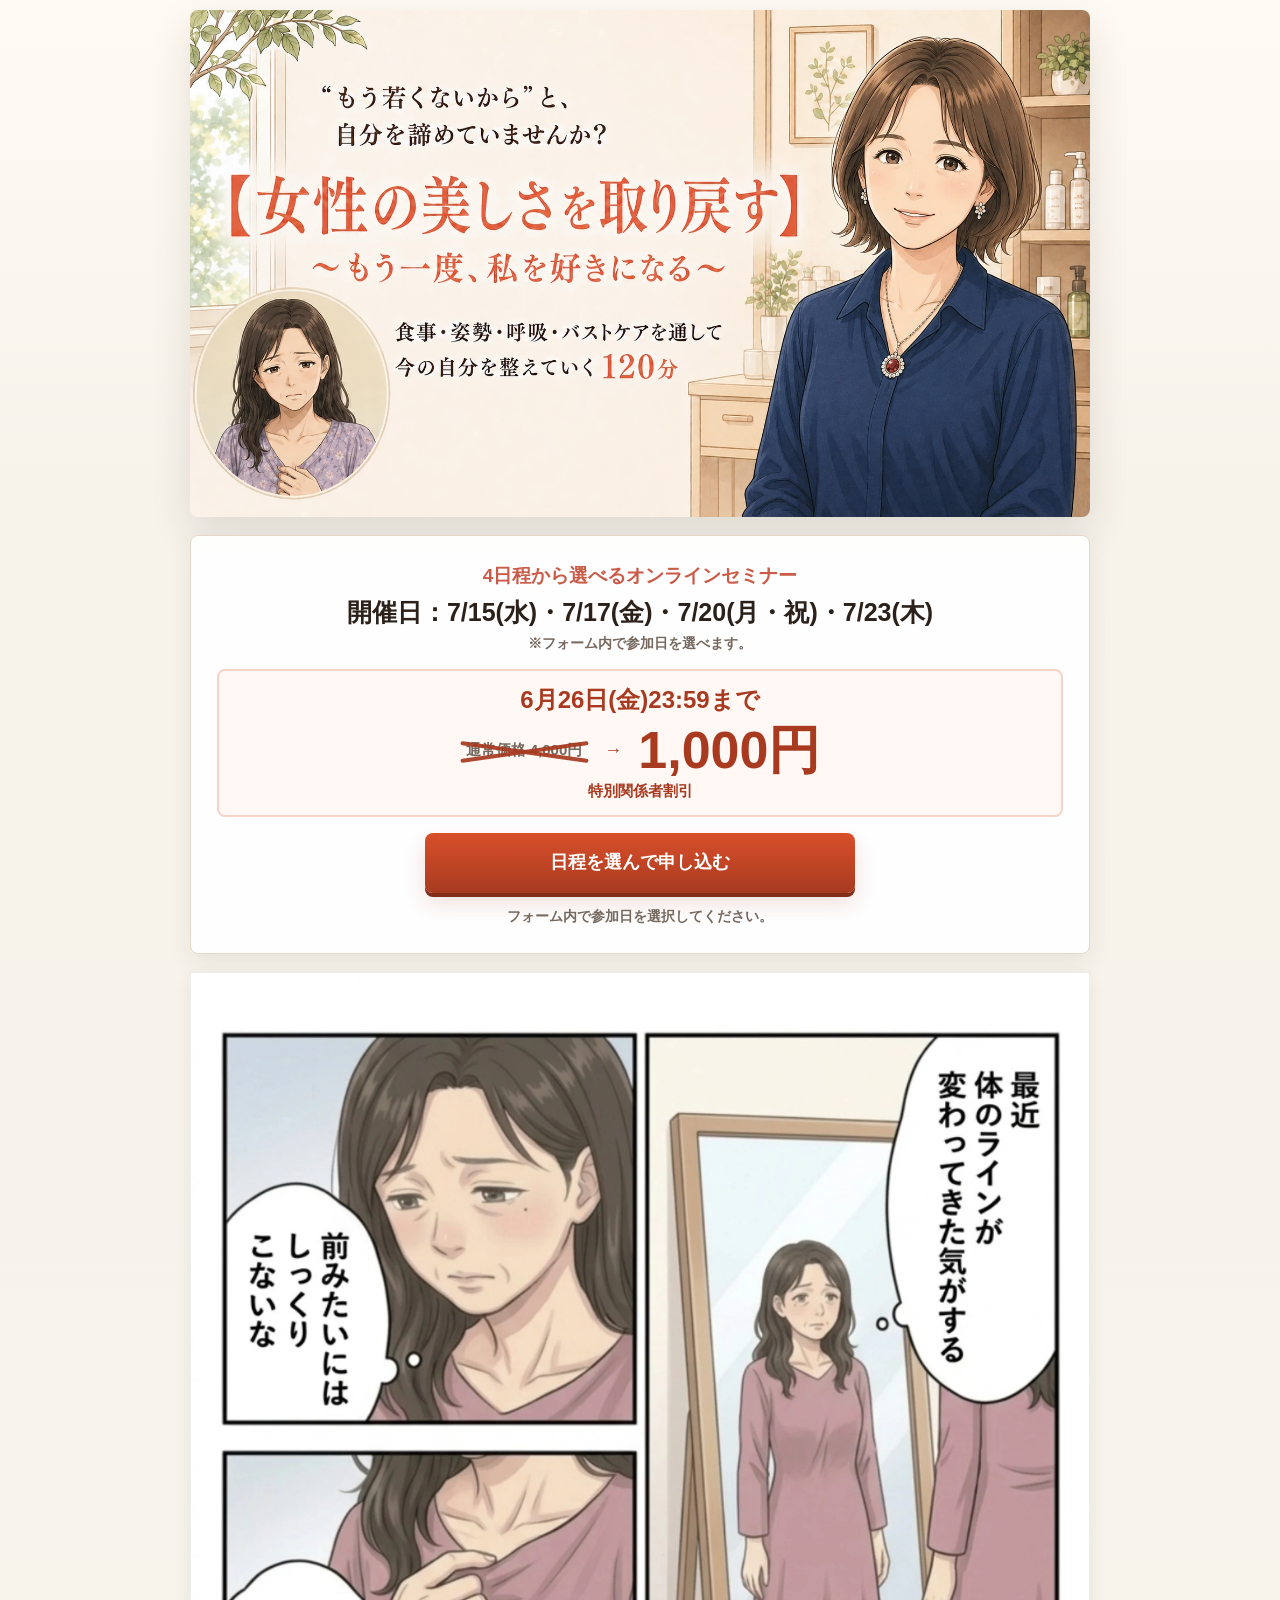
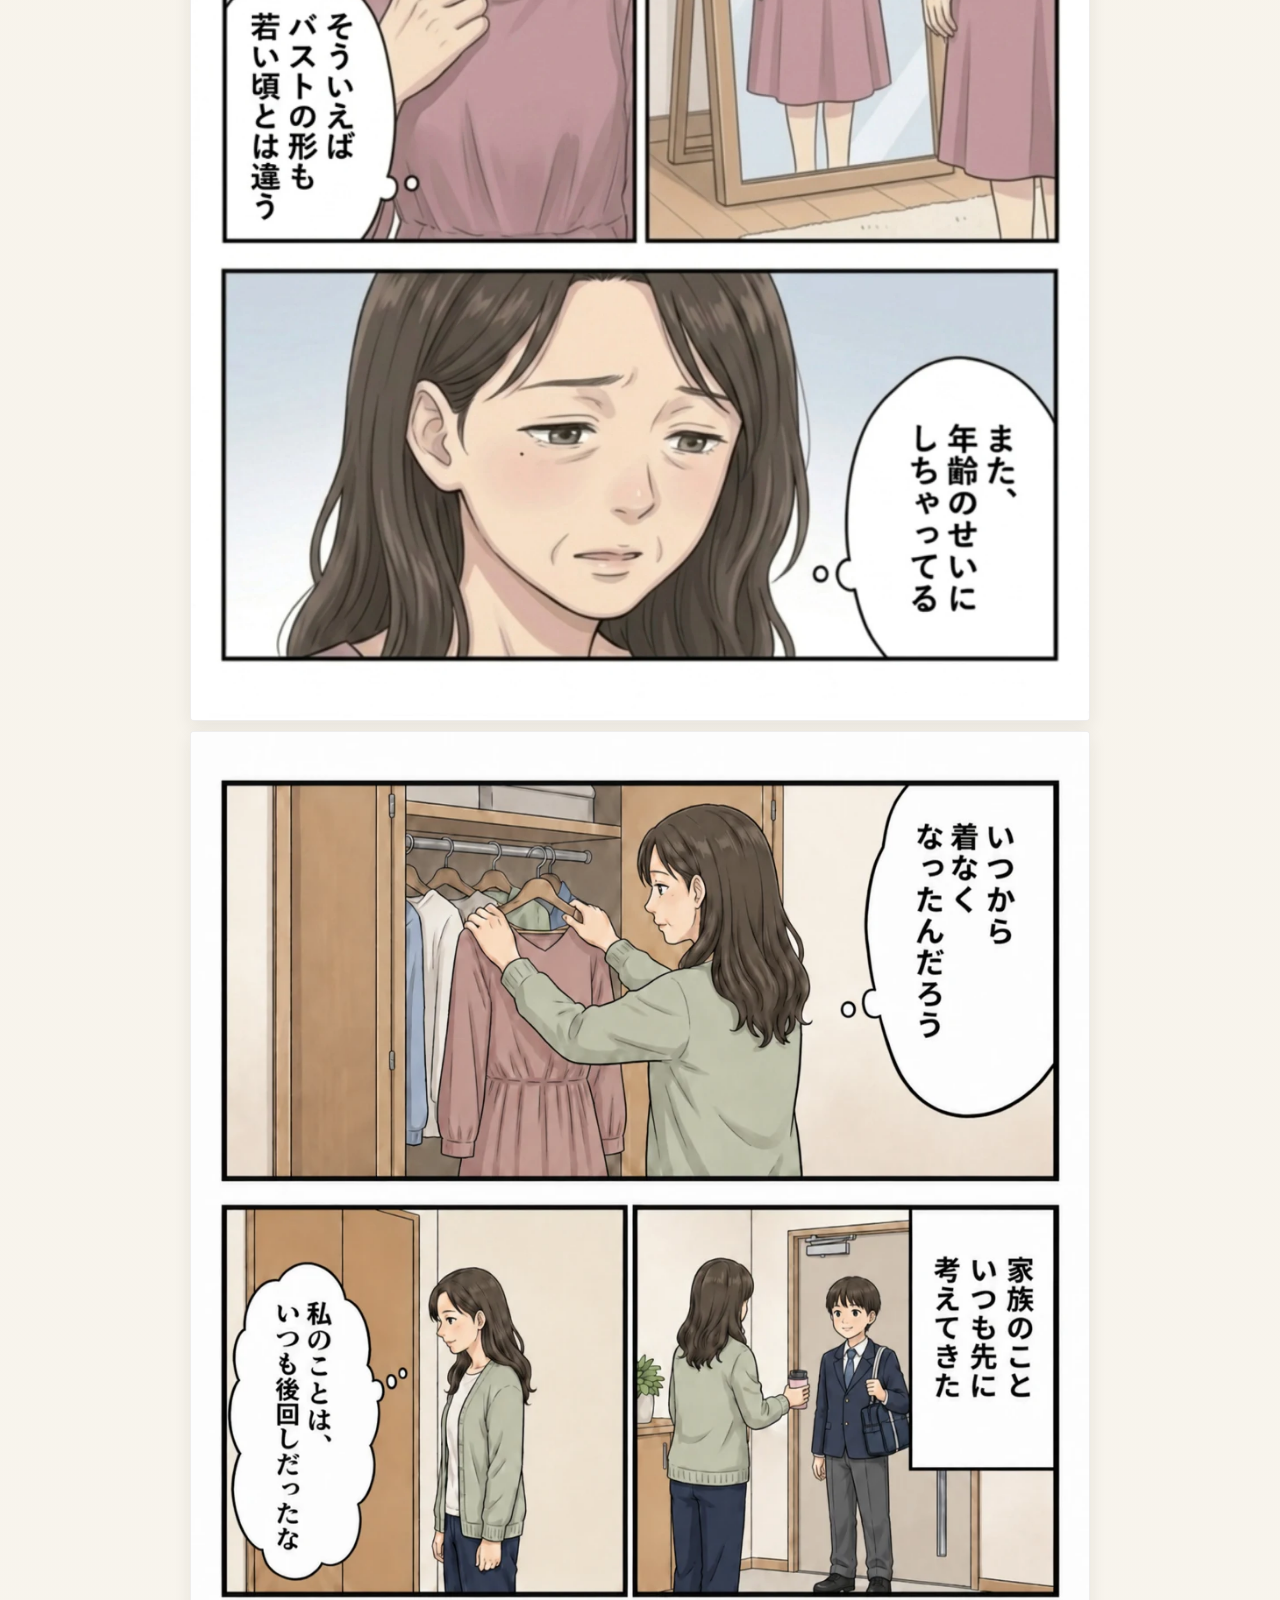
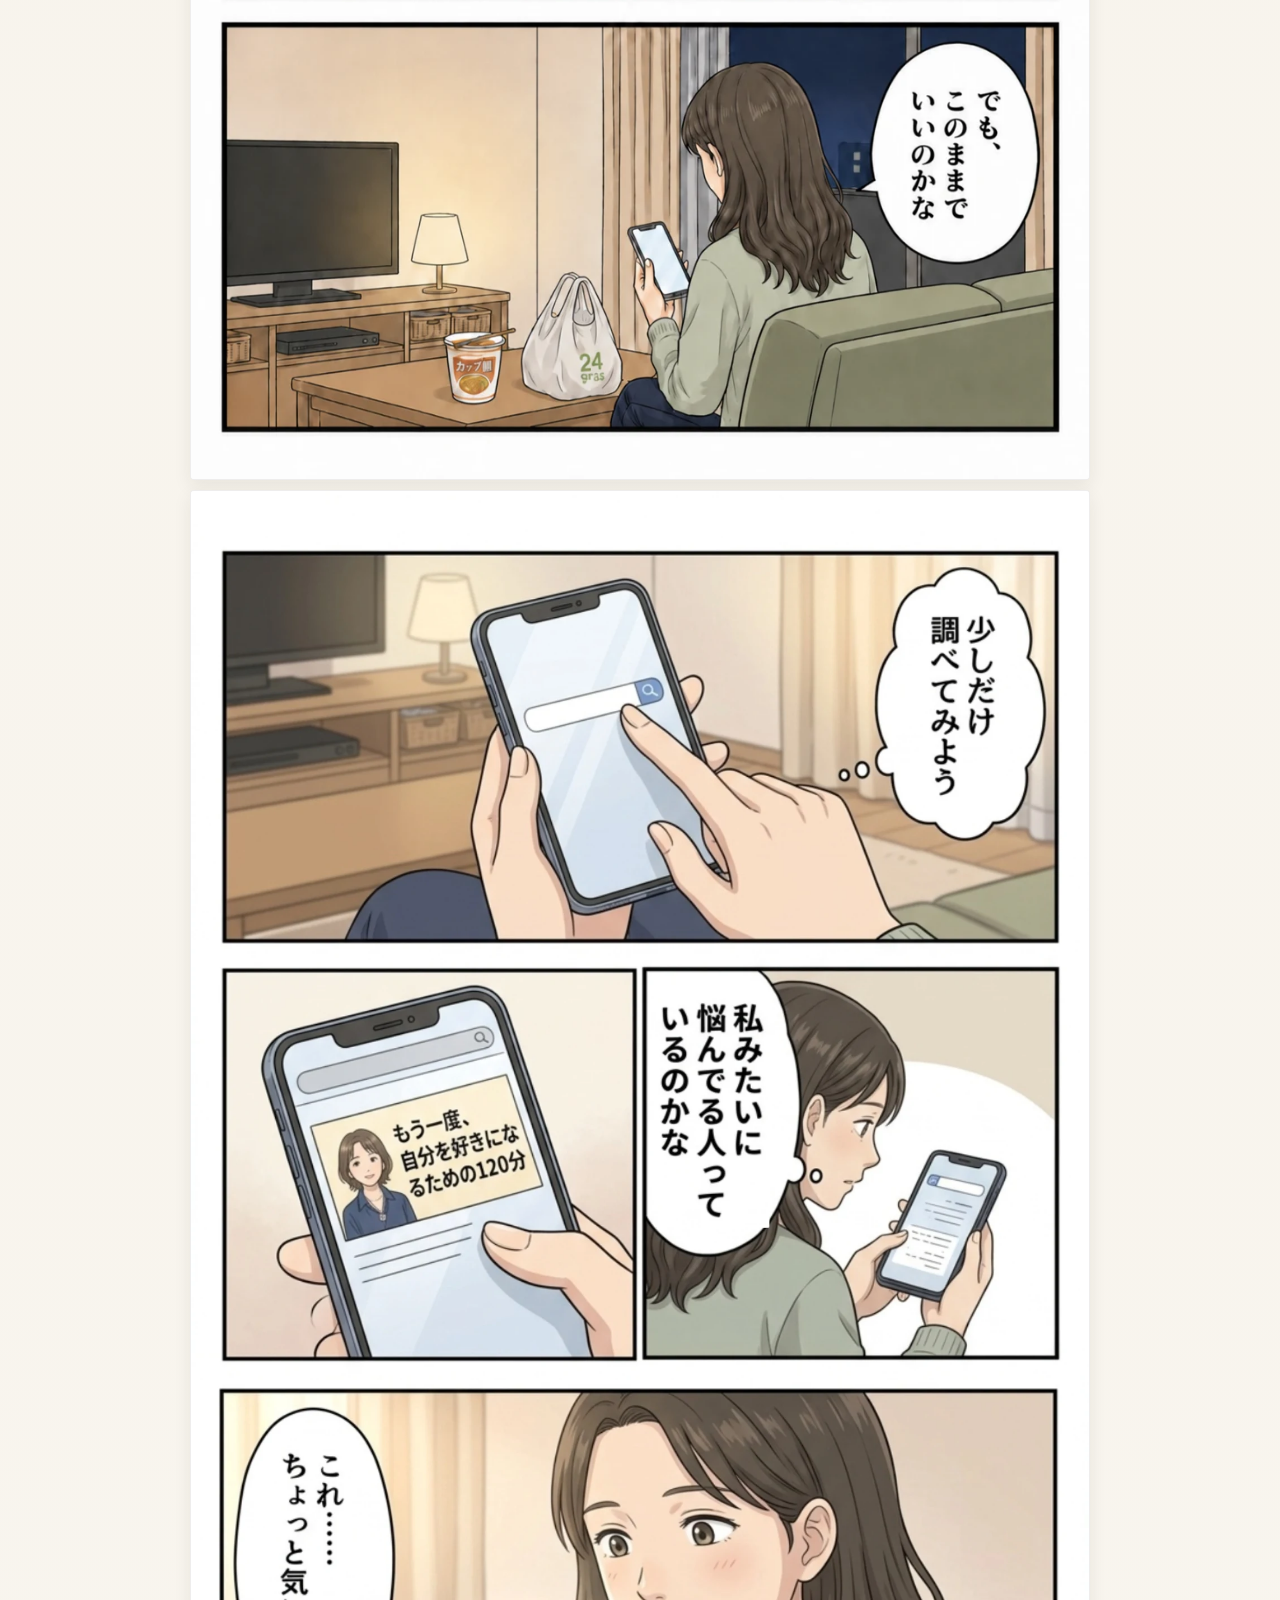
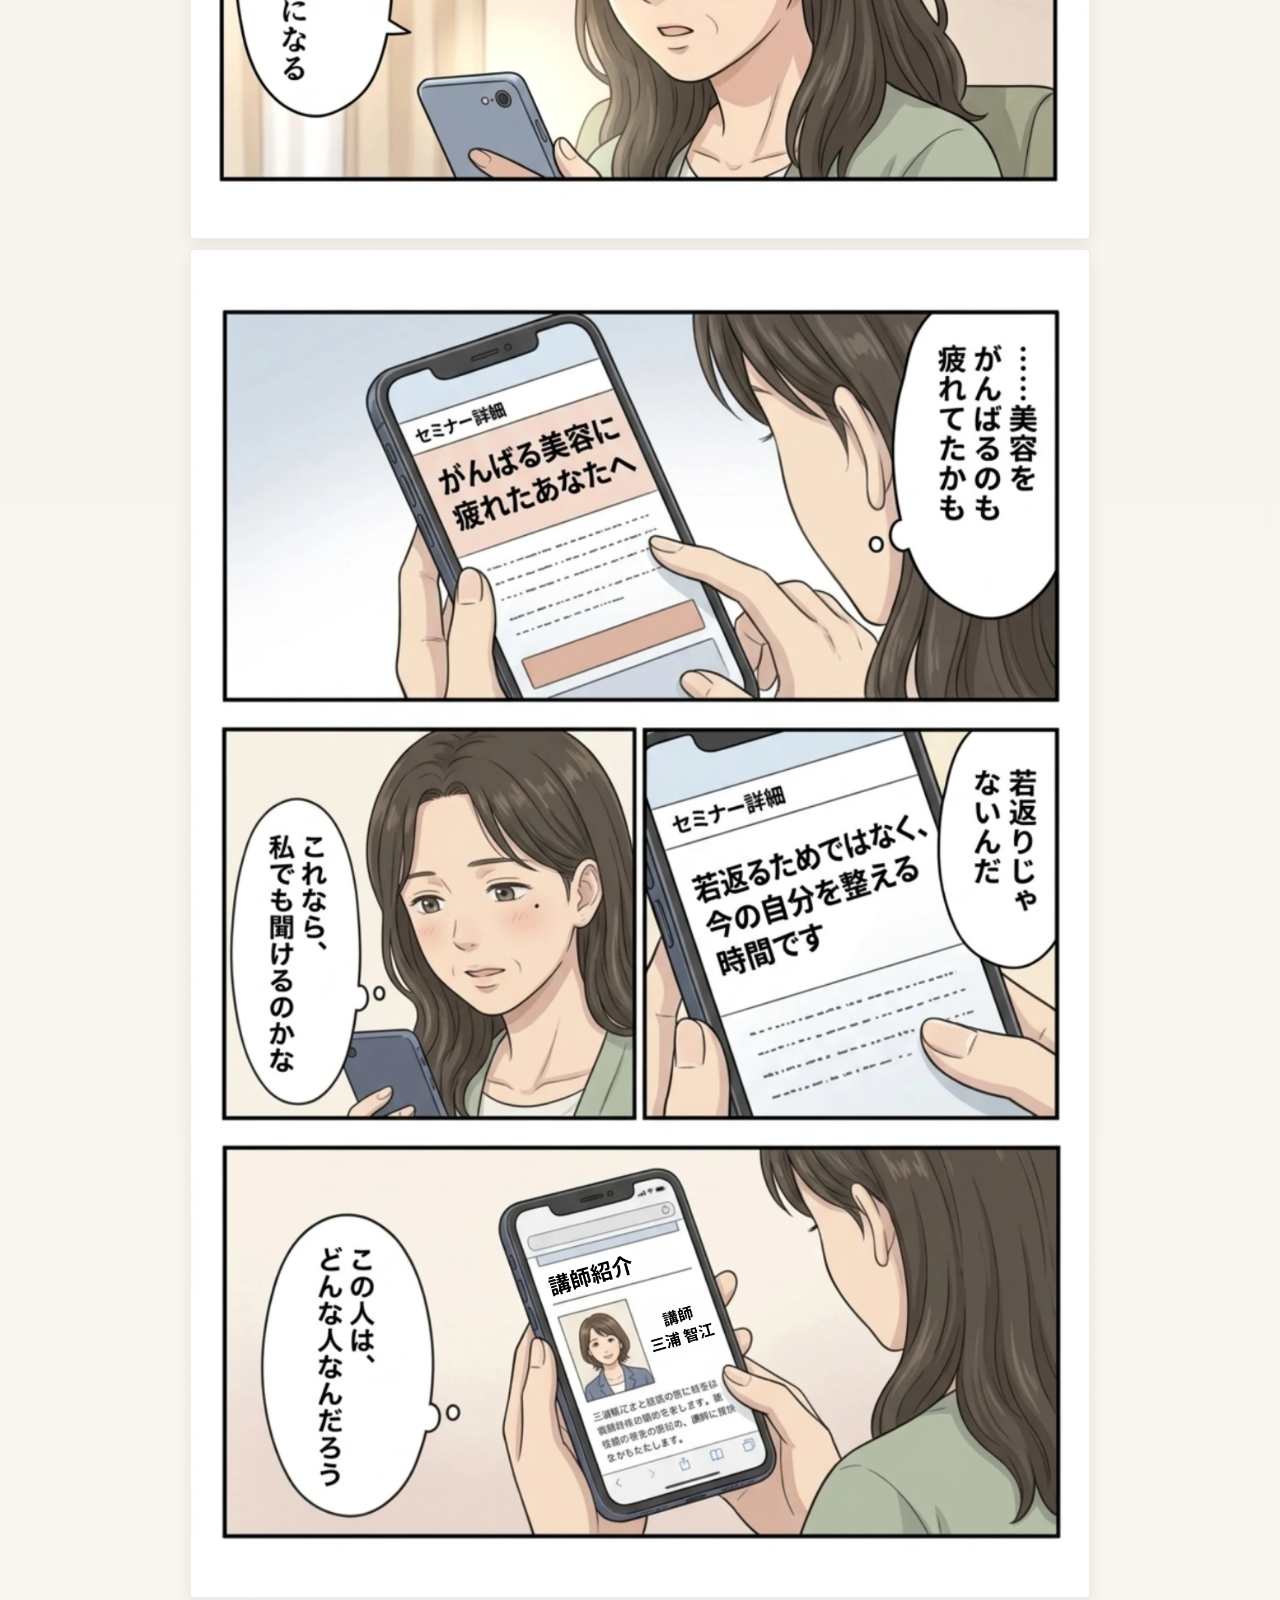
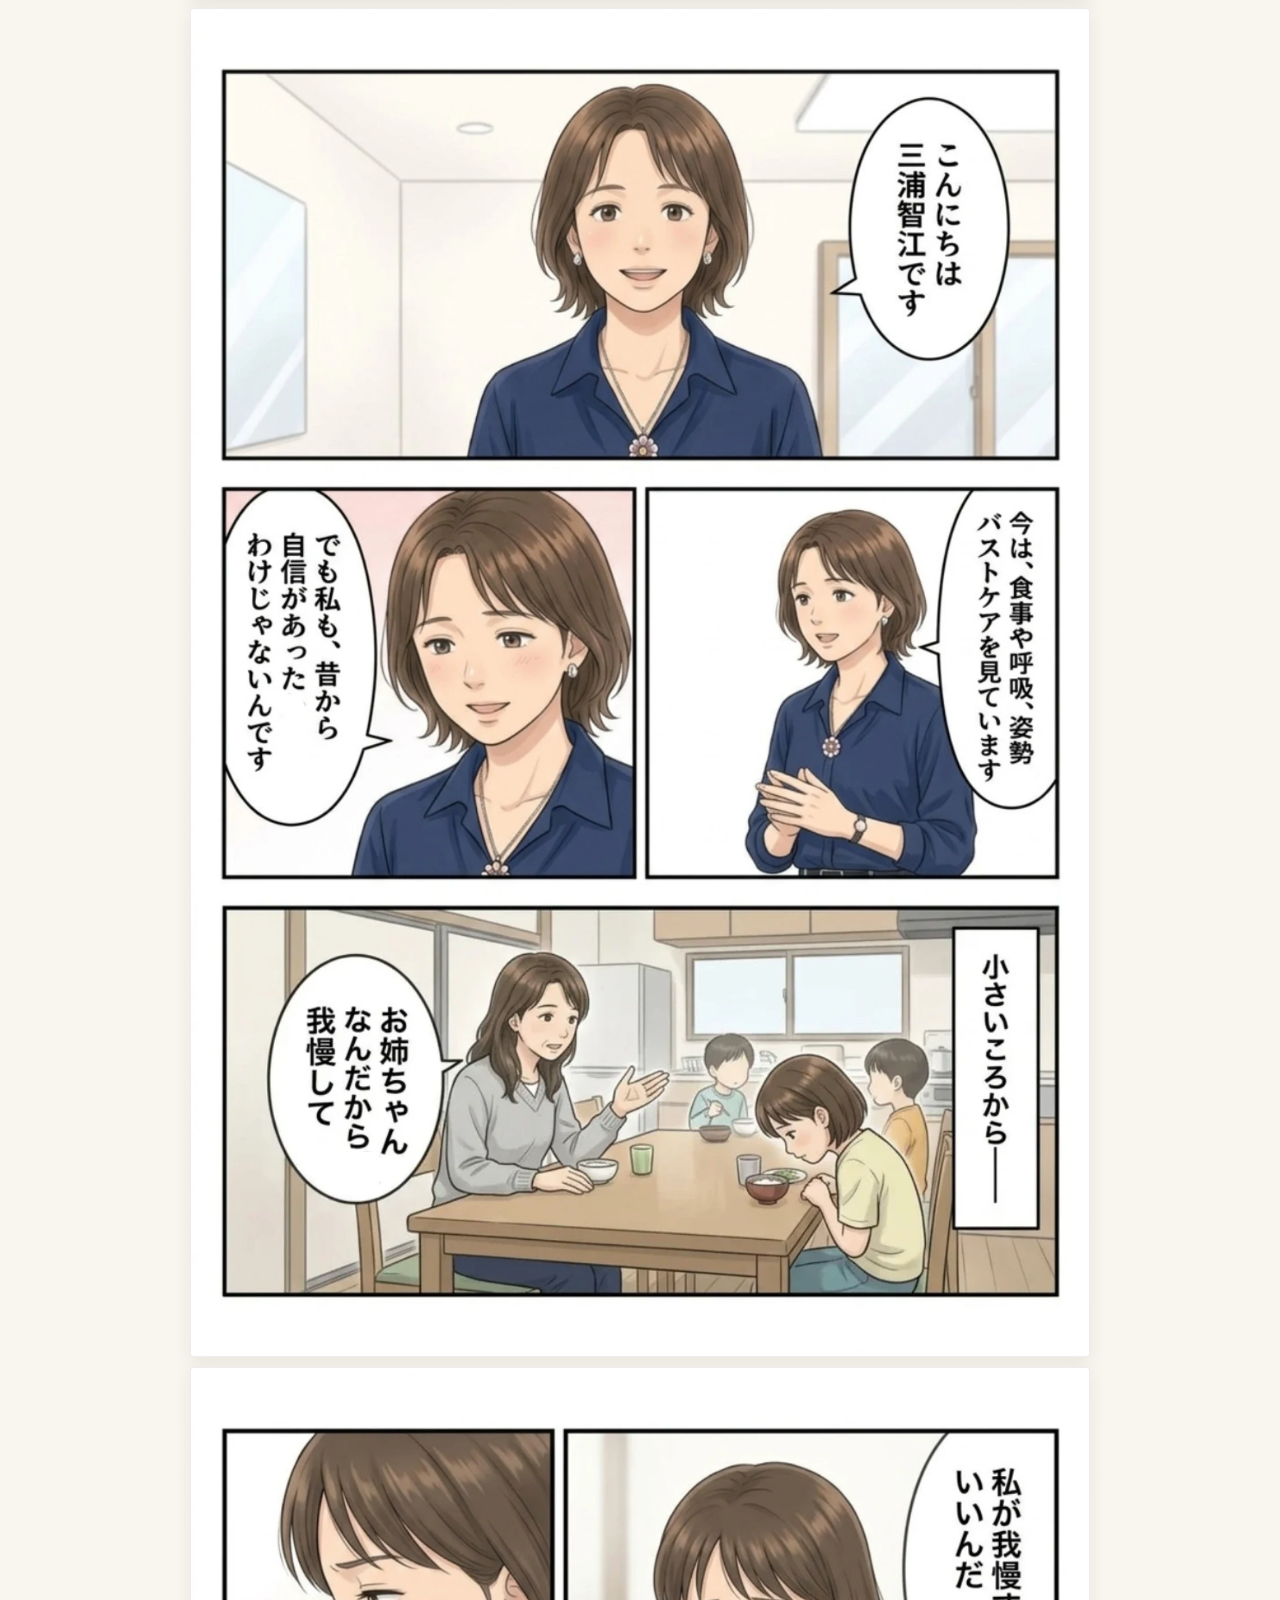
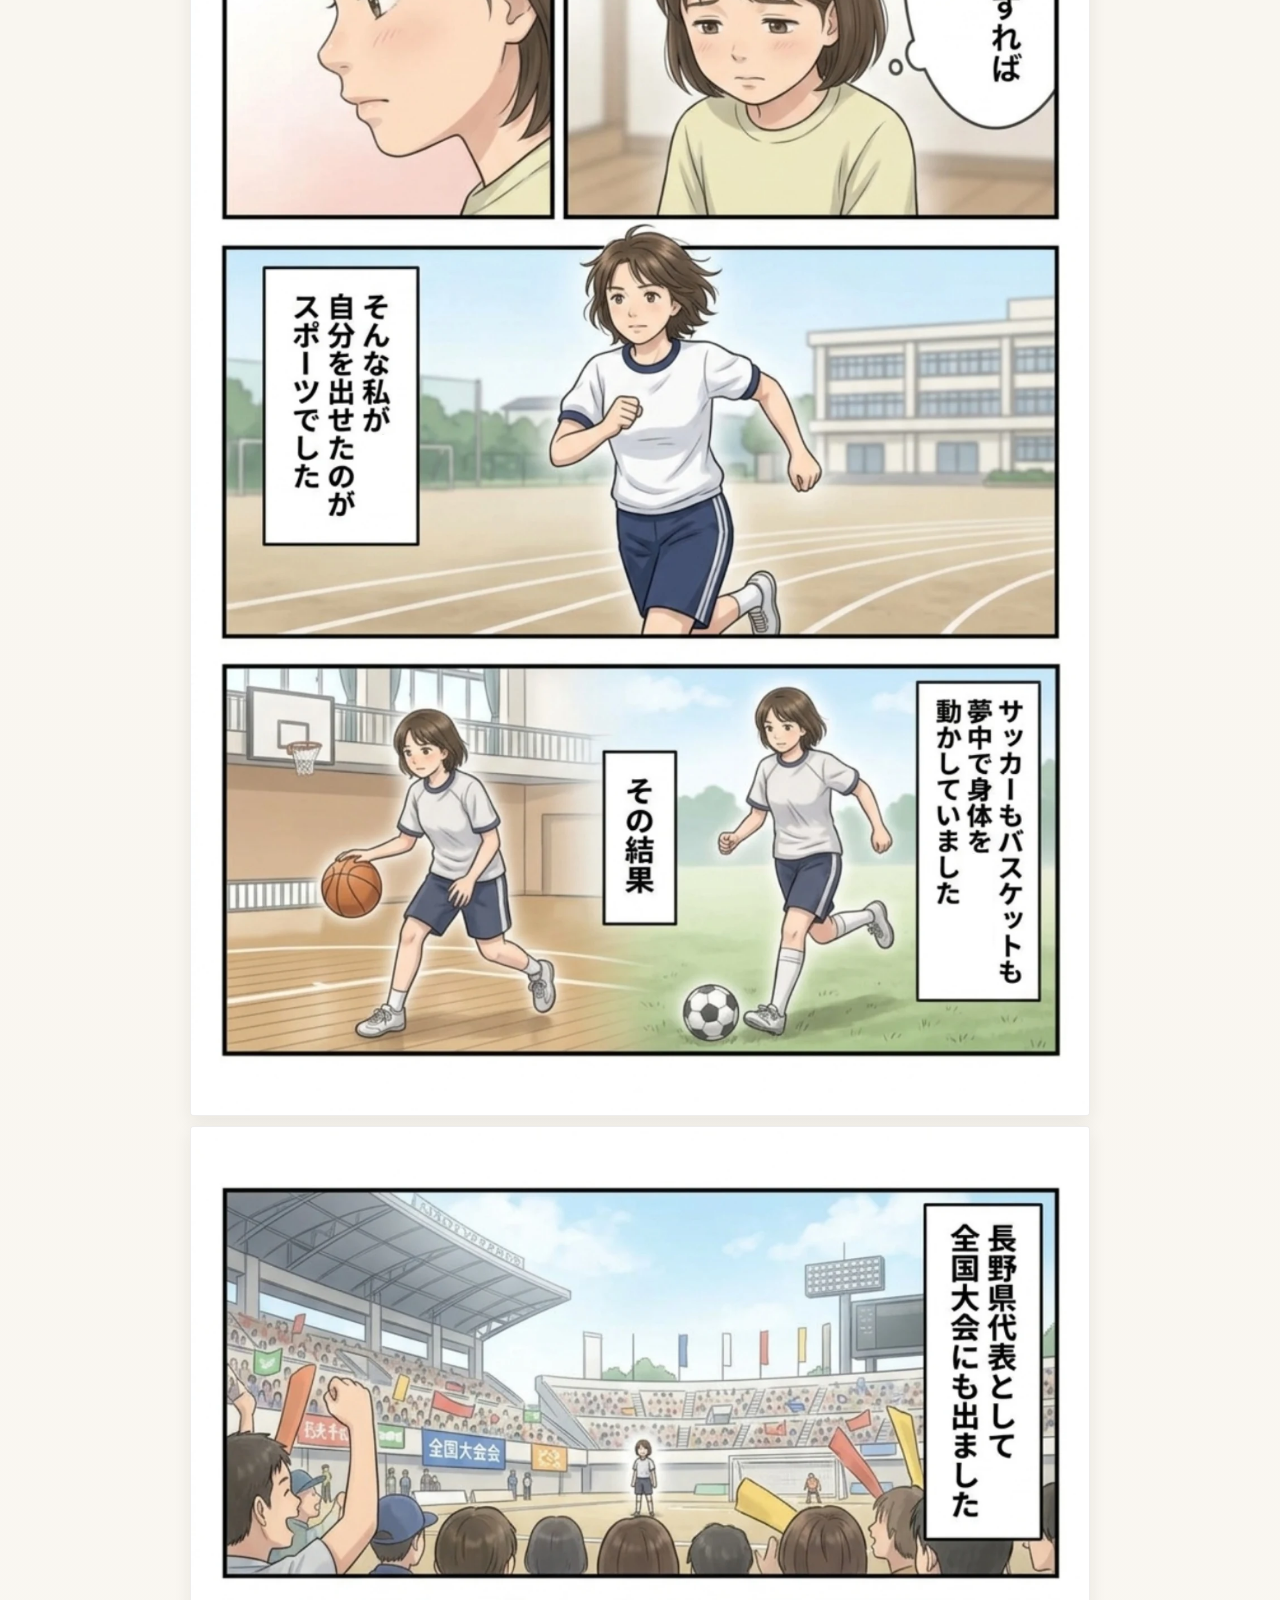
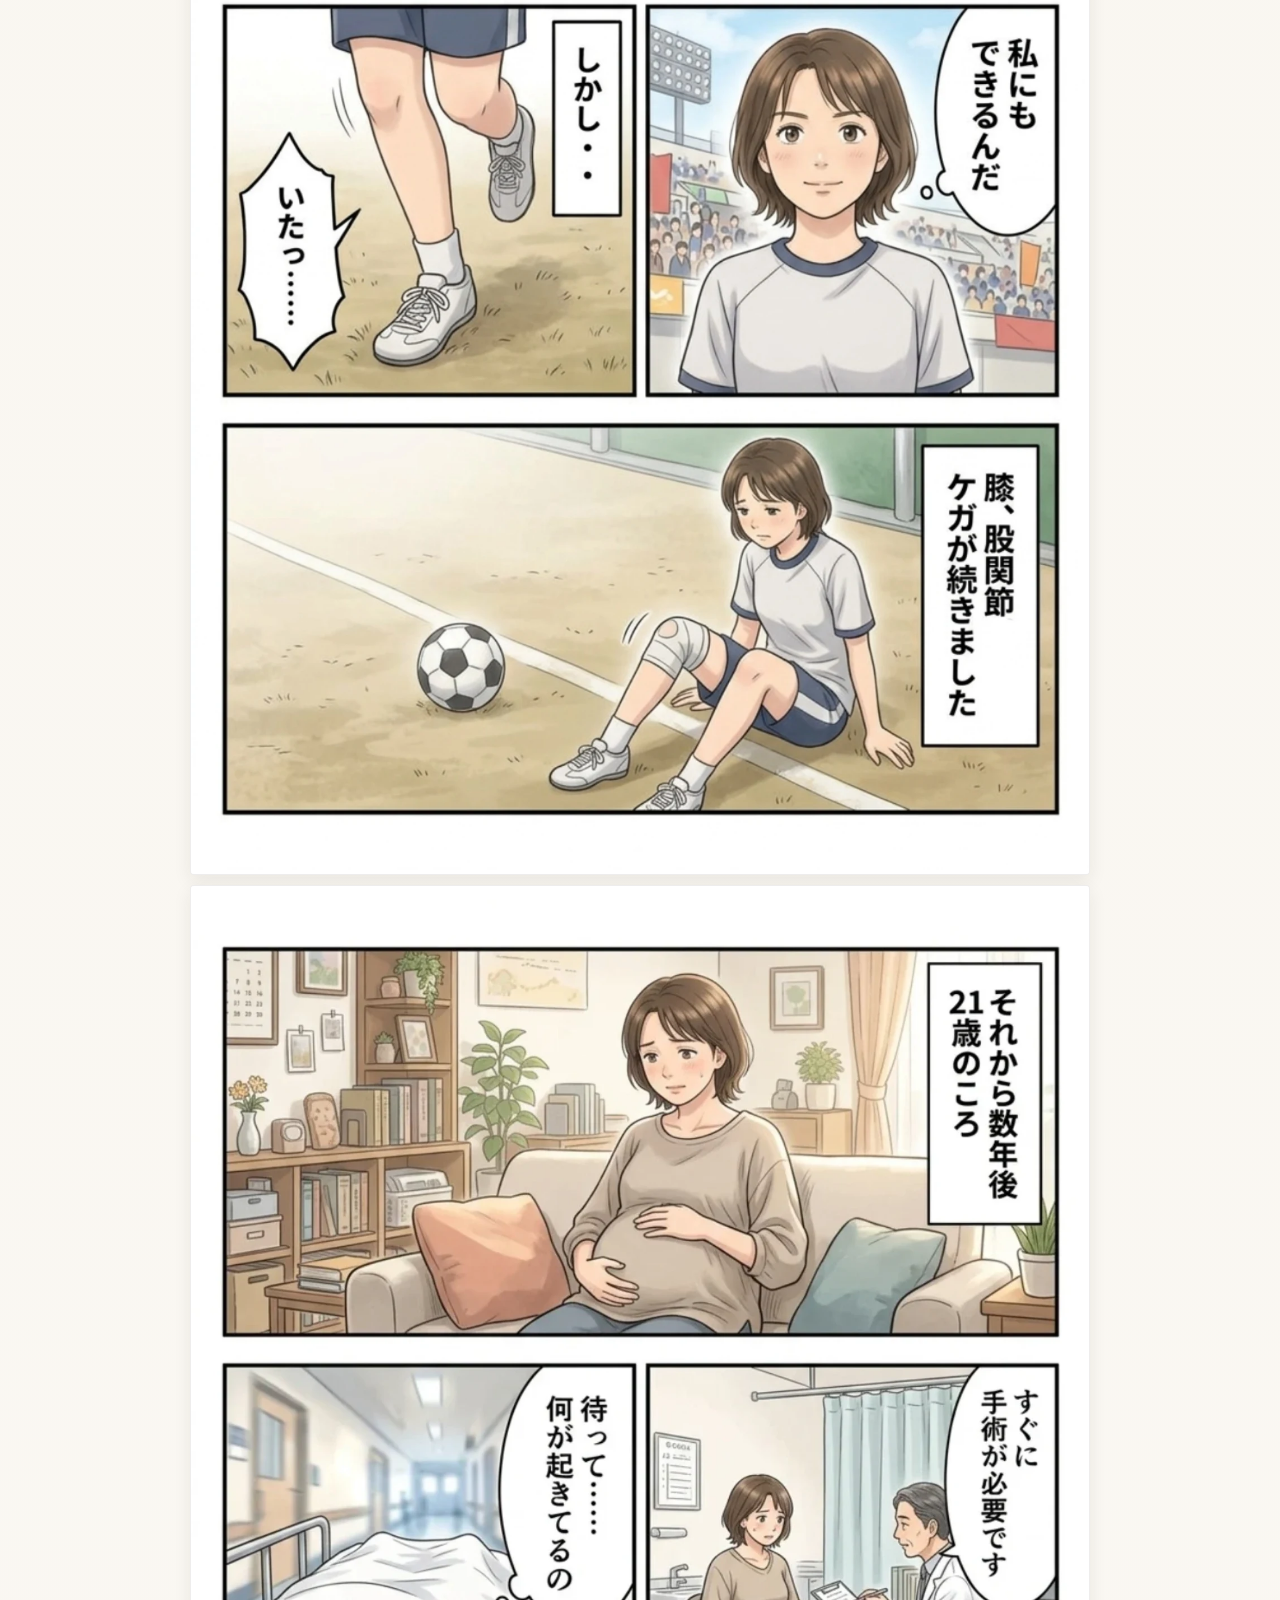
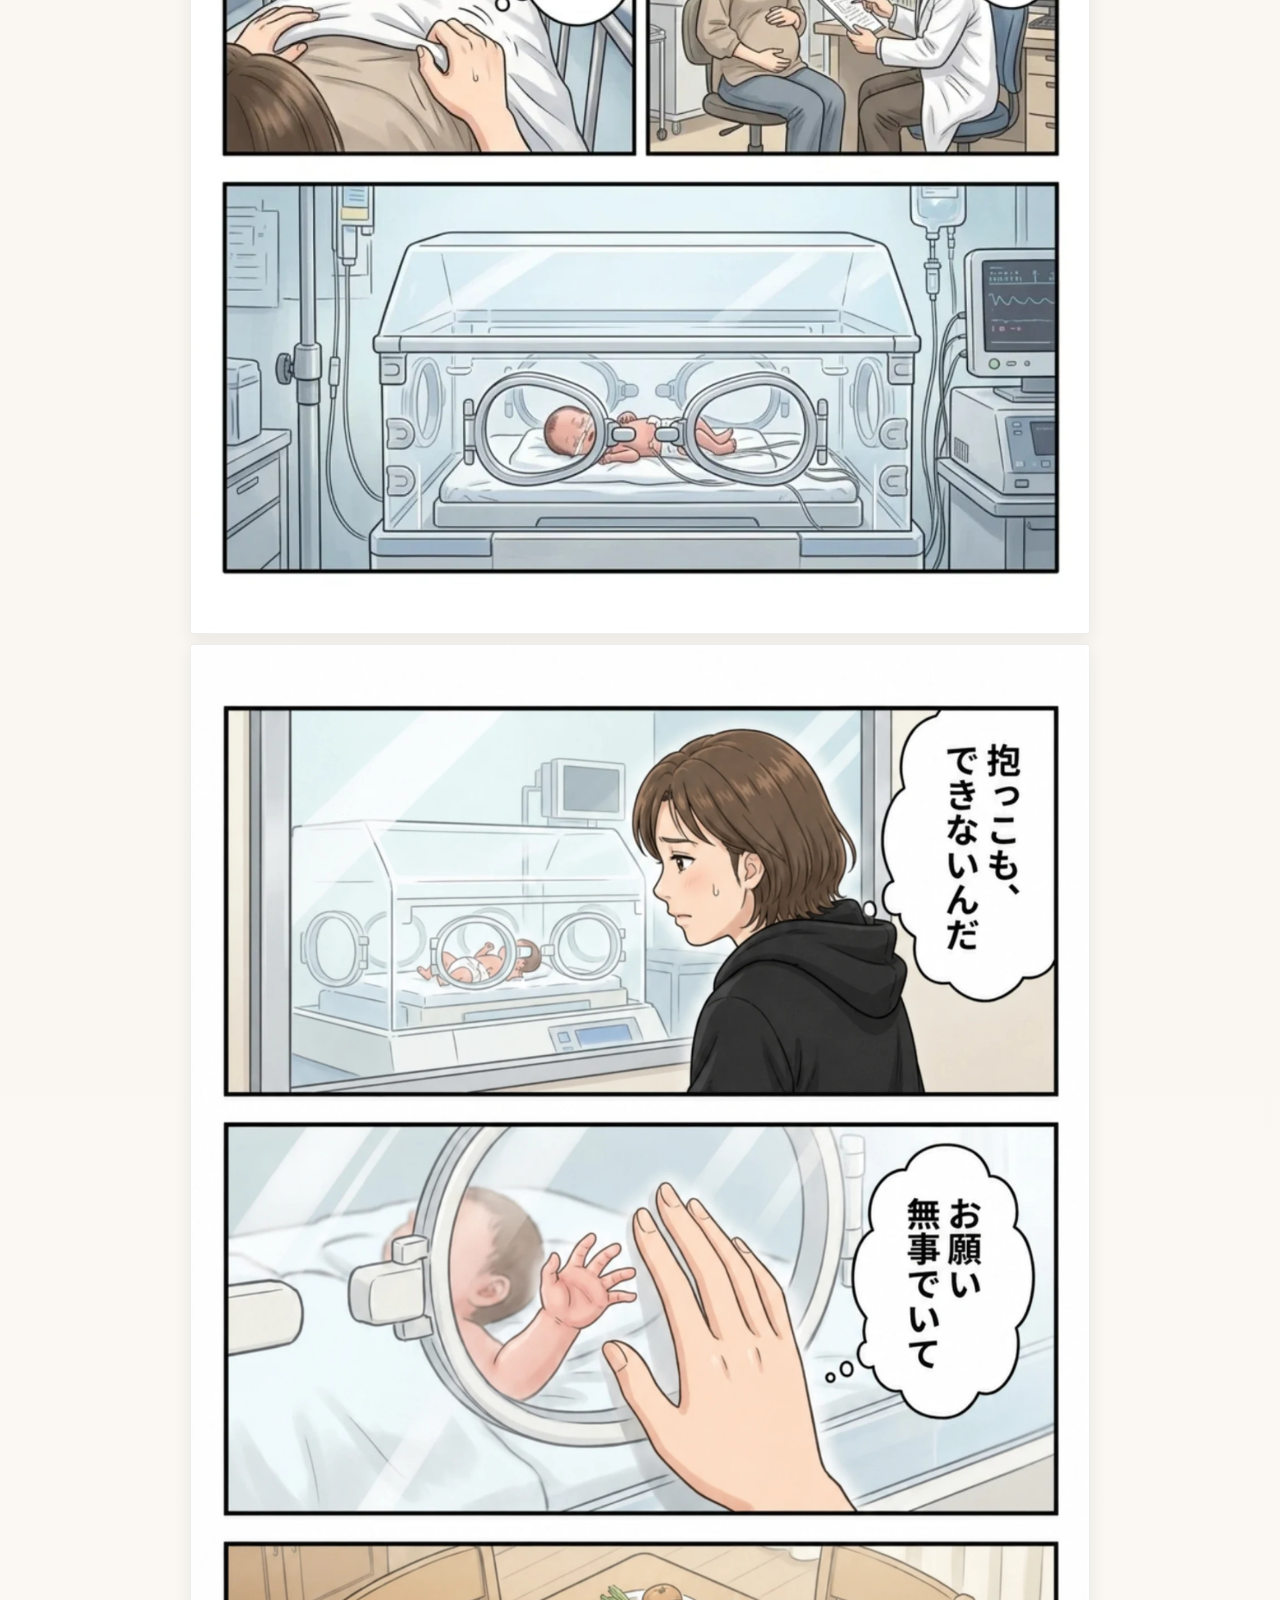
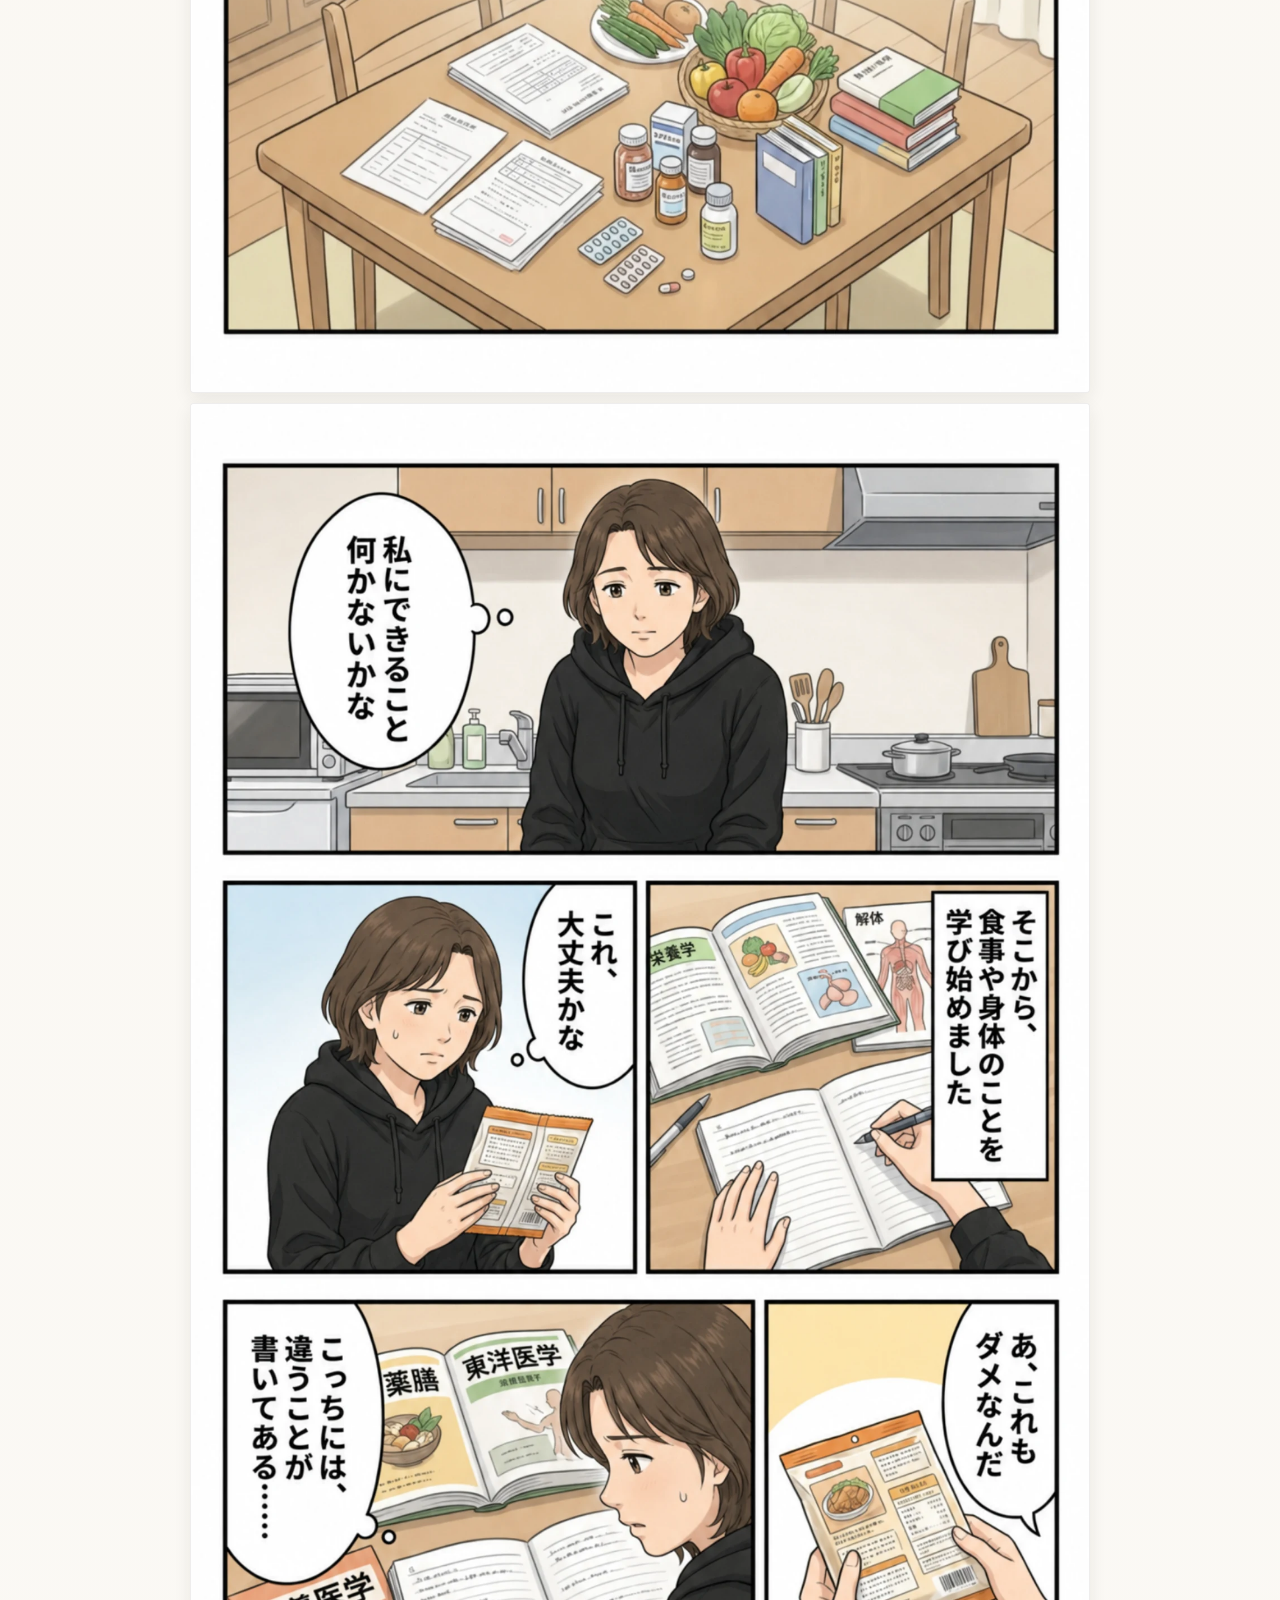
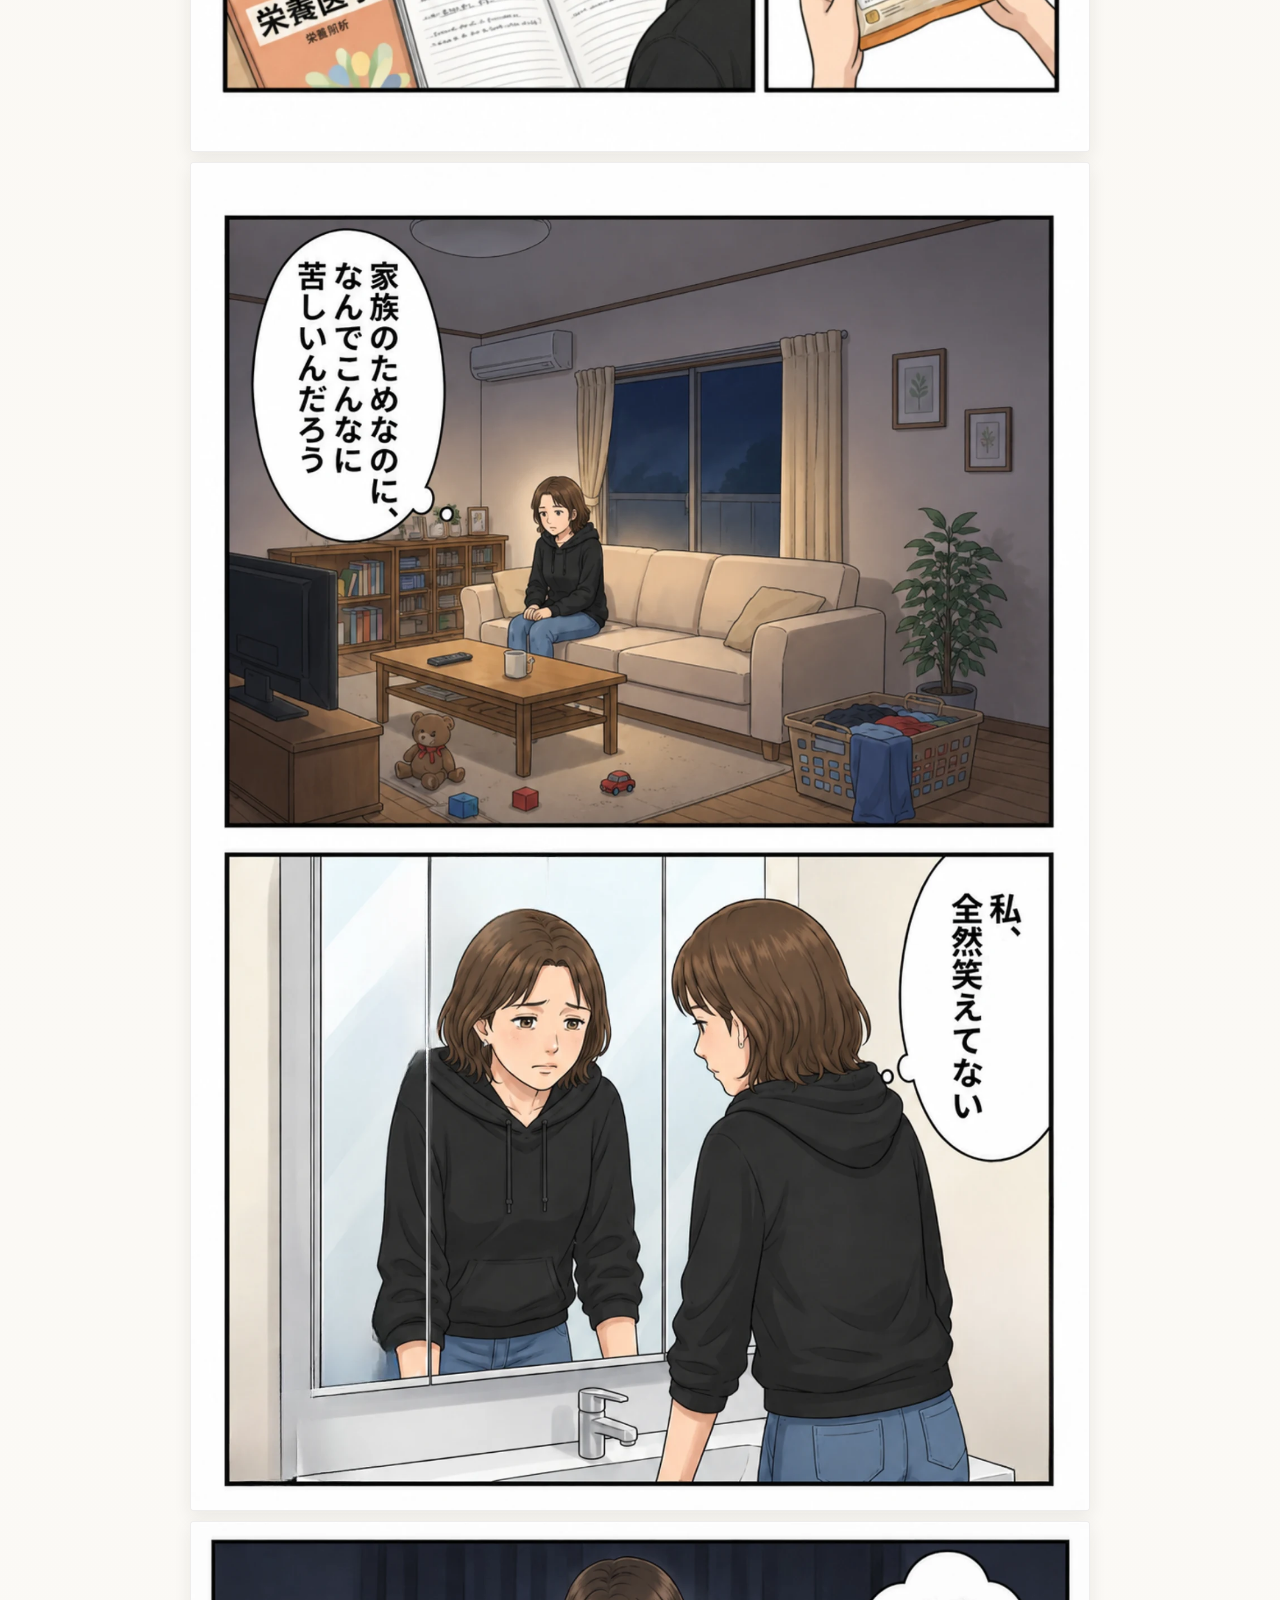
==== commit 2b076283: "Update again CTA dates and page 2" ====
--- a/again/index.html
+++ b/again/index.html
@@ -21,8 +21,8 @@
 
     <section class="cta-band" aria-label="特別価格と開催日程の案内">
       <p class="cta-kicker">4日程から選べるオンラインセミナー</p>
-      <p class="cta-schedule-summary">開催日：○/○・○/○・○/○・○/○</p>
-      <p class="cta-helper">※正式な日時は確定後に差し替えます。フォーム内で参加日を選べます。</p>
+      <p class="cta-schedule-summary">開催日：7/15(水)・7/17(金)・7/20(月・祝)・7/23(木)</p>
+      <p class="cta-helper">※フォーム内で参加日を選べます。</p>
       <div class="cta-mini-offer" aria-label="特別関係者割引価格">
         <p class="cta-deadline">6月26日(金)23:59まで</p>
         <p class="cta-price-line">
@@ -32,8 +32,8 @@
         </p>
         <p class="cta-price-note">特別関係者割引</p>
       </div>
-      <a class="cta-button" href="#final-cta">日程を選んで申し込む</a>
-      <p class="cta-form-note">フォームURLが確定したら、このボタンに設定します。</p>
+      <a class="cta-button" href="https://forms.gle/sVYeaseKCCPewdq59" target="_blank" rel="noopener" data-track="cta-click" data-cta-position="top">日程を選んで申し込む</a>
+      <p class="cta-form-note">フォーム内で参加日を選択してください。</p>
     </section>
 
     <section id="manga" class="manga-reader" aria-label="漫画本編">
@@ -75,21 +75,41 @@
       <div class="closing-schedule" aria-label="開催日程">
         <p class="closing-schedule-title">開催日程</p>
         <ul>
-          <li>○月○日（○）○○:○○〜○○:○○</li>
-          <li>○月○日（○）○○:○○〜○○:○○</li>
-          <li>○月○日（○）○○:○○〜○○:○○</li>
-          <li>○月○日（○）○○:○○〜○○:○○</li>
+          <li>7月15日(水)20時00分～22時00分</li>
+          <li>7月17日(金)14時00分～16時00分</li>
+          <li>7月20日(月・祝)20時00分～22時00分</li>
+          <li>7月23日(木)10時00分～12時00分</li>
         </ul>
-        <p class="closing-schedule-note">※正式な日時は確定後に差し替えます。フォーム内で参加日を選べます。</p>
+        <p class="closing-schedule-note">※フォーム内で参加日を選べます。</p>
       </div>
       <p class="closing-title">
         <span class="closing-regular-price">通常価格 4,000円</span>
         <span class="price-arrow" aria-hidden="true">→</span>
         <span>特別価格 1,000円</span>
       </p>
-      <a class="cta-button" href="#" aria-disabled="true">日程を選んで申し込む</a>
-      <p class="closing-text">フォームURLが確定したら、このボタンに設定します。</p>
+      <a class="cta-button" href="https://forms.gle/v7WgNsRoRgQMCJrC7" target="_blank" rel="noopener" data-track="cta-click" data-cta-position="bottom">日程を選んで申し込む</a>
+      <p class="closing-text">フォーム内で参加日を選択してください。</p>
     </section>
   </main>
+  <script>
+    document.querySelectorAll('[data-track="cta-click"]').forEach((link) => {
+      link.addEventListener('click', () => {
+        const position = link.dataset.ctaPosition || 'unknown';
+        if (window.gtag) {
+          window.gtag('event', 'cta_click', {
+            event_category: 'again_lp',
+            event_label: position
+          });
+        }
+        if (window.dataLayer) {
+          window.dataLayer.push({
+            event: 'cta_click',
+            cta_position: position,
+            page_path: window.location.pathname
+          });
+        }
+      });
+    });
+  </script>
 </body>
 </html>
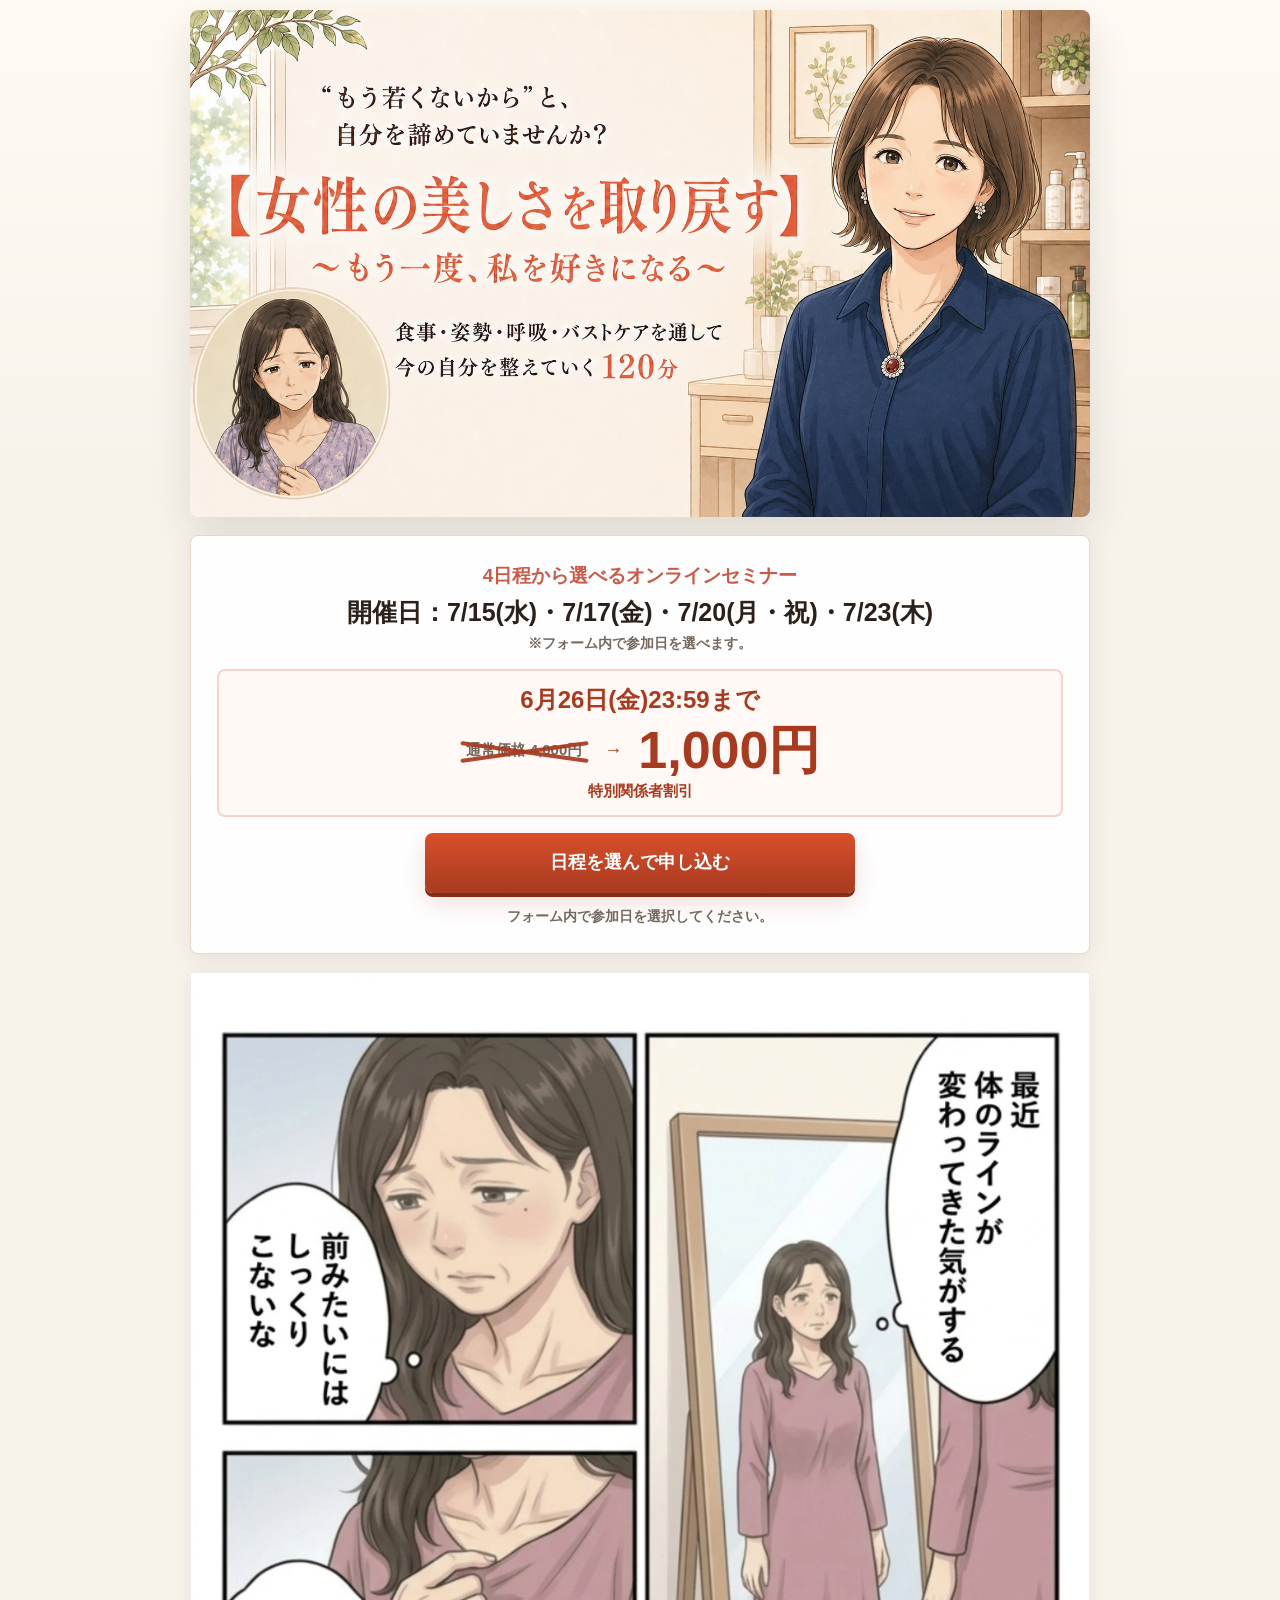
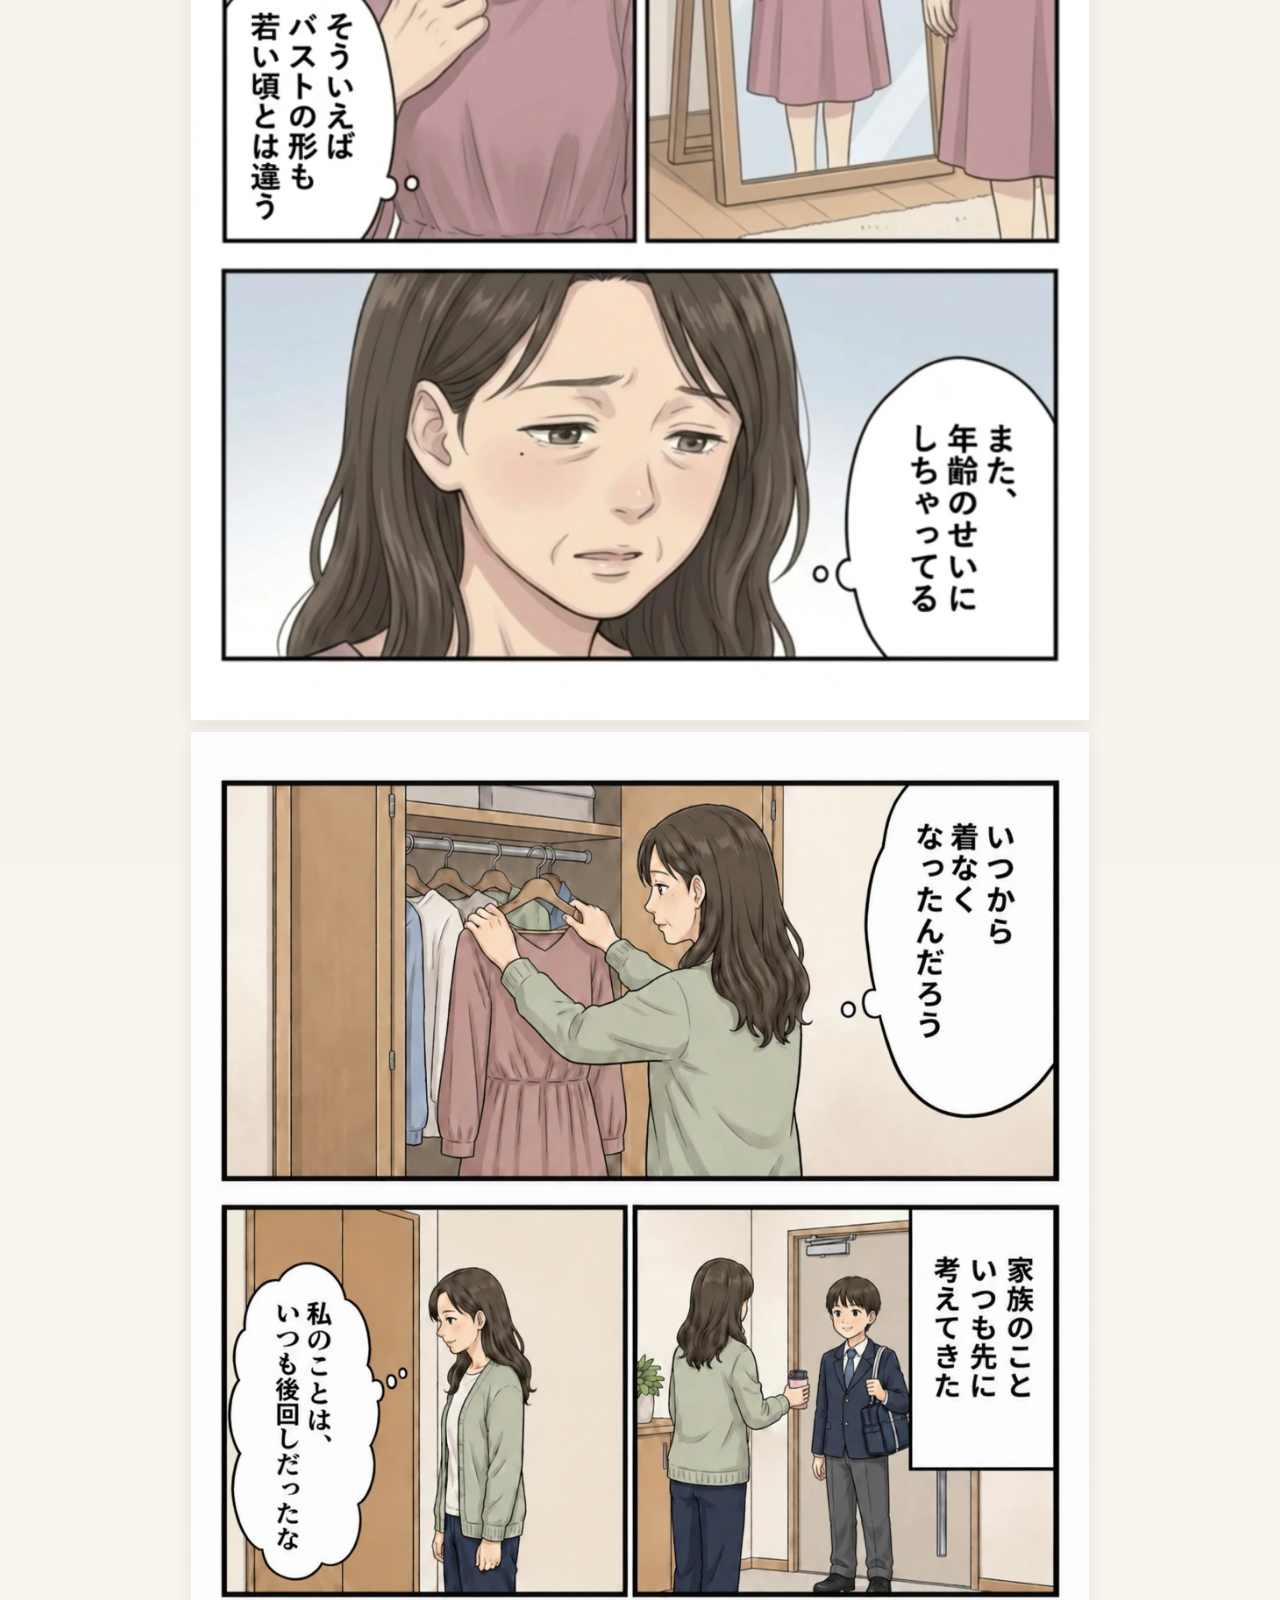
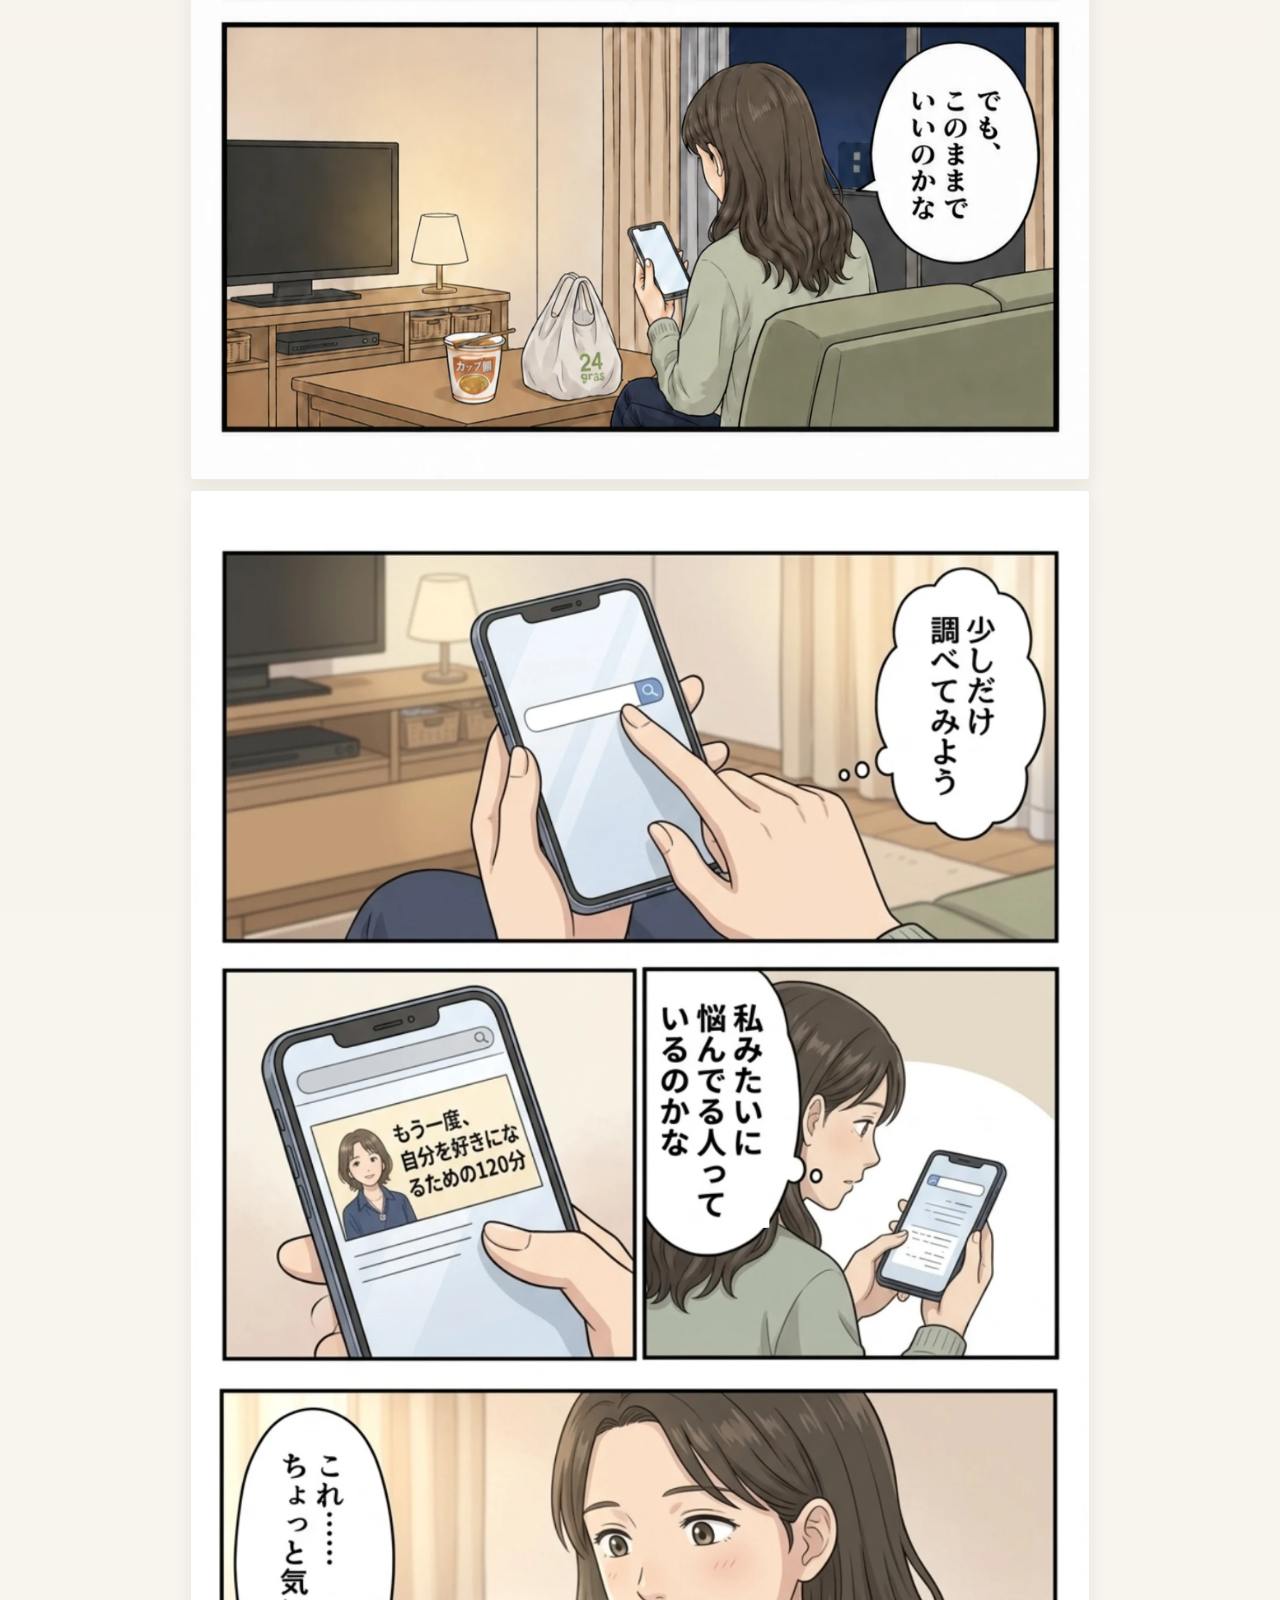
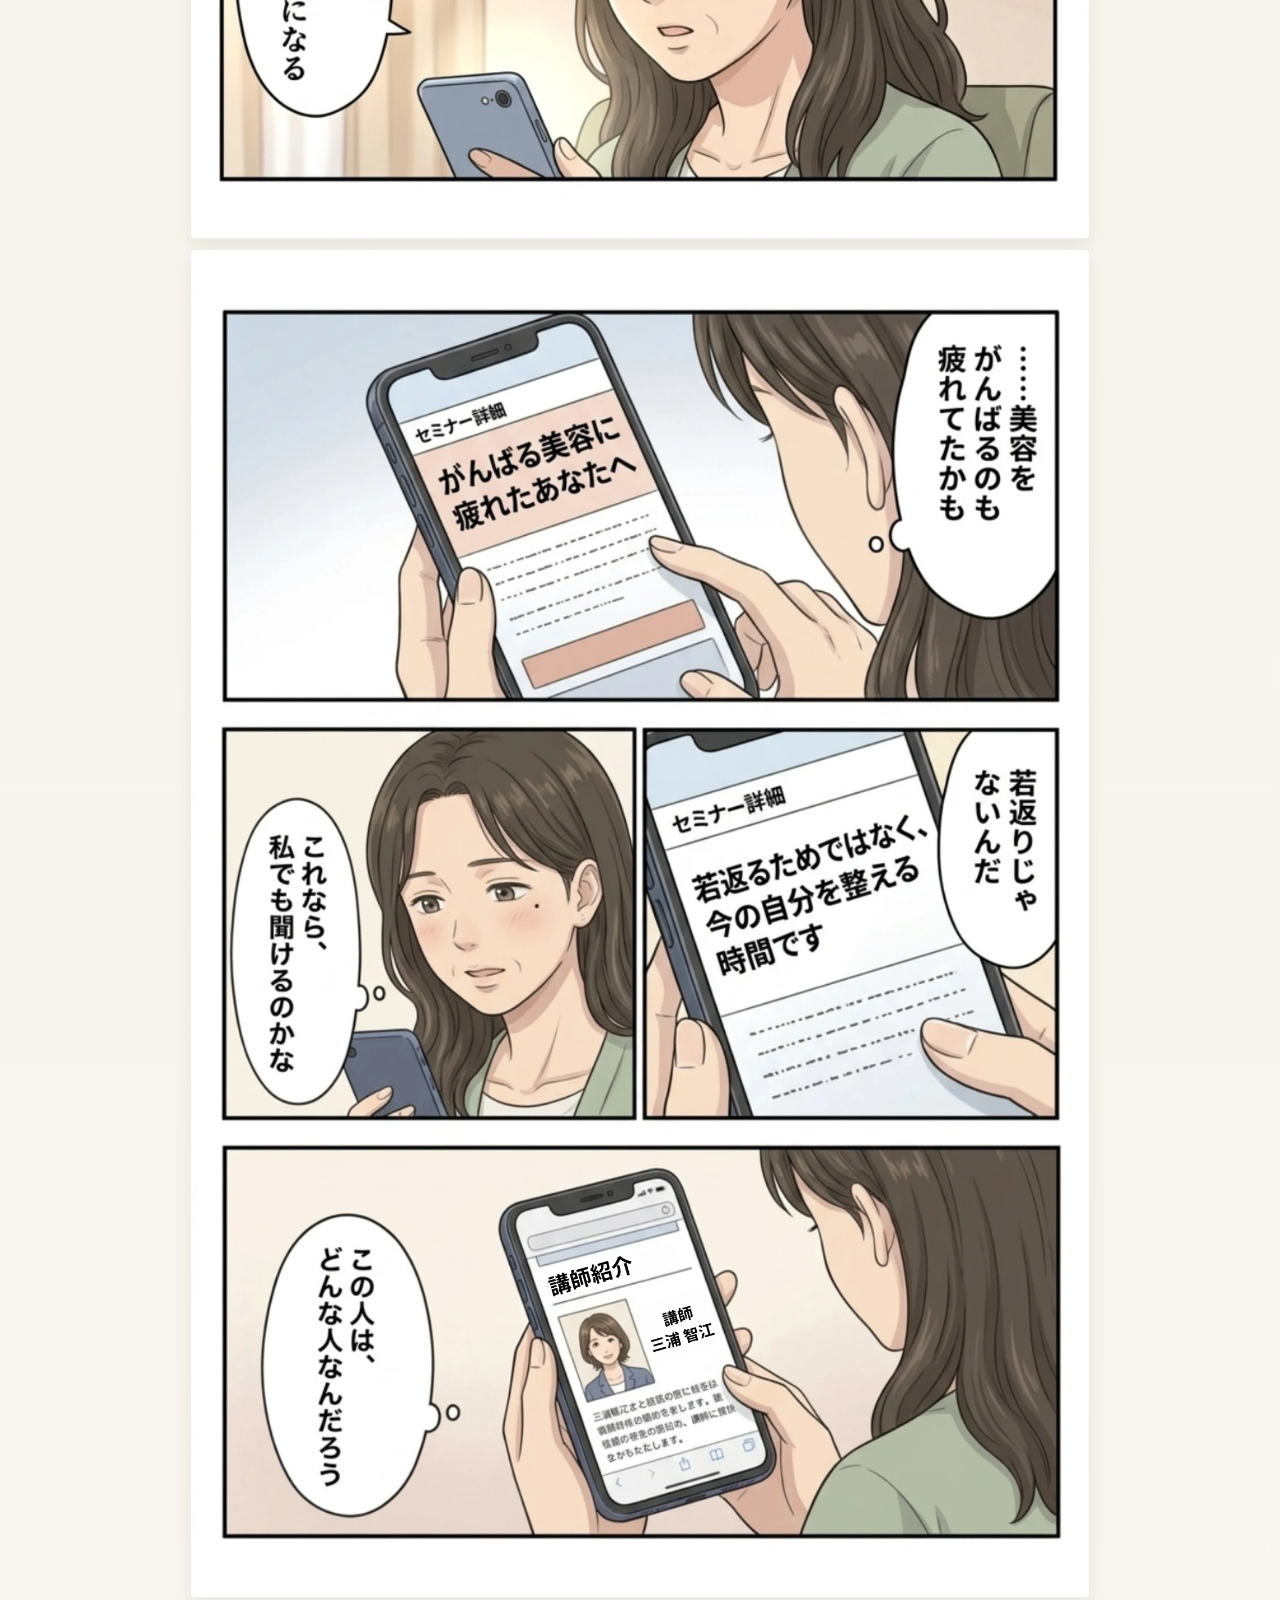
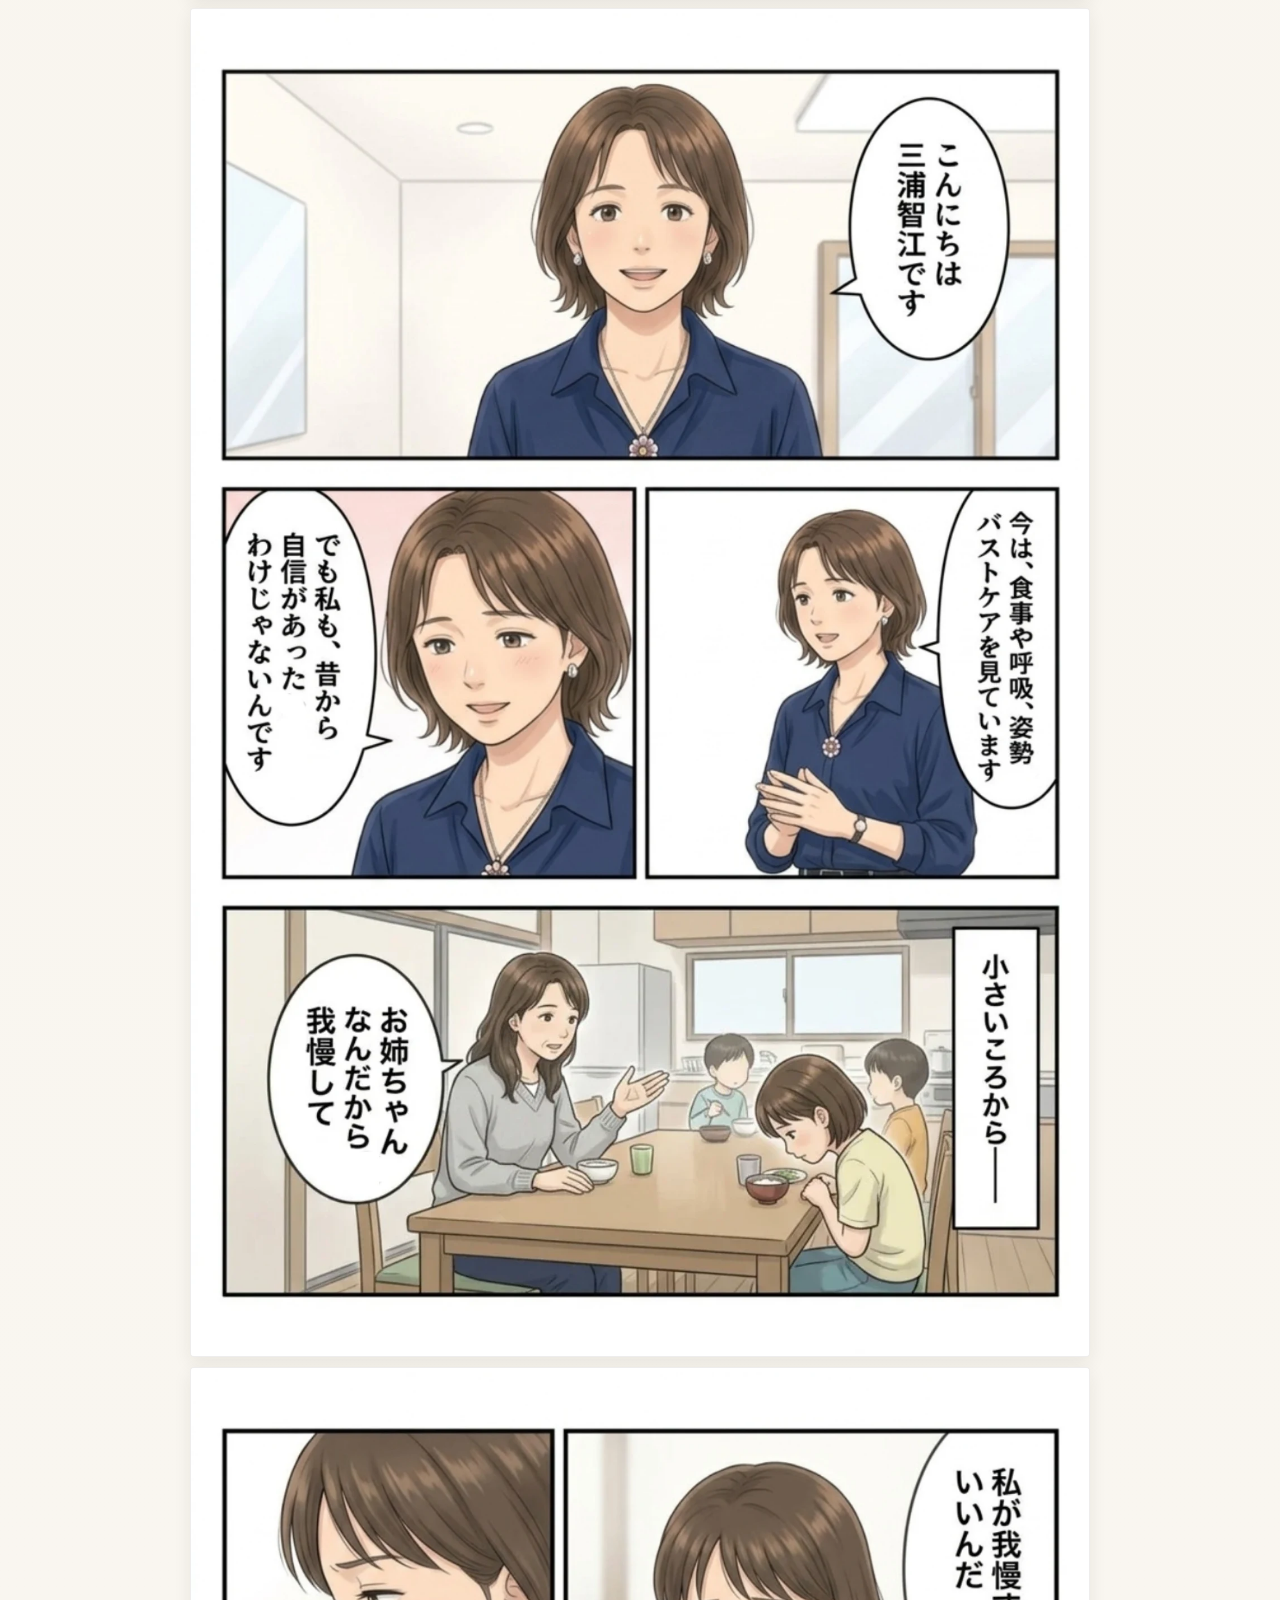
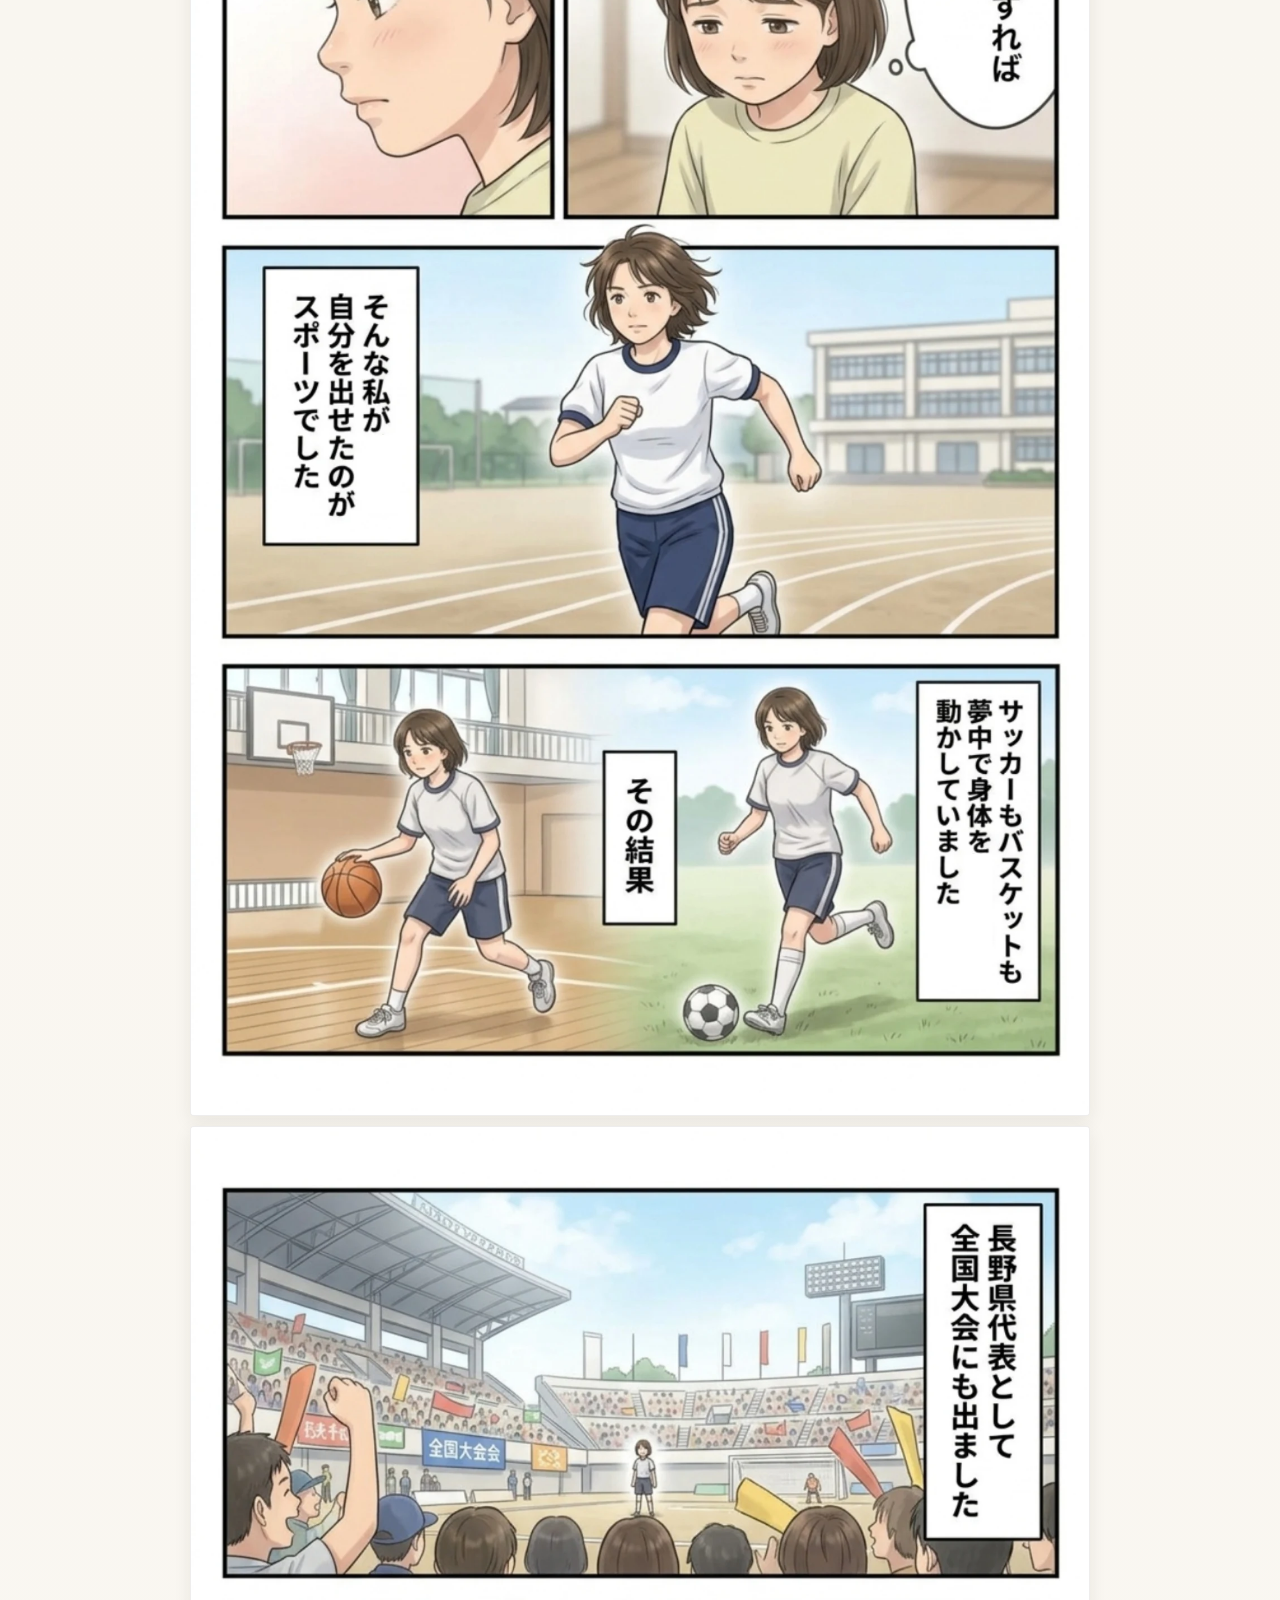
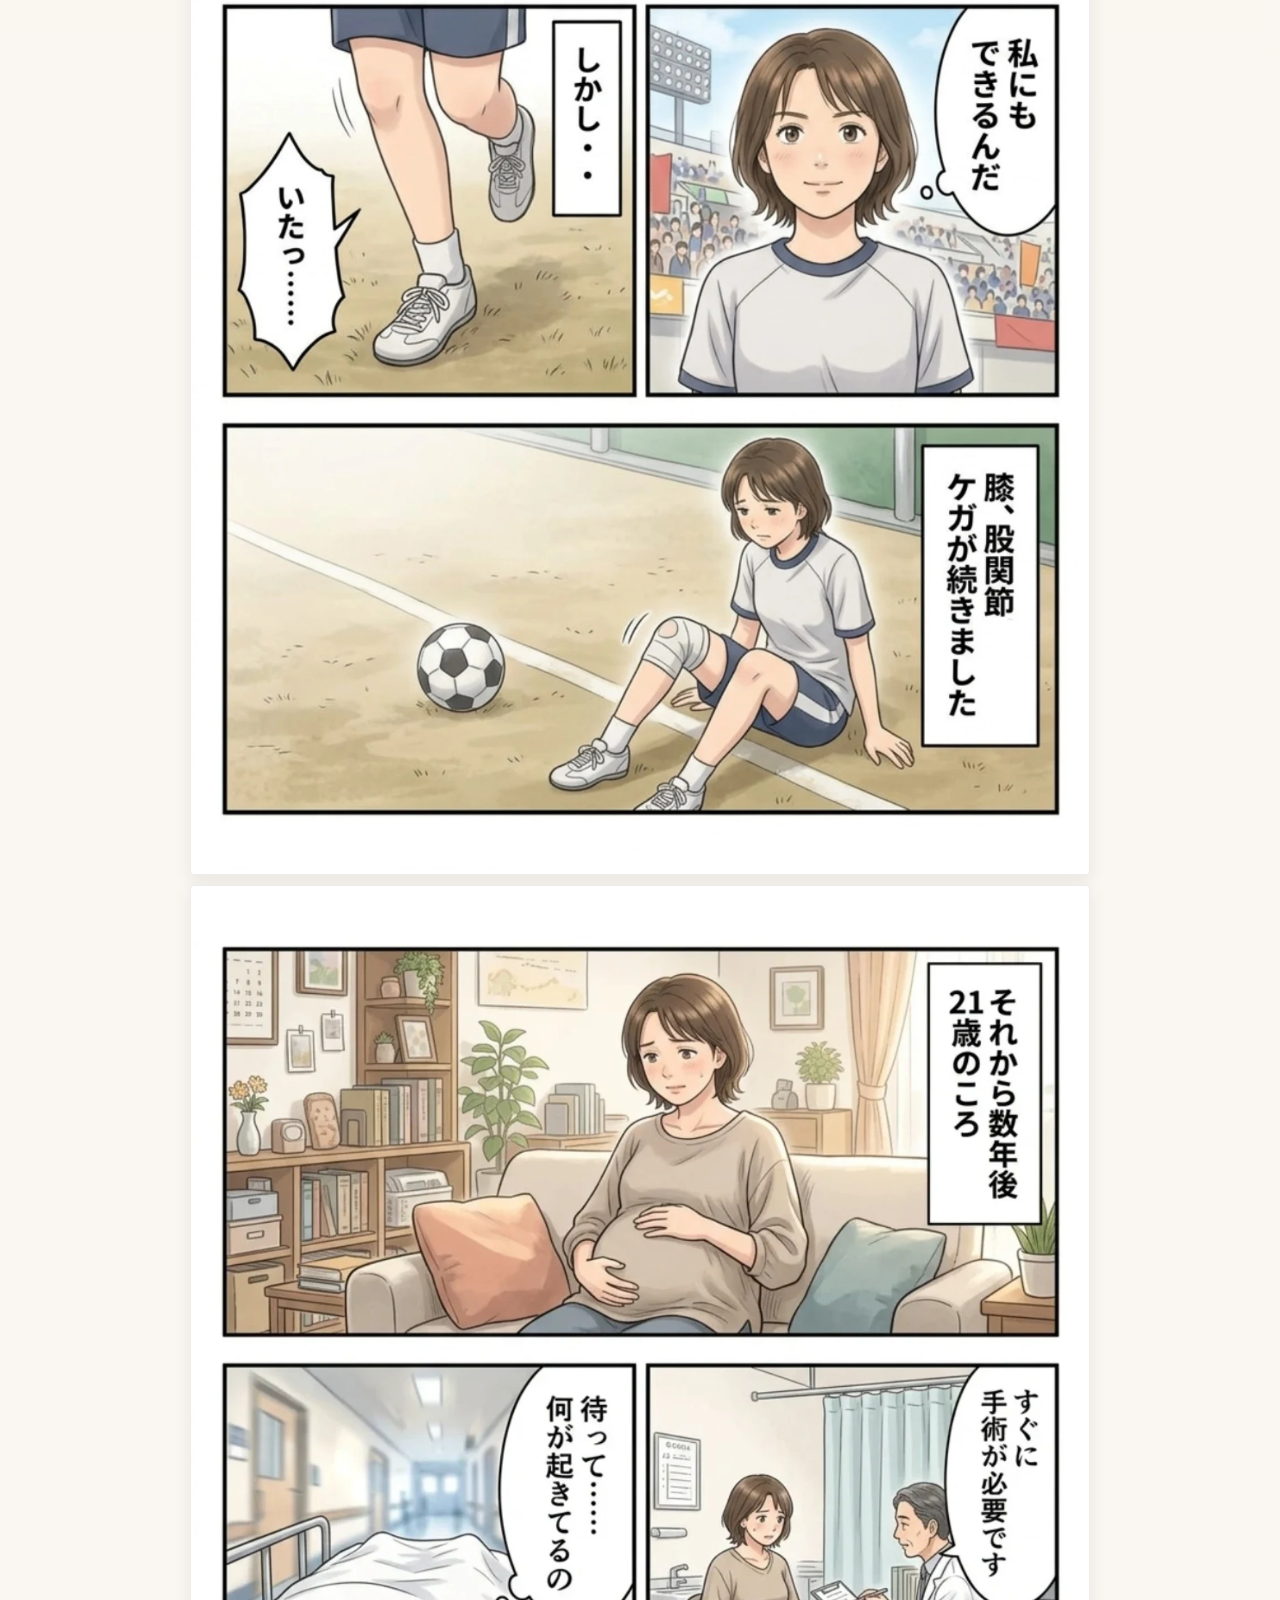
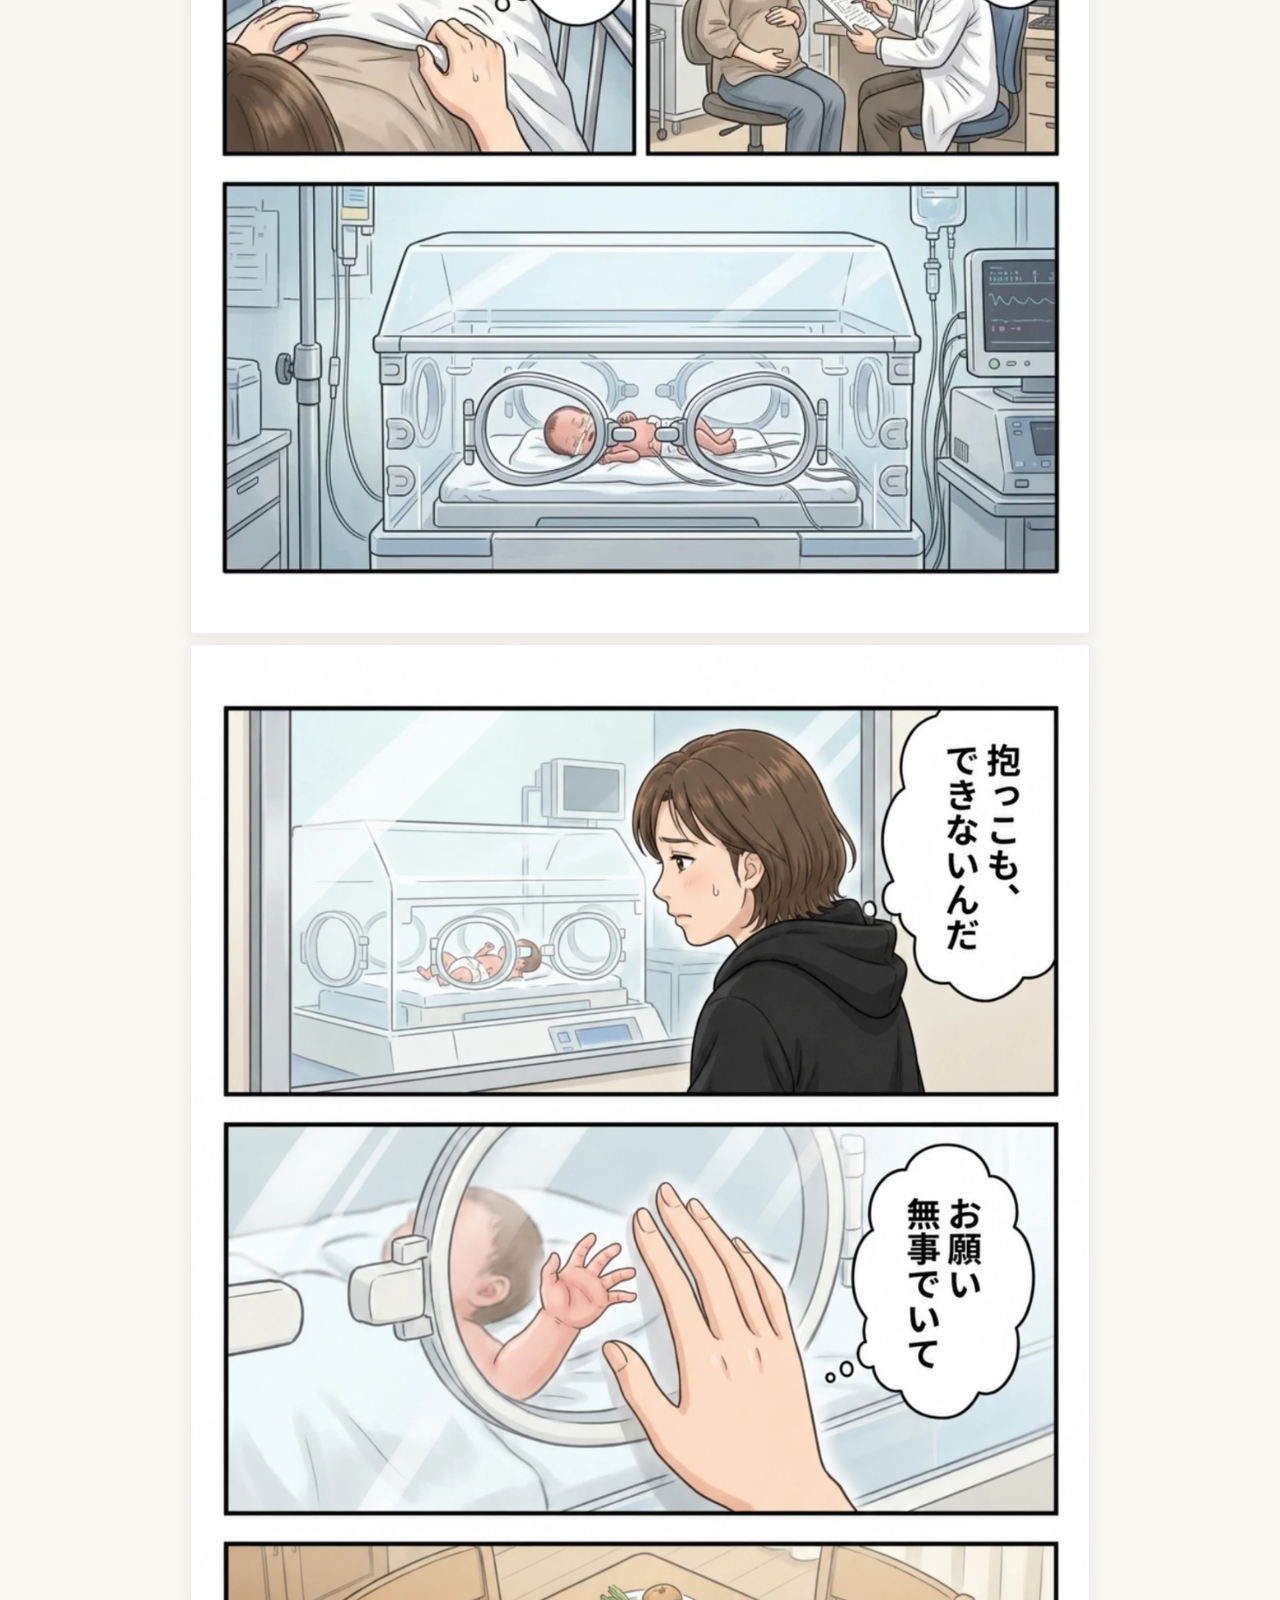
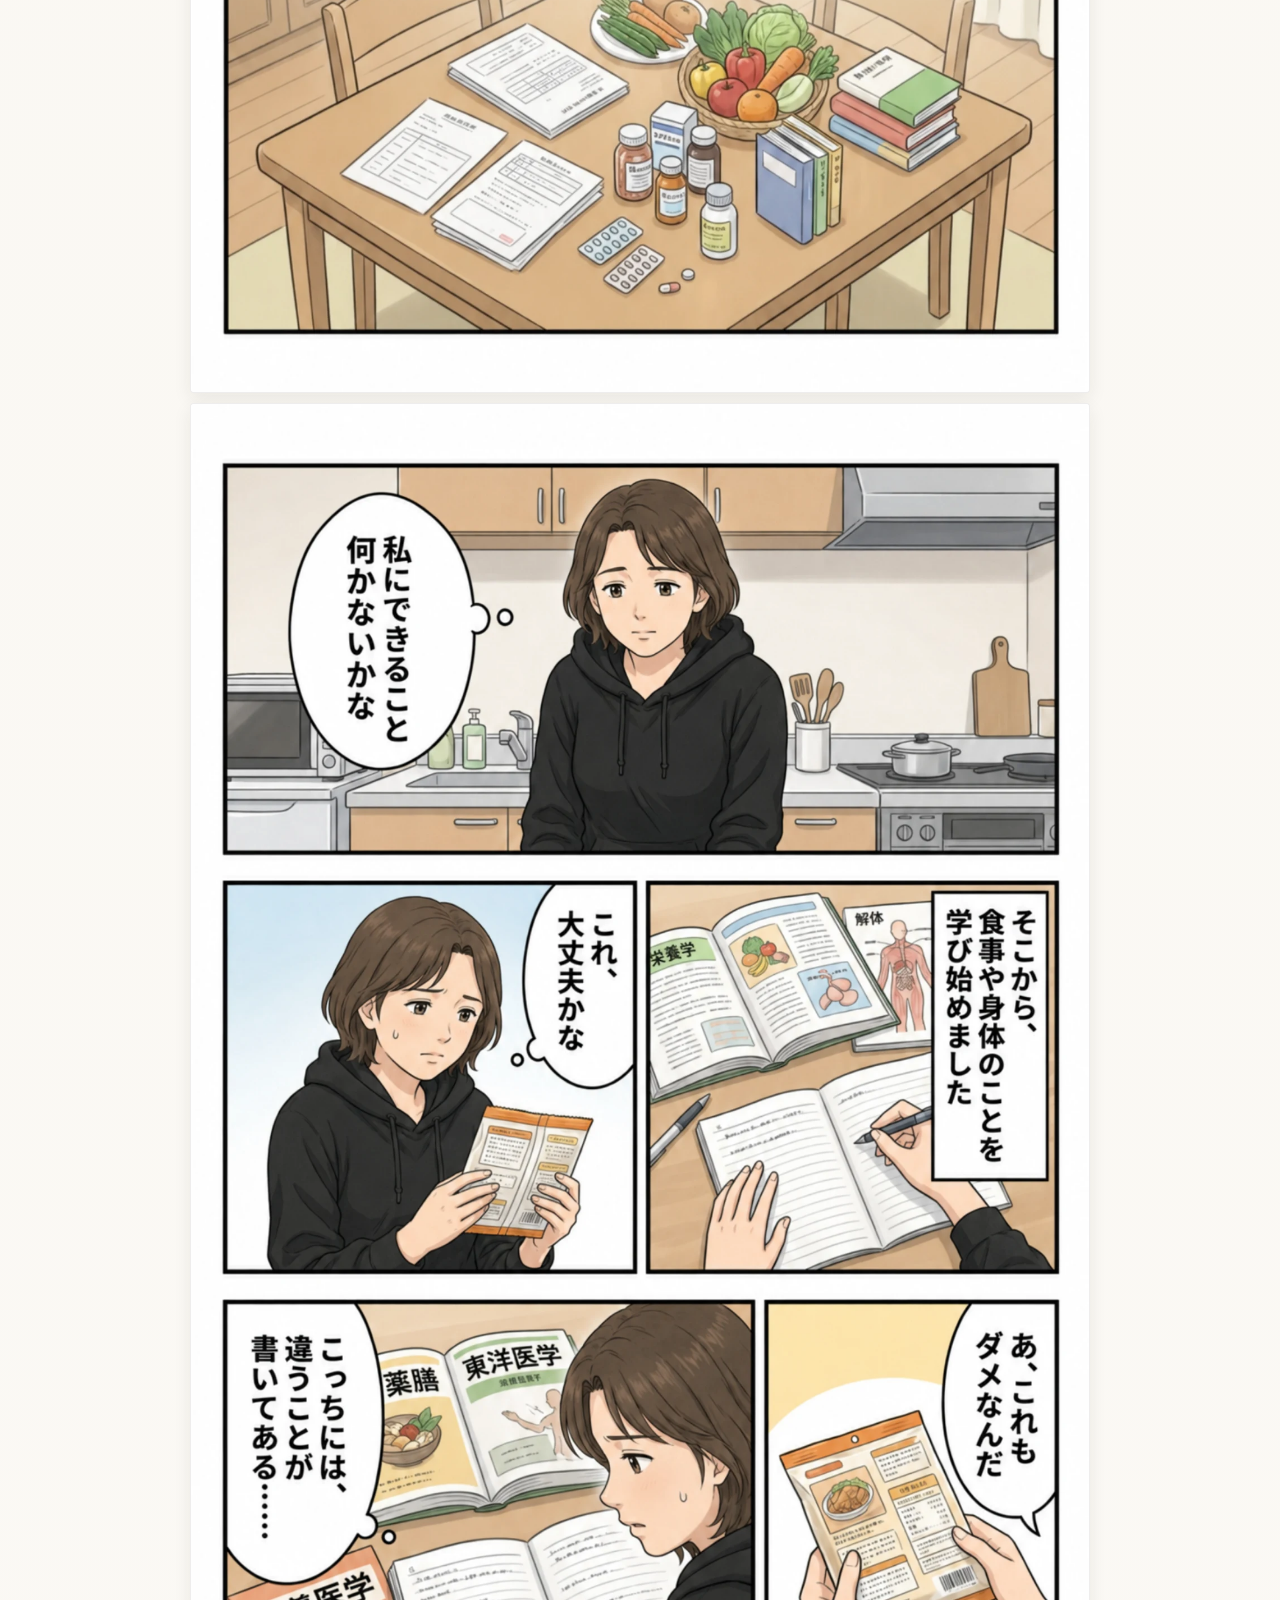
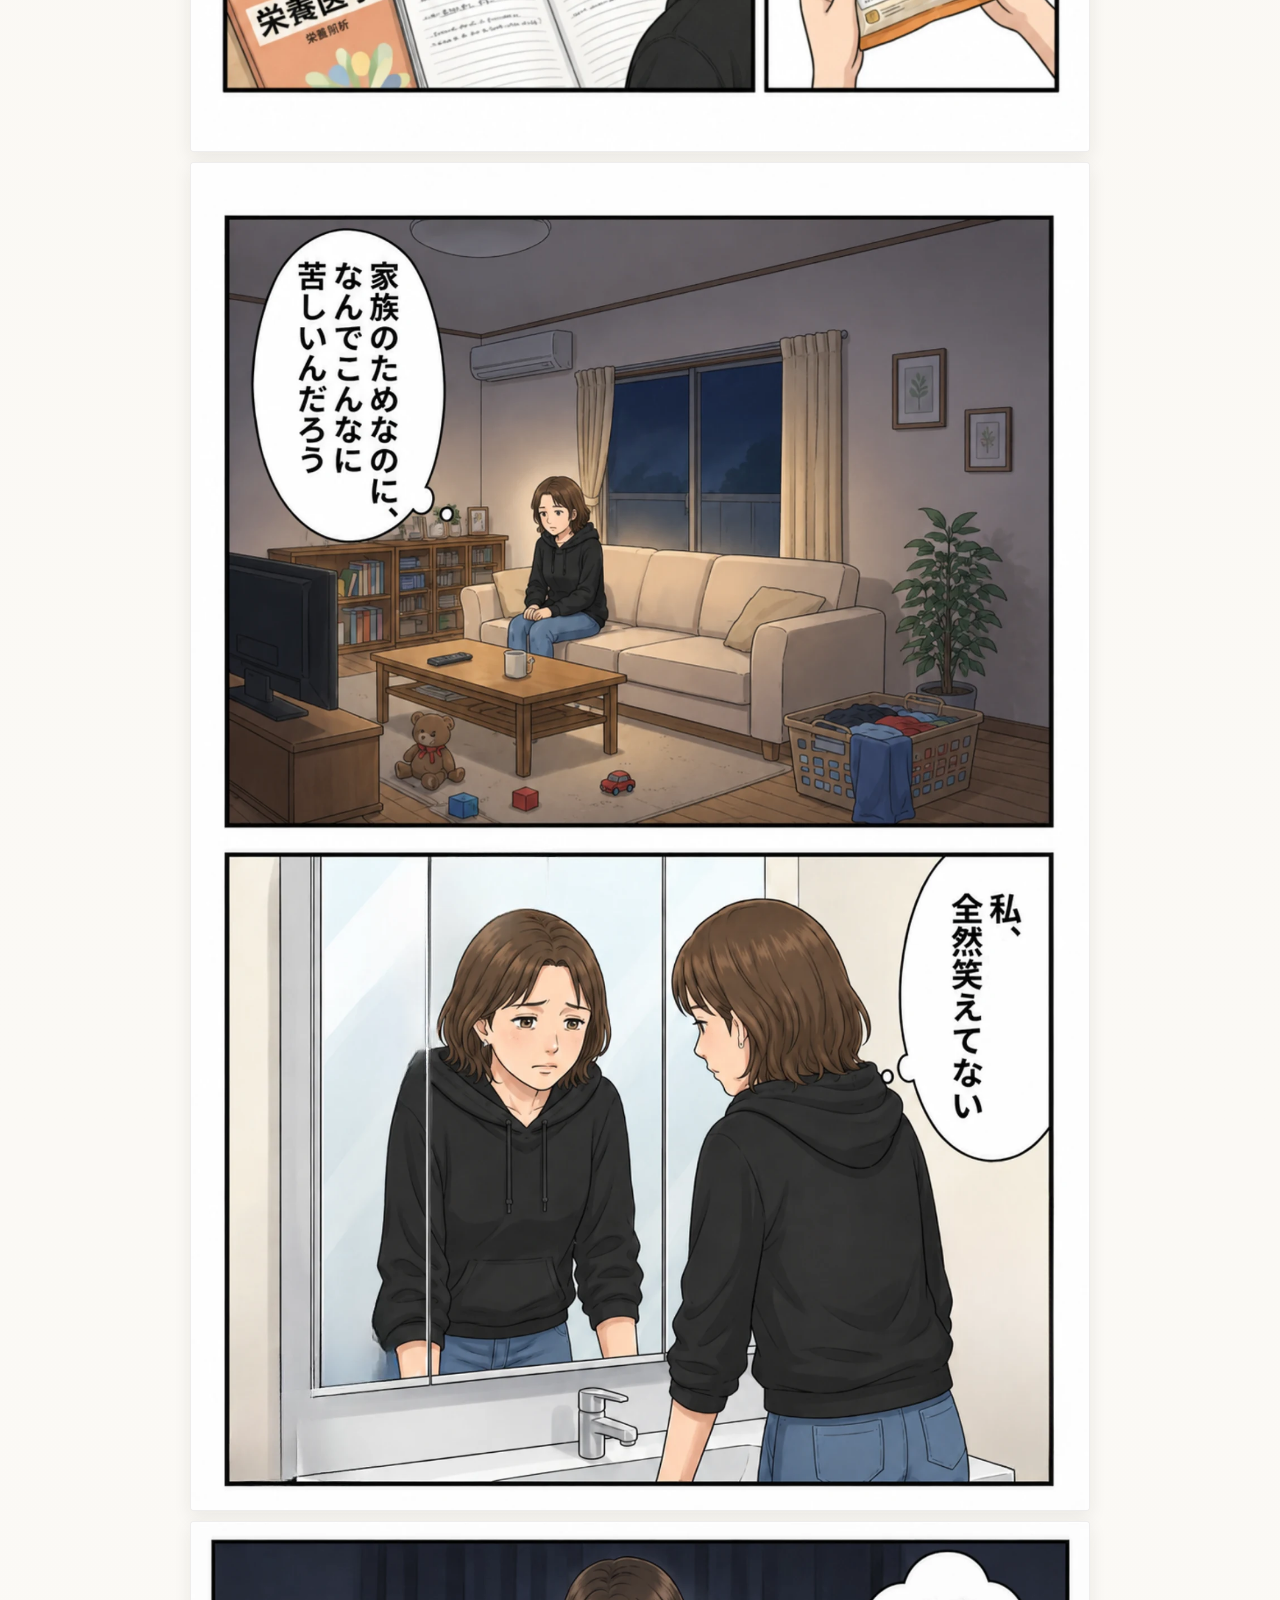
==== commit 4e7870af: "Update post-manga message copy" ====
--- a/again/index.html
+++ b/again/index.html
@@ -32,7 +32,7 @@
         </p>
         <p class="cta-price-note">特別関係者割引</p>
       </div>
-      <a class="cta-button" href="https://forms.gle/sVYeaseKCCPewdq59" target="_blank" rel="noopener" data-track="cta-click" data-cta-position="top">日程を選んで申し込む</a>
+      <a class="cta-button" href="https://vermillion-halva-753769.netlify.app/" target="_blank" rel="noopener" data-track="cta-click" data-cta-position="top">日程を選んで申し込む</a>
       <p class="cta-form-note">フォーム内で参加日を選択してください。</p>
     </section>
 
@@ -61,12 +61,11 @@
     </section>
 
     <section class="message-card" aria-label="セミナー案内メッセージ">
-      <p class="message-eyebrow">漫画を読み終えたあなたへ</p>
-      <p class="message-lead">「もう若くないから」と、自分を終わらせなくていい。</p>
+      <p class="message-lead">「もう若くないから」と、諦めないでください。</p>
       <h2>女性の美しさを取り戻す<br>もう一度、私を好きになる120分</h2>
       <p>食事・姿勢・呼吸・バストケアを通して、今の自分を整えていく時間です。</p>
       <p>好きな服を着る。笑顔で写真に写る。自分の身体をもう一度、大事に見つめる。</p>
-      <p>年齢と戦うのではなく、これからの自分を整えていく一歩として、まずは120分のセミナーでお会いしましょう。</p>
+      <p>年齢と戦うのではなく、これからの自分を整えていく一歩として、<br>まずは120分のセミナーでお会いしましょう。</p>
     </section>
 
     <section id="final-cta" class="closing-card" aria-label="最終案内">
@@ -87,7 +86,7 @@
         <span class="price-arrow" aria-hidden="true">→</span>
         <span>特別価格 1,000円</span>
       </p>
-      <a class="cta-button" href="https://forms.gle/v7WgNsRoRgQMCJrC7" target="_blank" rel="noopener" data-track="cta-click" data-cta-position="bottom">日程を選んで申し込む</a>
+      <a class="cta-button" href="https://vermillion-halva-753769.netlify.app/?s=2" target="_blank" rel="noopener" data-track="cta-click" data-cta-position="bottom">日程を選んで申し込む</a>
       <p class="closing-text">フォーム内で参加日を選択してください。</p>
     </section>
   </main>
